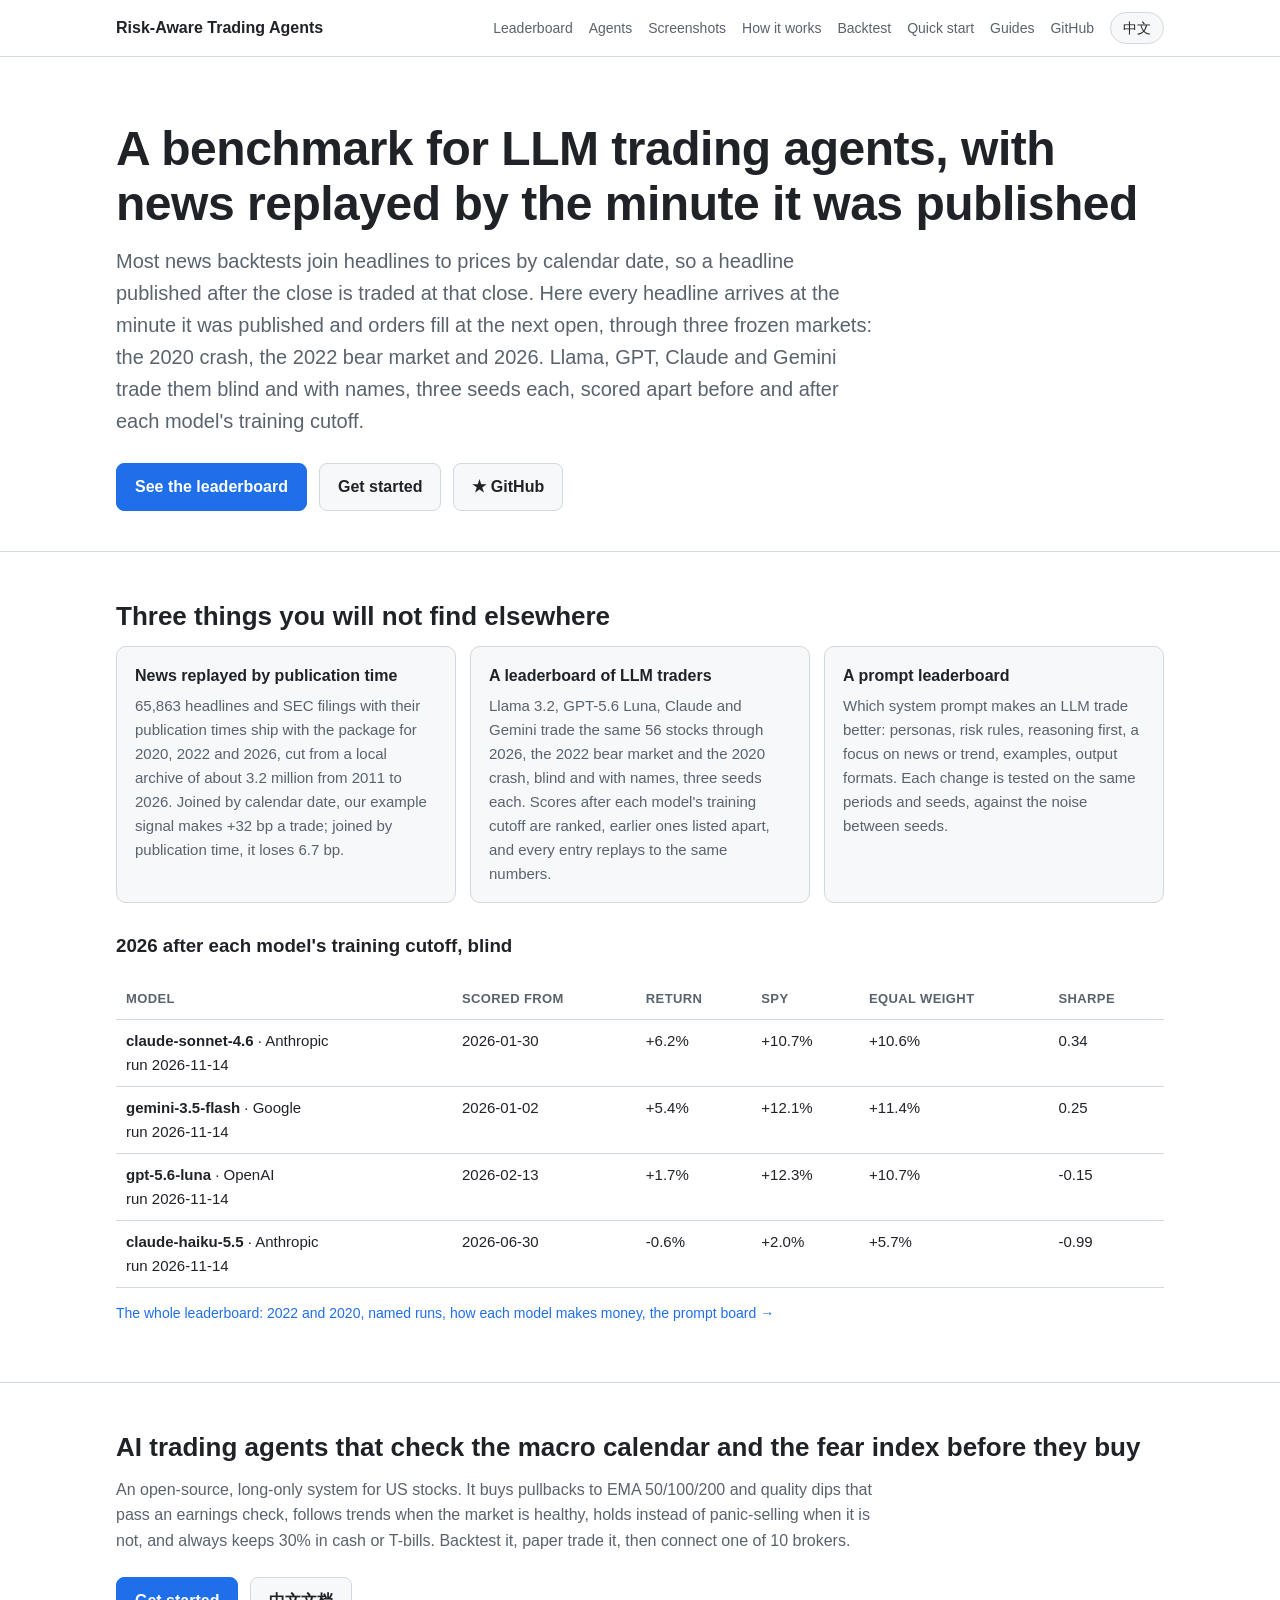
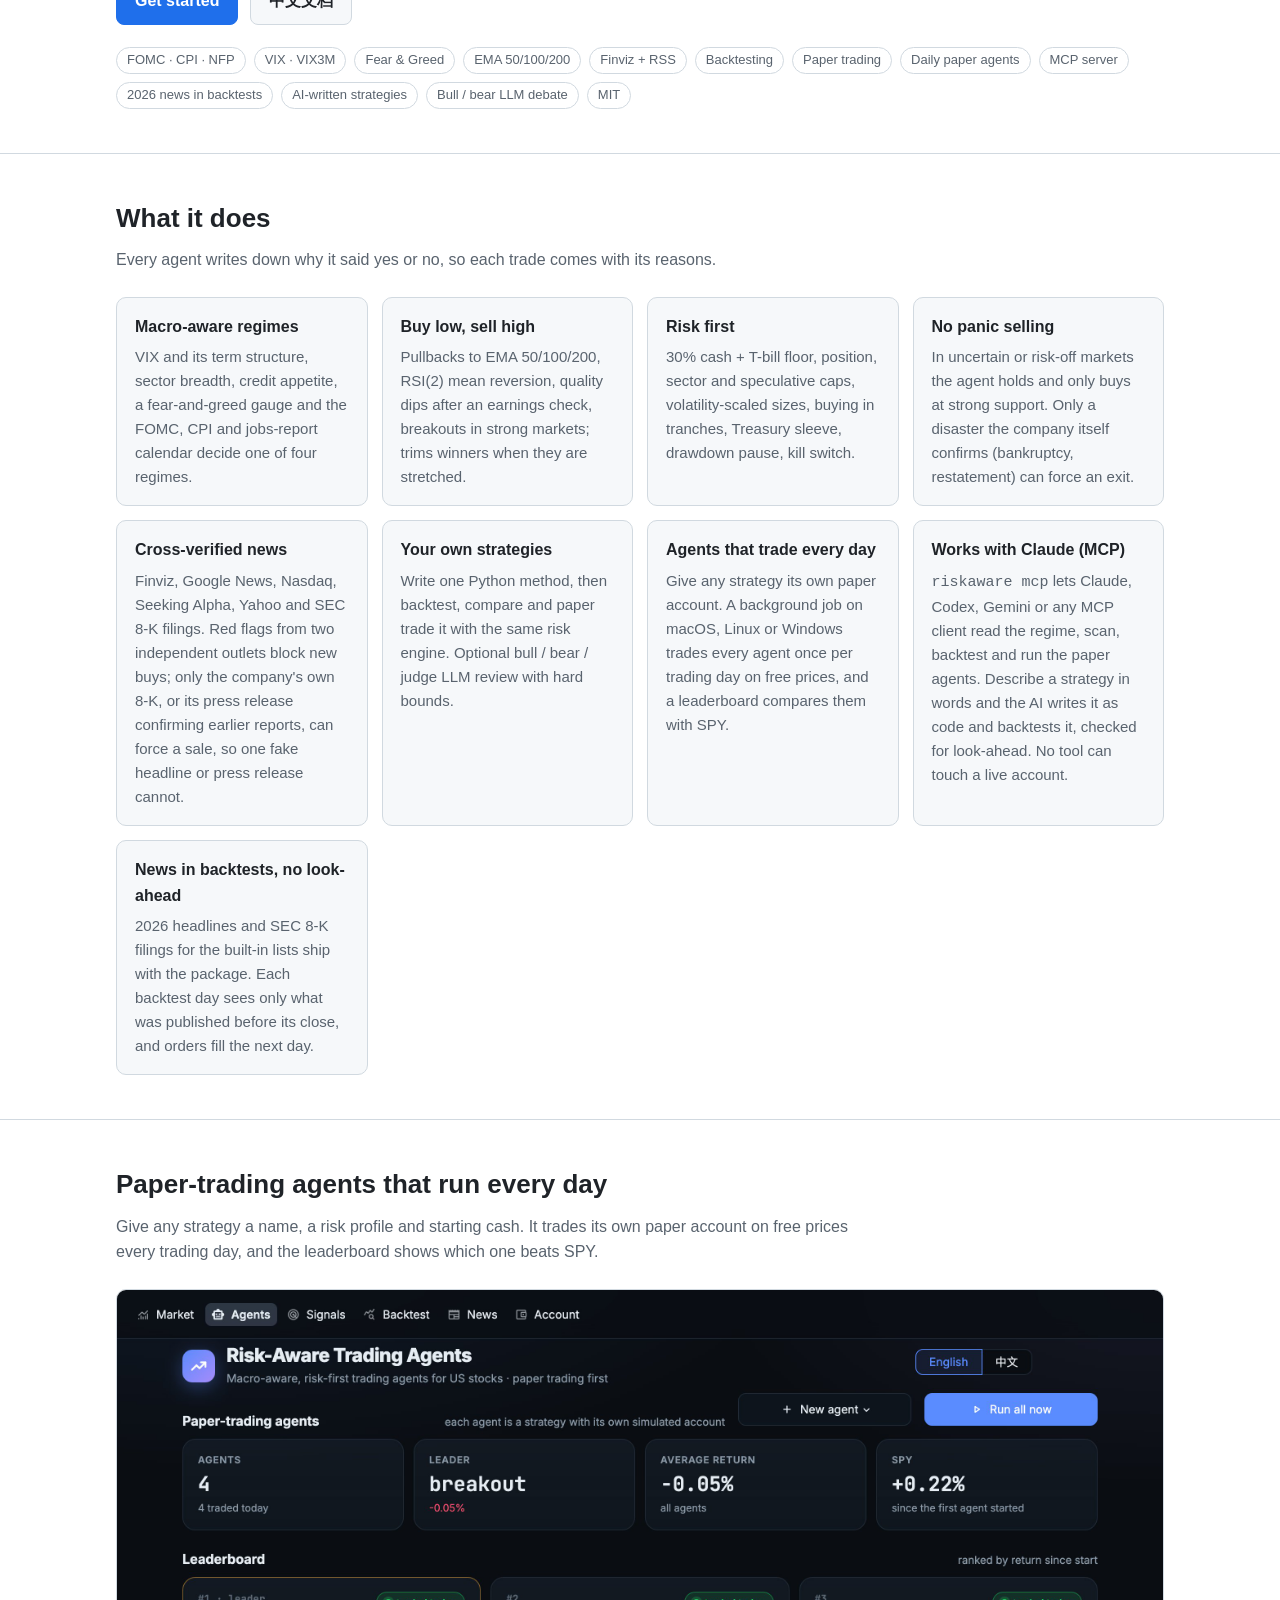
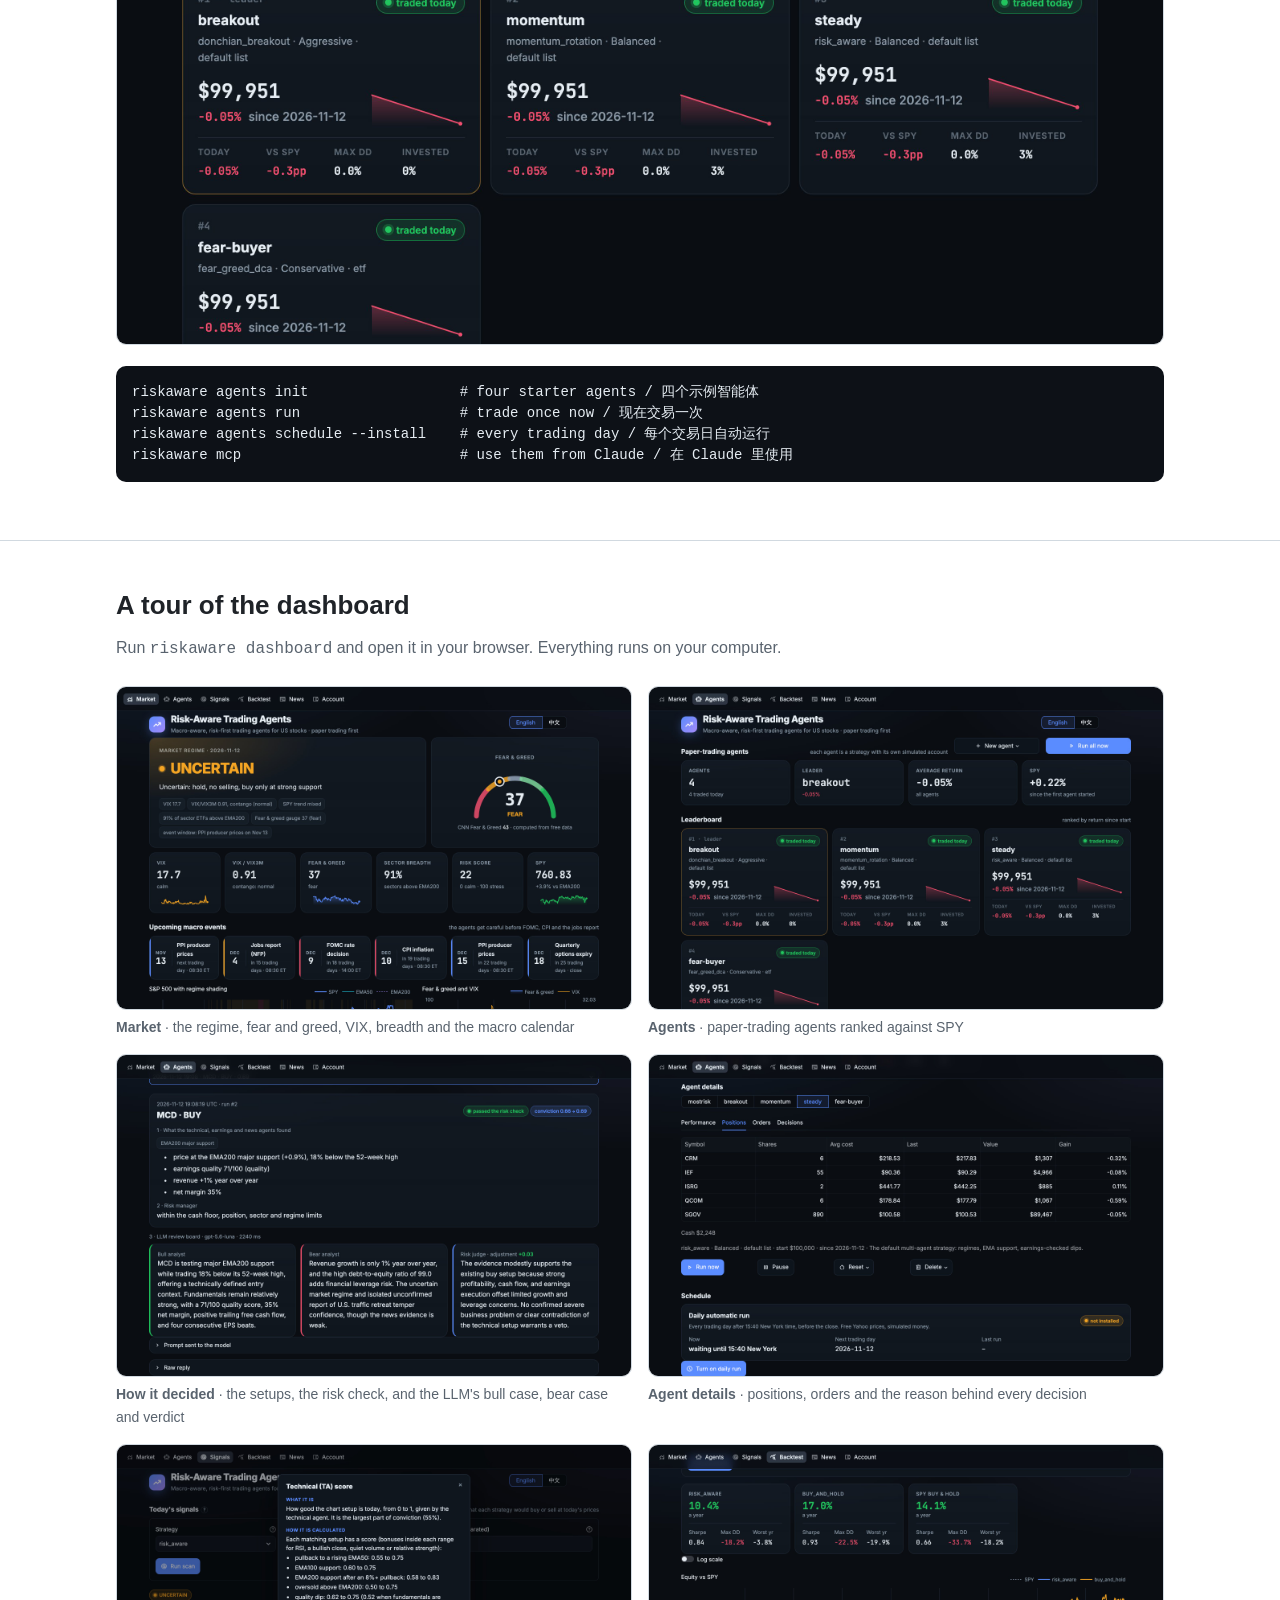
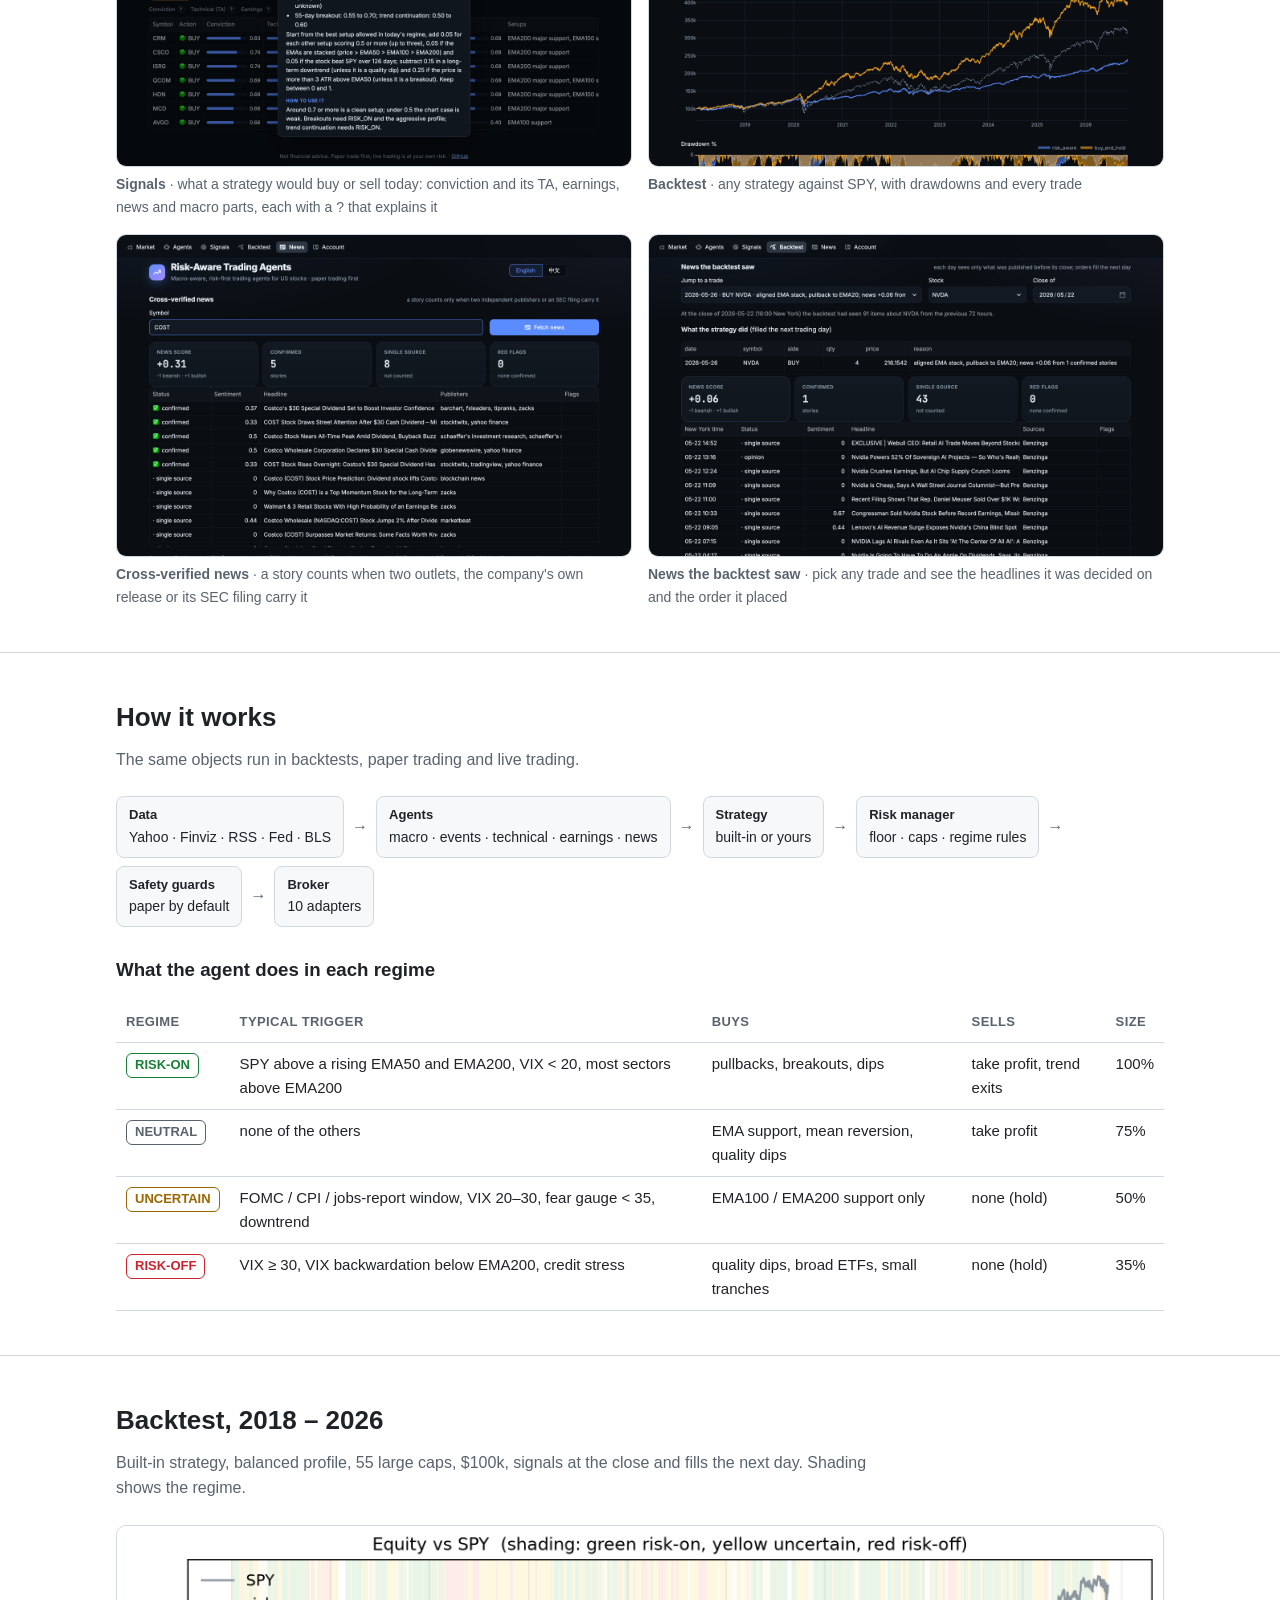
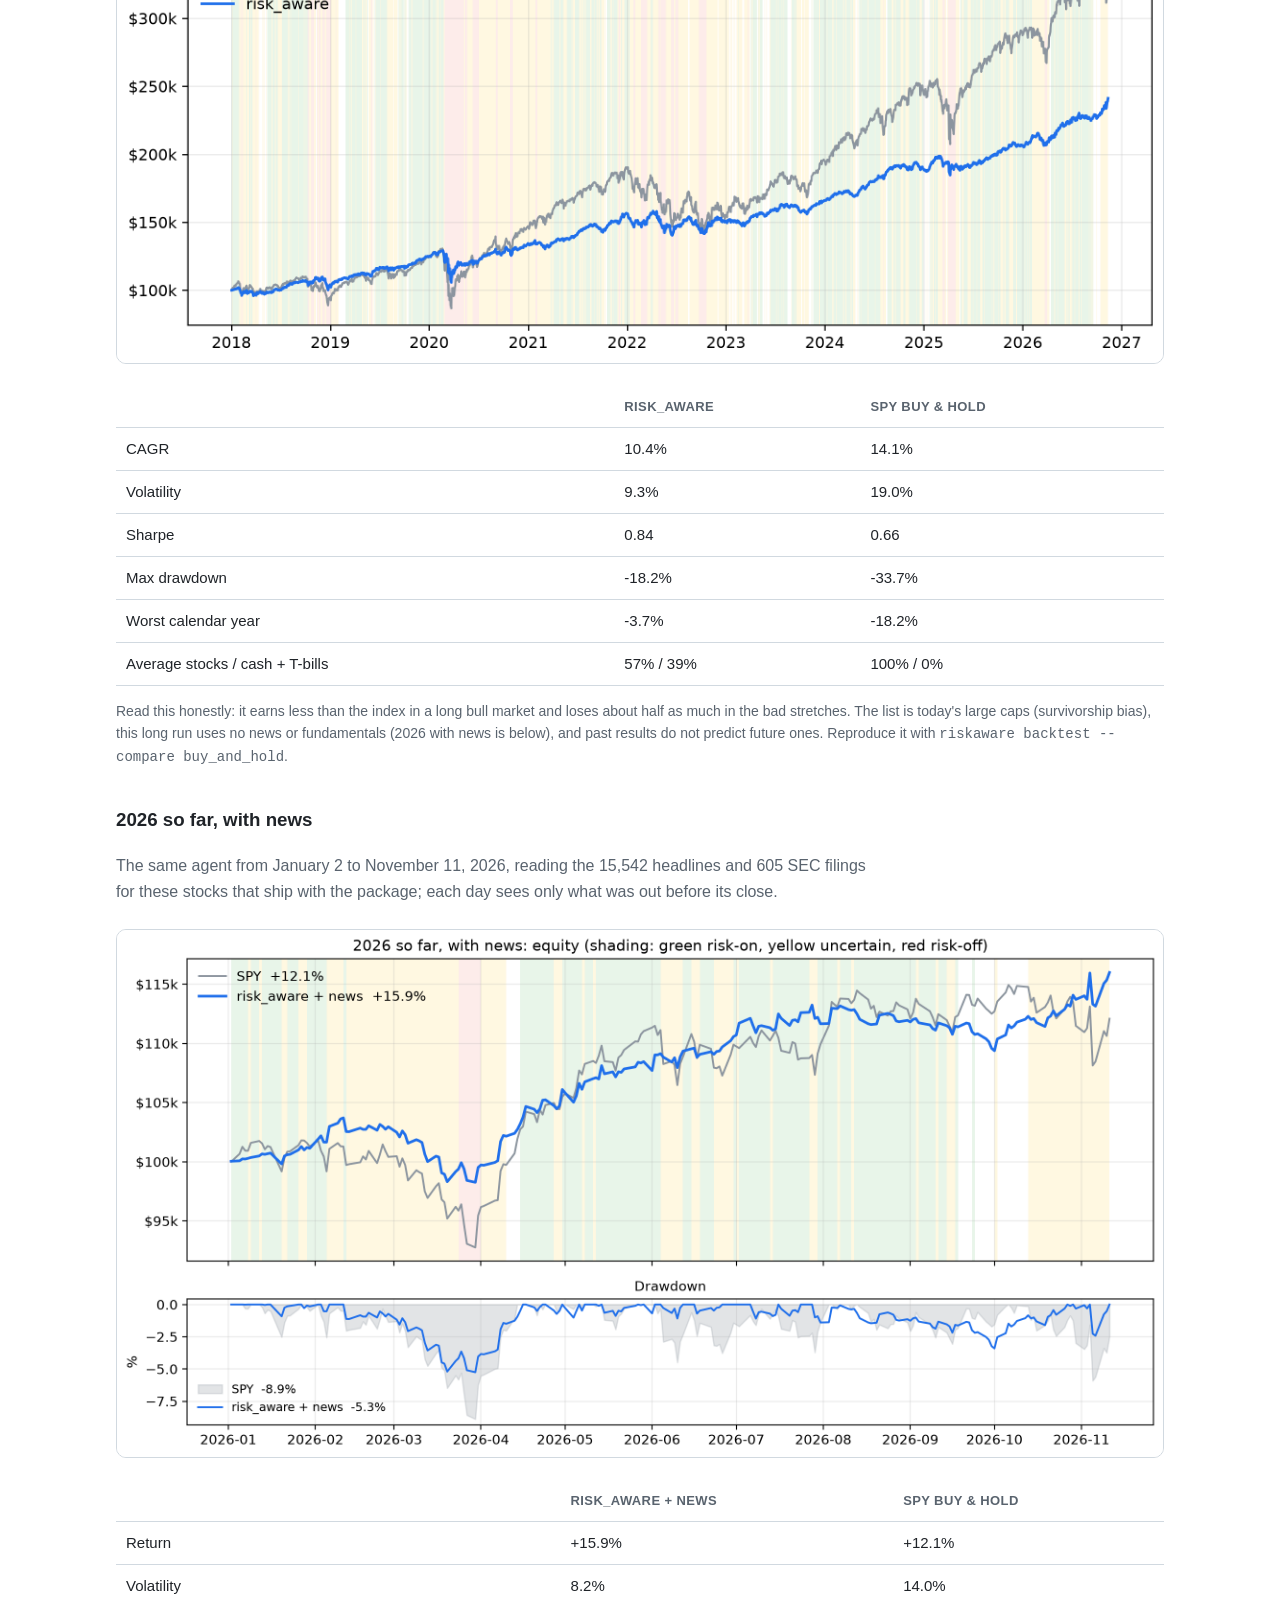
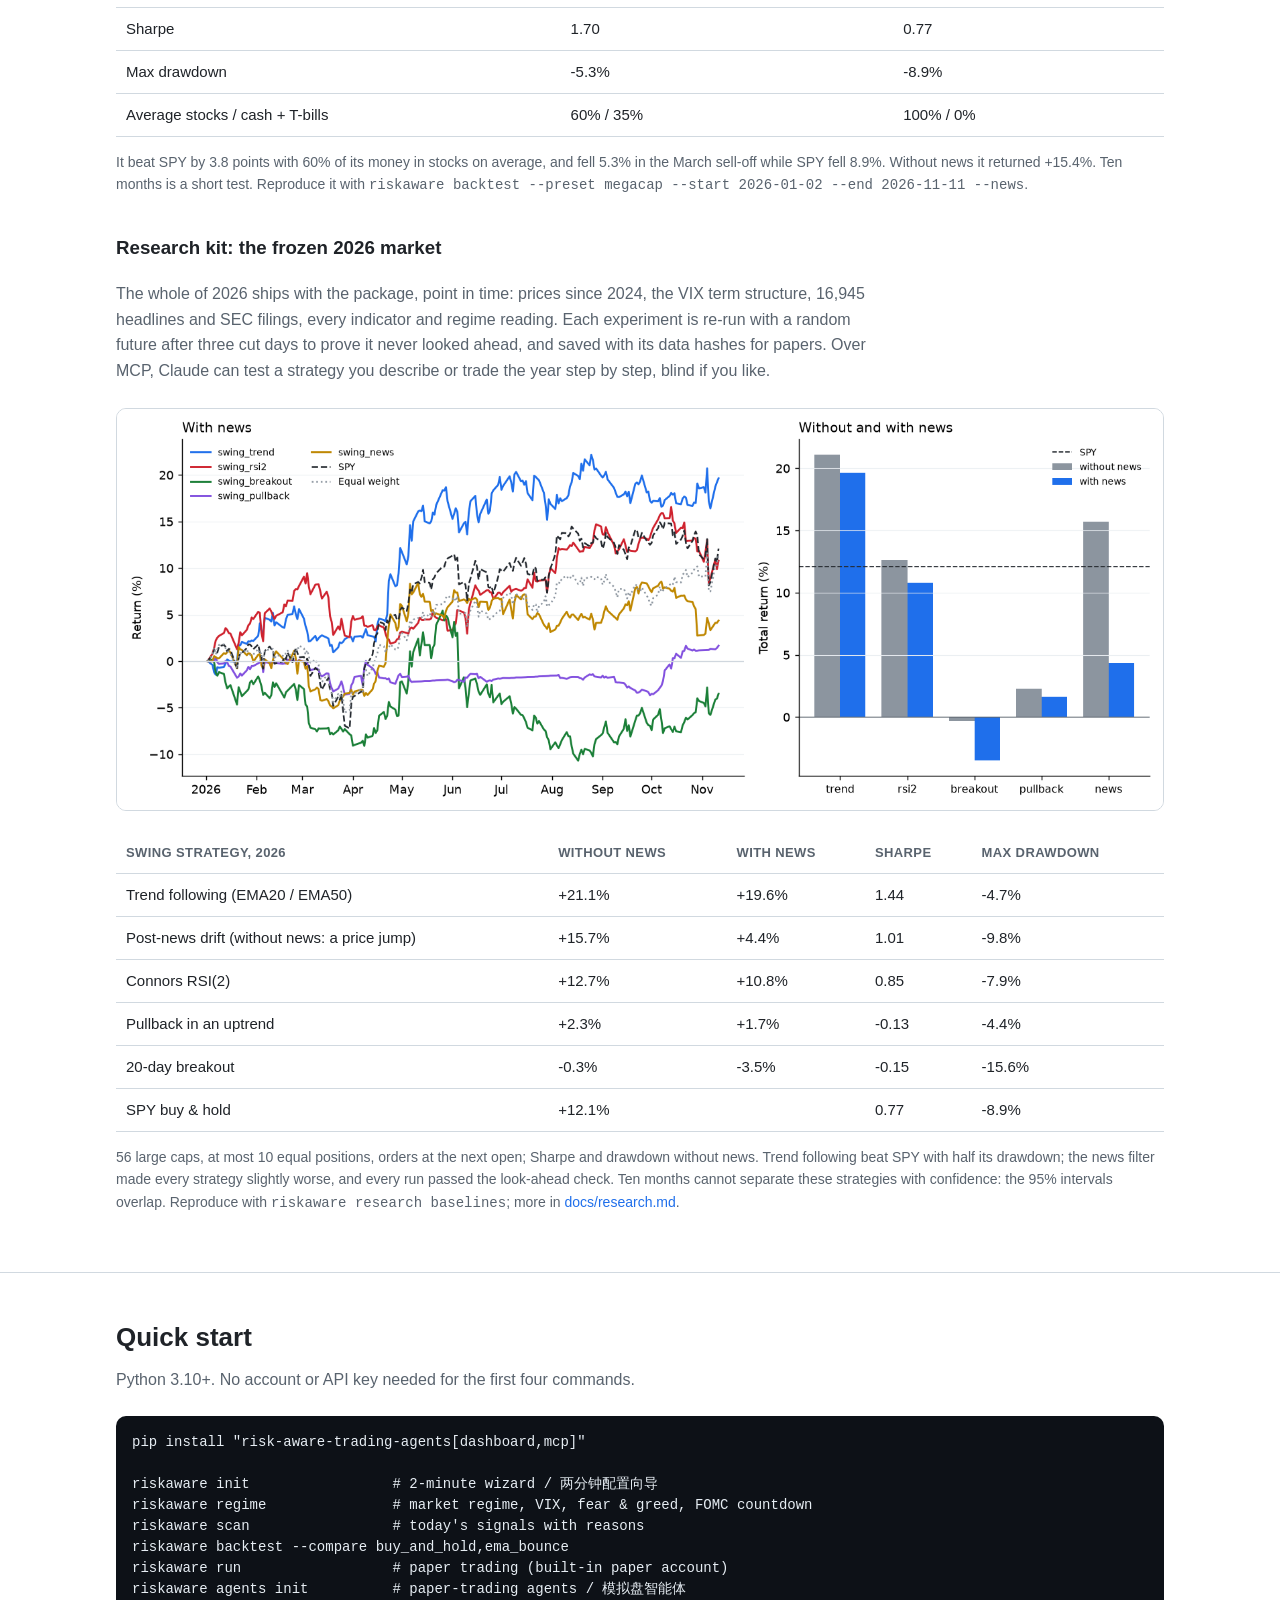
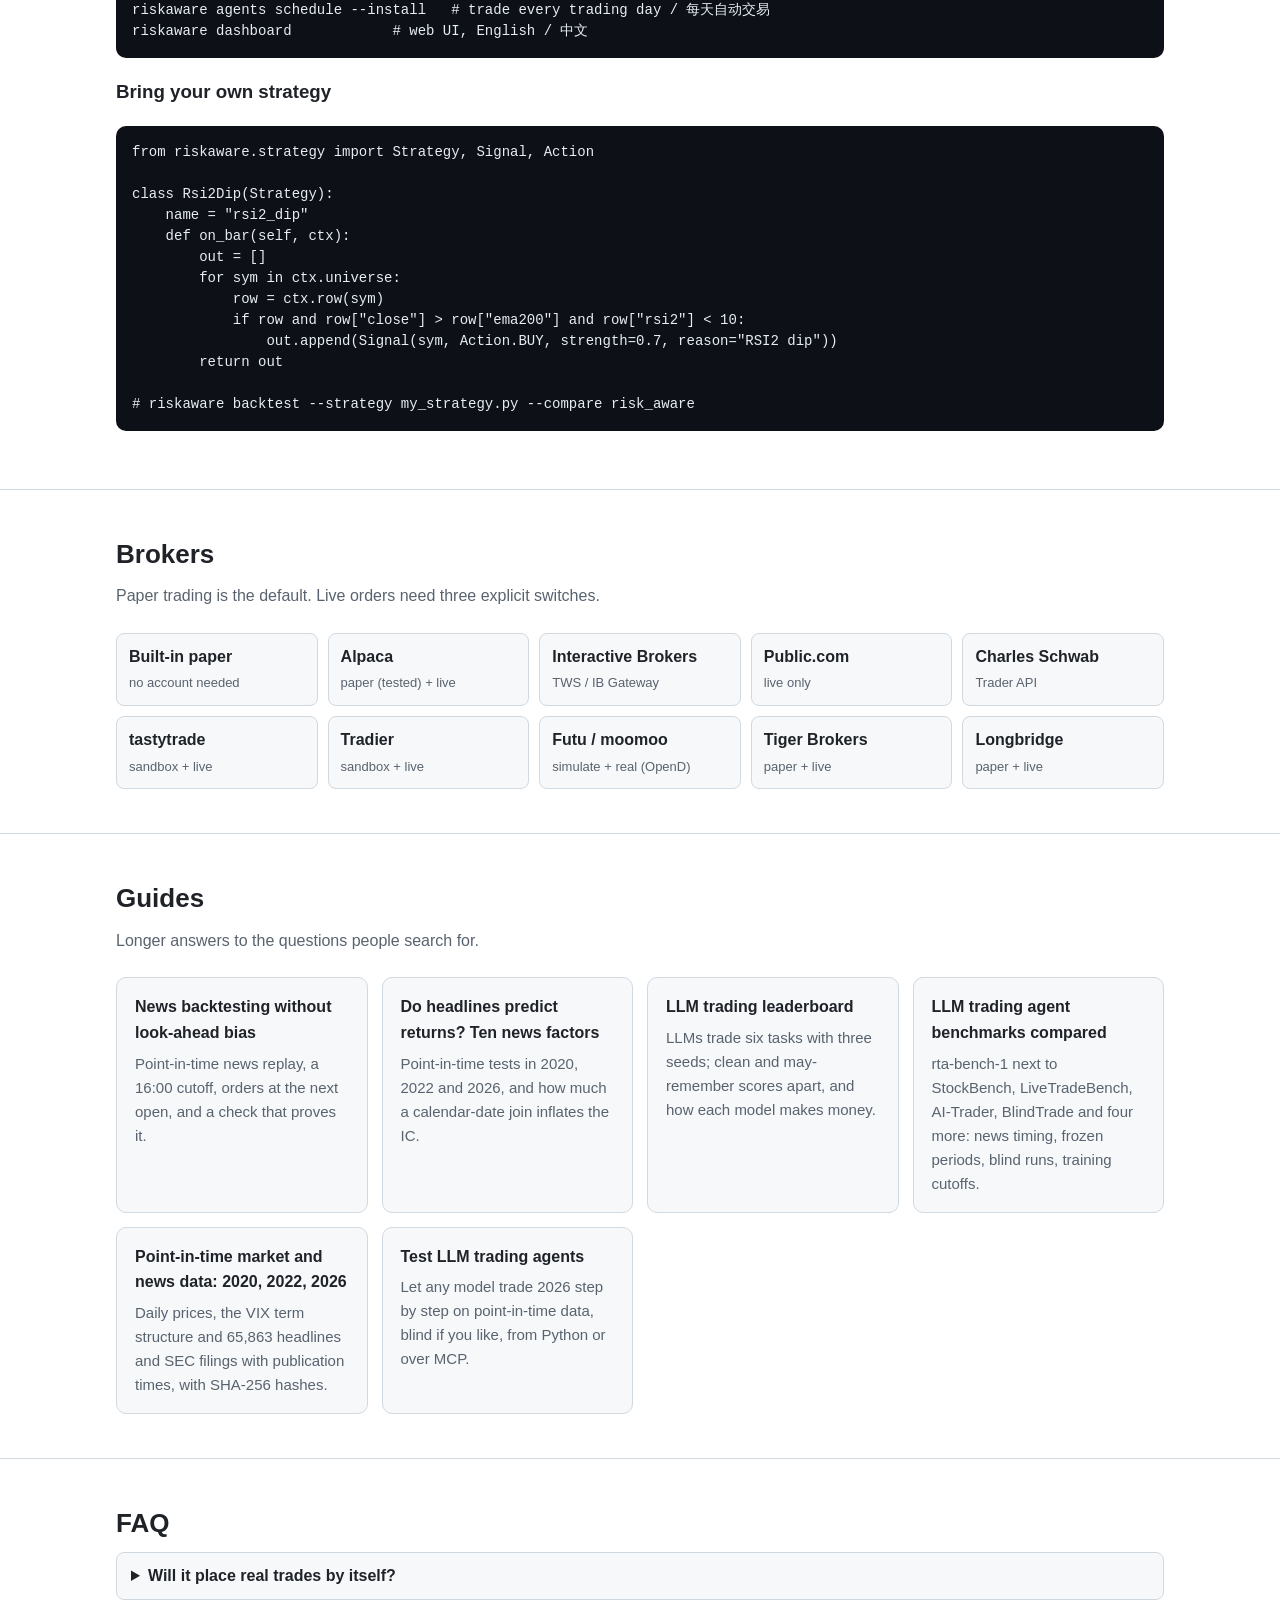
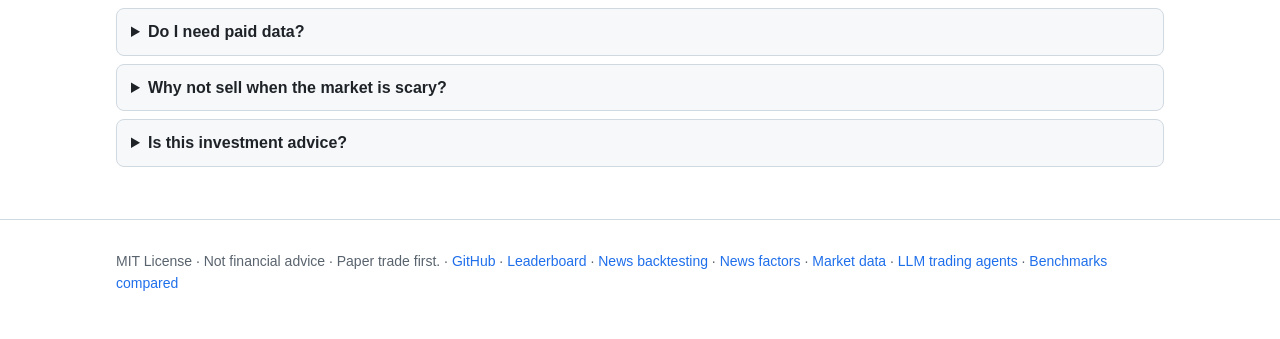
==== site/index.html @ 6f3b3625 "Website SEO: search phrases in titles, Dataset/FAQ/breadcrumb data, a benchmark comparison page, llm" ====
<!doctype html>
<html lang="en" data-lang="en">
<head>
<meta charset="utf-8">
<meta name="viewport" content="width=device-width, initial-scale=1">
<meta name="google-site-verification" content="ZbjaI8ZlxyAvXvUORFcO0WAIKTXZtYcmOX0ZknK5ZJ0">
<meta name="msvalidate.01" content="38CA98D01ECA41B71334E56072B086B7">
<title>LLM trading agent benchmark and leaderboard with news replayed by publication time · Risk-Aware Trading Agents · 风险感知交易智能体</title>
<meta name="description" content="Benchmark LLM trading agents on news replayed by publication time: three frozen US markets (the 2020 crash, the 2022 bear market, 2026) with 65,863 bundled headlines, a public model leaderboard scored before and after each training cutoff, and a prompt leaderboard. Open source, MIT. 开源 LLM 交易智能体基准：按发布时间回放新闻、模型榜单、Prompt 榜。">
<meta name="keywords" content="LLM trading agent benchmark, LLM trading leaderboard, AI trading benchmark, financial LLM evaluation, prompt leaderboard, news replayed by publication time, news backtesting, backtest with news, look-ahead bias, point-in-time data, historical news dataset, stock market dataset 2026, LLM trading agent, AI trading agents, trading agent benchmark, MCP server, swing trading, backtesting, risk management, FOMC, VIX, fear and greed, Alpaca, Interactive Brokers, Futu, moomoo, Tiger, Longbridge, Schwab, tastytrade, Tradier, Public, 新闻回测, 未来函数, 量化交易, 交易机器人, 美股, 抄底, 风控">
<link rel="canonical" href="https://jackson-cmd.github.io/risk-aware-trading-agents/">
<link rel="alternate" hreflang="en" href="https://jackson-cmd.github.io/risk-aware-trading-agents/">
<link rel="alternate" hreflang="zh-Hans" href="https://jackson-cmd.github.io/risk-aware-trading-agents/zh/">
<link rel="alternate" hreflang="x-default" href="https://jackson-cmd.github.io/risk-aware-trading-agents/">
<meta property="og:type" content="website">
<meta property="og:url" content="https://jackson-cmd.github.io/risk-aware-trading-agents/">
<meta property="og:title" content="Risk-Aware Trading Agents: an LLM trading benchmark with news replayed by publication time">
<meta property="og:description" content="Three frozen markets with 65,863 timestamped headlines, a leaderboard of LLM traders scored before and after their training cutoffs, a prompt leaderboard, and open-source risk-aware trading agents.">
<meta property="og:image" content="https://jackson-cmd.github.io/risk-aware-trading-agents/assets/social-preview.png">
<meta property="og:image:width" content="1280">
<meta property="og:image:height" content="640">
<meta property="og:image:alt" content="Risk-Aware Trading Agents: AI trading agents for US stocks and news backtesting without look-ahead">
<meta name="twitter:card" content="summary_large_image">
<script type="application/ld+json">{"@context":"https://schema.org","@type":"SoftwareSourceCode","name":"Risk-Aware Trading Agents","description":"An open-source benchmark for LLM trading agents with news replayed by publication time (three frozen US markets: the 2020 crash, the 2022 bear market and 2026, with 65,863 timestamped headlines), a public model leaderboard scored before and after each training cutoff, a prompt leaderboard, and risk-aware AI trading agents for US stocks: market regimes from FOMC, CPI and VIX, dip buying with earnings checks, cross-verified news, point-in-time research data for 2020, 2022 and 2026 with a look-ahead check, LLM agents over MCP, and paper and live trading on 10 brokers.","codeRepository":"https://github.com/jackson-cmd/risk-aware-trading-agents","url":"https://jackson-cmd.github.io/risk-aware-trading-agents/","programmingLanguage":"Python","license":"https://opensource.org/licenses/MIT","keywords":["LLM trading agent benchmark","LLM trading leaderboard","prompt leaderboard","AI trading agents","news backtesting","look-ahead bias","point-in-time data","LLM trading agents","MCP server","backtesting","swing trading","risk management","VIX","paper trading"],"identifier":"https://doi.org/10.5281/zenodo.24202496"}</script>
<script type="application/ld+json">{"@context":"https://schema.org","@type":"Dataset","name":"rta-bench-1: a benchmark for LLM trading agents with news replayed by publication time","alternateName":["LLM trading agent benchmark","Point-in-time financial news dataset"],"description":"A benchmark for LLM trading agents, with news replayed by the minute it was published. Three frozen US stock markets (the 2020 COVID crash, the 2022 rate-hike bear market and 2026 to 11 November), each with daily prices for 64 large-cap stocks and 25 ETFs from two years before, the VIX term structure, and the period's Benzinga headlines (plus SEC 8-K filings in 2026) with their publication times, 65,863 items in all; six tasks, each period blind and with the real names; and a public leaderboard of LLMs scored apart before and after their training cutoffs, where every entry replays to the same numbers.","url":"https://jackson-cmd.github.io/risk-aware-trading-agents/","identifier":"https://doi.org/10.5281/zenodo.24202496","sameAs":["https://github.com/jackson-cmd/risk-aware-trading-agents","https://huggingface.co/datasets/jacksonwangpro1/point-in-time-market-data-2026"],"license":"https://opensource.org/licenses/MIT","isAccessibleForFree":true,"inLanguage":"en","keywords":["LLM trading agent benchmark","LLM trading leaderboard","benchmark for LLM trading agents with news","news backtesting without look-ahead bias","point-in-time financial news dataset","look-ahead bias","data contamination","financial LLM evaluation","stock market data","SEC 8-K filings"],"creator":{"@type":"Organization","name":"Risk-Aware Trading Agents contributors","url":"https://github.com/jackson-cmd/risk-aware-trading-agents"},"temporalCoverage":["2018-01-02/2022-12-30","2024-01-02/2026-11-11"],"distribution":[{"@type":"DataDownload","name":"Prices, 2026 period","encodingFormat":"text/csv","contentUrl":"https://github.com/jackson-cmd/risk-aware-trading-agents/raw/main/src/riskaware/research/data/market_2026.csv.gz"},{"@type":"DataDownload","name":"Prices, 2022 period","encodingFormat":"text/csv","contentUrl":"https://github.com/jackson-cmd/risk-aware-trading-agents/raw/main/src/riskaware/research/data/market_2022.csv.gz"},{"@type":"DataDownload","name":"Prices, 2020 period","encodingFormat":"text/csv","contentUrl":"https://github.com/jackson-cmd/risk-aware-trading-agents/raw/main/src/riskaware/research/data/market_2020.csv.gz"},{"@type":"DataDownload","name":"News, 2026","encodingFormat":"application/x-ndjson","contentUrl":"https://github.com/jackson-cmd/risk-aware-trading-agents/raw/main/src/riskaware/news/data/news_2026.jsonl.gz"},{"@type":"DataDownload","name":"News, 2022","encodingFormat":"application/x-ndjson","contentUrl":"https://github.com/jackson-cmd/risk-aware-trading-agents/raw/main/src/riskaware/news/data/news_2022.jsonl.gz"},{"@type":"DataDownload","name":"News, 2020","encodingFormat":"application/x-ndjson","contentUrl":"https://github.com/jackson-cmd/risk-aware-trading-agents/raw/main/src/riskaware/news/data/news_2020.jsonl.gz"},{"@type":"DataDownload","name":"Prices, 2026 (Parquet on Hugging Face)","encodingFormat":"application/vnd.apache.parquet","contentUrl":"https://huggingface.co/datasets/jacksonwangpro1/point-in-time-market-data-2026/resolve/main/data/prices.parquet"},{"@type":"DataDownload","name":"News, 2026 (Parquet on Hugging Face)","encodingFormat":"application/vnd.apache.parquet","contentUrl":"https://huggingface.co/datasets/jacksonwangpro1/point-in-time-market-data-2026/resolve/main/data/news.parquet"},{"@type":"DataDownload","name":"Leaderboard results","encodingFormat":"application/json","contentUrl":"https://jackson-cmd.github.io/risk-aware-trading-agents/assets/data/leaderboard.json"},{"@type":"DataDownload","name":"Every release with its code, data and entries (Zenodo)","encodingFormat":"application/zip","contentUrl":"https://doi.org/10.5281/zenodo.24202496"}]}</script>
<style>
:root{--bg:#ffffff;--fg:#1f2328;--muted:#59636e;--card:#f6f8fa;--line:#d1d9e0;--accent:#1f6feb;--green:#1a7f37;--amber:#9a6700;--red:#cf222e;--code:#0d1117;--code-fg:#e6edf3}
@media (prefers-color-scheme: dark){:root:not([data-theme="light"]){--bg:#0d1117;--fg:#e6edf3;--muted:#9198a1;--card:#151b23;--line:#3d444d;--accent:#4493f8;--green:#3fb950;--amber:#d29922;--red:#f85149;--code:#010409}}
:root[data-theme="dark"]{--bg:#0d1117;--fg:#e6edf3;--muted:#9198a1;--card:#151b23;--line:#3d444d;--accent:#4493f8;--green:#3fb950;--amber:#d29922;--red:#f85149;--code:#010409}
*{box-sizing:border-box}
body{margin:0;background:var(--bg);color:var(--fg);font:16px/1.6 -apple-system,BlinkMacSystemFont,"Segoe UI","PingFang SC","Hiragino Sans GB","Microsoft YaHei",Helvetica,Arial,sans-serif}
a{color:var(--accent);text-decoration:none}a:hover{text-decoration:underline}
.wrap{max-width:1080px;margin:0 auto;padding:0 16px}
html[data-lang="en"] [lang="zh"],html[data-lang="zh"] [lang="en"]{display:none!important}
header{position:sticky;top:0;background:color-mix(in srgb,var(--bg) 88%,transparent);backdrop-filter:blur(8px);border-bottom:1px solid var(--line);z-index:5}
header .wrap{display:flex;align-items:center;justify-content:space-between;height:56px;gap:12px}
.brand{font-weight:700;color:var(--fg)}
nav{display:flex;gap:16px;align-items:center;font-size:14px}
nav a{color:var(--muted)}
.toggle{border:1px solid var(--line);background:var(--card);color:var(--fg);border-radius:999px;padding:4px 12px;cursor:pointer;font:inherit;font-size:14px}
.hero{padding-top:64px;padding-bottom:40px}
.hero h1{font-size:clamp(30px,5vw,48px);line-height:1.15;margin:0 0 14px;letter-spacing:-.01em}
.hero p.lead{font-size:clamp(17px,2.2vw,20px);color:var(--muted);max-width:760px;margin:0 0 26px}
.cta{display:flex;gap:12px;flex-wrap:wrap}
.btn{display:inline-block;padding:10px 18px;border-radius:8px;border:1px solid var(--line);color:var(--fg);background:var(--card);font-weight:600}
.btn.primary{background:var(--accent);border-color:var(--accent);color:#fff}
.btn:hover{text-decoration:none;filter:brightness(1.05)}
.pills{display:flex;flex-wrap:wrap;gap:8px;margin-top:22px}
.pill{font-size:13px;color:var(--muted);border:1px solid var(--line);border-radius:999px;padding:2px 10px}
section{padding:44px 0;border-top:1px solid var(--line)}
h2{font-size:26px;margin:0 0 8px}
.sub{color:var(--muted);margin:0 0 24px;max-width:760px}
.grid{display:grid;grid-template-columns:repeat(auto-fit,minmax(240px,1fr));gap:14px}
.card{background:var(--card);border:1px solid var(--line);border-radius:10px;padding:16px 18px}
.card h3{margin:0 0 6px;font-size:16px}
.card p{margin:0;color:var(--muted);font-size:15px}
a.card{color:var(--fg)}a.card:hover{text-decoration:none;border-color:var(--accent)}
.flow{display:flex;flex-wrap:wrap;align-items:center;gap:8px;margin:8px 0 6px}
.flow .node{background:var(--card);border:1px solid var(--line);border-radius:8px;padding:8px 12px;font-size:14px}
.flow .node b{display:block;font-size:13px}
.flow .arrow{color:var(--muted)}
table{width:100%;border-collapse:collapse;font-size:15px}
th,td{text-align:left;padding:9px 10px;border-bottom:1px solid var(--line);vertical-align:top}
th{color:var(--muted);font-weight:600;font-size:13px;text-transform:uppercase;letter-spacing:.03em}
.tag{display:inline-block;font-weight:700;font-size:13px;padding:1px 8px;border-radius:6px}
.on{color:var(--green);border:1px solid var(--green)}.neu{color:var(--muted);border:1px solid var(--muted)}.unc{color:var(--amber);border:1px solid var(--amber)}.off{color:var(--red);border:1px solid var(--red)}
.table-wrap{overflow-x:auto}
pre{background:var(--code);color:var(--code-fg);border-radius:10px;padding:16px;overflow-x:auto;font-size:14px;line-height:1.5}
code{font-family:ui-monospace,SFMono-Regular,Menlo,Consolas,monospace}
.num{font-variant-numeric:tabular-nums}
.shots{display:grid;grid-template-columns:repeat(2,minmax(0,1fr));gap:16px}.shots figure{margin:0}.shots img{width:100%;display:block;border-radius:10px;border:1px solid var(--line)}.shots figcaption{color:var(--muted);font-size:14px;margin-top:6px}@media (max-width:640px){.shots{grid-template-columns:1fr}}
img.chart{width:100%;border-radius:10px;border:1px solid var(--line);background:#fff}
.note{font-size:14px;color:var(--muted)}
.brokers{display:grid;grid-template-columns:repeat(auto-fit,minmax(170px,1fr));gap:10px}
.broker{border:1px solid var(--line);border-radius:8px;padding:10px 12px;background:var(--card)}
.broker b{display:block}.broker span{font-size:13px;color:var(--muted)}
details{border:1px solid var(--line);border-radius:8px;padding:10px 14px;margin:8px 0;background:var(--card)}
summary{cursor:pointer;font-weight:600}
footer{padding:30px 0 50px;color:var(--muted);font-size:14px;border-top:1px solid var(--line)}
@media (max-width:640px){nav .hide-sm{display:none}.hero{padding-top:40px;padding-bottom:28px}}
</style>
</head>
<body>
<header><div class="wrap">
  <a class="brand" href="#"><span lang="en">Risk-Aware Trading Agents</span><span lang="zh">风险感知交易智能体</span></a>
  <nav>
    <a href="leaderboard.html"><span lang="en">Leaderboard</span><span lang="zh">榜单</span></a>
    <a class="hide-sm" href="#agents"><span lang="en">Agents</span><span lang="zh">智能体</span></a>
    <a class="hide-sm" href="#tour"><span lang="en">Screenshots</span><span lang="zh">截图</span></a>
    <a class="hide-sm" href="#how"><span lang="en">How it works</span><span lang="zh">原理</span></a>
    <a class="hide-sm" href="#backtest"><span lang="en">Backtest</span><span lang="zh">回测</span></a>
    <a class="hide-sm" href="#start"><span lang="en">Quick start</span><span lang="zh">快速开始</span></a>
    <a class="hide-sm" href="#guides"><span lang="en">Guides</span><span lang="zh">指南</span></a>
    <a href="https://github.com/jackson-cmd/risk-aware-trading-agents">GitHub</a>
    <button class="toggle" id="langToggle" aria-label="Switch language"><span lang="en">中文</span><span lang="zh">English</span></button>
  </nav>
</div></header>

<main>
<div class="wrap hero">
  <h1><span lang="en">A benchmark for LLM trading agents, with news replayed by the minute it was published</span><span lang="zh">按发布时间回放新闻的 LLM 交易智能体基准</span></h1>
  <p class="lead"><span lang="en">Most news backtests join headlines to prices by calendar date, so a headline published after the close is traded at that close. Here every headline arrives at the minute it was published and orders fill at the next open, through three frozen markets: the 2020 crash, the 2022 bear market and 2026. Llama, GPT, Claude and Gemini trade them blind and with names, three seeds each, scored apart before and after each model's training cutoff.</span><span lang="zh">很多新闻回测按日历日期把新闻和价格对齐，收盘后才发布的新闻也被当成收盘时就知道。这里每条新闻都在它发布的那一分钟送到，订单在下一个交易日开盘成交，覆盖三个冻结的市场：2020 年暴跌、2022 年熊市和 2026 年。Llama、GPT、Claude、Gemini 在上面盲测和实名各交易三遍（三个种子），训练截止日前后的成绩分开计。</span></p>
  <div class="cta">
    <a class="btn primary" href="leaderboard.html" lang="en">See the leaderboard</a><a class="btn primary" href="zh/leaderboard.html" lang="zh">看模型榜单</a>
    <a class="btn" href="#start"><span lang="en">Get started</span><span lang="zh">开始使用</span></a>
    <a class="btn" href="https://github.com/jackson-cmd/risk-aware-trading-agents">★ GitHub</a>
  </div>
</div>

<section id="unique"><div class="wrap">
  <h2><span lang="en">Three things you will not find elsewhere</span><span lang="zh">别处没有的三件事</span></h2>
  <div class="grid">
    <a class="card" href="news-backtesting.html" lang="en"><h3>News replayed by publication time</h3><p>65,863 headlines and SEC filings with their publication times ship with the package for 2020, 2022 and 2026, cut from a local archive of about 3.2 million from 2011 to 2026. Joined by calendar date, our example signal makes +32 bp a trade; joined by publication time, it loses 6.7 bp.</p></a>
    <a class="card" href="zh/news-backtesting.html" lang="zh"><h3>按发布时间回放新闻</h3><p>安装包自带 2020、2022、2026 三年共 65,863 条带发布时间的新闻标题和 SEC 公告，切自约 320 万条的本地新闻库（2011–2026 年）。同一个信号，按日历日期对齐新闻每笔赚 32 bp，按发布时间对齐每笔亏 6.7 bp。</p></a>
    <a class="card" href="leaderboard.html" lang="en"><h3>A leaderboard of LLM traders</h3><p>Llama 3.2, GPT-5.6 Luna, Claude and Gemini trade the same 56 stocks through 2026, the 2022 bear market and the 2020 crash, blind and with names, three seeds each. Scores after each model's training cutoff are ranked, earlier ones listed apart, and every entry replays to the same numbers.</p></a>
    <a class="card" href="zh/leaderboard.html" lang="zh"><h3>LLM 交易员榜单</h3><p>Llama 3.2、GPT-5.6 Luna、Claude、Gemini 在 2026 年、2022 年熊市和 2020 年暴跌里交易同样的 56 只股票，盲测和实名各三个种子。训练截止日之后的成绩参与排名，之前的单独列出，每条成绩都能重放核对。</p></a>
    <a class="card" href="leaderboard.html#prompts" lang="en"><h3>A prompt leaderboard</h3><p>Which system prompt makes an LLM trade better: personas, risk rules, reasoning first, a focus on news or trend, examples, output formats. Each change is tested on the same periods and seeds, against the noise between seeds.</p></a>
    <a class="card" href="zh/leaderboard.html#prompts" lang="zh"><h3>Prompt 榜</h3><p>什么样的系统提示词能让 LLM 交易得更好：角色、风控规则、先写理由、侧重新闻或趋势、示例、输出格式。每处改动都在同样的时段和种子上测，和换种子本来就有的波动比。</p></a>
  </div>
  <h3 style="margin-top:28px"><span lang="en">2026 after each model's training cutoff, blind</span><span lang="zh">2026 年训练截止日之后，盲测</span></h3>
  <!-- board:teaser -->
<div lang="en"><div class="table-wrap"><table class="board"><thead><tr><th>Model</th><th class="num">Scored from</th><th class="num">Return</th><th class="num">SPY</th><th class="num">Equal weight</th><th class="num">Sharpe</th></tr></thead><tbody>
<tr><td><b>claude-sonnet-4.6</b><span class="muted"> · Anthropic</span><br><span class="muted small">run 2026-11-14</span></td><td class="num">2026-01-30</td><td class="num">+6.2%</td><td class="num">+10.7%</td><td class="num">+10.6%</td><td class="num">0.34</td></tr>
<tr><td><b>gemini-3.5-flash</b><span class="muted"> · Google</span><br><span class="muted small">run 2026-11-14</span></td><td class="num">2026-01-02</td><td class="num">+5.4%</td><td class="num">+12.1%</td><td class="num">+11.4%</td><td class="num">0.25</td></tr>
<tr><td><b>gpt-5.6-luna</b><span class="muted"> · OpenAI</span><br><span class="muted small">run 2026-11-14</span></td><td class="num">2026-02-13</td><td class="num">+1.7%</td><td class="num">+12.3%</td><td class="num">+10.7%</td><td class="num">-0.15</td></tr>
<tr><td><b>claude-haiku-5.5</b><span class="muted"> · Anthropic</span><br><span class="muted small">run 2026-11-14</span></td><td class="num">2026-06-30</td><td class="num">-0.6%</td><td class="num">+2.0%</td><td class="num">+5.7%</td><td class="num">-0.99</td></tr>
</tbody></table></div></div>
<div lang="zh"><div class="table-wrap"><table class="board"><thead><tr><th>模型</th><th class="num">计分起点</th><th class="num">收益</th><th class="num">SPY</th><th class="num">等权</th><th class="num">Sharpe</th></tr></thead><tbody>
<tr><td><b>claude-sonnet-4.6</b><span class="muted"> · Anthropic</span><br><span class="muted small">运行于 2026-11-14</span></td><td class="num">2026-01-30</td><td class="num">+6.2%</td><td class="num">+10.7%</td><td class="num">+10.6%</td><td class="num">0.34</td></tr>
<tr><td><b>gemini-3.5-flash</b><span class="muted"> · Google</span><br><span class="muted small">运行于 2026-11-14</span></td><td class="num">2026-01-02</td><td class="num">+5.4%</td><td class="num">+12.1%</td><td class="num">+11.4%</td><td class="num">0.25</td></tr>
<tr><td><b>gpt-5.6-luna</b><span class="muted"> · OpenAI</span><br><span class="muted small">运行于 2026-11-14</span></td><td class="num">2026-02-13</td><td class="num">+1.7%</td><td class="num">+12.3%</td><td class="num">+10.7%</td><td class="num">-0.15</td></tr>
<tr><td><b>claude-haiku-5.5</b><span class="muted"> · Anthropic</span><br><span class="muted small">运行于 2026-11-14</span></td><td class="num">2026-06-30</td><td class="num">-0.6%</td><td class="num">+2.0%</td><td class="num">+5.7%</td><td class="num">-0.99</td></tr>
</tbody></table></div></div>
<!-- /board:teaser -->
  <p class="note"><a href="leaderboard.html" lang="en">The whole leaderboard: 2022 and 2020, named runs, how each model makes money, the prompt board →</a><a href="zh/leaderboard.html" lang="zh">完整榜单：2022 和 2020 年、实名成绩、每个模型靠什么赚钱、Prompt 榜 →</a></p>
</div></section>

<section id="agents-intro"><div class="wrap">
  <h2><span lang="en">AI trading agents that check the macro calendar and the fear index before they buy</span><span lang="zh">先看宏观日历和恐慌指数，再决定买不买的 AI 交易智能体</span></h2>
  <p class="sub"><span lang="en">An open-source, long-only system for US stocks. It buys pullbacks to EMA 50/100/200 and quality dips that pass an earnings check, follows trends when the market is healthy, holds instead of panic-selling when it is not, and always keeps 30% in cash or T-bills. Backtest it, paper trade it, then connect one of 10 brokers.</span><span lang="zh">开源的美股做多系统。回踩 EMA 50/100/200 时买入，财报过关的好公司大跌时抄底；行情好时顺势持有，行情不明朗时只持有、不恐慌卖出；现金加短期国债始终不低于 30%。先回测，再模拟盘，然后接入 10 家券商中的任意一家。</span></p>
  <div class="cta">
    <a class="btn primary" href="#start"><span lang="en">Get started</span><span lang="zh">开始使用</span></a>
    <a class="btn" href="https://github.com/jackson-cmd/risk-aware-trading-agents/blob/main/README_zh.md"><span lang="en">中文文档</span><span lang="zh">中文文档</span></a>
  </div>
  <div class="pills">
    <span class="pill">FOMC · CPI · NFP</span><span class="pill">VIX · VIX3M</span><span class="pill">Fear &amp; Greed</span>
    <span class="pill">EMA 50/100/200</span><span class="pill">Finviz + RSS</span><span class="pill">Backtesting</span>
    <span class="pill">Paper trading</span><span class="pill">Daily paper agents</span><span class="pill">MCP server</span>
    <span class="pill">2026 news in backtests</span><span class="pill">AI-written strategies</span>
    <span class="pill">Bull / bear LLM debate</span><span class="pill">MIT</span>
  </div>
</div></section>

<section id="features"><div class="wrap">
  <h2><span lang="en">What it does</span><span lang="zh">它能做什么</span></h2>
  <p class="sub"><span lang="en">Every agent writes down why it said yes or no, so each trade comes with its reasons.</span><span lang="zh">每个智能体都会写下赞成或反对的理由，所以每笔交易都能看到依据。</span></p>
  <div class="grid">
    <div class="card"><h3><span lang="en">Macro-aware regimes</span><span lang="zh">看宏观的市场状态</span></h3><p><span lang="en">VIX and its term structure, sector breadth, credit appetite, a fear-and-greed gauge and the FOMC, CPI and jobs-report calendar decide one of four regimes.</span><span lang="zh">根据 VIX 及其期限结构、板块广度、信用利差、恐慌贪婪指数，以及 FOMC、CPI、非农日历，把市场分成四种状态。</span></p></div>
    <div class="card"><h3><span lang="en">Buy low, sell high</span><span lang="zh">低买高卖</span></h3><p><span lang="en">Pullbacks to EMA 50/100/200, RSI(2) mean reversion, quality dips after an earnings check, breakouts in strong markets; trims winners when they are stretched.</span><span lang="zh">回踩 EMA 50/100/200、RSI(2) 均值回归、财报过关后抄底、强势行情做突破；涨得太远时减仓止盈。</span></p></div>
    <div class="card"><h3><span lang="en">Risk first</span><span lang="zh">风控优先</span></h3><p><span lang="en">30% cash + T-bill floor, position, sector and speculative caps, volatility-scaled sizes, buying in tranches, Treasury sleeve, drawdown pause, kill switch.</span><span lang="zh">现金加短债 30% 底线，单票、板块、高波动仓位上限，按波动率定仓位，分批建仓，国债仓位，回撤暂停，一键停止。</span></p></div>
    <div class="card"><h3><span lang="en">No panic selling</span><span lang="zh">不恐慌卖出</span></h3><p><span lang="en">In uncertain or risk-off markets the agent holds and only buys at strong support. Only a disaster the company itself confirms (bankruptcy, restatement) can force an exit.</span><span lang="zh">不确定或避险时只持有，只在强支撑位买入。只有公司自己确认的重大利空（破产、财报重述）才会强制卖出。</span></p></div>
    <div class="card"><h3><span lang="en">Cross-verified news</span><span lang="zh">交叉验证新闻</span></h3><p><span lang="en">Finviz, Google News, Nasdaq, Seeking Alpha, Yahoo and SEC 8-K filings. Red flags from two independent outlets block new buys; only the company's own 8-K, or its press release confirming earlier reports, can force a sale, so one fake headline or press release cannot.</span><span lang="zh">汇总 Finviz、Google News、Nasdaq、Seeking Alpha、Yahoo 和 SEC 8-K。两家独立媒体确认的风险信号会挡住买入；只有公司自己的 8-K 公告，或者公司通稿证实了先前的报道，才会触发强制卖出，一条假新闻或一份假通稿都带不动它。</span></p></div>
    <div class="card"><h3><span lang="en">Your own strategies</span><span lang="zh">写你自己的策略</span></h3><p><span lang="en">Write one Python method, then backtest, compare and paper trade it with the same risk engine. Optional bull / bear / judge LLM review with hard bounds.</span><span lang="zh">只要写一个 Python 方法，就能用同一套风控去回测、对比和模拟盘交易。可选的 LLM 多空辩论复核，影响有硬性上限。</span></p></div>
    <div class="card"><h3><span lang="en">Agents that trade every day</span><span lang="zh">每天自动交易的智能体</span></h3><p><span lang="en">Give any strategy its own paper account. A background job on macOS, Linux or Windows trades every agent once per trading day on free prices, and a leaderboard compares them with SPY.</span><span lang="zh">给任意策略配一个独立的模拟账户。macOS、Linux 或 Windows 上的后台任务每个交易日用免费价格让每个智能体交易一次，排行榜拿它们和 SPY 对比。</span></p></div>
    <div class="card"><h3><span lang="en">Works with Claude (MCP)</span><span lang="zh">能在 Claude 里用（MCP）</span></h3><p><span lang="en"><code>riskaware mcp</code> lets Claude, Codex, Gemini or any MCP client read the regime, scan, backtest and run the paper agents. Describe a strategy in words and the AI writes it as code and backtests it, checked for look-ahead. No tool can touch a live account.</span><span lang="zh"><code>riskaware mcp</code> 让 Claude、Codex、Gemini 或任何 MCP 客户端查市场状态、扫描、回测和运行模拟盘智能体。用大白话说出策略，AI 把它写成代码并回测，代码会先检查有没有偷看未来。没有任何工具能碰实盘账户。</span></p></div>
    <div class="card"><h3><span lang="en">News in backtests, no look-ahead</span><span lang="zh">回测带新闻，不偷看未来</span></h3><p><span lang="en">2026 headlines and SEC 8-K filings for the built-in lists ship with the package. Each backtest day sees only what was published before its close, and orders fill the next day.</span><span lang="zh">安装包自带内置股票池 2026 年的新闻标题和 SEC 8-K 公告。回测每天只能看到收盘前已发布的新闻，第二天才成交。</span></p></div>
  </div>
</div></section>

<section id="agents"><div class="wrap">
  <h2><span lang="en">Paper-trading agents that run every day</span><span lang="zh">每天自动运行的模拟盘智能体</span></h2>
  <p class="sub"><span lang="en">Give any strategy a name, a risk profile and starting cash. It trades its own paper account on free prices every trading day, and the leaderboard shows which one beats SPY.</span><span lang="zh">给任意策略起个名字，配上风险档位和初始资金。它每个交易日用免费价格在自己的模拟账户里交易，排行榜告诉你谁跑赢了 SPY。</span></p>
  <img class="chart" lang="en" src="assets/agents_en.jpg" alt="Agents page of the dashboard: a leaderboard of paper-trading agents">
  <img class="chart" lang="zh" src="assets/agents_zh.jpg" alt="网页看板的智能体页面：模拟盘智能体排行榜">
<pre><code>riskaware agents init                  # four starter agents / 四个示例智能体
riskaware agents run                   # trade once now / 现在交易一次
riskaware agents schedule --install    # every trading day / 每个交易日自动运行
riskaware mcp                          # use them from Claude / 在 Claude 里使用</code></pre>
</div></section>

<section id="tour"><div class="wrap">
  <h2><span lang="en">A tour of the dashboard</span><span lang="zh">看板一览</span></h2>
  <p class="sub"><span lang="en">Run <code>riskaware dashboard</code> and open it in your browser. Everything runs on your computer.</span><span lang="zh">运行 <code>riskaware dashboard</code>，在浏览器里打开。所有东西都在你自己的电脑上运行。</span></p>
  <div class="shots">
    <figure><a href="assets/dashboard_en.jpg" lang="en"><img src="assets/dashboard_en.jpg" alt="Market" loading="lazy"></a><a href="assets/dashboard_zh.jpg" lang="zh"><img src="assets/dashboard_zh.jpg" alt="市场" loading="lazy"></a><figcaption><b><span lang="en">Market</span><span lang="zh">市场</span></b> · <span lang="en">the regime, fear and greed, VIX, breadth and the macro calendar</span><span lang="zh">市场状态、恐慌贪婪、VIX、板块广度和宏观日历</span></figcaption></figure>
    <figure><a href="assets/agents_en.jpg" lang="en"><img src="assets/agents_en.jpg" alt="Agents" loading="lazy"></a><a href="assets/agents_zh.jpg" lang="zh"><img src="assets/agents_zh.jpg" alt="智能体" loading="lazy"></a><figcaption><b><span lang="en">Agents</span><span lang="zh">智能体</span></b> · <span lang="en">paper-trading agents ranked against SPY</span><span lang="zh">模拟盘智能体排行榜，和 SPY 对比</span></figcaption></figure>
    <figure><a href="assets/decisions_en.jpg" lang="en"><img src="assets/decisions_en.jpg" alt="How it decided" loading="lazy"></a><a href="assets/decisions_zh.jpg" lang="zh"><img src="assets/decisions_zh.jpg" alt="它是怎么决定的" loading="lazy"></a><figcaption><b><span lang="en">How it decided</span><span lang="zh">它是怎么决定的</span></b> · <span lang="en">the setups, the risk check, and the LLM's bull case, bear case and verdict</span><span lang="zh">技术形态、风控结论，以及 LLM 的多方、空方意见和裁判结论</span></figcaption></figure>
    <figure><a href="assets/agent_detail_en.jpg" lang="en"><img src="assets/agent_detail_en.jpg" alt="Agent details" loading="lazy"></a><a href="assets/agent_detail_zh.jpg" lang="zh"><img src="assets/agent_detail_zh.jpg" alt="智能体详情" loading="lazy"></a><figcaption><b><span lang="en">Agent details</span><span lang="zh">智能体详情</span></b> · <span lang="en">positions, orders and the reason behind every decision</span><span lang="zh">持仓、订单和每个决策的理由</span></figcaption></figure>
    <figure><a href="assets/signals_en.jpg" lang="en"><img src="assets/signals_en.jpg" alt="Signals" loading="lazy"></a><a href="assets/signals_zh.jpg" lang="zh"><img src="assets/signals_zh.jpg" alt="信号" loading="lazy"></a><figcaption><b><span lang="en">Signals</span><span lang="zh">信号</span></b> · <span lang="en">what a strategy would buy or sell today: conviction and its TA, earnings, news and macro parts, each with a ? that explains it</span><span lang="zh">策略今天会买什么、卖什么：信心分和它的技术面（TA）、财报、新闻、宏观四项，每项都有 ? 可以点开看说明</span></figcaption></figure>
    <figure><a href="assets/backtest_en.jpg" lang="en"><img src="assets/backtest_en.jpg" alt="Backtest" loading="lazy"></a><a href="assets/backtest_zh.jpg" lang="zh"><img src="assets/backtest_zh.jpg" alt="回测" loading="lazy"></a><figcaption><b><span lang="en">Backtest</span><span lang="zh">回测</span></b> · <span lang="en">any strategy against SPY, with drawdowns and every trade</span><span lang="zh">任意策略和 SPY 对比，含回撤和每笔交易</span></figcaption></figure>
    <figure><a href="assets/news_en.jpg" lang="en"><img src="assets/news_en.jpg" alt="Cross-verified news" loading="lazy"></a><a href="assets/news_zh.jpg" lang="zh"><img src="assets/news_zh.jpg" alt="交叉验证新闻" loading="lazy"></a><figcaption><b><span lang="en">Cross-verified news</span><span lang="zh">交叉验证新闻</span></b> · <span lang="en">a story counts when two outlets, the company's own release or its SEC filing carry it</span><span lang="zh">两家独立媒体、公司自己的通稿或 SEC 公告报道了才算确认</span></figcaption></figure>
    <figure><a href="assets/backtest_news_en.jpg" lang="en"><img src="assets/backtest_news_en.jpg" alt="News the backtest saw" loading="lazy"></a><a href="assets/backtest_news_zh.jpg" lang="zh"><img src="assets/backtest_news_zh.jpg" alt="回测看到的新闻" loading="lazy"></a><figcaption><b><span lang="en">News the backtest saw</span><span lang="zh">回测看到的新闻</span></b> · <span lang="en">pick any trade and see the headlines it was decided on and the order it placed</span><span lang="zh">选任意一笔交易，看它当时依据的新闻和第二天下的单</span></figcaption></figure>
  </div>
</div></section>

<section id="how"><div class="wrap">
  <h2><span lang="en">How it works</span><span lang="zh">工作原理</span></h2>
  <p class="sub"><span lang="en">The same objects run in backtests, paper trading and live trading.</span><span lang="zh">回测、模拟盘和实盘用的是同一套代码。</span></p>
  <div class="flow">
    <div class="node"><b><span lang="en">Data</span><span lang="zh">数据</span></b>Yahoo · Finviz · RSS · Fed · BLS</div><span class="arrow">→</span>
    <div class="node"><b><span lang="en">Agents</span><span lang="zh">智能体</span></b><span lang="en">macro · events · technical · earnings · news</span><span lang="zh">宏观 · 事件 · 技术 · 财报 · 新闻</span></div><span class="arrow">→</span>
    <div class="node"><b><span lang="en">Strategy</span><span lang="zh">策略</span></b><span lang="en">built-in or yours</span><span lang="zh">内置或自定义</span></div><span class="arrow">→</span>
    <div class="node"><b><span lang="en">Risk manager</span><span lang="zh">风控</span></b><span lang="en">floor · caps · regime rules</span><span lang="zh">底线 · 上限 · 状态规则</span></div><span class="arrow">→</span>
    <div class="node"><b><span lang="en">Safety guards</span><span lang="zh">安全开关</span></b><span lang="en">paper by default</span><span lang="zh">默认模拟盘</span></div><span class="arrow">→</span>
    <div class="node"><b><span lang="en">Broker</span><span lang="zh">券商</span></b>10 adapters</div>
  </div>
  <h3 style="margin-top:28px"><span lang="en">What the agent does in each regime</span><span lang="zh">不同市场状态下的做法</span></h3>
  <div class="table-wrap"><table>
    <tr><th><span lang="en">Regime</span><span lang="zh">状态</span></th><th><span lang="en">Typical trigger</span><span lang="zh">典型触发条件</span></th><th><span lang="en">Buys</span><span lang="zh">买入</span></th><th><span lang="en">Sells</span><span lang="zh">卖出</span></th><th><span lang="en">Size</span><span lang="zh">仓位</span></th></tr>
    <tr><td><span class="tag on">RISK-ON</span></td><td><span lang="en">SPY above a rising EMA50 and EMA200, VIX &lt; 20, most sectors above EMA200</span><span lang="zh">SPY 在上行的 EMA50 和 EMA200 之上，VIX &lt; 20，多数板块站上 EMA200</span></td><td><span lang="en">pullbacks, breakouts, dips</span><span lang="zh">回调、突破、抄底</span></td><td><span lang="en">take profit, trend exits</span><span lang="zh">止盈、趋势破位减仓</span></td><td class="num">100%</td></tr>
    <tr><td><span class="tag neu">NEUTRAL</span></td><td><span lang="en">none of the others</span><span lang="zh">其余情况</span></td><td><span lang="en">EMA support, mean reversion, quality dips</span><span lang="zh">EMA 支撑、均值回归、优质股抄底</span></td><td><span lang="en">take profit</span><span lang="zh">止盈</span></td><td class="num">75%</td></tr>
    <tr><td><span class="tag unc">UNCERTAIN</span></td><td><span lang="en">FOMC / CPI / jobs-report window, VIX 20–30, fear gauge &lt; 35, downtrend</span><span lang="zh">FOMC、CPI、非农前后，VIX 20–30，恐慌指数 &lt; 35，下跌趋势</span></td><td><span lang="en">EMA100 / EMA200 support only</span><span lang="zh">只在 EMA100 / EMA200 支撑买</span></td><td><span lang="en">none (hold)</span><span lang="zh">不卖（持有）</span></td><td class="num">50%</td></tr>
    <tr><td><span class="tag off">RISK-OFF</span></td><td><span lang="en">VIX ≥ 30, VIX backwardation below EMA200, credit stress</span><span lang="zh">VIX ≥ 30，跌破 EMA200 且 VIX 期限倒挂，信用紧张</span></td><td><span lang="en">quality dips, broad ETFs, small tranches</span><span lang="zh">只抄优质股和宽基 ETF，小批量</span></td><td><span lang="en">none (hold)</span><span lang="zh">不卖（持有）</span></td><td class="num">35%</td></tr>
  </table></div>
</div></section>

<section id="backtest"><div class="wrap">
  <h2><span lang="en">Backtest, 2018 – 2026</span><span lang="zh">回测：2018 – 2026</span></h2>
  <p class="sub"><span lang="en">Built-in strategy, balanced profile, 55 large caps, $100k, signals at the close and fills the next day. Shading shows the regime.</span><span lang="zh">内置策略、平衡档、55 只大盘股、10 万美元，收盘出信号、次日成交。底色表示市场状态。</span></p>
  <img class="chart" lang="en" src="assets/backtest_equity_en.png" alt="Equity curve of the risk-aware strategy versus SPY">
  <img class="chart" lang="zh" src="assets/backtest_equity_zh.png" alt="风险感知策略与 SPY 的净值曲线">
  <div class="table-wrap" style="margin-top:16px"><table class="num">
    <tr><th></th><th>risk_aware</th><th>SPY buy &amp; hold</th></tr>
    <tr><td><span lang="en">CAGR</span><span lang="zh">年化收益</span></td><td>10.4%</td><td>14.1%</td></tr>
    <tr><td><span lang="en">Volatility</span><span lang="zh">波动率</span></td><td>9.3%</td><td>19.0%</td></tr>
    <tr><td><span lang="en">Sharpe</span><span lang="zh">夏普比率</span></td><td>0.84</td><td>0.66</td></tr>
    <tr><td><span lang="en">Max drawdown</span><span lang="zh">最大回撤</span></td><td>-18.2%</td><td>-33.7%</td></tr>
    <tr><td><span lang="en">Worst calendar year</span><span lang="zh">最差年份</span></td><td>-3.7%</td><td>-18.2%</td></tr>
    <tr><td><span lang="en">Average stocks / cash + T-bills</span><span lang="zh">平均股票 / 现金加短债</span></td><td>57% / 39%</td><td>100% / 0%</td></tr>
  </table></div>
  <p class="note"><span lang="en">Read this honestly: it earns less than the index in a long bull market and loses about half as much in the bad stretches. The list is today's large caps (survivorship bias), this long run uses no news or fundamentals (2026 with news is below), and past results do not predict future ones. Reproduce it with <code>riskaware backtest --compare buy_and_hold</code>.</span><span lang="zh">要客观地看：在长牛市里它赚得比指数少，跌的时候亏得大约只有指数的一半。股票池是今天的大盘股（有幸存者偏差），这组长期回测没有用新闻和财报数据（2026 年带新闻的结果见下方），过去的表现也不代表未来。用 <code>riskaware backtest --compare buy_and_hold</code> 可以自己复现。</span></p>
  <h3 id="backtest-2026" style="margin-top:36px"><span lang="en">2026 so far, with news</span><span lang="zh">2026 年至今，带新闻</span></h3>
  <p class="sub"><span lang="en">The same agent from January 2 to November 11, 2026, reading the 15,542 headlines and 605 SEC filings for these stocks that ship with the package; each day sees only what was out before its close.</span><span lang="zh">同一个智能体回测 2026 年 1 月 2 日到 11 月 11 日，读安装包自带的这些股票的 15,542 条标题和 605 份 SEC 公告；每天只看当天收盘前已经发布的新闻。</span></p>
  <img class="chart" lang="en" src="assets/backtest_2026_news_en.png" alt="2026 equity and drawdown of the risk-aware agent with news versus SPY">
  <img class="chart" lang="zh" src="assets/backtest_2026_news_zh.png" alt="2026 年带新闻的风险感知智能体与 SPY 的净值和回撤">
  <div class="table-wrap" style="margin-top:16px"><table class="num">
    <tr><th></th><th><span lang="en">risk_aware + news</span><span lang="zh">risk_aware + 新闻</span></th><th>SPY buy &amp; hold</th></tr>
    <tr><td><span lang="en">Return</span><span lang="zh">收益</span></td><td>+15.9%</td><td>+12.1%</td></tr>
    <tr><td><span lang="en">Volatility</span><span lang="zh">波动率</span></td><td>8.2%</td><td>14.0%</td></tr>
    <tr><td><span lang="en">Sharpe</span><span lang="zh">夏普比率</span></td><td>1.70</td><td>0.77</td></tr>
    <tr><td><span lang="en">Max drawdown</span><span lang="zh">最大回撤</span></td><td>-5.3%</td><td>-8.9%</td></tr>
    <tr><td><span lang="en">Average stocks / cash + T-bills</span><span lang="zh">平均股票 / 现金加短债</span></td><td>60% / 35%</td><td>100% / 0%</td></tr>
  </table></div>
  <p class="note"><span lang="en">It beat SPY by 3.8 points with 60% of its money in stocks on average, and fell 5.3% in the March sell-off while SPY fell 8.9%. Without news it returned +15.4%. Ten months is a short test. Reproduce it with <code>riskaware backtest --preset megacap --start 2026-01-02 --end 2026-11-11 --news</code>.</span><span lang="zh">它平均只用 60% 的资金持股，收益比 SPY 多 3.8 个百分点；三月那波下跌里它跌了 5.3%，SPY 跌了 8.9%。不带新闻时收益是 +15.4%。十个月的回测时间偏短。用 <code>riskaware backtest --preset megacap --start 2026-01-02 --end 2026-11-11 --news</code> 可以自己复现。</span></p>
  <h3 id="research-kit" style="margin-top:36px"><span lang="en">Research kit: the frozen 2026 market</span><span lang="zh">研究工具箱：冻结的 2026 年市场</span></h3>
  <p class="sub"><span lang="en">The whole of 2026 ships with the package, point in time: prices since 2024, the VIX term structure, 16,945 headlines and SEC filings, every indicator and regime reading. Each experiment is re-run with a random future after three cut days to prove it never looked ahead, and saved with its data hashes for papers. Over MCP, Claude can test a strategy you describe or trade the year step by step, blind if you like.</span><span lang="zh">整个 2026 年随安装包提供，全部按时间点记录：2024 年以来的价格、VIX 期限结构、16,945 条标题和 SEC 公告、每个技术指标和市场状态读数。每次实验都会把三个切点之后的数据换成随机的再跑一遍，证明它没有偷看未来，并连同数据哈希一起保存，可以直接用于论文。通过 MCP，Claude 可以测试你描述的策略，也可以一步一步把这一年交易一遍，还能盲测。</span></p>
  <img class="chart" src="assets/research_baselines.png" alt="Five swing strategies in 2026, with and without news / 五种波段策略 2026 年的表现，开和不开新闻">
  <div class="table-wrap" style="margin-top:16px"><table class="num">
    <tr><th><span lang="en">Swing strategy, 2026</span><span lang="zh">波段策略，2026 年</span></th><th><span lang="en">Without news</span><span lang="zh">不开新闻</span></th><th><span lang="en">With news</span><span lang="zh">开新闻</span></th><th>Sharpe</th><th><span lang="en">Max drawdown</span><span lang="zh">最大回撤</span></th></tr>
    <tr><td><span lang="en">Trend following (EMA20 / EMA50)</span><span lang="zh">趋势跟随（EMA20 / EMA50）</span></td><td>+21.1%</td><td>+19.6%</td><td>1.44</td><td>-4.7%</td></tr>
    <tr><td><span lang="en">Post-news drift (without news: a price jump)</span><span lang="zh">新闻后的惯性（不开新闻：价格异动）</span></td><td>+15.7%</td><td>+4.4%</td><td>1.01</td><td>-9.8%</td></tr>
    <tr><td>Connors RSI(2)</td><td>+12.7%</td><td>+10.8%</td><td>0.85</td><td>-7.9%</td></tr>
    <tr><td><span lang="en">Pullback in an uptrend</span><span lang="zh">上升趋势中买回调</span></td><td>+2.3%</td><td>+1.7%</td><td>-0.13</td><td>-4.4%</td></tr>
    <tr><td><span lang="en">20-day breakout</span><span lang="zh">20 日突破</span></td><td>-0.3%</td><td>-3.5%</td><td>-0.15</td><td>-15.6%</td></tr>
    <tr><td>SPY buy &amp; hold</td><td>+12.1%</td><td></td><td>0.77</td><td>-8.9%</td></tr>
  </table></div>
  <p class="note"><span lang="en">56 large caps, at most 10 equal positions, orders at the next open; Sharpe and drawdown without news. Trend following beat SPY with half its drawdown; the news filter made every strategy slightly worse, and every run passed the look-ahead check. Ten months cannot separate these strategies with confidence: the 95% intervals overlap. Reproduce with <code>riskaware research baselines</code>; more in <a href="https://github.com/jackson-cmd/risk-aware-trading-agents/blob/main/docs/research.md">docs/research.md</a>.</span><span lang="zh">56 只大盘股，最多 10 个等额仓位，次日开盘成交；Sharpe 和回撤是不开新闻时的数字。趋势跟随跑赢 SPY，回撤只有 SPY 的一半；加新闻过滤让每个策略都略差一点；每次运行都通过了防偷看检查。十个月的数据不足以有把握地区分这些策略：95% 区间彼此重叠。用 <code>riskaware research baselines</code> 可以复现；详见 <a href="https://github.com/jackson-cmd/risk-aware-trading-agents/blob/main/docs/zh/research.md">docs/zh/research.md</a>。</span></p>
</div></section>

<section id="start"><div class="wrap">
  <h2><span lang="en">Quick start</span><span lang="zh">快速开始</span></h2>
  <p class="sub"><span lang="en">Python 3.10+. No account or API key needed for the first four commands.</span><span lang="zh">需要 Python 3.10+。前四条命令不需要券商账户或 API key。</span></p>
<pre><code>pip install "risk-aware-trading-agents[dashboard,mcp]"

riskaware init                 # 2-minute wizard / 两分钟配置向导
riskaware regime               # market regime, VIX, fear &amp; greed, FOMC countdown
riskaware scan                 # today's signals with reasons
riskaware backtest --compare buy_and_hold,ema_bounce
riskaware run                  # paper trading (built-in paper account)
riskaware agents init          # paper-trading agents / 模拟盘智能体
riskaware agents schedule --install   # trade every trading day / 每天自动交易
riskaware dashboard            # web UI, English / 中文</code></pre>
  <h3><span lang="en">Bring your own strategy</span><span lang="zh">写你自己的策略</span></h3>
<pre><code>from riskaware.strategy import Strategy, Signal, Action

class Rsi2Dip(Strategy):
    name = "rsi2_dip"
    def on_bar(self, ctx):
        out = []
        for sym in ctx.universe:
            row = ctx.row(sym)
            if row and row["close"] &gt; row["ema200"] and row["rsi2"] &lt; 10:
                out.append(Signal(sym, Action.BUY, strength=0.7, reason="RSI2 dip"))
        return out

# riskaware backtest --strategy my_strategy.py --compare risk_aware</code></pre>
</div></section>

<section id="brokers"><div class="wrap">
  <h2><span lang="en">Brokers</span><span lang="zh">支持的券商</span></h2>
  <p class="sub"><span lang="en">Paper trading is the default. Live orders need three explicit switches.</span><span lang="zh">默认是模拟盘。实盘下单需要同时打开三个开关。</span></p>
  <div class="brokers">
    <div class="broker"><b>Built-in paper</b><span lang="en">no account needed</span><span lang="zh">无需账户</span></div>
    <div class="broker"><b>Alpaca</b><span lang="en">paper (tested) + live</span><span lang="zh">模拟盘已实测 + 实盘</span></div>
    <div class="broker"><b>Interactive Brokers</b><span>TWS / IB Gateway</span></div>
    <div class="broker"><b>Public.com</b><span lang="en">live only</span><span lang="zh">仅实盘</span></div>
    <div class="broker"><b>Charles Schwab</b><span>Trader API</span></div>
    <div class="broker"><b>tastytrade</b><span lang="en">sandbox + live</span><span lang="zh">沙盒 + 实盘</span></div>
    <div class="broker"><b>Tradier</b><span lang="en">sandbox + live</span><span lang="zh">沙盒 + 实盘</span></div>
    <div class="broker"><b>Futu / moomoo</b><span lang="en">simulate + real (OpenD)</span><span lang="zh">富途牛牛 模拟 + 实盘</span></div>
    <div class="broker"><b>Tiger Brokers</b><span lang="en">paper + live</span><span lang="zh">老虎证券 模拟 + 实盘</span></div>
    <div class="broker"><b>Longbridge</b><span lang="en">paper + live</span><span lang="zh">长桥 模拟 + 实盘</span></div>
  </div>
</div></section>

<section id="guides"><div class="wrap">
  <h2><span lang="en">Guides</span><span lang="zh">指南</span></h2>
  <p class="sub"><span lang="en">Longer answers to the questions people search for.</span><span lang="zh">大家常搜的几个问题，这里有更完整的回答。</span></p>
  <div class="grid">
    <a class="card" href="news-backtesting.html" lang="en"><h3>News backtesting without look-ahead bias</h3><p>Point-in-time news replay, a 16:00 cutoff, orders at the next open, and a check that proves it.</p></a>
    <a class="card" href="zh/news-backtesting.html" lang="zh"><h3>新闻回测，不用未来函数</h3><p>按发布时间回放新闻、以 16:00 收盘为界、次日开盘成交，并用防偷看检查证明。</p></a>
    <a class="card" href="news-factors.html" lang="en"><h3>Do headlines predict returns? Ten news factors</h3><p>Point-in-time tests in 2020, 2022 and 2026, and how much a calendar-date join inflates the IC.</p></a>
    <a class="card" href="zh/news-factors.html" lang="zh"><h3>新闻标题能预测股价吗？十个新闻因子</h3><p>2020、2022、2026 年按时间点检验，以及按日历日期对齐会把 IC 虚增多少。</p></a>
    <a class="card" href="leaderboard.html" lang="en"><h3>LLM trading leaderboard</h3><p>LLMs trade six tasks with three seeds; clean and may-remember scores apart, and how each model makes money.</p></a>
    <a class="card" href="zh/leaderboard.html" lang="zh"><h3>LLM 交易智能体榜单</h3><p>LLM 交易六个任务、三个种子；干净和可能记得的成绩分开，每个模型靠什么赚钱。</p></a>
    <a class="card" href="llm-trading-benchmarks.html" lang="en"><h3>LLM trading agent benchmarks compared</h3><p>rta-bench-1 next to StockBench, LiveTradeBench, AI-Trader, BlindTrade and four more: news timing, frozen periods, blind runs, training cutoffs.</p></a>
    <a class="card" href="zh/llm-trading-benchmarks.html" lang="zh"><h3>LLM 交易智能体基准对比</h3><p>rta-bench-1 和 StockBench、LiveTradeBench、AI-Trader、BlindTrade 等八个基准逐项对比：新闻时间、冻结时段、盲测、训练截止日。</p></a>
    <a class="card" href="point-in-time-market-data.html" lang="en"><h3>Point-in-time market and news data: 2020, 2022, 2026</h3><p>Daily prices, the VIX term structure and 65,863 headlines and SEC filings with publication times, with SHA-256 hashes.</p></a>
    <a class="card" href="zh/point-in-time-market-data.html" lang="zh"><h3>按时间点的新闻数据和美股行情：2020、2022、2026</h3><p>日线、VIX 期限结构，以及 65,863 条带发布时间的标题和 SEC 公告，附 SHA-256 哈希。</p></a>
    <a class="card" href="llm-trading-agents.html" lang="en"><h3>Test LLM trading agents</h3><p>Let any model trade 2026 step by step on point-in-time data, blind if you like, from Python or over MCP.</p></a>
    <a class="card" href="zh/llm-trading-agents.html" lang="zh"><h3>测试 LLM 交易智能体</h3><p>让任何模型在按时间点记录的数据上一步一步交易 2026 年，可以盲测，支持 Python 和 MCP。</p></a>
  </div>
</div></section>

<section id="faq"><div class="wrap">
  <h2>FAQ</h2>
  <details><summary><span lang="en">Will it place real trades by itself?</span><span lang="zh">它会自己下实盘单吗？</span></summary><p><span lang="en">No. It starts in paper mode. A live order needs <code>execution.mode: live</code> in the config, the <code>--live</code> flag and a confirmation (or <code>--yes</code>). <code>riskaware halt</code> stops all orders.</span><span lang="zh">不会。默认是模拟盘。实盘需要配置文件里写 <code>execution.mode: live</code>、命令加 <code>--live</code>，并手动确认（或加 <code>--yes</code>）。<code>riskaware halt</code> 可以一键停止所有下单。</span></p></details>
  <details><summary><span lang="en">Do I need paid data?</span><span lang="zh">需要付费数据吗？</span></summary><p><span lang="en">No. Prices come from Yahoo Finance, news from Finviz and public RSS feeds, calendars from the Federal Reserve, BLS and BEA. You can also load your own CSV files.</span><span lang="zh">不需要。价格来自 Yahoo Finance，新闻来自 Finviz 和公开 RSS，宏观日历来自美联储、BLS 和 BEA。也可以导入自己的 CSV 数据。</span></p></details>
  <details><summary><span lang="en">Why not sell when the market is scary?</span><span lang="zh">市场吓人的时候为什么不卖？</span></summary><p><span lang="en">Panic selling at the bottom is how long-term investors lose most. Losses are bounded up front by diversification, position caps and the cash floor; the agent uses fear to buy quality at support instead.</span><span lang="zh">长期投资者最大的损失，往往来自在底部恐慌卖出。这个系统事先用分散持仓、仓位上限和现金底线控制住亏损，市场恐慌时反而在支撑位买入优质股。</span></p></details>
  <details><summary><span lang="en">Is this investment advice?</span><span lang="zh">这是投资建议吗？</span></summary><p><span lang="en">No. It is software for research and education. Markets are risky; trade at your own risk.</span><span lang="zh">不是。这是用于研究和学习的软件。市场有风险，交易后果自负。</span></p></details>
</div></section>
</main>

<footer><div class="wrap">
  <span lang="en">MIT License · Not financial advice · Paper trade first.</span><span lang="zh">MIT 开源协议 · 不构成投资建议 · 请先用模拟盘。</span>
  · <a href="https://github.com/jackson-cmd/risk-aware-trading-agents">GitHub</a>
  · <span lang="en"><a href="leaderboard.html">Leaderboard</a> · <a href="news-backtesting.html">News backtesting</a> · <a href="news-factors.html">News factors</a> · <a href="point-in-time-market-data.html">Market data</a> · <a href="llm-trading-agents.html">LLM trading agents</a> · <a href="llm-trading-benchmarks.html">Benchmarks compared</a></span><span lang="zh"><a href="zh/leaderboard.html">模型榜单</a> · <a href="zh/news-backtesting.html">新闻回测</a> · <a href="zh/news-factors.html">新闻因子</a> · <a href="zh/point-in-time-market-data.html">按时间点数据</a> · <a href="zh/llm-trading-agents.html">LLM 交易智能体</a> · <a href="zh/llm-trading-benchmarks.html">基准对比</a></span>
</div></footer>

<script>
(function () {
  var root = document.documentElement;
  function setLang(lang) {
    root.setAttribute("data-lang", lang);
    root.setAttribute("lang", lang === "zh" ? "zh-CN" : "en");
    try { localStorage.setItem("rta-lang", lang); } catch (e) {}
  }
  var stored = null;
  try { stored = localStorage.getItem("rta-lang"); } catch (e) {}
  var param = new URLSearchParams(location.search).get("lang");
  var initial = param || stored || ((navigator.language || "").toLowerCase().indexOf("zh") === 0 ? "zh" : "en");
  setLang(initial === "zh" ? "zh" : "en");
  document.getElementById("langToggle").addEventListener("click", function () {
    setLang(root.getAttribute("data-lang") === "zh" ? "en" : "zh");
  });
})();
</script>
</body>
</html>
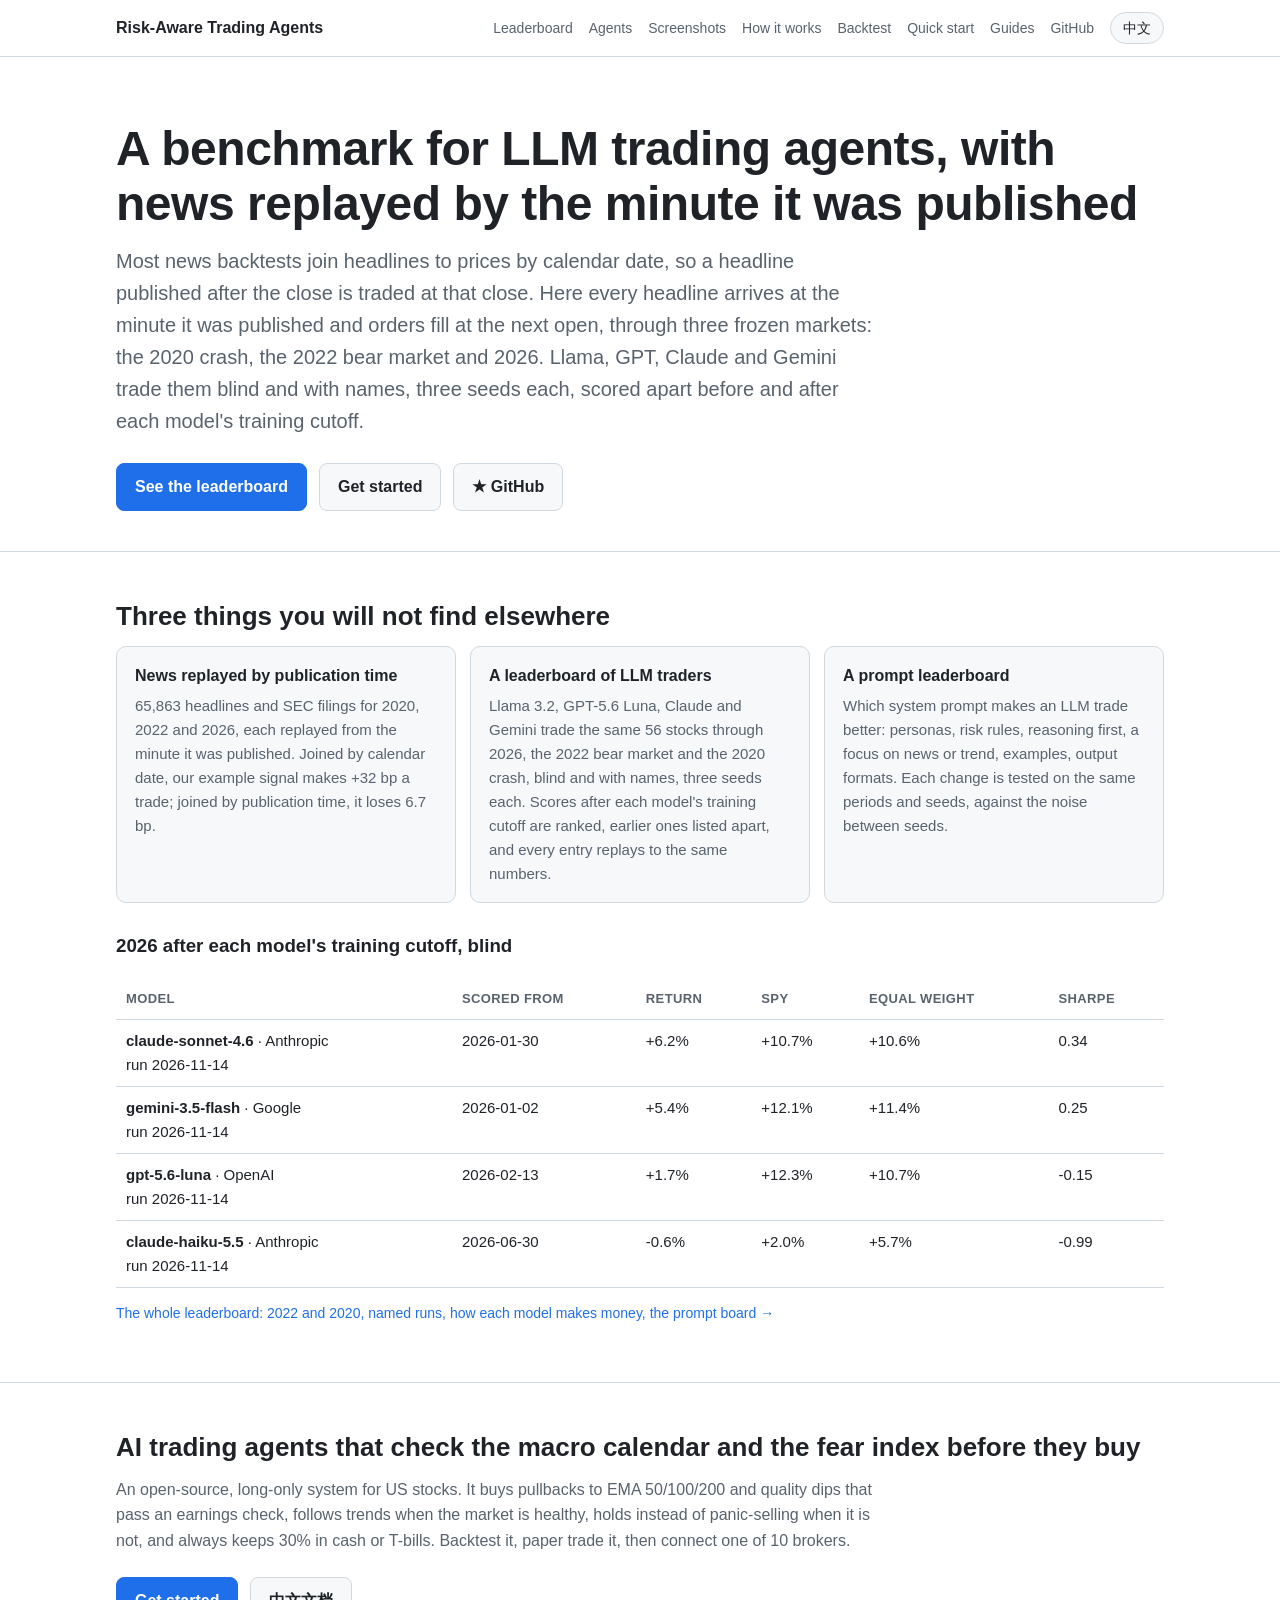
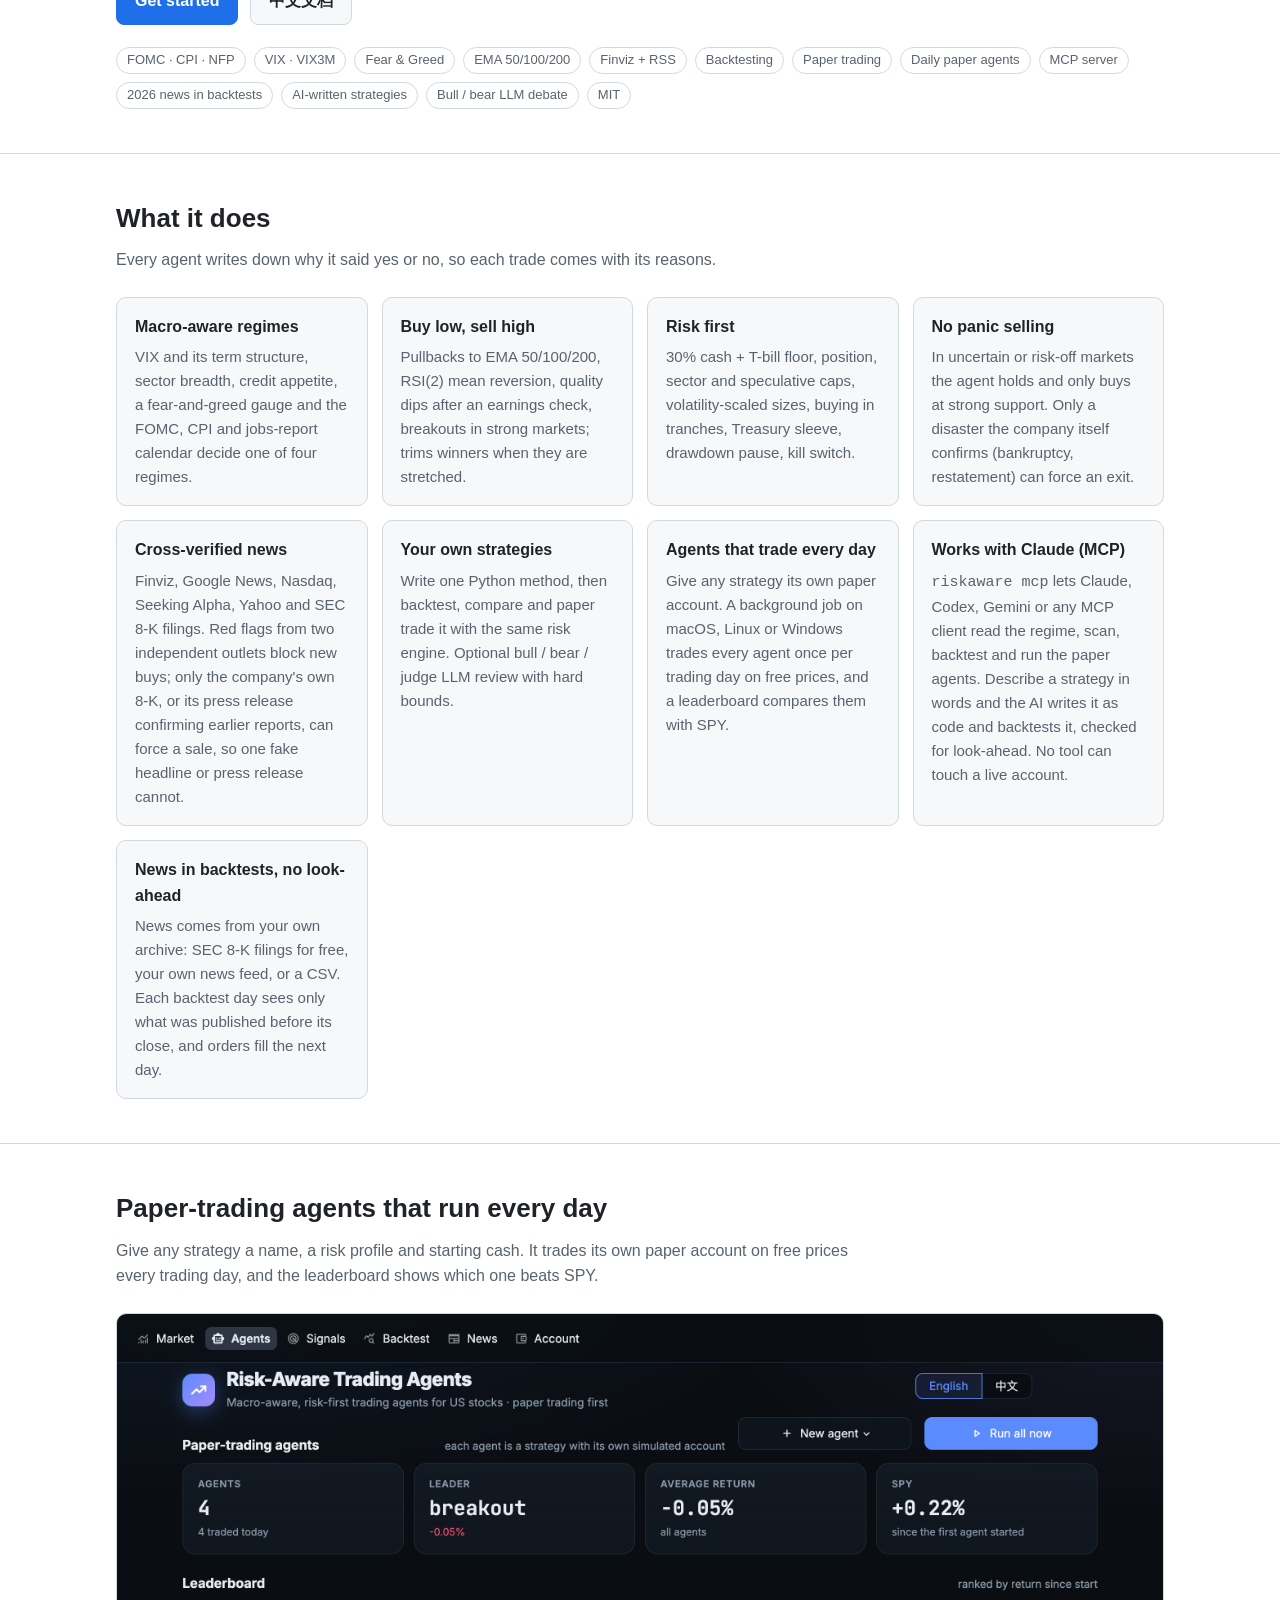
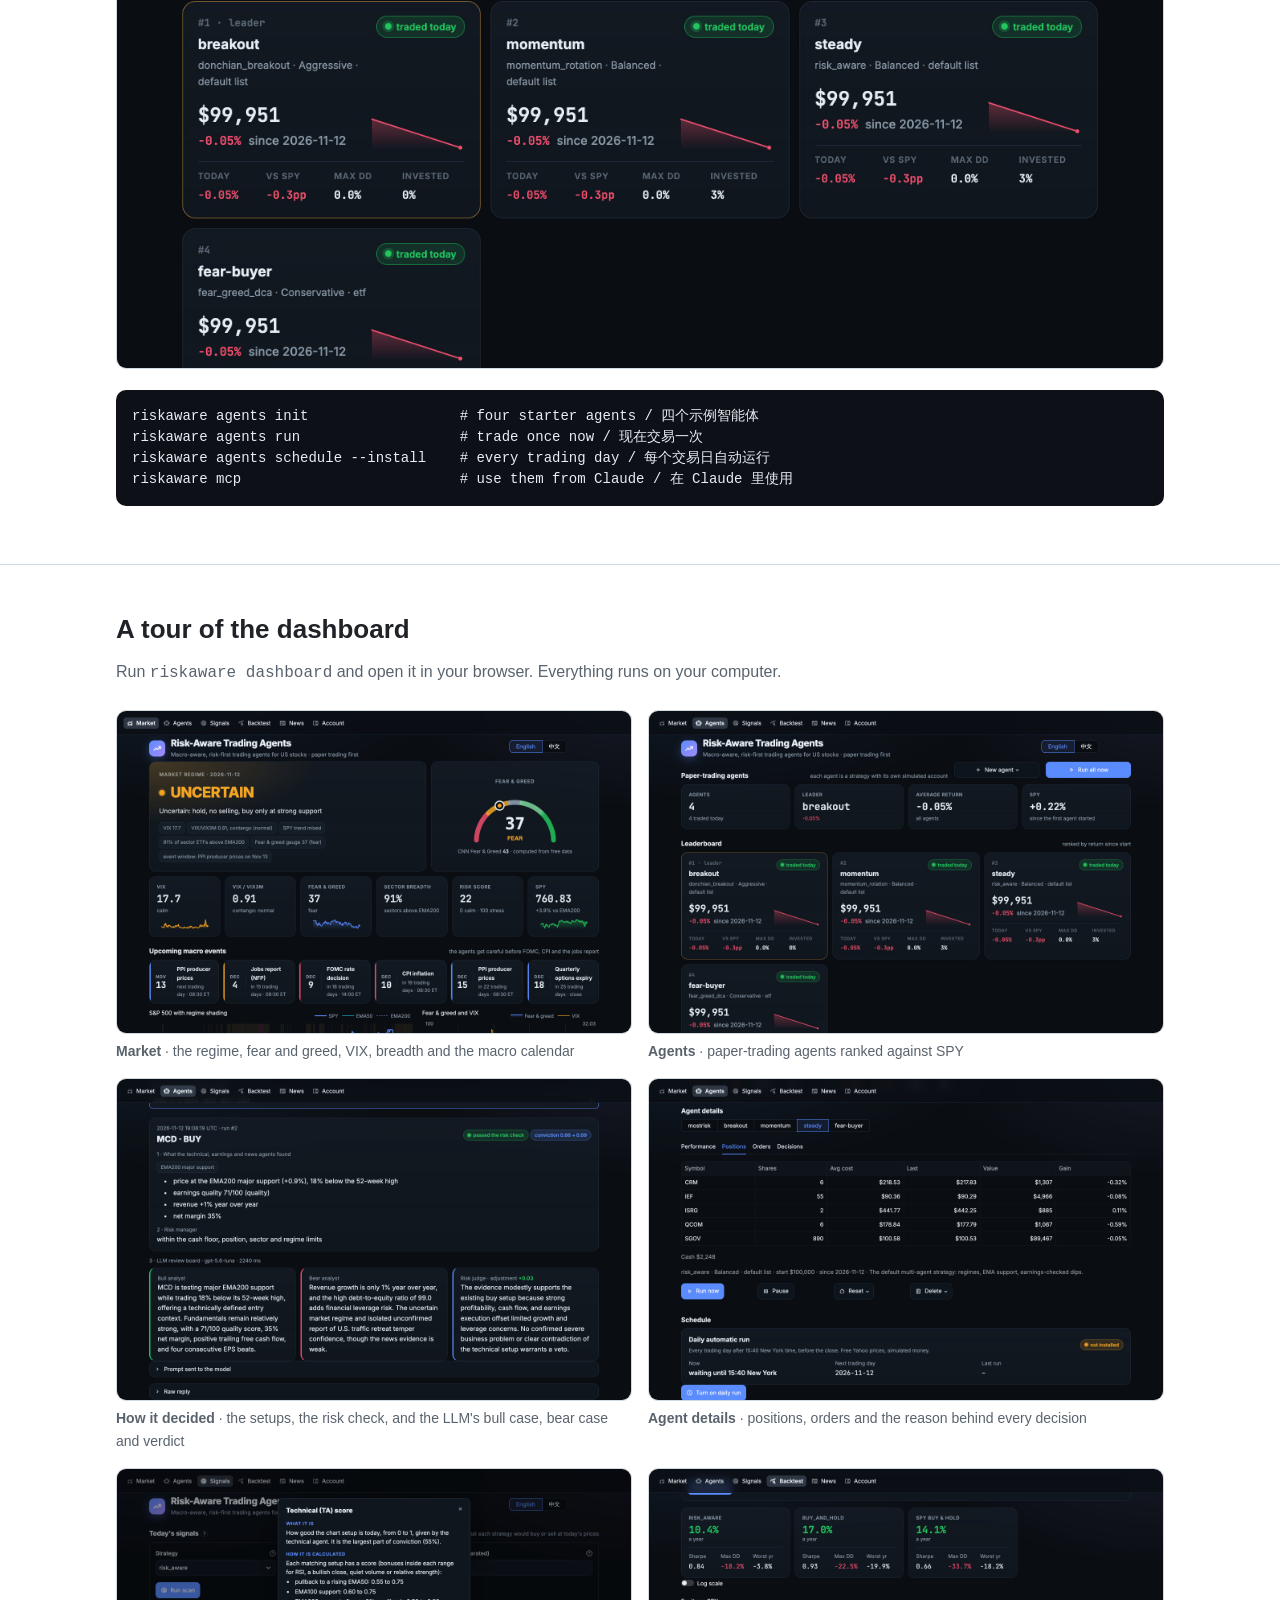
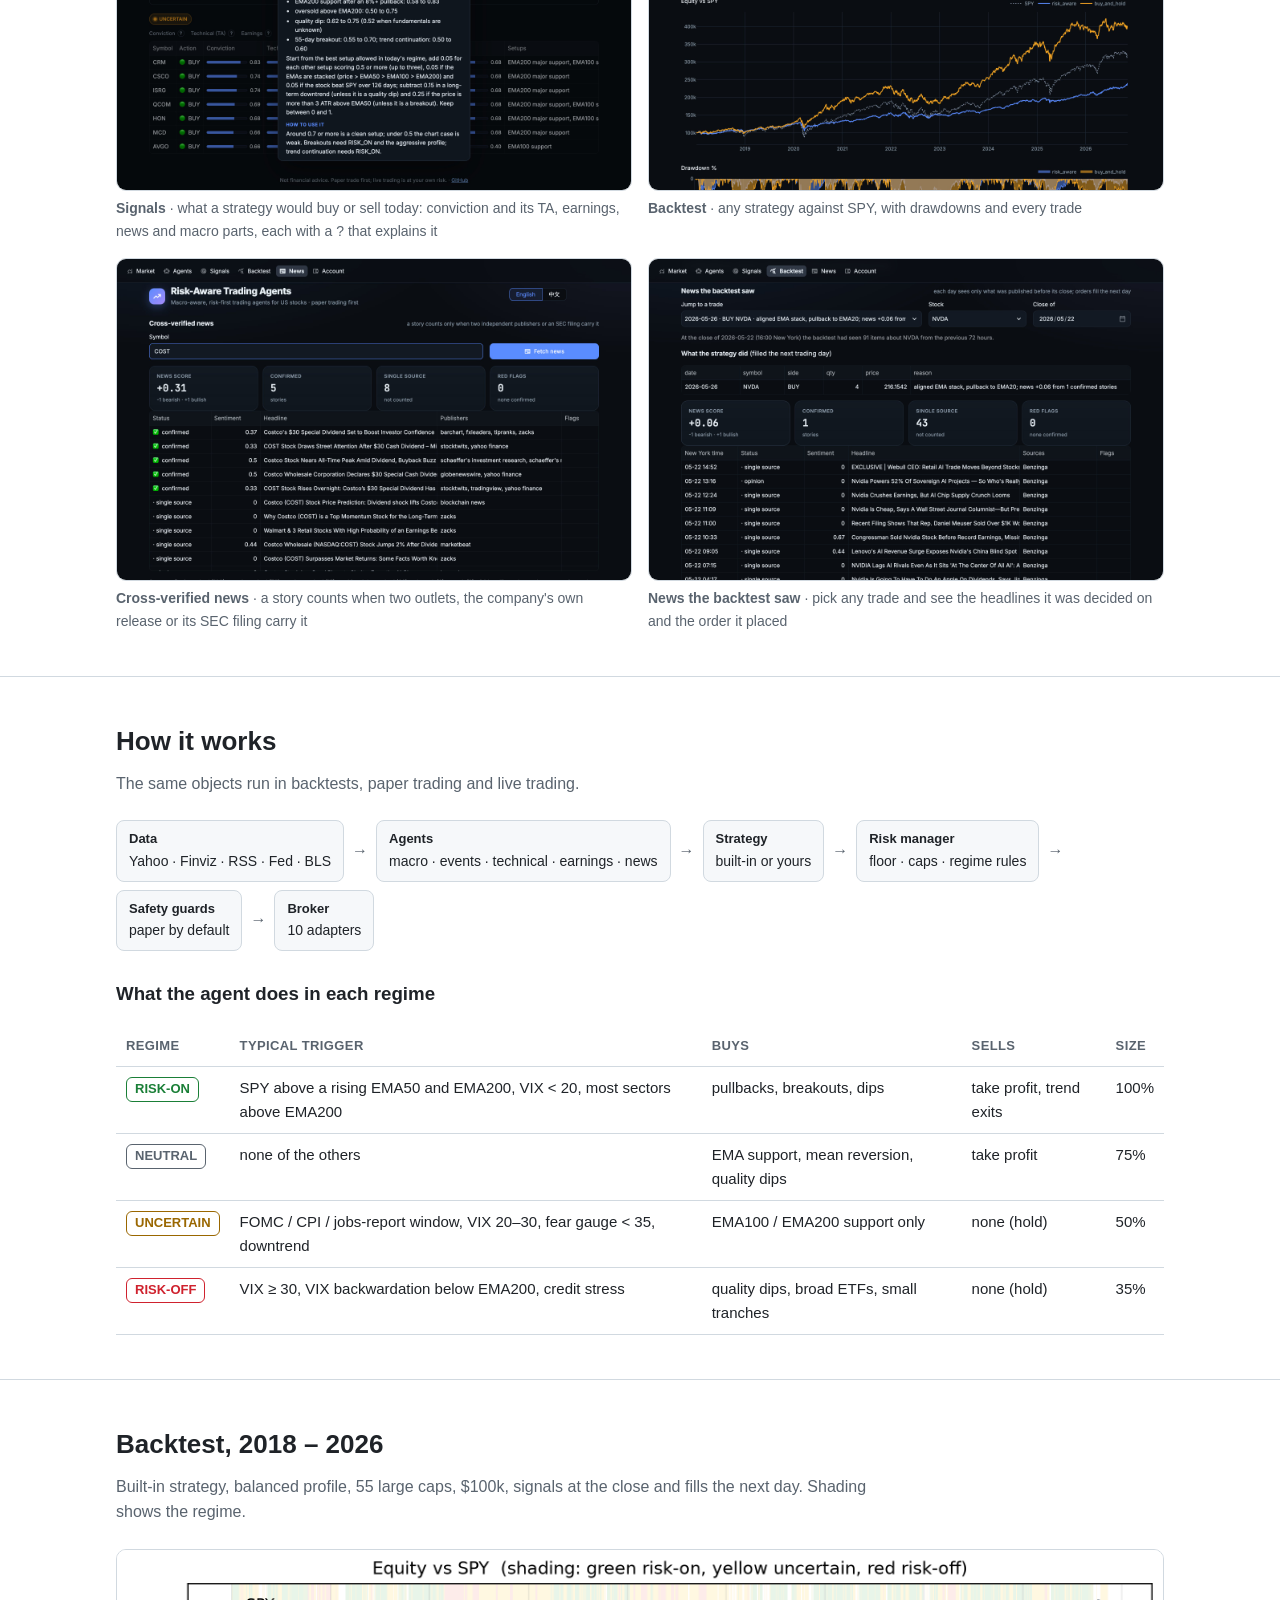
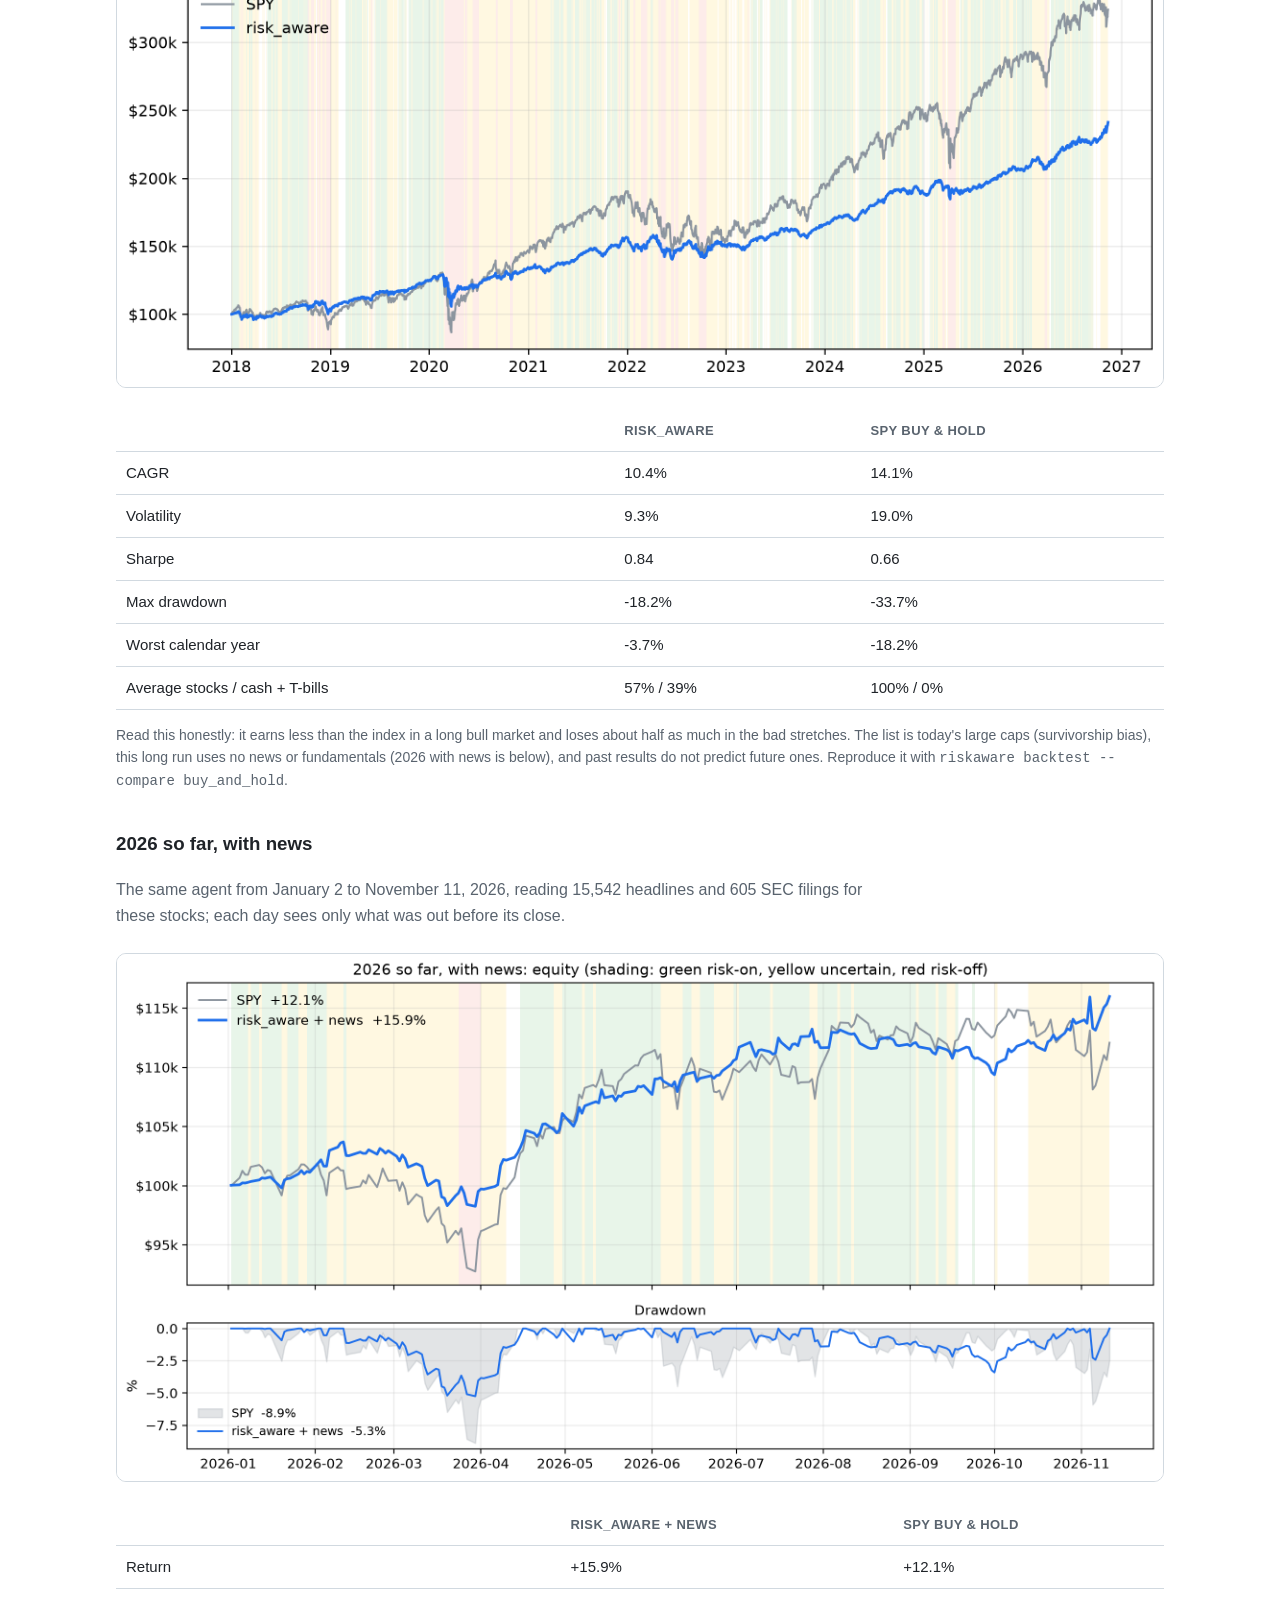
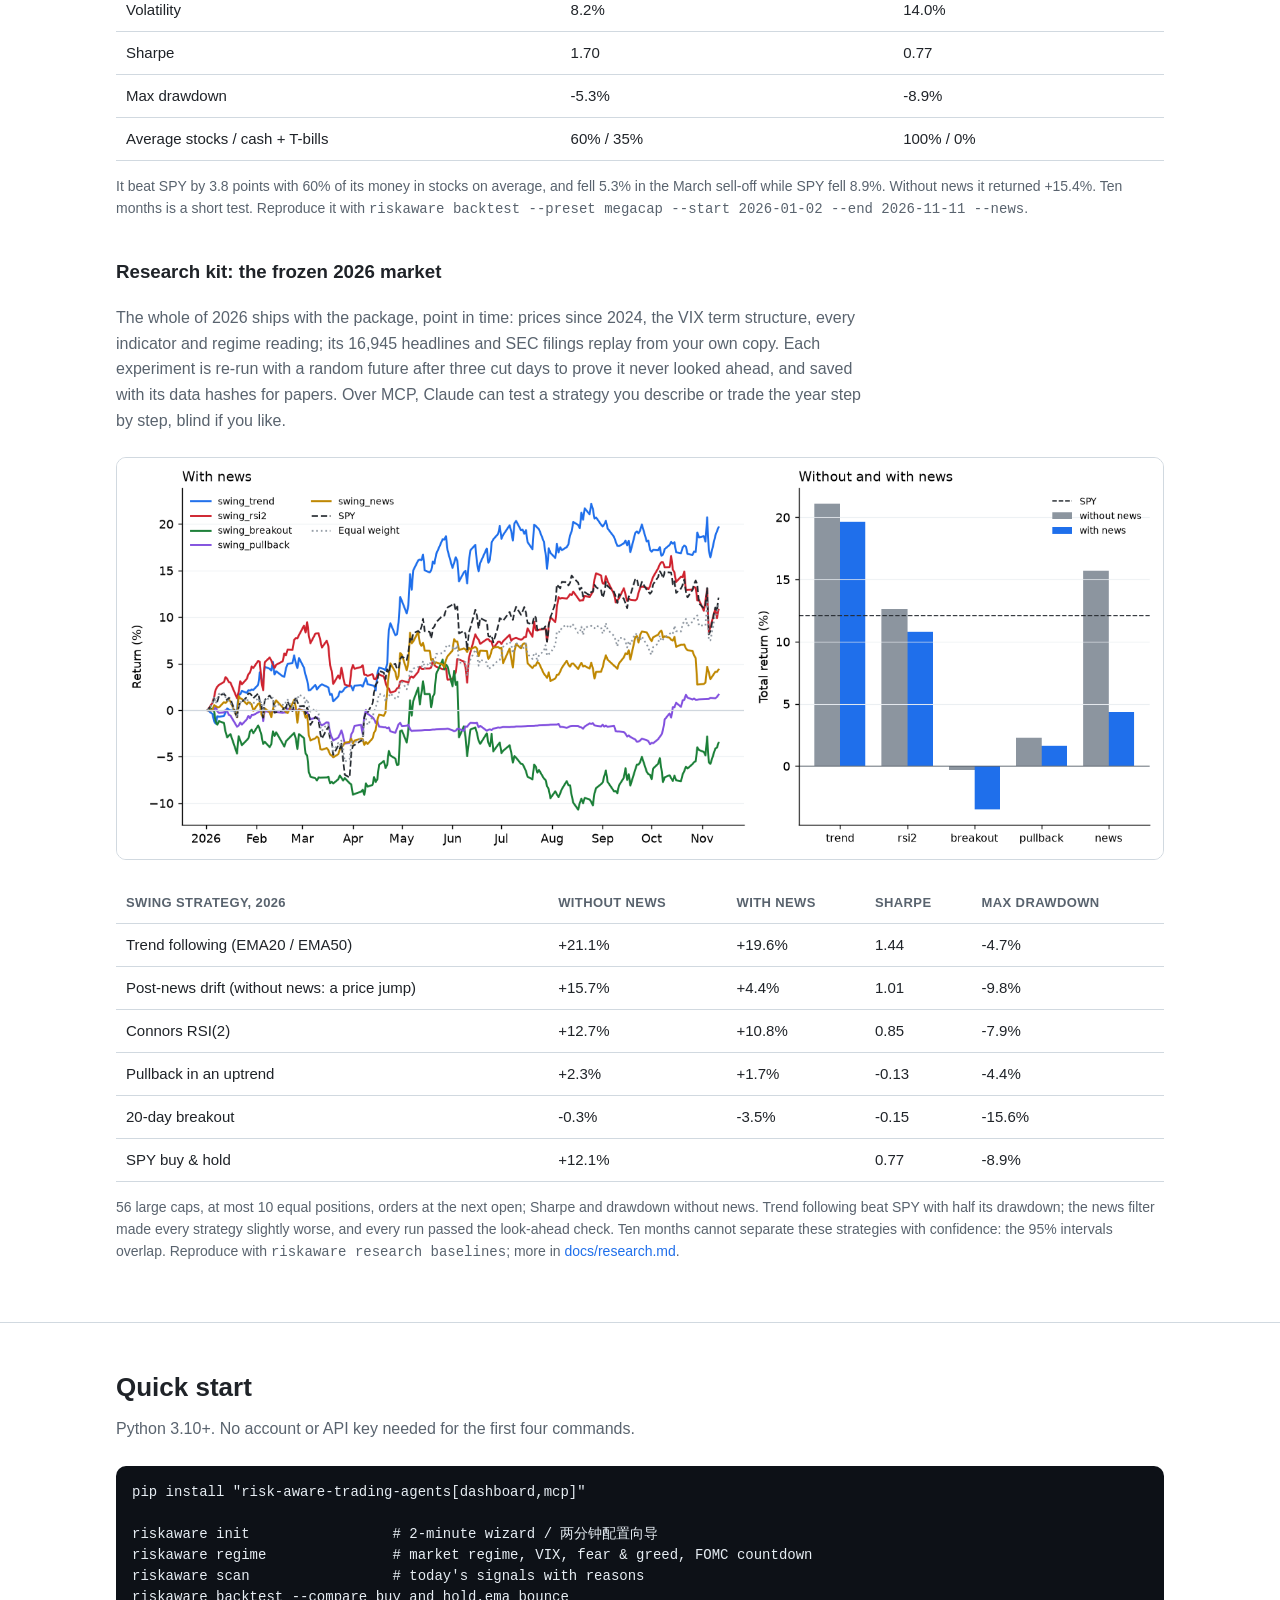
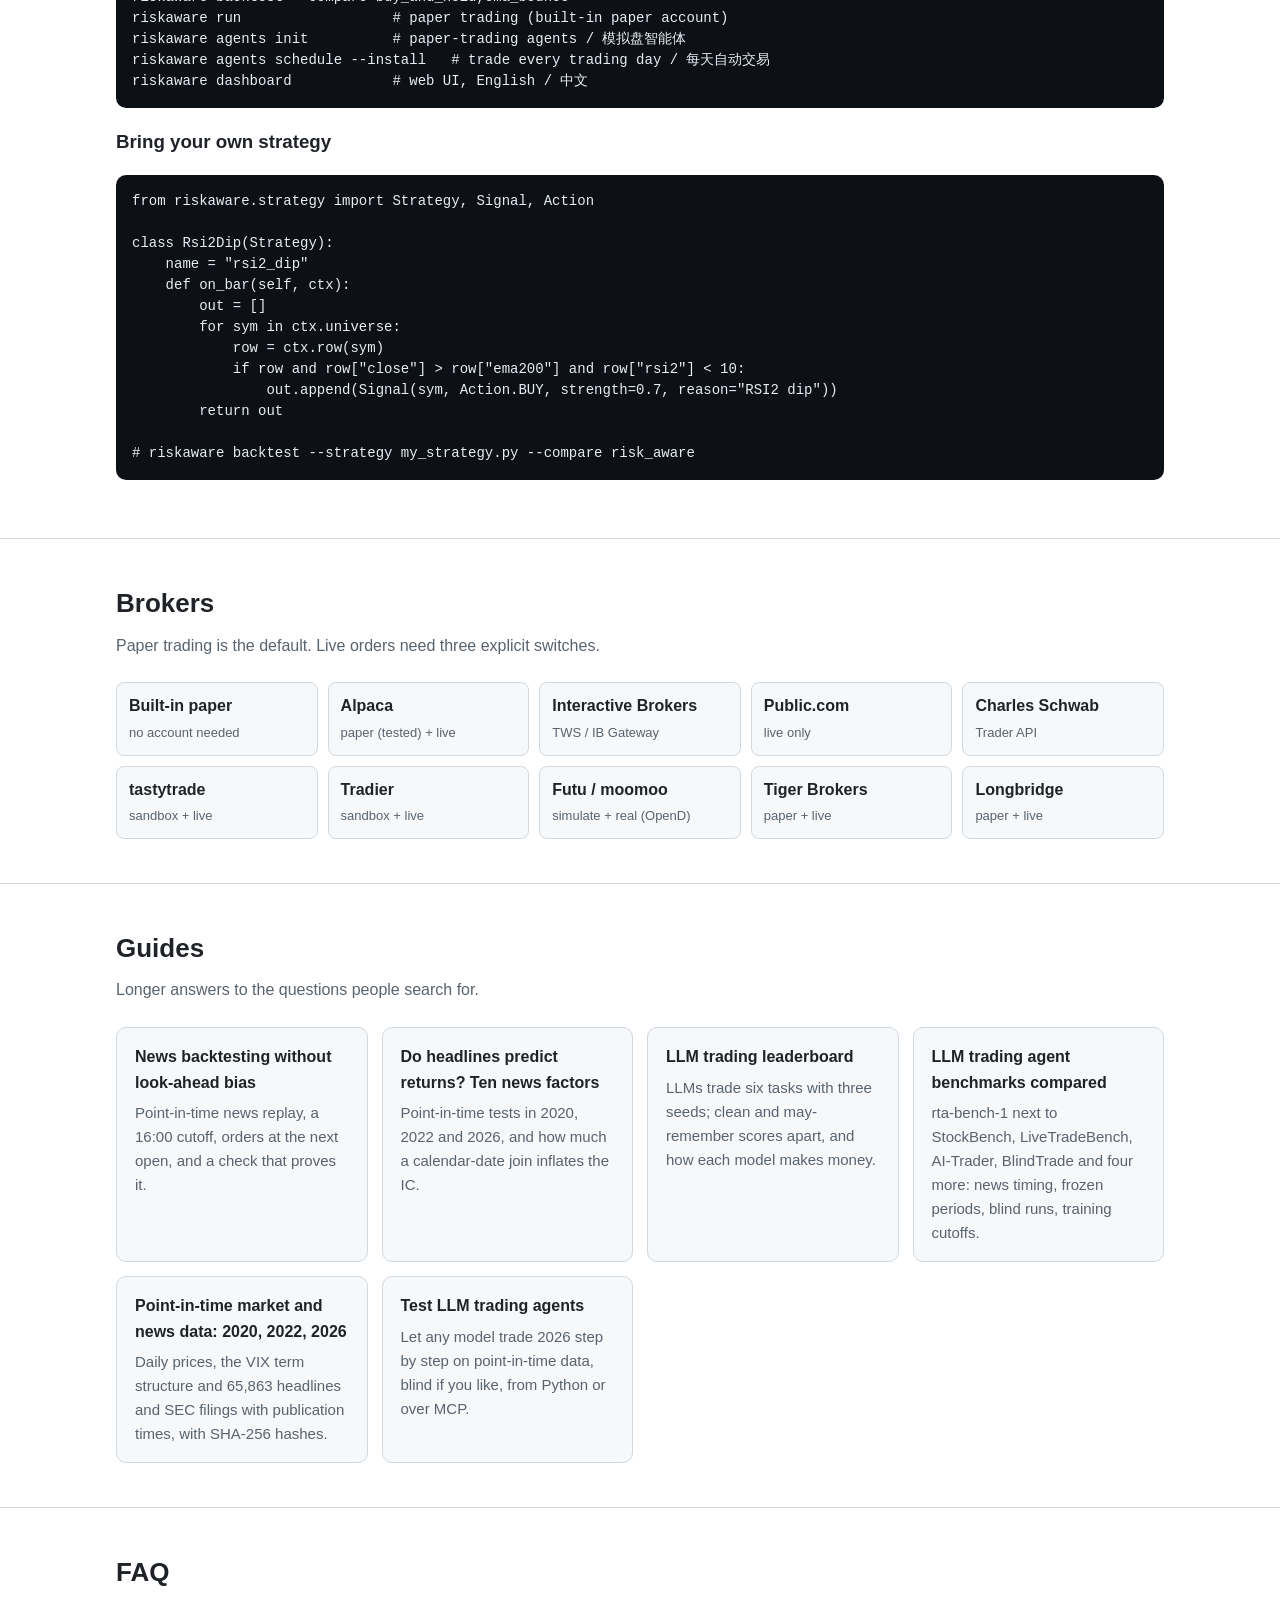
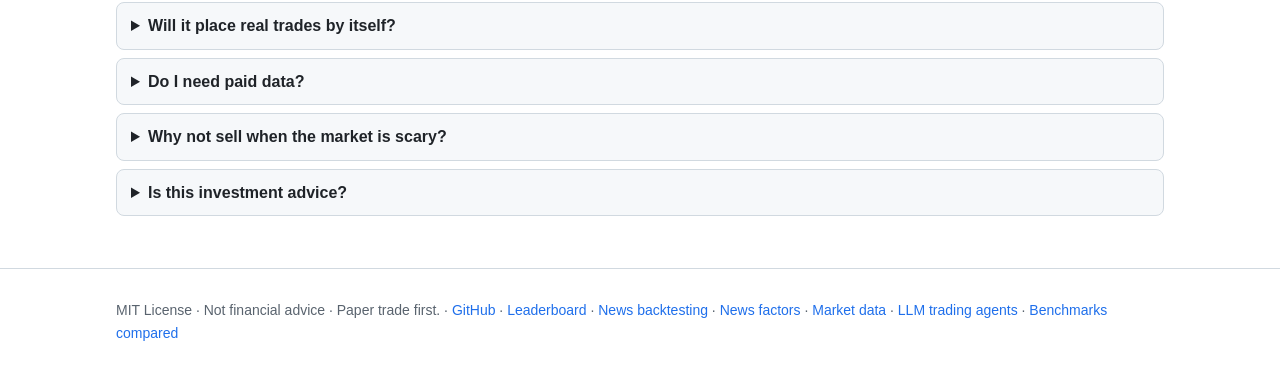
==== commit b4035f82: "Stop redistributing the news headlines: drop them from the repository and the package (0.8.0) The th" ====
--- a/site/index.html
+++ b/site/index.html
@@ -6,7 +6,7 @@
 <meta name="google-site-verification" content="ZbjaI8ZlxyAvXvUORFcO0WAIKTXZtYcmOX0ZknK5ZJ0">
 <meta name="msvalidate.01" content="38CA98D01ECA41B71334E56072B086B7">
 <title>LLM trading agent benchmark and leaderboard with news replayed by publication time · Risk-Aware Trading Agents · 风险感知交易智能体</title>
-<meta name="description" content="Benchmark LLM trading agents on news replayed by publication time: three frozen US markets (the 2020 crash, the 2022 bear market, 2026) with 65,863 bundled headlines, a public model leaderboard scored before and after each training cutoff, and a prompt leaderboard. Open source, MIT. 开源 LLM 交易智能体基准：按发布时间回放新闻、模型榜单、Prompt 榜。">
+<meta name="description" content="Benchmark LLM trading agents on news replayed by publication time: three frozen US markets (the 2020 crash, the 2022 bear market, 2026) with 65,863 headlines replayed by publication time, a public model leaderboard scored before and after each training cutoff, and a prompt leaderboard. Open source, MIT. 开源 LLM 交易智能体基准：按发布时间回放新闻、模型榜单、Prompt 榜。">
 <meta name="keywords" content="LLM trading agent benchmark, LLM trading leaderboard, AI trading benchmark, financial LLM evaluation, prompt leaderboard, news replayed by publication time, news backtesting, backtest with news, look-ahead bias, point-in-time data, historical news dataset, stock market dataset 2026, LLM trading agent, AI trading agents, trading agent benchmark, MCP server, swing trading, backtesting, risk management, FOMC, VIX, fear and greed, Alpaca, Interactive Brokers, Futu, moomoo, Tiger, Longbridge, Schwab, tastytrade, Tradier, Public, 新闻回测, 未来函数, 量化交易, 交易机器人, 美股, 抄底, 风控">
 <link rel="canonical" href="https://jackson-cmd.github.io/risk-aware-trading-agents/">
 <link rel="alternate" hreflang="en" href="https://jackson-cmd.github.io/risk-aware-trading-agents/">
@@ -22,7 +22,7 @@
 <meta property="og:image:alt" content="Risk-Aware Trading Agents: AI trading agents for US stocks and news backtesting without look-ahead">
 <meta name="twitter:card" content="summary_large_image">
 <script type="application/ld+json">{"@context":"https://schema.org","@type":"SoftwareSourceCode","name":"Risk-Aware Trading Agents","description":"An open-source benchmark for LLM trading agents with news replayed by publication time (three frozen US markets: the 2020 crash, the 2022 bear market and 2026, with 65,863 timestamped headlines), a public model leaderboard scored before and after each training cutoff, a prompt leaderboard, and risk-aware AI trading agents for US stocks: market regimes from FOMC, CPI and VIX, dip buying with earnings checks, cross-verified news, point-in-time research data for 2020, 2022 and 2026 with a look-ahead check, LLM agents over MCP, and paper and live trading on 10 brokers.","codeRepository":"https://github.com/jackson-cmd/risk-aware-trading-agents","url":"https://jackson-cmd.github.io/risk-aware-trading-agents/","programmingLanguage":"Python","license":"https://opensource.org/licenses/MIT","keywords":["LLM trading agent benchmark","LLM trading leaderboard","prompt leaderboard","AI trading agents","news backtesting","look-ahead bias","point-in-time data","LLM trading agents","MCP server","backtesting","swing trading","risk management","VIX","paper trading"],"identifier":"https://doi.org/10.5281/zenodo.24202496"}</script>
-<script type="application/ld+json">{"@context":"https://schema.org","@type":"Dataset","name":"rta-bench-1: a benchmark for LLM trading agents with news replayed by publication time","alternateName":["LLM trading agent benchmark","Point-in-time financial news dataset"],"description":"A benchmark for LLM trading agents, with news replayed by the minute it was published. Three frozen US stock markets (the 2020 COVID crash, the 2022 rate-hike bear market and 2026 to 11 November), each with daily prices for 64 large-cap stocks and 25 ETFs from two years before, the VIX term structure, and the period's Benzinga headlines (plus SEC 8-K filings in 2026) with their publication times, 65,863 items in all; six tasks, each period blind and with the real names; and a public leaderboard of LLMs scored apart before and after their training cutoffs, where every entry replays to the same numbers.","url":"https://jackson-cmd.github.io/risk-aware-trading-agents/","identifier":"https://doi.org/10.5281/zenodo.24202496","sameAs":["https://github.com/jackson-cmd/risk-aware-trading-agents","https://huggingface.co/datasets/jacksonwangpro1/point-in-time-market-data-2026"],"license":"https://opensource.org/licenses/MIT","isAccessibleForFree":true,"inLanguage":"en","keywords":["LLM trading agent benchmark","LLM trading leaderboard","benchmark for LLM trading agents with news","news backtesting without look-ahead bias","point-in-time financial news dataset","look-ahead bias","data contamination","financial LLM evaluation","stock market data","SEC 8-K filings"],"creator":{"@type":"Organization","name":"Risk-Aware Trading Agents contributors","url":"https://github.com/jackson-cmd/risk-aware-trading-agents"},"temporalCoverage":["2018-01-02/2022-12-30","2024-01-02/2026-11-11"],"distribution":[{"@type":"DataDownload","name":"Prices, 2026 period","encodingFormat":"text/csv","contentUrl":"https://github.com/jackson-cmd/risk-aware-trading-agents/raw/main/src/riskaware/research/data/market_2026.csv.gz"},{"@type":"DataDownload","name":"Prices, 2022 period","encodingFormat":"text/csv","contentUrl":"https://github.com/jackson-cmd/risk-aware-trading-agents/raw/main/src/riskaware/research/data/market_2022.csv.gz"},{"@type":"DataDownload","name":"Prices, 2020 period","encodingFormat":"text/csv","contentUrl":"https://github.com/jackson-cmd/risk-aware-trading-agents/raw/main/src/riskaware/research/data/market_2020.csv.gz"},{"@type":"DataDownload","name":"News, 2026","encodingFormat":"application/x-ndjson","contentUrl":"https://github.com/jackson-cmd/risk-aware-trading-agents/raw/main/src/riskaware/news/data/news_2026.jsonl.gz"},{"@type":"DataDownload","name":"News, 2022","encodingFormat":"application/x-ndjson","contentUrl":"https://github.com/jackson-cmd/risk-aware-trading-agents/raw/main/src/riskaware/news/data/news_2022.jsonl.gz"},{"@type":"DataDownload","name":"News, 2020","encodingFormat":"application/x-ndjson","contentUrl":"https://github.com/jackson-cmd/risk-aware-trading-agents/raw/main/src/riskaware/news/data/news_2020.jsonl.gz"},{"@type":"DataDownload","name":"Prices, 2026 (Parquet on Hugging Face)","encodingFormat":"application/vnd.apache.parquet","contentUrl":"https://huggingface.co/datasets/jacksonwangpro1/point-in-time-market-data-2026/resolve/main/data/prices.parquet"},{"@type":"DataDownload","name":"News, 2026 (Parquet on Hugging Face)","encodingFormat":"application/vnd.apache.parquet","contentUrl":"https://huggingface.co/datasets/jacksonwangpro1/point-in-time-market-data-2026/resolve/main/data/news.parquet"},{"@type":"DataDownload","name":"Leaderboard results","encodingFormat":"application/json","contentUrl":"https://jackson-cmd.github.io/risk-aware-trading-agents/assets/data/leaderboard.json"},{"@type":"DataDownload","name":"Every release with its code, data and entries (Zenodo)","encodingFormat":"application/zip","contentUrl":"https://doi.org/10.5281/zenodo.24202496"}]}</script>
+<script type="application/ld+json">{"@context":"https://schema.org","@type":"Dataset","name":"rta-bench-1: a benchmark for LLM trading agents with news replayed by publication time","alternateName":["LLM trading agent benchmark","Point-in-time financial news dataset"],"description":"A benchmark for LLM trading agents, with news replayed by the minute it was published. Three frozen US stock markets (the 2020 COVID crash, the 2022 rate-hike bear market and 2026 to 11 November), each with daily prices for 64 large-cap stocks and 25 ETFs from two years before, the VIX term structure, and and the period's news replayed by publication time (65,863 headlines and SEC 8-K filings; the headlines are not redistributed); six tasks, each period blind and with the real names; and a public leaderboard of LLMs scored apart before and after their training cutoffs, where every entry replays to the same numbers.","url":"https://jackson-cmd.github.io/risk-aware-trading-agents/","identifier":"https://doi.org/10.5281/zenodo.24202496","sameAs":["https://github.com/jackson-cmd/risk-aware-trading-agents"],"license":"https://opensource.org/licenses/MIT","isAccessibleForFree":true,"inLanguage":"en","keywords":["LLM trading agent benchmark","LLM trading leaderboard","benchmark for LLM trading agents with news","news backtesting without look-ahead bias","point-in-time financial news dataset","look-ahead bias","data contamination","financial LLM evaluation","stock market data","SEC 8-K filings"],"creator":{"@type":"Organization","name":"Risk-Aware Trading Agents contributors","url":"https://github.com/jackson-cmd/risk-aware-trading-agents"},"temporalCoverage":["2018-01-02/2022-12-30","2024-01-02/2026-11-11"],"distribution":[{"@type":"DataDownload","name":"Prices, 2026 period","encodingFormat":"text/csv","contentUrl":"https://github.com/jackson-cmd/risk-aware-trading-agents/raw/main/src/riskaware/research/data/market_2026.csv.gz"},{"@type":"DataDownload","name":"Prices, 2022 period","encodingFormat":"text/csv","contentUrl":"https://github.com/jackson-cmd/risk-aware-trading-agents/raw/main/src/riskaware/research/data/market_2022.csv.gz"},{"@type":"DataDownload","name":"Prices, 2020 period","encodingFormat":"text/csv","contentUrl":"https://github.com/jackson-cmd/risk-aware-trading-agents/raw/main/src/riskaware/research/data/market_2020.csv.gz"},{"@type":"DataDownload","name":"Leaderboard results","encodingFormat":"application/json","contentUrl":"https://jackson-cmd.github.io/risk-aware-trading-agents/assets/data/leaderboard.json"},{"@type":"DataDownload","name":"Every release with its code, data and entries (Zenodo)","encodingFormat":"application/zip","contentUrl":"https://doi.org/10.5281/zenodo.24202496"}]}</script>
 <style>
 :root{--bg:#ffffff;--fg:#1f2328;--muted:#59636e;--card:#f6f8fa;--line:#d1d9e0;--accent:#1f6feb;--green:#1a7f37;--amber:#9a6700;--red:#cf222e;--code:#0d1117;--code-fg:#e6edf3}
 @media (prefers-color-scheme: dark){:root:not([data-theme="light"]){--bg:#0d1117;--fg:#e6edf3;--muted:#9198a1;--card:#151b23;--line:#3d444d;--accent:#4493f8;--green:#3fb950;--amber:#d29922;--red:#f85149;--code:#010409}}
@@ -110,8 +110,8 @@
 <section id="unique"><div class="wrap">
   <h2><span lang="en">Three things you will not find elsewhere</span><span lang="zh">别处没有的三件事</span></h2>
   <div class="grid">
-    <a class="card" href="news-backtesting.html" lang="en"><h3>News replayed by publication time</h3><p>65,863 headlines and SEC filings with their publication times ship with the package for 2020, 2022 and 2026, cut from a local archive of about 3.2 million from 2011 to 2026. Joined by calendar date, our example signal makes +32 bp a trade; joined by publication time, it loses 6.7 bp.</p></a>
-    <a class="card" href="zh/news-backtesting.html" lang="zh"><h3>按发布时间回放新闻</h3><p>安装包自带 2020、2022、2026 三年共 65,863 条带发布时间的新闻标题和 SEC 公告，切自约 320 万条的本地新闻库（2011–2026 年）。同一个信号，按日历日期对齐新闻每笔赚 32 bp，按发布时间对齐每笔亏 6.7 bp。</p></a>
+    <a class="card" href="news-backtesting.html" lang="en"><h3>News replayed by publication time</h3><p>65,863 headlines and SEC filings for 2020, 2022 and 2026, each replayed from the minute it was published. Joined by calendar date, our example signal makes +32 bp a trade; joined by publication time, it loses 6.7 bp.</p></a>
+    <a class="card" href="zh/news-backtesting.html" lang="zh"><h3>按发布时间回放新闻</h3><p>2020、2022、2026 三年共 65,863 条新闻标题和 SEC 公告，每条都从发布的那一分钟起回放。同一个信号，按日历日期对齐新闻每笔赚 32 bp，按发布时间对齐每笔亏 6.7 bp。</p></a>
     <a class="card" href="leaderboard.html" lang="en"><h3>A leaderboard of LLM traders</h3><p>Llama 3.2, GPT-5.6 Luna, Claude and Gemini trade the same 56 stocks through 2026, the 2022 bear market and the 2020 crash, blind and with names, three seeds each. Scores after each model's training cutoff are ranked, earlier ones listed apart, and every entry replays to the same numbers.</p></a>
     <a class="card" href="zh/leaderboard.html" lang="zh"><h3>LLM 交易员榜单</h3><p>Llama 3.2、GPT-5.6 Luna、Claude、Gemini 在 2026 年、2022 年熊市和 2020 年暴跌里交易同样的 56 只股票，盲测和实名各三个种子。训练截止日之后的成绩参与排名，之前的单独列出，每条成绩都能重放核对。</p></a>
     <a class="card" href="leaderboard.html#prompts" lang="en"><h3>A prompt leaderboard</h3><p>Which system prompt makes an LLM trade better: personas, risk rules, reasoning first, a focus on news or trend, examples, output formats. Each change is tested on the same periods and seeds, against the noise between seeds.</p></a>
@@ -163,7 +163,7 @@
     <div class="card"><h3><span lang="en">Your own strategies</span><span lang="zh">写你自己的策略</span></h3><p><span lang="en">Write one Python method, then backtest, compare and paper trade it with the same risk engine. Optional bull / bear / judge LLM review with hard bounds.</span><span lang="zh">只要写一个 Python 方法，就能用同一套风控去回测、对比和模拟盘交易。可选的 LLM 多空辩论复核，影响有硬性上限。</span></p></div>
     <div class="card"><h3><span lang="en">Agents that trade every day</span><span lang="zh">每天自动交易的智能体</span></h3><p><span lang="en">Give any strategy its own paper account. A background job on macOS, Linux or Windows trades every agent once per trading day on free prices, and a leaderboard compares them with SPY.</span><span lang="zh">给任意策略配一个独立的模拟账户。macOS、Linux 或 Windows 上的后台任务每个交易日用免费价格让每个智能体交易一次，排行榜拿它们和 SPY 对比。</span></p></div>
     <div class="card"><h3><span lang="en">Works with Claude (MCP)</span><span lang="zh">能在 Claude 里用（MCP）</span></h3><p><span lang="en"><code>riskaware mcp</code> lets Claude, Codex, Gemini or any MCP client read the regime, scan, backtest and run the paper agents. Describe a strategy in words and the AI writes it as code and backtests it, checked for look-ahead. No tool can touch a live account.</span><span lang="zh"><code>riskaware mcp</code> 让 Claude、Codex、Gemini 或任何 MCP 客户端查市场状态、扫描、回测和运行模拟盘智能体。用大白话说出策略，AI 把它写成代码并回测，代码会先检查有没有偷看未来。没有任何工具能碰实盘账户。</span></p></div>
-    <div class="card"><h3><span lang="en">News in backtests, no look-ahead</span><span lang="zh">回测带新闻，不偷看未来</span></h3><p><span lang="en">2026 headlines and SEC 8-K filings for the built-in lists ship with the package. Each backtest day sees only what was published before its close, and orders fill the next day.</span><span lang="zh">安装包自带内置股票池 2026 年的新闻标题和 SEC 8-K 公告。回测每天只能看到收盘前已发布的新闻，第二天才成交。</span></p></div>
+    <div class="card"><h3><span lang="en">News in backtests, no look-ahead</span><span lang="zh">回测带新闻，不偷看未来</span></h3><p><span lang="en">News comes from your own archive: SEC 8-K filings for free, your own news feed, or a CSV. Each backtest day sees only what was published before its close, and orders fill the next day.</span><span lang="zh">新闻来自你自己的新闻库：免费的 SEC 8-K 公告、你自己的新闻源或 CSV。回测每天只能看到收盘前已发布的新闻，第二天才成交。</span></p></div>
   </div>
 </div></section>
 
@@ -230,7 +230,7 @@
   </table></div>
   <p class="note"><span lang="en">Read this honestly: it earns less than the index in a long bull market and loses about half as much in the bad stretches. The list is today's large caps (survivorship bias), this long run uses no news or fundamentals (2026 with news is below), and past results do not predict future ones. Reproduce it with <code>riskaware backtest --compare buy_and_hold</code>.</span><span lang="zh">要客观地看：在长牛市里它赚得比指数少，跌的时候亏得大约只有指数的一半。股票池是今天的大盘股（有幸存者偏差），这组长期回测没有用新闻和财报数据（2026 年带新闻的结果见下方），过去的表现也不代表未来。用 <code>riskaware backtest --compare buy_and_hold</code> 可以自己复现。</span></p>
   <h3 id="backtest-2026" style="margin-top:36px"><span lang="en">2026 so far, with news</span><span lang="zh">2026 年至今，带新闻</span></h3>
-  <p class="sub"><span lang="en">The same agent from January 2 to November 11, 2026, reading the 15,542 headlines and 605 SEC filings for these stocks that ship with the package; each day sees only what was out before its close.</span><span lang="zh">同一个智能体回测 2026 年 1 月 2 日到 11 月 11 日，读安装包自带的这些股票的 15,542 条标题和 605 份 SEC 公告；每天只看当天收盘前已经发布的新闻。</span></p>
+  <p class="sub"><span lang="en">The same agent from January 2 to November 11, 2026, reading 15,542 headlines and 605 SEC filings for these stocks; each day sees only what was out before its close.</span><span lang="zh">同一个智能体回测 2026 年 1 月 2 日到 11 月 11 日，读这些股票的 15,542 条标题和 605 份 SEC 公告；每天只看当天收盘前已经发布的新闻。</span></p>
   <img class="chart" lang="en" src="assets/backtest_2026_news_en.png" alt="2026 equity and drawdown of the risk-aware agent with news versus SPY">
   <img class="chart" lang="zh" src="assets/backtest_2026_news_zh.png" alt="2026 年带新闻的风险感知智能体与 SPY 的净值和回撤">
   <div class="table-wrap" style="margin-top:16px"><table class="num">
@@ -243,7 +243,7 @@
   </table></div>
   <p class="note"><span lang="en">It beat SPY by 3.8 points with 60% of its money in stocks on average, and fell 5.3% in the March sell-off while SPY fell 8.9%. Without news it returned +15.4%. Ten months is a short test. Reproduce it with <code>riskaware backtest --preset megacap --start 2026-01-02 --end 2026-11-11 --news</code>.</span><span lang="zh">它平均只用 60% 的资金持股，收益比 SPY 多 3.8 个百分点；三月那波下跌里它跌了 5.3%，SPY 跌了 8.9%。不带新闻时收益是 +15.4%。十个月的回测时间偏短。用 <code>riskaware backtest --preset megacap --start 2026-01-02 --end 2026-11-11 --news</code> 可以自己复现。</span></p>
   <h3 id="research-kit" style="margin-top:36px"><span lang="en">Research kit: the frozen 2026 market</span><span lang="zh">研究工具箱：冻结的 2026 年市场</span></h3>
-  <p class="sub"><span lang="en">The whole of 2026 ships with the package, point in time: prices since 2024, the VIX term structure, 16,945 headlines and SEC filings, every indicator and regime reading. Each experiment is re-run with a random future after three cut days to prove it never looked ahead, and saved with its data hashes for papers. Over MCP, Claude can test a strategy you describe or trade the year step by step, blind if you like.</span><span lang="zh">整个 2026 年随安装包提供，全部按时间点记录：2024 年以来的价格、VIX 期限结构、16,945 条标题和 SEC 公告、每个技术指标和市场状态读数。每次实验都会把三个切点之后的数据换成随机的再跑一遍，证明它没有偷看未来，并连同数据哈希一起保存，可以直接用于论文。通过 MCP，Claude 可以测试你描述的策略，也可以一步一步把这一年交易一遍，还能盲测。</span></p>
+  <p class="sub"><span lang="en">The whole of 2026 ships with the package, point in time: prices since 2024, the VIX term structure, every indicator and regime reading; its 16,945 headlines and SEC filings replay from your own copy. Each experiment is re-run with a random future after three cut days to prove it never looked ahead, and saved with its data hashes for papers. Over MCP, Claude can test a strategy you describe or trade the year step by step, blind if you like.</span><span lang="zh">整个 2026 年随安装包提供，全部按时间点记录：2024 年以来的价格、VIX 期限结构、每个技术指标和市场状态读数；16,945 条标题和 SEC 公告从你自己的副本回放。每次实验都会把三个切点之后的数据换成随机的再跑一遍，证明它没有偷看未来，并连同数据哈希一起保存，可以直接用于论文。通过 MCP，Claude 可以测试你描述的策略，也可以一步一步把这一年交易一遍，还能盲测。</span></p>
   <img class="chart" src="assets/research_baselines.png" alt="Five swing strategies in 2026, with and without news / 五种波段策略 2026 年的表现，开和不开新闻">
   <div class="table-wrap" style="margin-top:16px"><table class="num">
     <tr><th><span lang="en">Swing strategy, 2026</span><span lang="zh">波段策略，2026 年</span></th><th><span lang="en">Without news</span><span lang="zh">不开新闻</span></th><th><span lang="en">With news</span><span lang="zh">开新闻</span></th><th>Sharpe</th><th><span lang="en">Max drawdown</span><span lang="zh">最大回撤</span></th></tr>
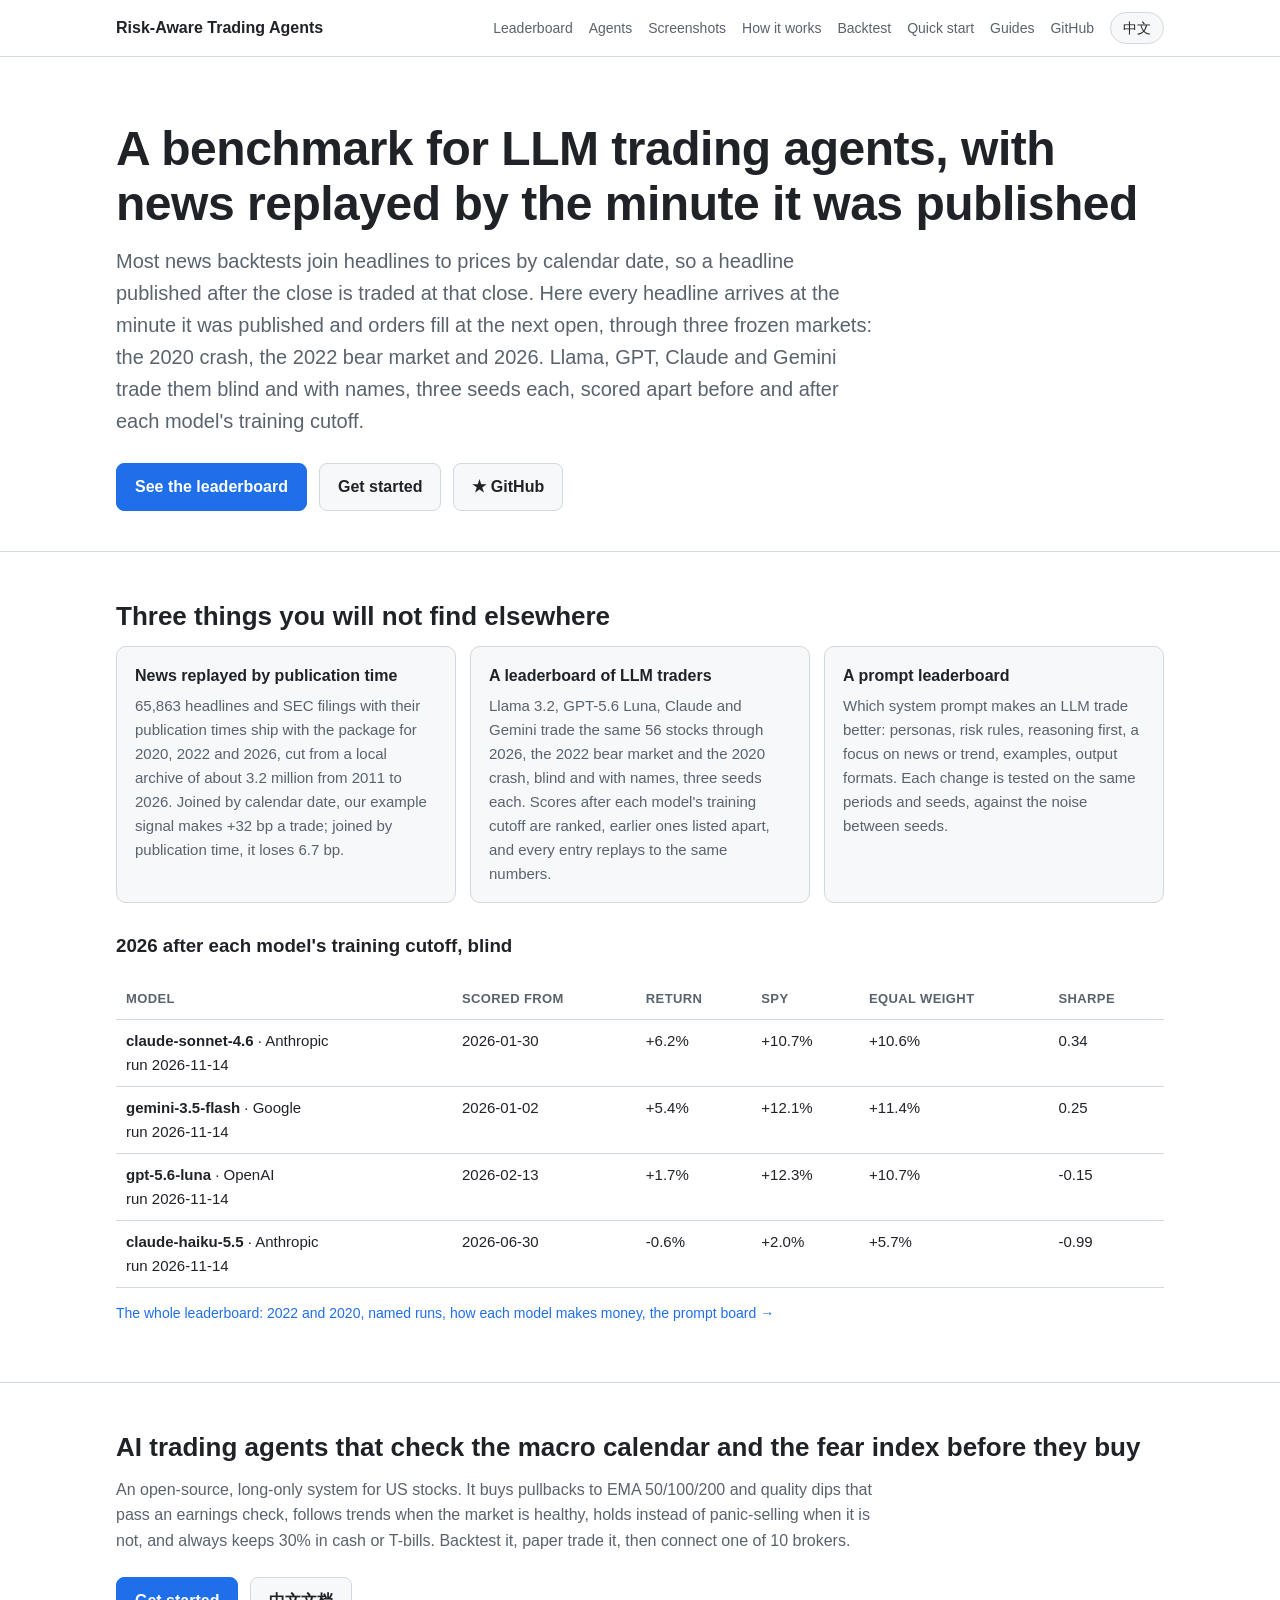
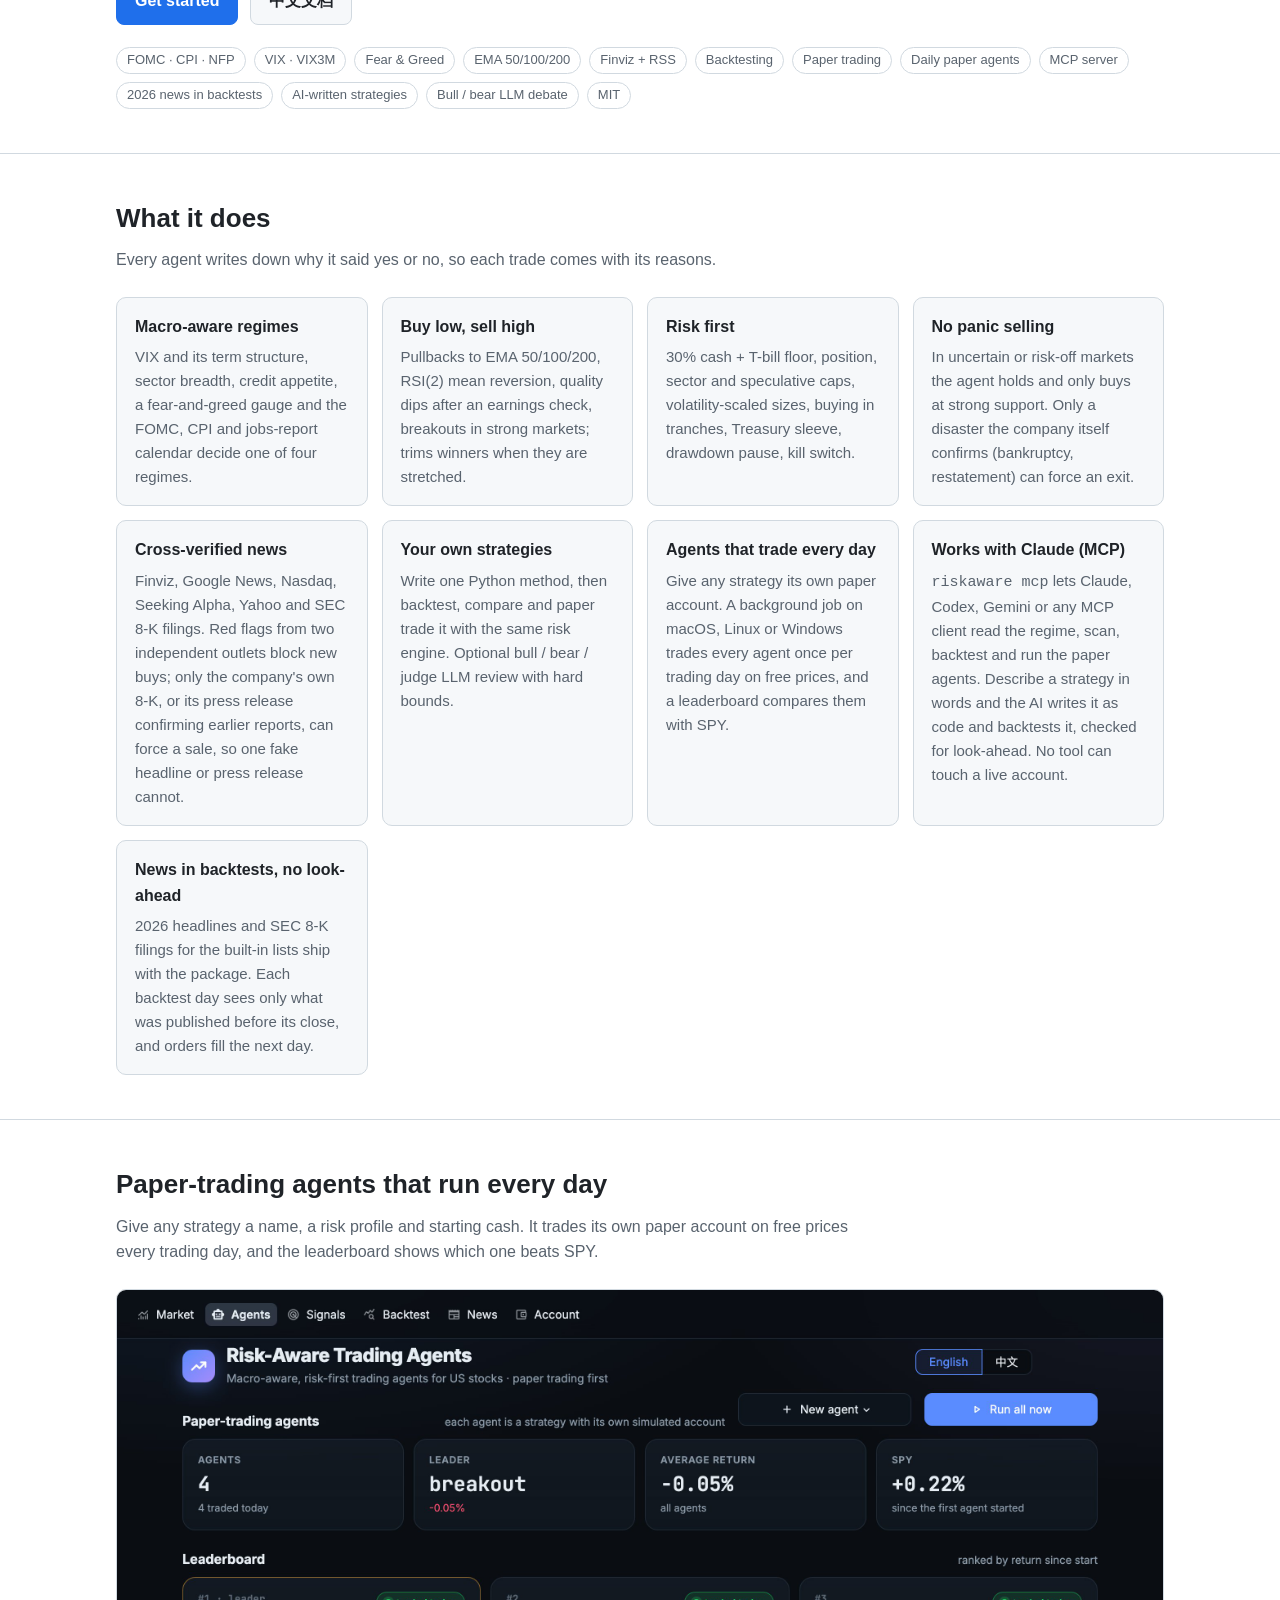
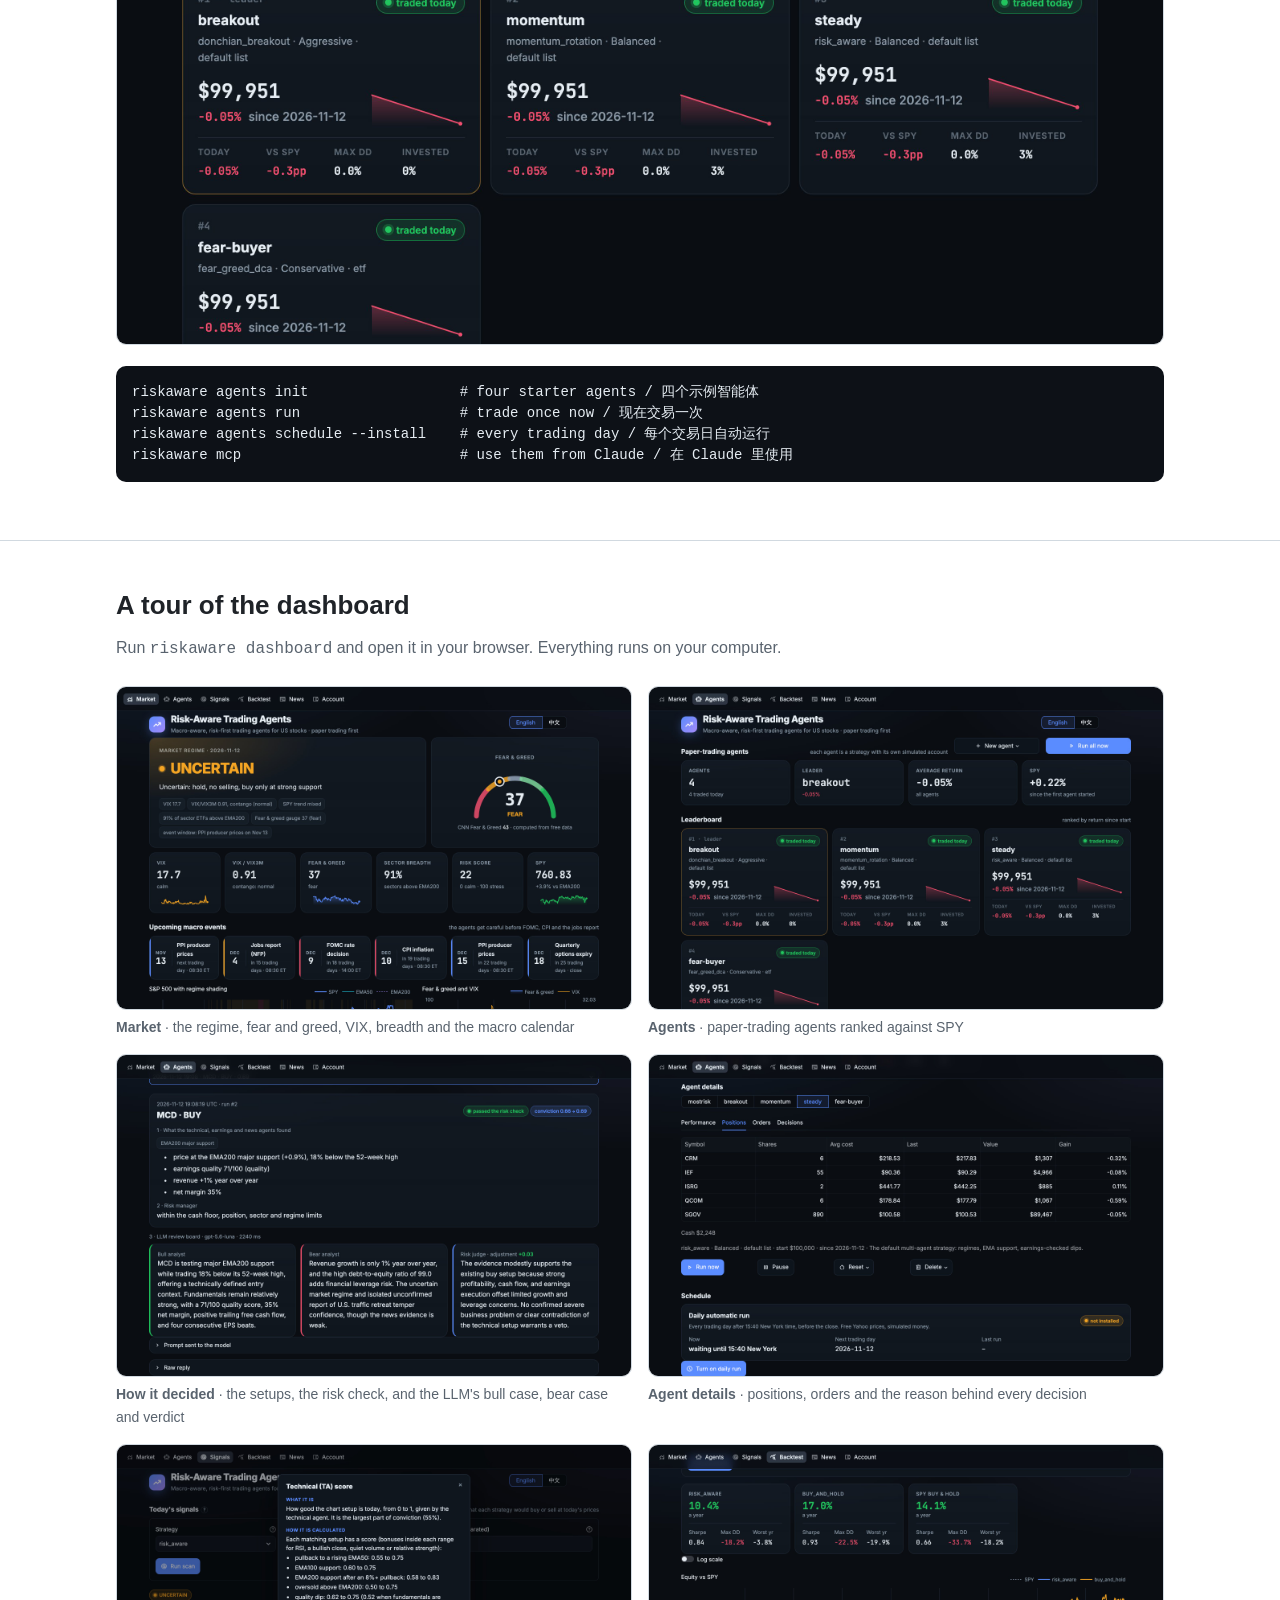
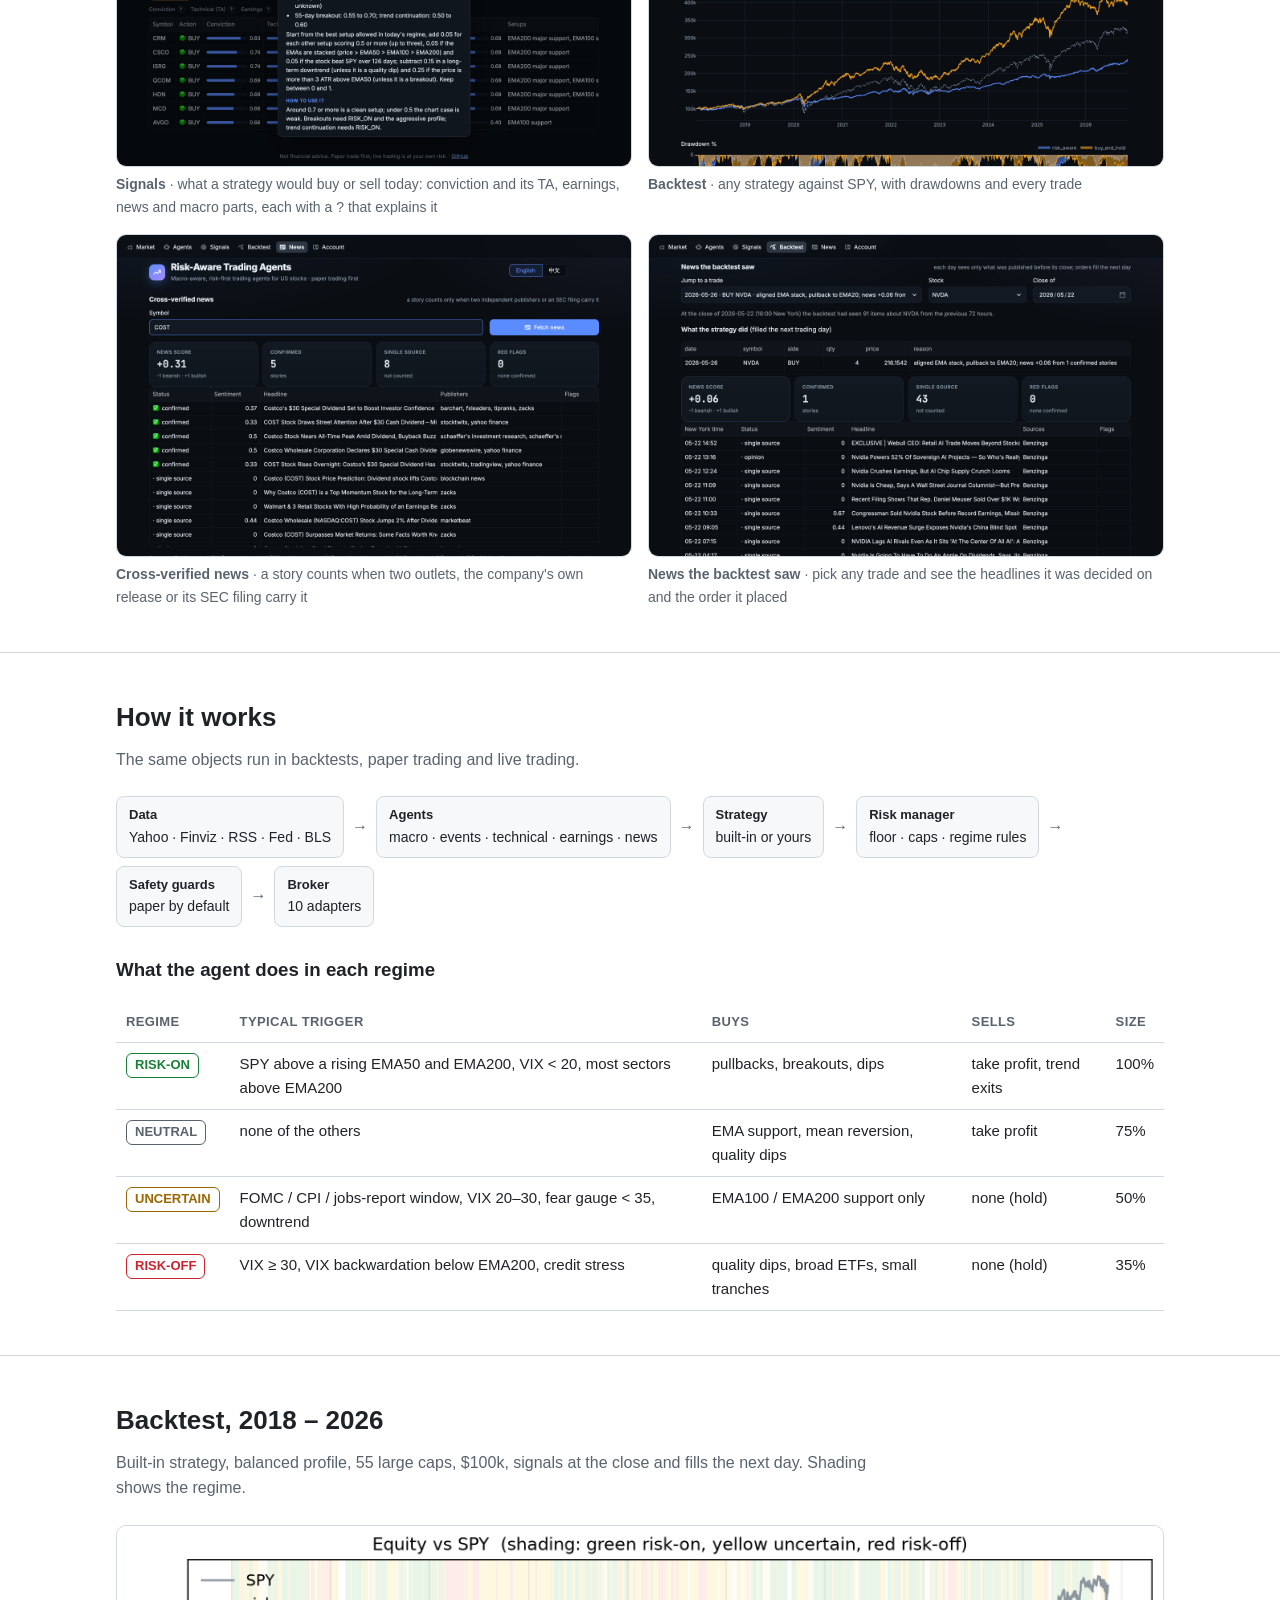
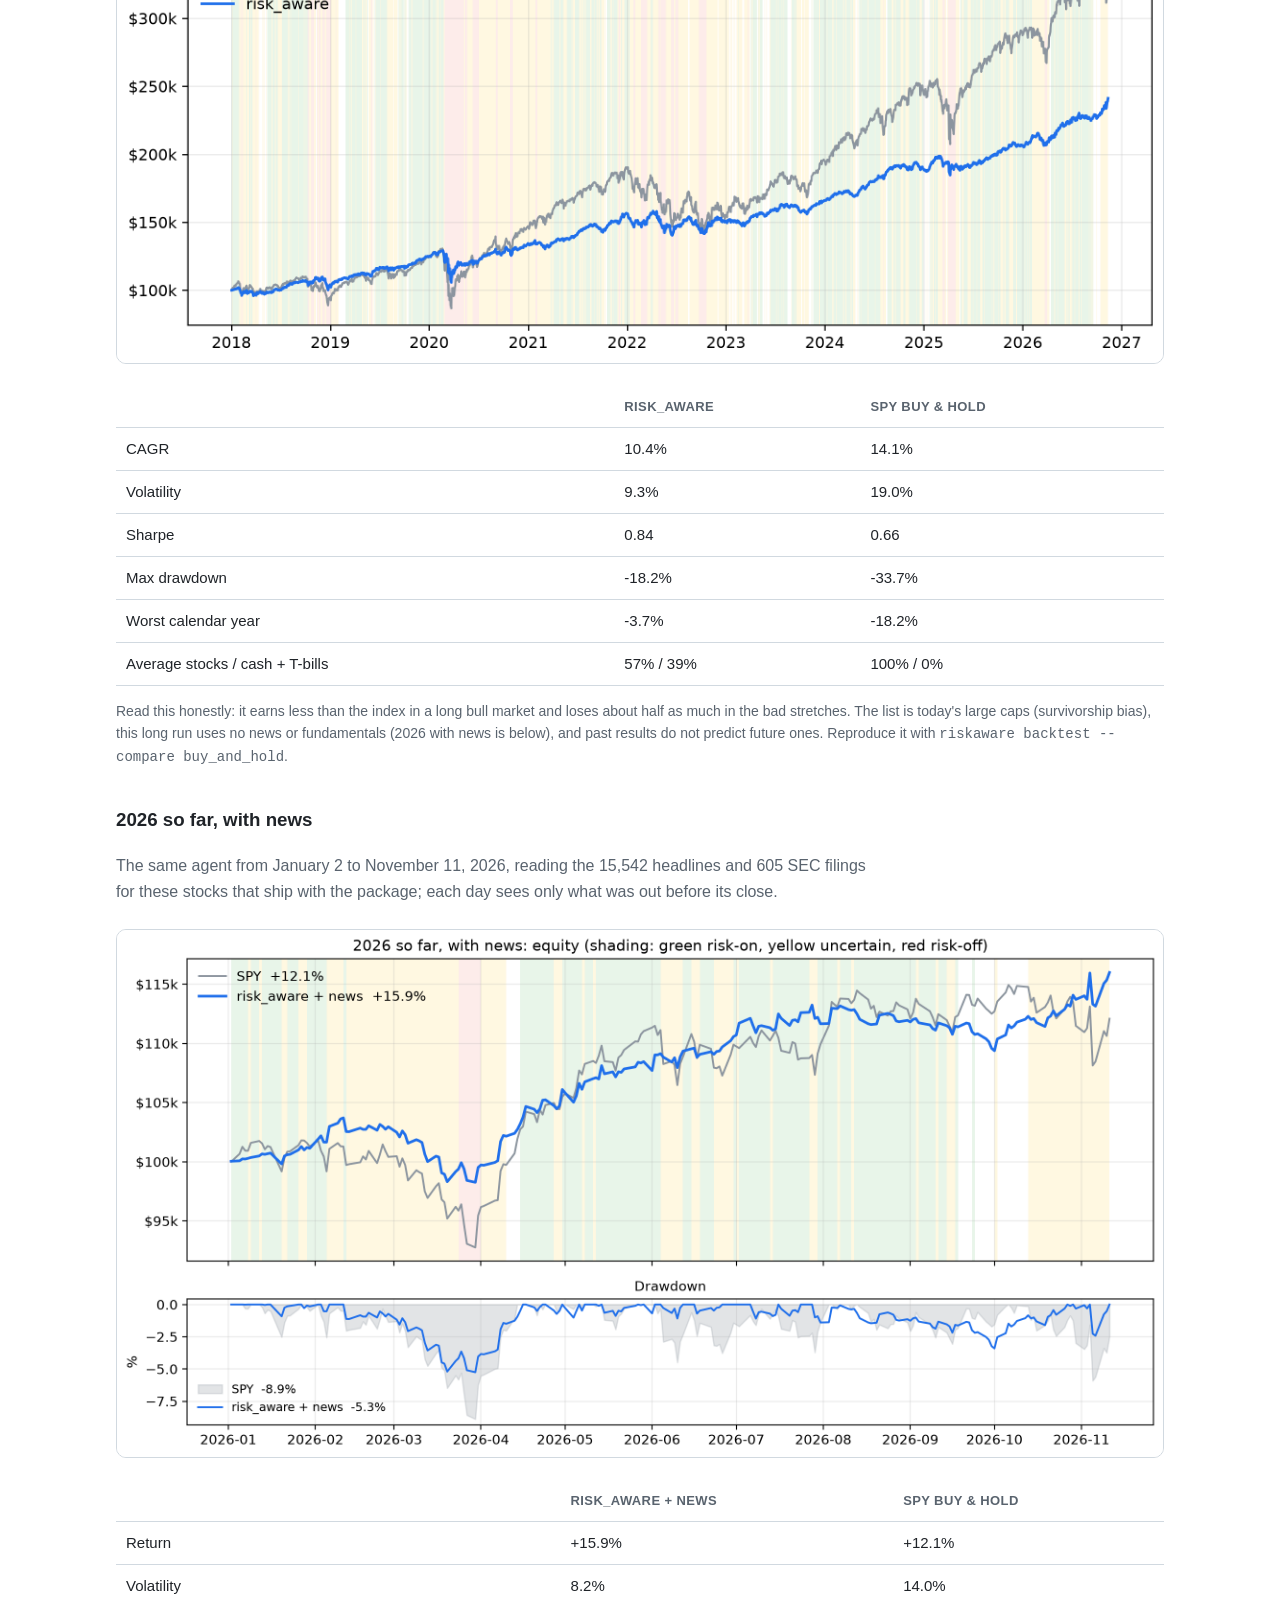
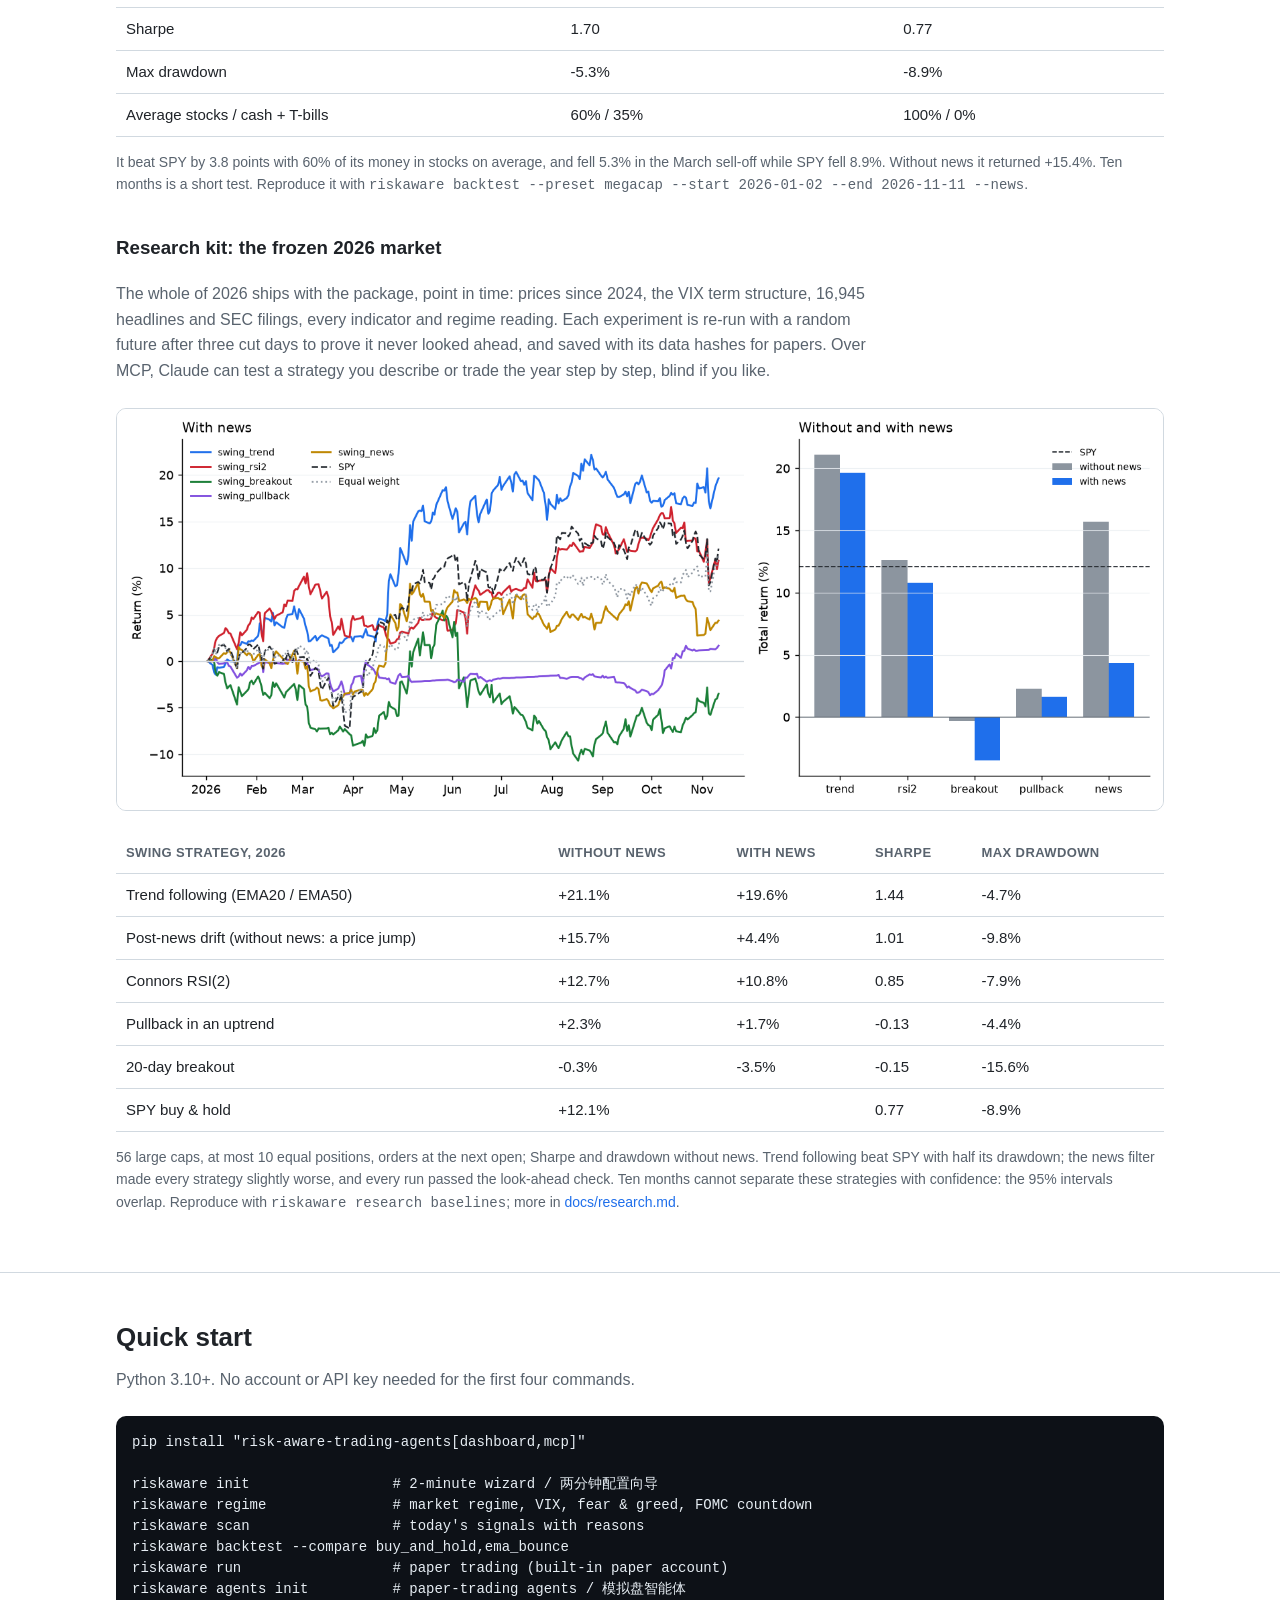
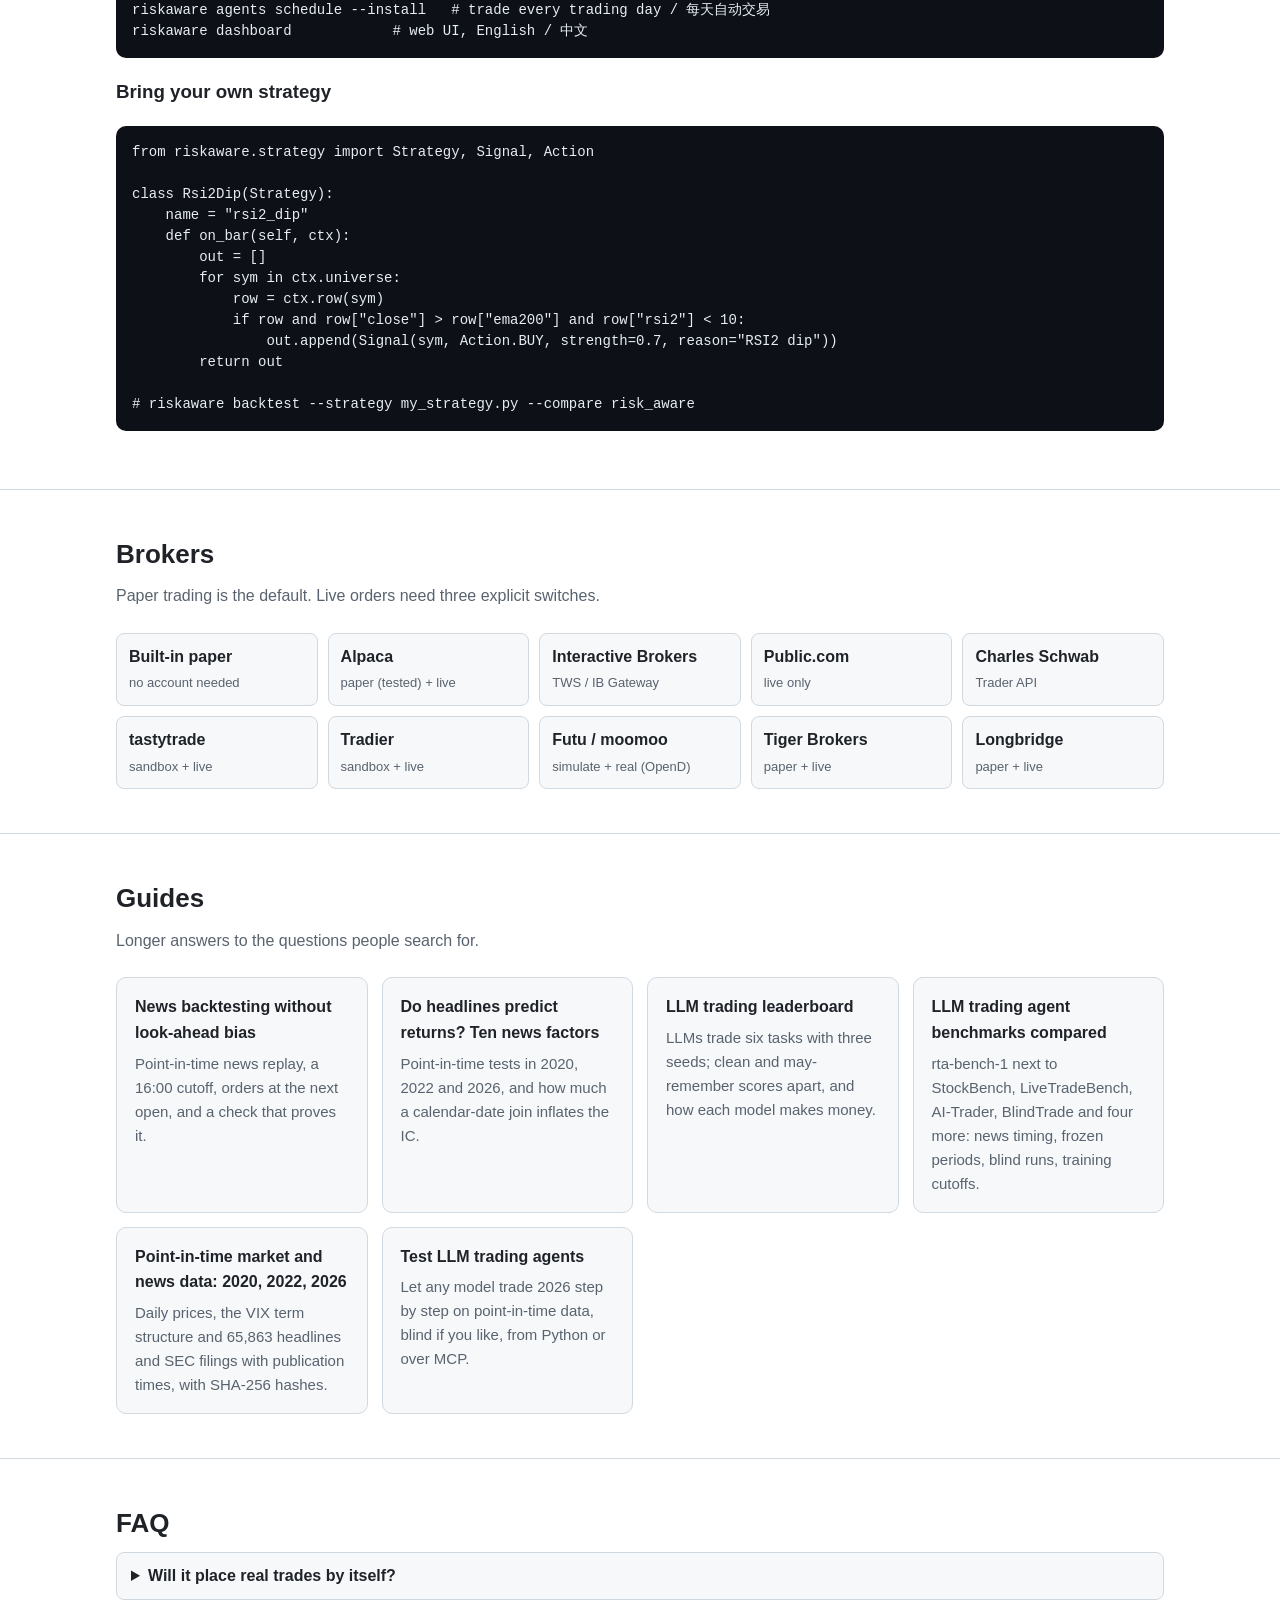
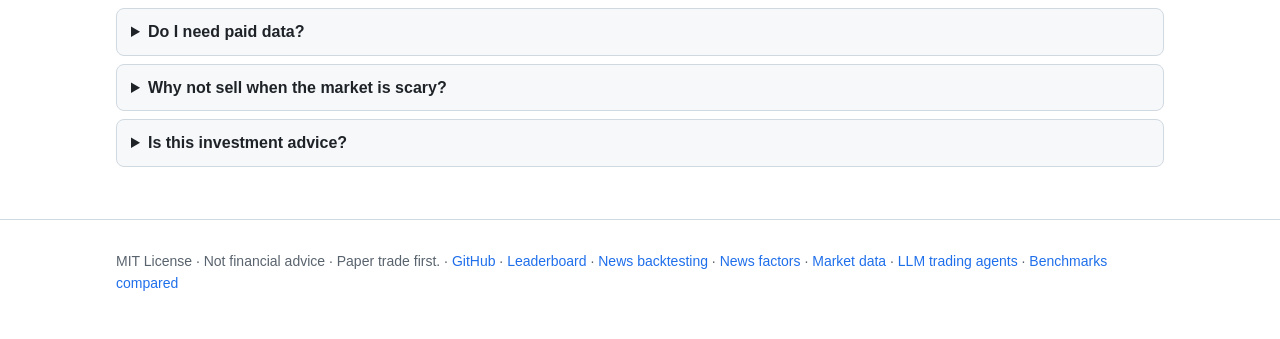
==== commit 768f7cf1: "Site: link the new public HF dataset and the leaderboard Space; news is replayed, not distributed - " ====
--- a/site/index.html
+++ b/site/index.html
@@ -6,7 +6,7 @@
 <meta name="google-site-verification" content="ZbjaI8ZlxyAvXvUORFcO0WAIKTXZtYcmOX0ZknK5ZJ0">
 <meta name="msvalidate.01" content="38CA98D01ECA41B71334E56072B086B7">
 <title>LLM trading agent benchmark and leaderboard with news replayed by publication time · Risk-Aware Trading Agents · 风险感知交易智能体</title>
-<meta name="description" content="Benchmark LLM trading agents on news replayed by publication time: three frozen US markets (the 2020 crash, the 2022 bear market, 2026) with 65,863 headlines replayed by publication time, a public model leaderboard scored before and after each training cutoff, and a prompt leaderboard. Open source, MIT. 开源 LLM 交易智能体基准：按发布时间回放新闻、模型榜单、Prompt 榜。">
+<meta name="description" content="Benchmark LLM trading agents on news replayed by publication time: three frozen US markets (the 2020 crash, the 2022 bear market, 2026) with 65,863 bundled headlines, a public model leaderboard scored before and after each training cutoff, and a prompt leaderboard. Open source, MIT. 开源 LLM 交易智能体基准：按发布时间回放新闻、模型榜单、Prompt 榜。">
 <meta name="keywords" content="LLM trading agent benchmark, LLM trading leaderboard, AI trading benchmark, financial LLM evaluation, prompt leaderboard, news replayed by publication time, news backtesting, backtest with news, look-ahead bias, point-in-time data, historical news dataset, stock market dataset 2026, LLM trading agent, AI trading agents, trading agent benchmark, MCP server, swing trading, backtesting, risk management, FOMC, VIX, fear and greed, Alpaca, Interactive Brokers, Futu, moomoo, Tiger, Longbridge, Schwab, tastytrade, Tradier, Public, 新闻回测, 未来函数, 量化交易, 交易机器人, 美股, 抄底, 风控">
 <link rel="canonical" href="https://jackson-cmd.github.io/risk-aware-trading-agents/">
 <link rel="alternate" hreflang="en" href="https://jackson-cmd.github.io/risk-aware-trading-agents/">
@@ -22,7 +22,7 @@
 <meta property="og:image:alt" content="Risk-Aware Trading Agents: AI trading agents for US stocks and news backtesting without look-ahead">
 <meta name="twitter:card" content="summary_large_image">
 <script type="application/ld+json">{"@context":"https://schema.org","@type":"SoftwareSourceCode","name":"Risk-Aware Trading Agents","description":"An open-source benchmark for LLM trading agents with news replayed by publication time (three frozen US markets: the 2020 crash, the 2022 bear market and 2026, with 65,863 timestamped headlines), a public model leaderboard scored before and after each training cutoff, a prompt leaderboard, and risk-aware AI trading agents for US stocks: market regimes from FOMC, CPI and VIX, dip buying with earnings checks, cross-verified news, point-in-time research data for 2020, 2022 and 2026 with a look-ahead check, LLM agents over MCP, and paper and live trading on 10 brokers.","codeRepository":"https://github.com/jackson-cmd/risk-aware-trading-agents","url":"https://jackson-cmd.github.io/risk-aware-trading-agents/","programmingLanguage":"Python","license":"https://opensource.org/licenses/MIT","keywords":["LLM trading agent benchmark","LLM trading leaderboard","prompt leaderboard","AI trading agents","news backtesting","look-ahead bias","point-in-time data","LLM trading agents","MCP server","backtesting","swing trading","risk management","VIX","paper trading"],"identifier":"https://doi.org/10.5281/zenodo.24202496"}</script>
-<script type="application/ld+json">{"@context":"https://schema.org","@type":"Dataset","name":"rta-bench-1: a benchmark for LLM trading agents with news replayed by publication time","alternateName":["LLM trading agent benchmark","Point-in-time financial news dataset"],"description":"A benchmark for LLM trading agents, with news replayed by the minute it was published. Three frozen US stock markets (the 2020 COVID crash, the 2022 rate-hike bear market and 2026 to 11 November), each with daily prices for 64 large-cap stocks and 25 ETFs from two years before, the VIX term structure, and and the period's news replayed by publication time (65,863 headlines and SEC 8-K filings; the headlines are not redistributed); six tasks, each period blind and with the real names; and a public leaderboard of LLMs scored apart before and after their training cutoffs, where every entry replays to the same numbers.","url":"https://jackson-cmd.github.io/risk-aware-trading-agents/","identifier":"https://doi.org/10.5281/zenodo.24202496","sameAs":["https://github.com/jackson-cmd/risk-aware-trading-agents"],"license":"https://opensource.org/licenses/MIT","isAccessibleForFree":true,"inLanguage":"en","keywords":["LLM trading agent benchmark","LLM trading leaderboard","benchmark for LLM trading agents with news","news backtesting without look-ahead bias","point-in-time financial news dataset","look-ahead bias","data contamination","financial LLM evaluation","stock market data","SEC 8-K filings"],"creator":{"@type":"Organization","name":"Risk-Aware Trading Agents contributors","url":"https://github.com/jackson-cmd/risk-aware-trading-agents"},"temporalCoverage":["2018-01-02/2022-12-30","2024-01-02/2026-11-11"],"distribution":[{"@type":"DataDownload","name":"Prices, 2026 period","encodingFormat":"text/csv","contentUrl":"https://github.com/jackson-cmd/risk-aware-trading-agents/raw/main/src/riskaware/research/data/market_2026.csv.gz"},{"@type":"DataDownload","name":"Prices, 2022 period","encodingFormat":"text/csv","contentUrl":"https://github.com/jackson-cmd/risk-aware-trading-agents/raw/main/src/riskaware/research/data/market_2022.csv.gz"},{"@type":"DataDownload","name":"Prices, 2020 period","encodingFormat":"text/csv","contentUrl":"https://github.com/jackson-cmd/risk-aware-trading-agents/raw/main/src/riskaware/research/data/market_2020.csv.gz"},{"@type":"DataDownload","name":"Leaderboard results","encodingFormat":"application/json","contentUrl":"https://jackson-cmd.github.io/risk-aware-trading-agents/assets/data/leaderboard.json"},{"@type":"DataDownload","name":"Every release with its code, data and entries (Zenodo)","encodingFormat":"application/zip","contentUrl":"https://doi.org/10.5281/zenodo.24202496"}]}</script>
+<script type="application/ld+json">{"@context":"https://schema.org","@type":"Dataset","name":"rta-bench-1: a benchmark for LLM trading agents with news replayed by publication time","alternateName":["LLM trading agent benchmark"],"description":"A benchmark for LLM trading agents, with news replayed by the minute it was published. Three frozen US stock markets (the 2020 COVID crash, the 2022 rate-hike bear market and 2026 to 11 November), each with daily prices for 64 large-cap stocks and 25 ETFs from two years before and the VIX term structure; six tasks, each period blind and with the real names; and a public leaderboard of LLMs scored apart before and after their training cutoffs, where every entry replays to the same numbers. The results are based on 65,863 Benzinga headlines and SEC 8-K filings replayed by publication time; the headline data has license restrictions and is not distributed.","url":"https://jackson-cmd.github.io/risk-aware-trading-agents/","sameAs":["https://github.com/jackson-cmd/risk-aware-trading-agents","https://huggingface.co/datasets/jacksonwangpro1/rta-bench-llm-trading-benchmark","https://huggingface.co/spaces/jacksonwangpro1/llm-trading-agent-leaderboard"],"license":"https://opensource.org/licenses/MIT","isAccessibleForFree":true,"inLanguage":"en","keywords":["LLM trading agent benchmark","LLM trading leaderboard","benchmark for LLM trading agents with news","news backtesting without look-ahead bias","point-in-time data","look-ahead bias","data contamination","financial LLM evaluation","stock market data"],"creator":{"@type":"Organization","name":"Risk-Aware Trading Agents contributors","url":"https://github.com/jackson-cmd/risk-aware-trading-agents"},"temporalCoverage":["2018-01-02/2022-12-30","2024-01-02/2026-11-11"],"distribution":[{"@type":"DataDownload","name":"Prices, 2026 period","encodingFormat":"text/csv","contentUrl":"https://github.com/jackson-cmd/risk-aware-trading-agents/raw/main/src/riskaware/research/data/market_2026.csv.gz"},{"@type":"DataDownload","name":"Prices, 2022 period","encodingFormat":"text/csv","contentUrl":"https://github.com/jackson-cmd/risk-aware-trading-agents/raw/main/src/riskaware/research/data/market_2022.csv.gz"},{"@type":"DataDownload","name":"Prices, 2020 period","encodingFormat":"text/csv","contentUrl":"https://github.com/jackson-cmd/risk-aware-trading-agents/raw/main/src/riskaware/research/data/market_2020.csv.gz"},{"@type":"DataDownload","name":"Prices, 2026 period (Parquet on Hugging Face)","encodingFormat":"application/vnd.apache.parquet","contentUrl":"https://huggingface.co/datasets/jacksonwangpro1/rta-bench-llm-trading-benchmark/resolve/main/data/prices.parquet"},{"@type":"DataDownload","name":"Prices, 2022 period (Parquet on Hugging Face)","encodingFormat":"application/vnd.apache.parquet","contentUrl":"https://huggingface.co/datasets/jacksonwangpro1/rta-bench-llm-trading-benchmark/resolve/main/data/prices_2022.parquet"},{"@type":"DataDownload","name":"Prices, 2020 period (Parquet on Hugging Face)","encodingFormat":"application/vnd.apache.parquet","contentUrl":"https://huggingface.co/datasets/jacksonwangpro1/rta-bench-llm-trading-benchmark/resolve/main/data/prices_2020.parquet"},{"@type":"DataDownload","name":"Leaderboard results","encodingFormat":"application/json","contentUrl":"https://jackson-cmd.github.io/risk-aware-trading-agents/assets/data/leaderboard.json"},{"@type":"DataDownload","name":"Leaderboard entries (Parquet on Hugging Face)","encodingFormat":"application/vnd.apache.parquet","contentUrl":"https://huggingface.co/datasets/jacksonwangpro1/rta-bench-llm-trading-benchmark/resolve/main/data/leaderboard.parquet"},{"@type":"DataDownload","name":"Rule and buy-and-hold anchors (Parquet on Hugging Face)","encodingFormat":"application/vnd.apache.parquet","contentUrl":"https://huggingface.co/datasets/jacksonwangpro1/rta-bench-llm-trading-benchmark/resolve/main/data/anchors.parquet"}]}</script>
 <style>
 :root{--bg:#ffffff;--fg:#1f2328;--muted:#59636e;--card:#f6f8fa;--line:#d1d9e0;--accent:#1f6feb;--green:#1a7f37;--amber:#9a6700;--red:#cf222e;--code:#0d1117;--code-fg:#e6edf3}
 @media (prefers-color-scheme: dark){:root:not([data-theme="light"]){--bg:#0d1117;--fg:#e6edf3;--muted:#9198a1;--card:#151b23;--line:#3d444d;--accent:#4493f8;--green:#3fb950;--amber:#d29922;--red:#f85149;--code:#010409}}
@@ -110,8 +110,8 @@
 <section id="unique"><div class="wrap">
   <h2><span lang="en">Three things you will not find elsewhere</span><span lang="zh">别处没有的三件事</span></h2>
   <div class="grid">
-    <a class="card" href="news-backtesting.html" lang="en"><h3>News replayed by publication time</h3><p>65,863 headlines and SEC filings for 2020, 2022 and 2026, each replayed from the minute it was published. Joined by calendar date, our example signal makes +32 bp a trade; joined by publication time, it loses 6.7 bp.</p></a>
-    <a class="card" href="zh/news-backtesting.html" lang="zh"><h3>按发布时间回放新闻</h3><p>2020、2022、2026 三年共 65,863 条新闻标题和 SEC 公告，每条都从发布的那一分钟起回放。同一个信号，按日历日期对齐新闻每笔赚 32 bp，按发布时间对齐每笔亏 6.7 bp。</p></a>
+    <a class="card" href="news-backtesting.html" lang="en"><h3>News replayed by publication time</h3><p>65,863 headlines and SEC filings with their publication times ship with the package for 2020, 2022 and 2026, cut from a local archive of about 3.2 million from 2011 to 2026. Joined by calendar date, our example signal makes +32 bp a trade; joined by publication time, it loses 6.7 bp.</p></a>
+    <a class="card" href="zh/news-backtesting.html" lang="zh"><h3>按发布时间回放新闻</h3><p>安装包自带 2020、2022、2026 三年共 65,863 条带发布时间的新闻标题和 SEC 公告，切自约 320 万条的本地新闻库（2011–2026 年）。同一个信号，按日历日期对齐新闻每笔赚 32 bp，按发布时间对齐每笔亏 6.7 bp。</p></a>
     <a class="card" href="leaderboard.html" lang="en"><h3>A leaderboard of LLM traders</h3><p>Llama 3.2, GPT-5.6 Luna, Claude and Gemini trade the same 56 stocks through 2026, the 2022 bear market and the 2020 crash, blind and with names, three seeds each. Scores after each model's training cutoff are ranked, earlier ones listed apart, and every entry replays to the same numbers.</p></a>
     <a class="card" href="zh/leaderboard.html" lang="zh"><h3>LLM 交易员榜单</h3><p>Llama 3.2、GPT-5.6 Luna、Claude、Gemini 在 2026 年、2022 年熊市和 2020 年暴跌里交易同样的 56 只股票，盲测和实名各三个种子。训练截止日之后的成绩参与排名，之前的单独列出，每条成绩都能重放核对。</p></a>
     <a class="card" href="leaderboard.html#prompts" lang="en"><h3>A prompt leaderboard</h3><p>Which system prompt makes an LLM trade better: personas, risk rules, reasoning first, a focus on news or trend, examples, output formats. Each change is tested on the same periods and seeds, against the noise between seeds.</p></a>
@@ -163,7 +163,7 @@
     <div class="card"><h3><span lang="en">Your own strategies</span><span lang="zh">写你自己的策略</span></h3><p><span lang="en">Write one Python method, then backtest, compare and paper trade it with the same risk engine. Optional bull / bear / judge LLM review with hard bounds.</span><span lang="zh">只要写一个 Python 方法，就能用同一套风控去回测、对比和模拟盘交易。可选的 LLM 多空辩论复核，影响有硬性上限。</span></p></div>
     <div class="card"><h3><span lang="en">Agents that trade every day</span><span lang="zh">每天自动交易的智能体</span></h3><p><span lang="en">Give any strategy its own paper account. A background job on macOS, Linux or Windows trades every agent once per trading day on free prices, and a leaderboard compares them with SPY.</span><span lang="zh">给任意策略配一个独立的模拟账户。macOS、Linux 或 Windows 上的后台任务每个交易日用免费价格让每个智能体交易一次，排行榜拿它们和 SPY 对比。</span></p></div>
     <div class="card"><h3><span lang="en">Works with Claude (MCP)</span><span lang="zh">能在 Claude 里用（MCP）</span></h3><p><span lang="en"><code>riskaware mcp</code> lets Claude, Codex, Gemini or any MCP client read the regime, scan, backtest and run the paper agents. Describe a strategy in words and the AI writes it as code and backtests it, checked for look-ahead. No tool can touch a live account.</span><span lang="zh"><code>riskaware mcp</code> 让 Claude、Codex、Gemini 或任何 MCP 客户端查市场状态、扫描、回测和运行模拟盘智能体。用大白话说出策略，AI 把它写成代码并回测，代码会先检查有没有偷看未来。没有任何工具能碰实盘账户。</span></p></div>
-    <div class="card"><h3><span lang="en">News in backtests, no look-ahead</span><span lang="zh">回测带新闻，不偷看未来</span></h3><p><span lang="en">News comes from your own archive: SEC 8-K filings for free, your own news feed, or a CSV. Each backtest day sees only what was published before its close, and orders fill the next day.</span><span lang="zh">新闻来自你自己的新闻库：免费的 SEC 8-K 公告、你自己的新闻源或 CSV。回测每天只能看到收盘前已发布的新闻，第二天才成交。</span></p></div>
+    <div class="card"><h3><span lang="en">News in backtests, no look-ahead</span><span lang="zh">回测带新闻，不偷看未来</span></h3><p><span lang="en">2026 headlines and SEC 8-K filings for the built-in lists ship with the package. Each backtest day sees only what was published before its close, and orders fill the next day.</span><span lang="zh">安装包自带内置股票池 2026 年的新闻标题和 SEC 8-K 公告。回测每天只能看到收盘前已发布的新闻，第二天才成交。</span></p></div>
   </div>
 </div></section>
 
@@ -230,7 +230,7 @@
   </table></div>
   <p class="note"><span lang="en">Read this honestly: it earns less than the index in a long bull market and loses about half as much in the bad stretches. The list is today's large caps (survivorship bias), this long run uses no news or fundamentals (2026 with news is below), and past results do not predict future ones. Reproduce it with <code>riskaware backtest --compare buy_and_hold</code>.</span><span lang="zh">要客观地看：在长牛市里它赚得比指数少，跌的时候亏得大约只有指数的一半。股票池是今天的大盘股（有幸存者偏差），这组长期回测没有用新闻和财报数据（2026 年带新闻的结果见下方），过去的表现也不代表未来。用 <code>riskaware backtest --compare buy_and_hold</code> 可以自己复现。</span></p>
   <h3 id="backtest-2026" style="margin-top:36px"><span lang="en">2026 so far, with news</span><span lang="zh">2026 年至今，带新闻</span></h3>
-  <p class="sub"><span lang="en">The same agent from January 2 to November 11, 2026, reading 15,542 headlines and 605 SEC filings for these stocks; each day sees only what was out before its close.</span><span lang="zh">同一个智能体回测 2026 年 1 月 2 日到 11 月 11 日，读这些股票的 15,542 条标题和 605 份 SEC 公告；每天只看当天收盘前已经发布的新闻。</span></p>
+  <p class="sub"><span lang="en">The same agent from January 2 to November 11, 2026, reading the 15,542 headlines and 605 SEC filings for these stocks that ship with the package; each day sees only what was out before its close.</span><span lang="zh">同一个智能体回测 2026 年 1 月 2 日到 11 月 11 日，读安装包自带的这些股票的 15,542 条标题和 605 份 SEC 公告；每天只看当天收盘前已经发布的新闻。</span></p>
   <img class="chart" lang="en" src="assets/backtest_2026_news_en.png" alt="2026 equity and drawdown of the risk-aware agent with news versus SPY">
   <img class="chart" lang="zh" src="assets/backtest_2026_news_zh.png" alt="2026 年带新闻的风险感知智能体与 SPY 的净值和回撤">
   <div class="table-wrap" style="margin-top:16px"><table class="num">
@@ -243,7 +243,7 @@
   </table></div>
   <p class="note"><span lang="en">It beat SPY by 3.8 points with 60% of its money in stocks on average, and fell 5.3% in the March sell-off while SPY fell 8.9%. Without news it returned +15.4%. Ten months is a short test. Reproduce it with <code>riskaware backtest --preset megacap --start 2026-01-02 --end 2026-11-11 --news</code>.</span><span lang="zh">它平均只用 60% 的资金持股，收益比 SPY 多 3.8 个百分点；三月那波下跌里它跌了 5.3%，SPY 跌了 8.9%。不带新闻时收益是 +15.4%。十个月的回测时间偏短。用 <code>riskaware backtest --preset megacap --start 2026-01-02 --end 2026-11-11 --news</code> 可以自己复现。</span></p>
   <h3 id="research-kit" style="margin-top:36px"><span lang="en">Research kit: the frozen 2026 market</span><span lang="zh">研究工具箱：冻结的 2026 年市场</span></h3>
-  <p class="sub"><span lang="en">The whole of 2026 ships with the package, point in time: prices since 2024, the VIX term structure, every indicator and regime reading; its 16,945 headlines and SEC filings replay from your own copy. Each experiment is re-run with a random future after three cut days to prove it never looked ahead, and saved with its data hashes for papers. Over MCP, Claude can test a strategy you describe or trade the year step by step, blind if you like.</span><span lang="zh">整个 2026 年随安装包提供，全部按时间点记录：2024 年以来的价格、VIX 期限结构、每个技术指标和市场状态读数；16,945 条标题和 SEC 公告从你自己的副本回放。每次实验都会把三个切点之后的数据换成随机的再跑一遍，证明它没有偷看未来，并连同数据哈希一起保存，可以直接用于论文。通过 MCP，Claude 可以测试你描述的策略，也可以一步一步把这一年交易一遍，还能盲测。</span></p>
+  <p class="sub"><span lang="en">The whole of 2026 ships with the package, point in time: prices since 2024, the VIX term structure, 16,945 headlines and SEC filings, every indicator and regime reading. Each experiment is re-run with a random future after three cut days to prove it never looked ahead, and saved with its data hashes for papers. Over MCP, Claude can test a strategy you describe or trade the year step by step, blind if you like.</span><span lang="zh">整个 2026 年随安装包提供，全部按时间点记录：2024 年以来的价格、VIX 期限结构、16,945 条标题和 SEC 公告、每个技术指标和市场状态读数。每次实验都会把三个切点之后的数据换成随机的再跑一遍，证明它没有偷看未来，并连同数据哈希一起保存，可以直接用于论文。通过 MCP，Claude 可以测试你描述的策略，也可以一步一步把这一年交易一遍，还能盲测。</span></p>
   <img class="chart" src="assets/research_baselines.png" alt="Five swing strategies in 2026, with and without news / 五种波段策略 2026 年的表现，开和不开新闻">
   <div class="table-wrap" style="margin-top:16px"><table class="num">
     <tr><th><span lang="en">Swing strategy, 2026</span><span lang="zh">波段策略，2026 年</span></th><th><span lang="en">Without news</span><span lang="zh">不开新闻</span></th><th><span lang="en">With news</span><span lang="zh">开新闻</span></th><th>Sharpe</th><th><span lang="en">Max drawdown</span><span lang="zh">最大回撤</span></th></tr>
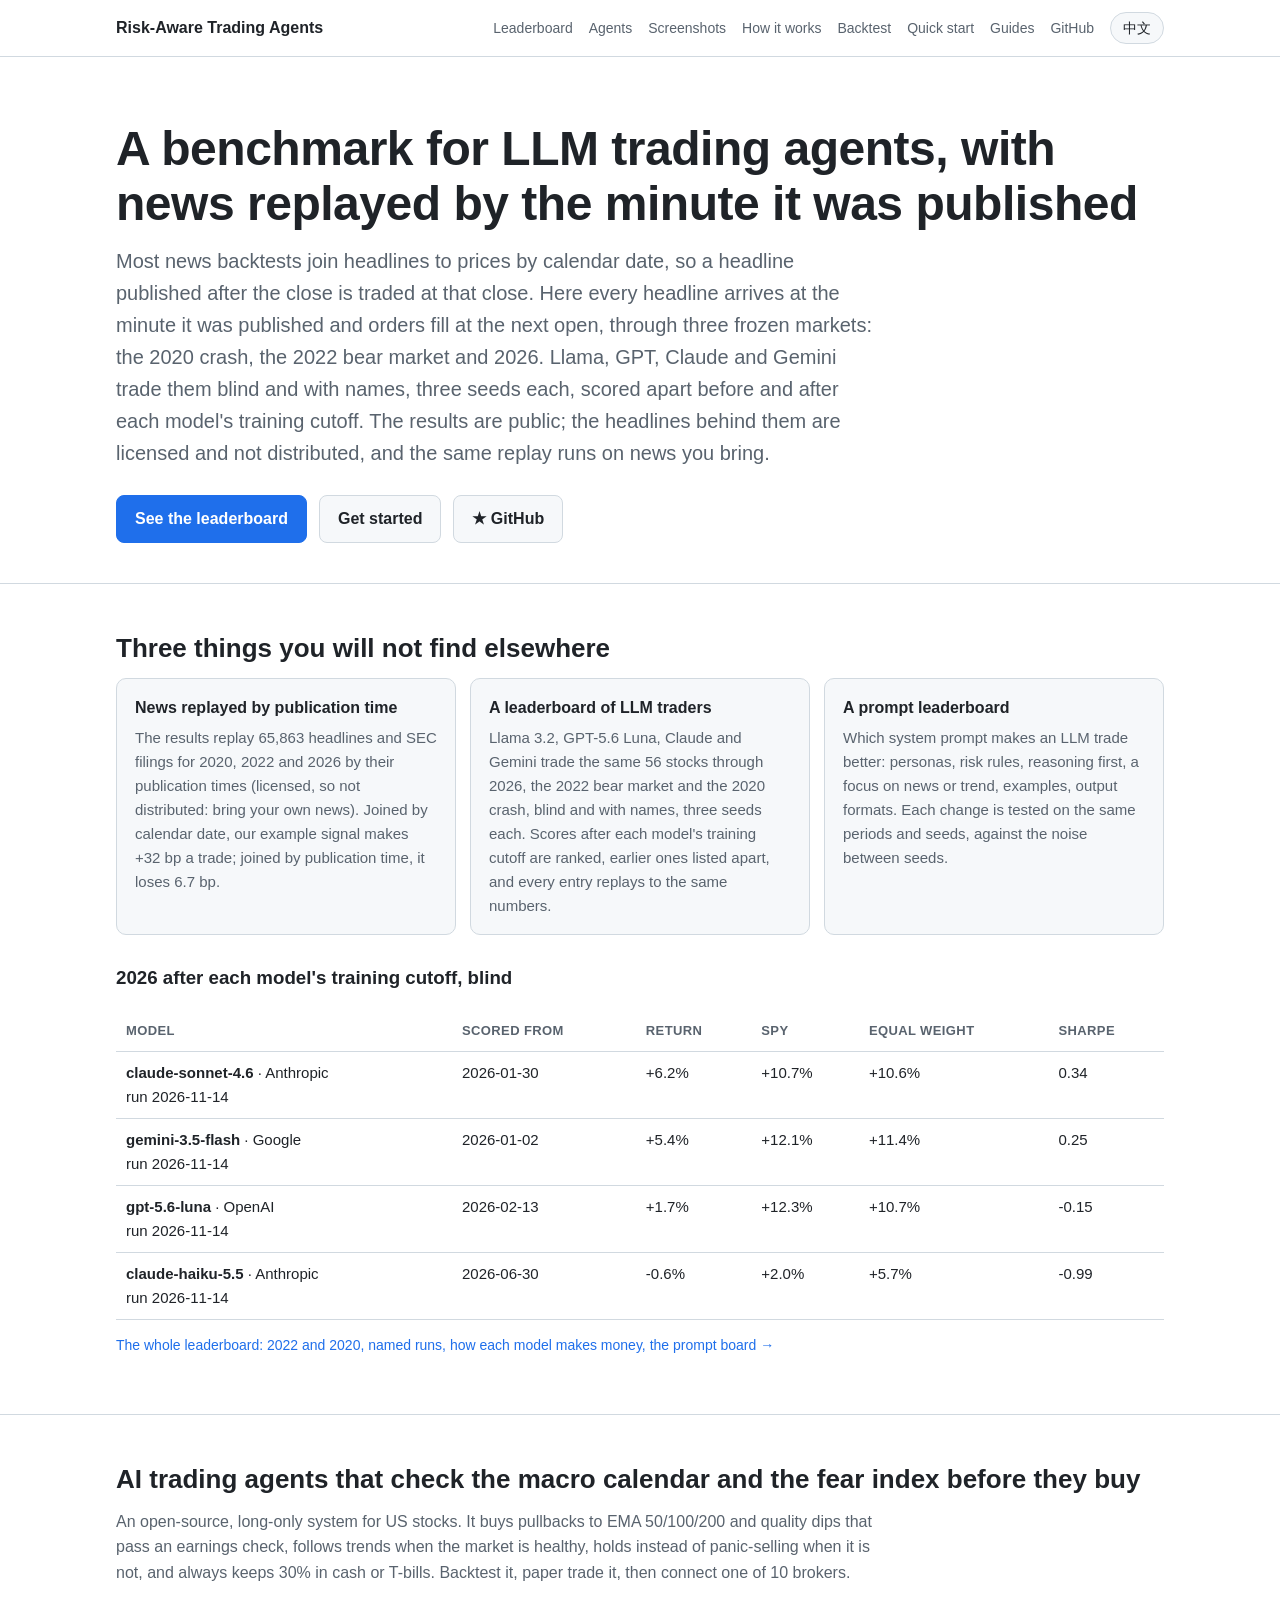
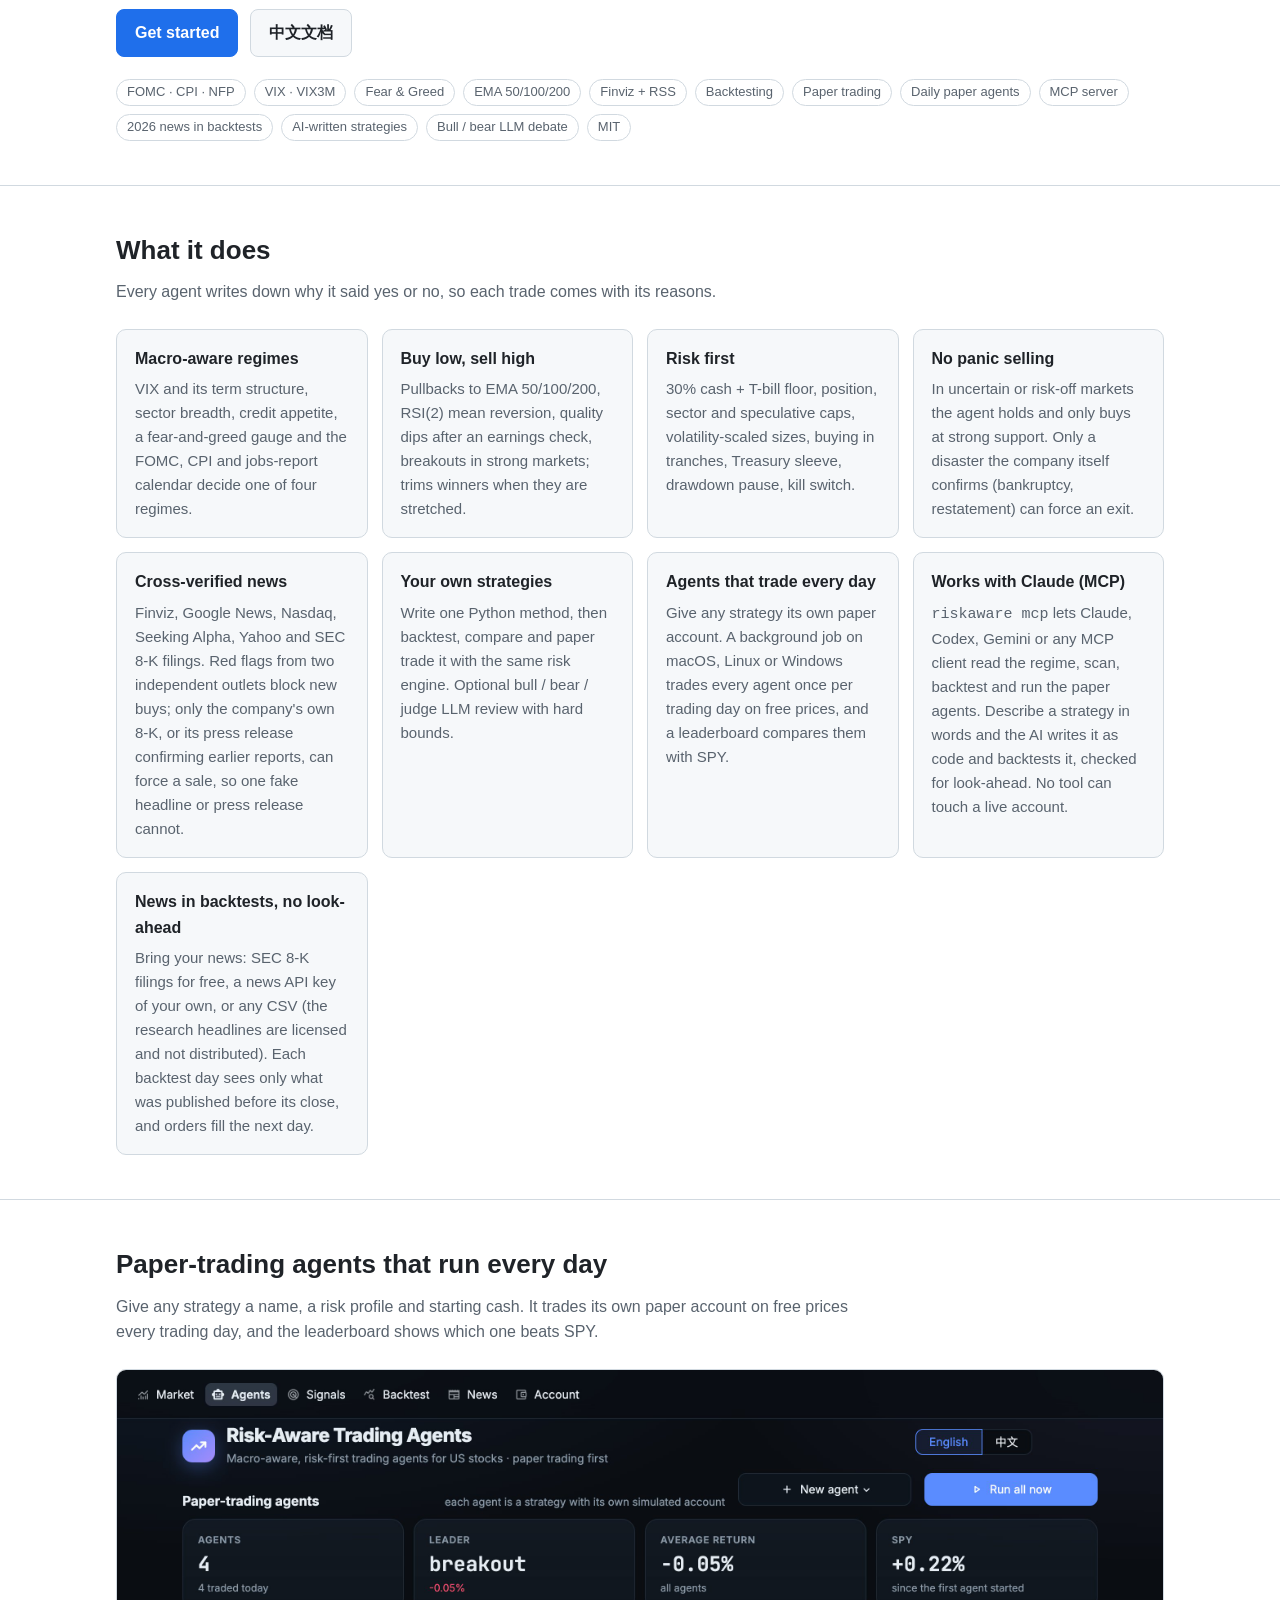
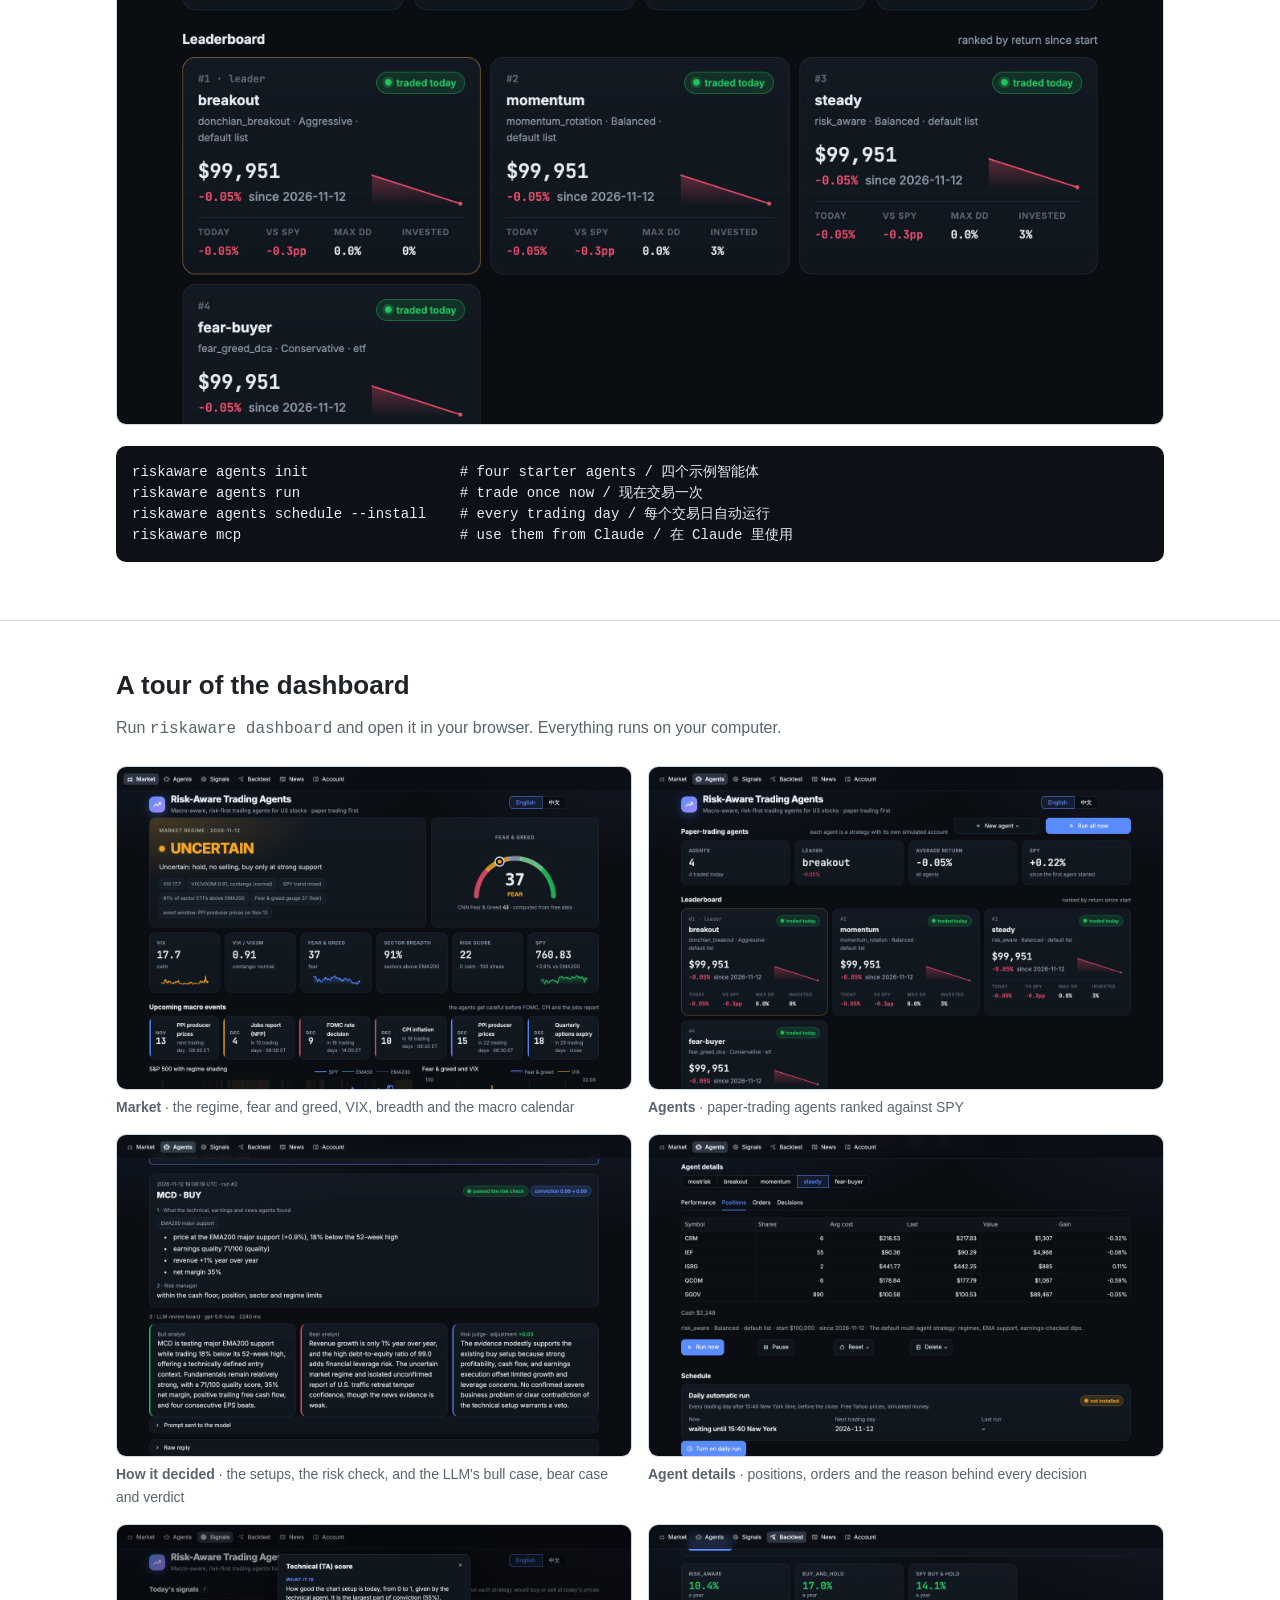
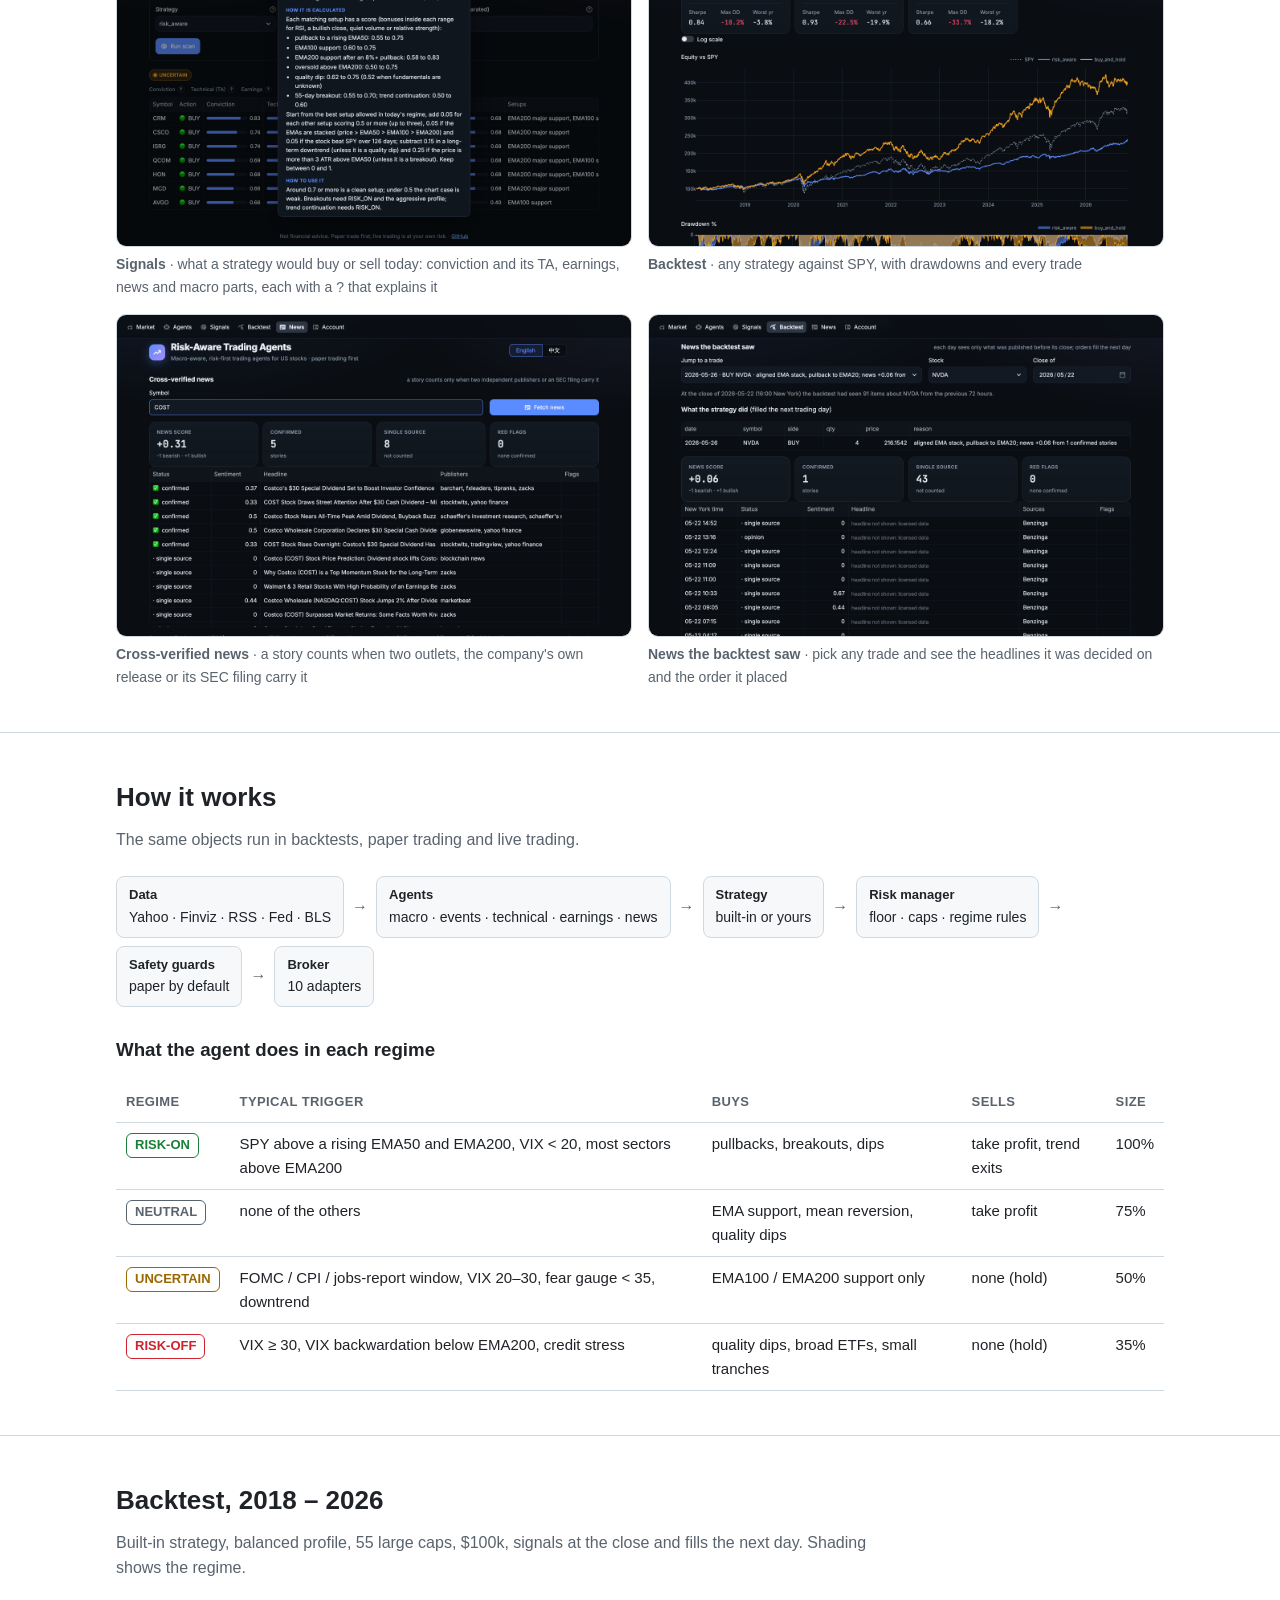
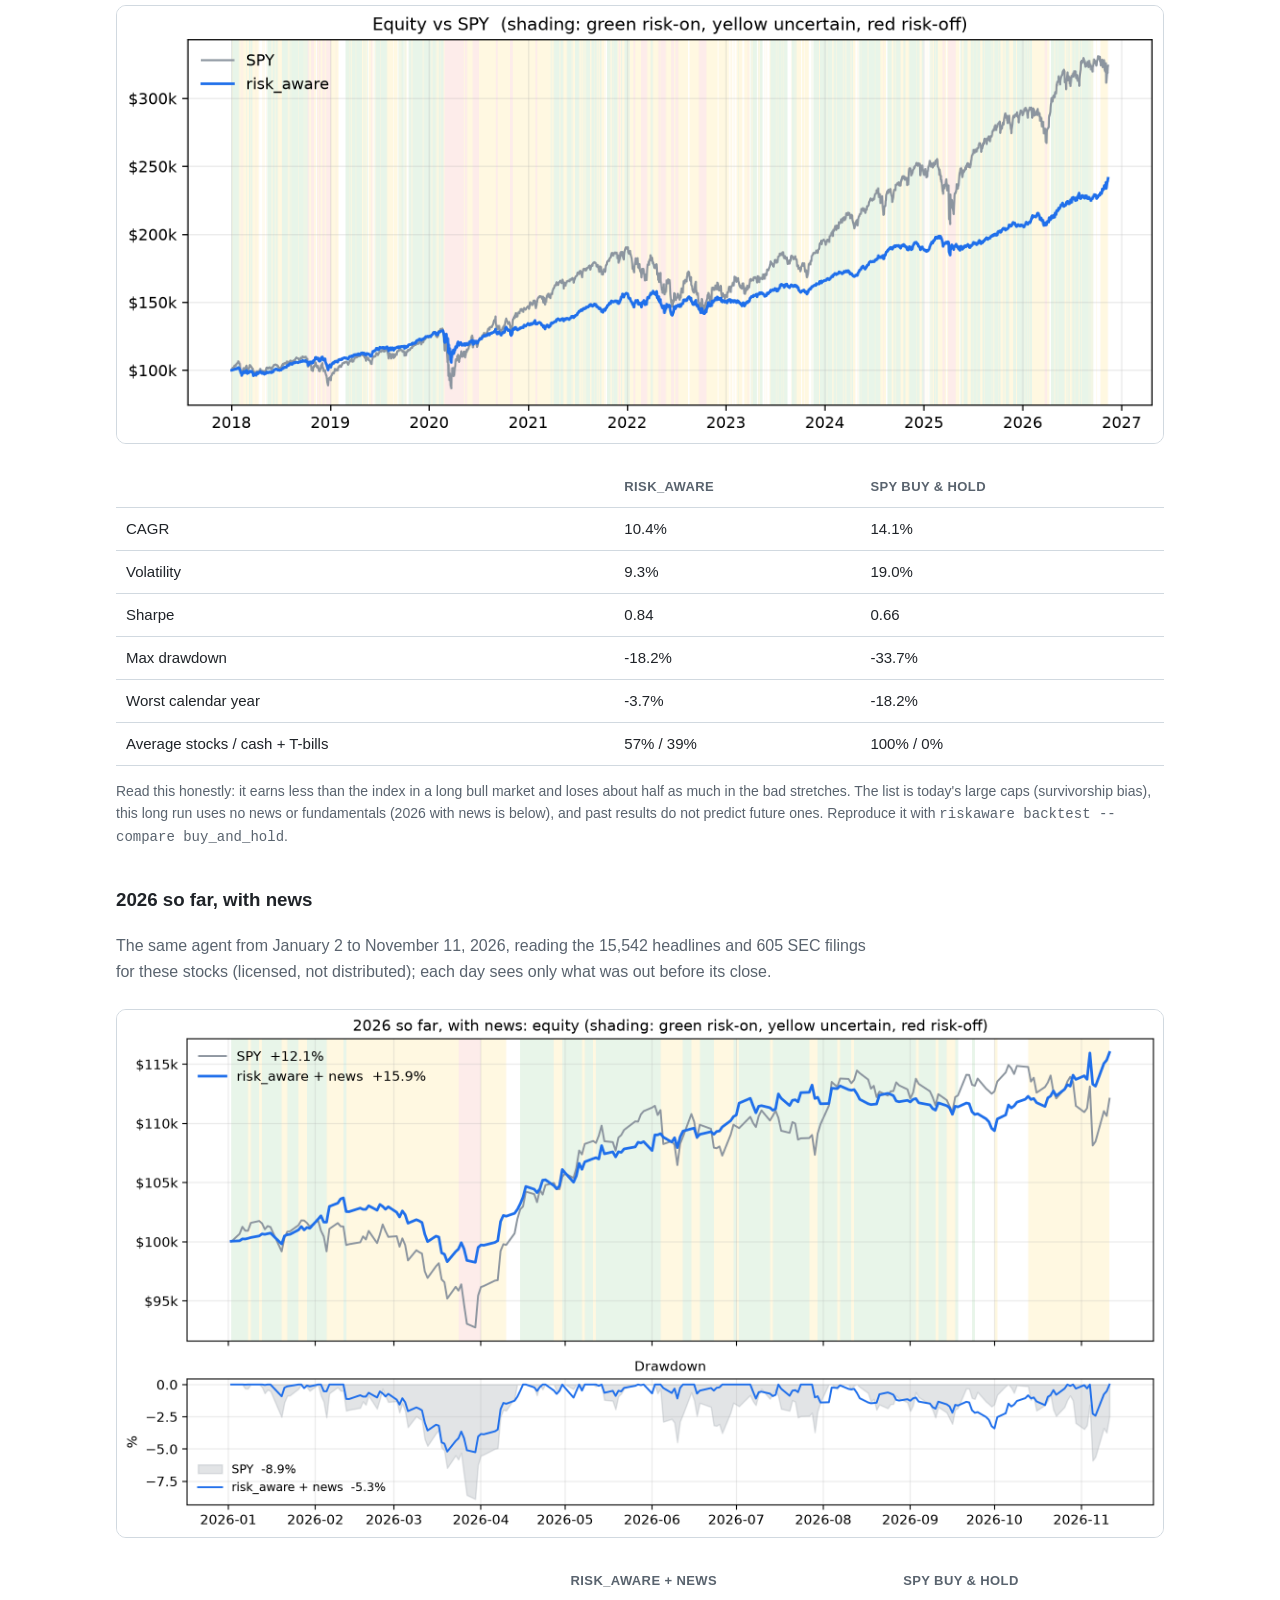
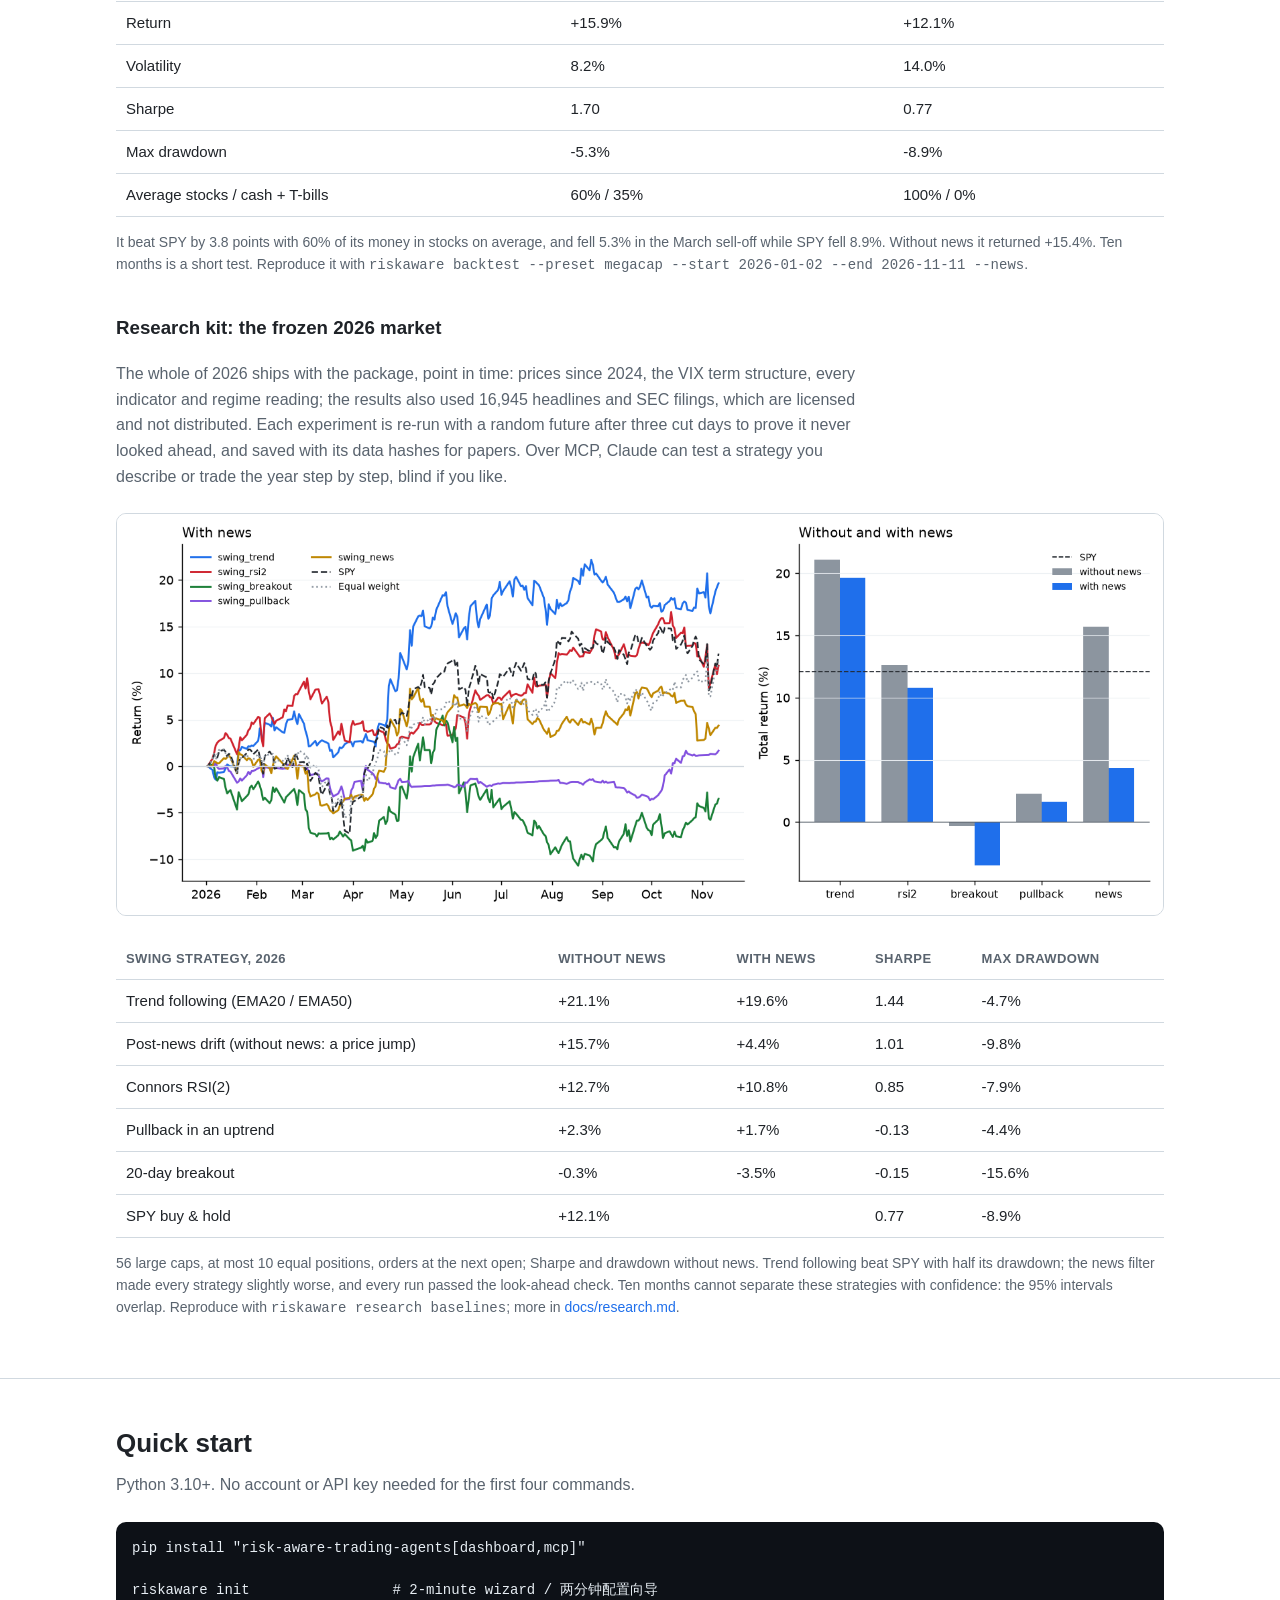
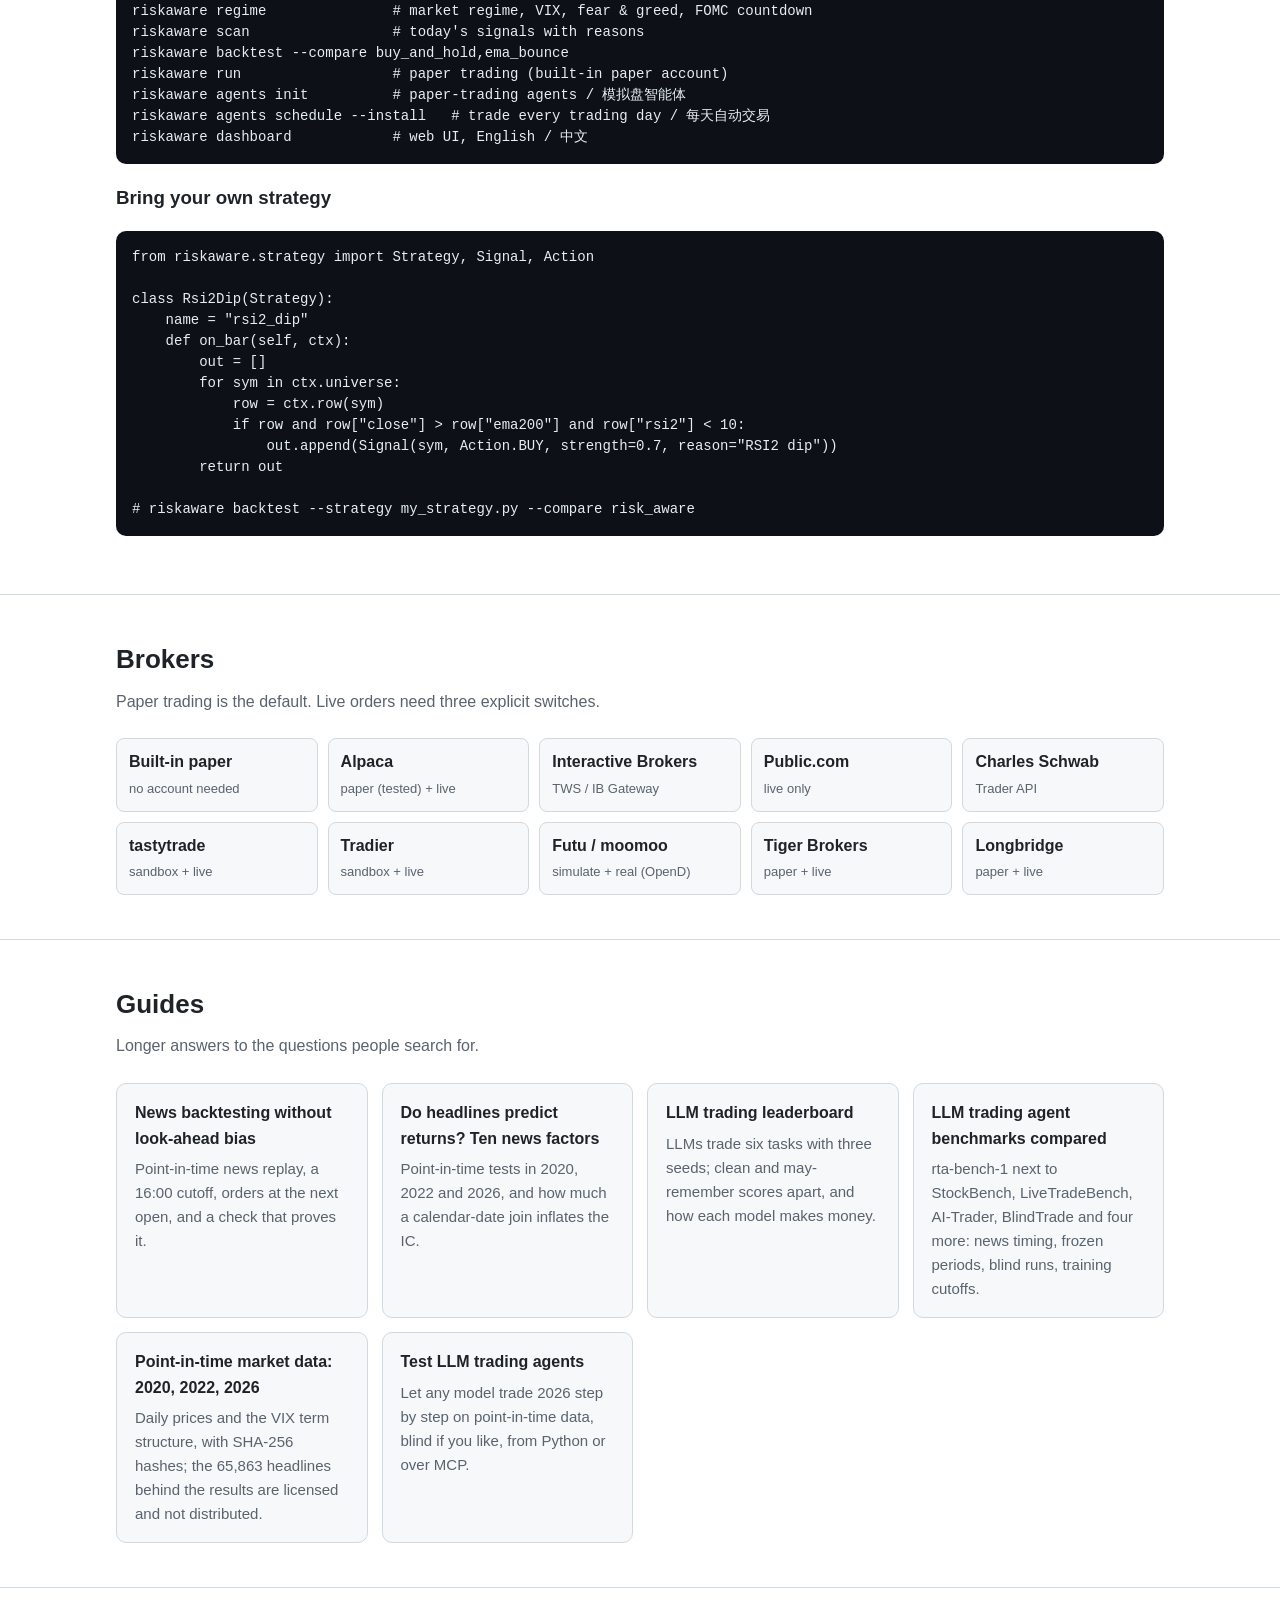
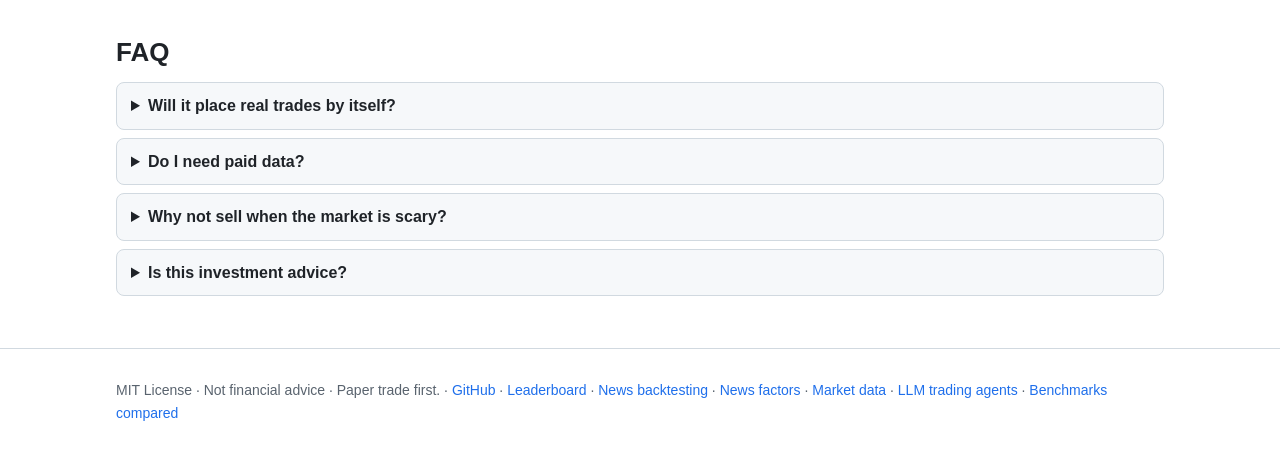
==== commit e5bde799: "Withdraw the licensed headline files; the results and their hashes stay public The 2020, 2022 and 20" ====
--- a/site/index.html
+++ b/site/index.html
@@ -6,7 +6,7 @@
 <meta name="google-site-verification" content="ZbjaI8ZlxyAvXvUORFcO0WAIKTXZtYcmOX0ZknK5ZJ0">
 <meta name="msvalidate.01" content="38CA98D01ECA41B71334E56072B086B7">
 <title>LLM trading agent benchmark and leaderboard with news replayed by publication time · Risk-Aware Trading Agents · 风险感知交易智能体</title>
-<meta name="description" content="Benchmark LLM trading agents on news replayed by publication time: three frozen US markets (the 2020 crash, the 2022 bear market, 2026) with 65,863 bundled headlines, a public model leaderboard scored before and after each training cutoff, and a prompt leaderboard. Open source, MIT. 开源 LLM 交易智能体基准：按发布时间回放新闻、模型榜单、Prompt 榜。">
+<meta name="description" content="Benchmark LLM trading agents on news replayed by publication time: three frozen US markets (the 2020 crash, the 2022 bear market, 2026) with results on 65,863 timestamped headlines, a public model leaderboard scored before and after each training cutoff, and a prompt leaderboard. Open source, MIT. 开源 LLM 交易智能体基准：按发布时间回放新闻、模型榜单、Prompt 榜。">
 <meta name="keywords" content="LLM trading agent benchmark, LLM trading leaderboard, AI trading benchmark, financial LLM evaluation, prompt leaderboard, news replayed by publication time, news backtesting, backtest with news, look-ahead bias, point-in-time data, historical news dataset, stock market dataset 2026, LLM trading agent, AI trading agents, trading agent benchmark, MCP server, swing trading, backtesting, risk management, FOMC, VIX, fear and greed, Alpaca, Interactive Brokers, Futu, moomoo, Tiger, Longbridge, Schwab, tastytrade, Tradier, Public, 新闻回测, 未来函数, 量化交易, 交易机器人, 美股, 抄底, 风控">
 <link rel="canonical" href="https://jackson-cmd.github.io/risk-aware-trading-agents/">
 <link rel="alternate" hreflang="en" href="https://jackson-cmd.github.io/risk-aware-trading-agents/">
@@ -15,14 +15,14 @@
 <meta property="og:type" content="website">
 <meta property="og:url" content="https://jackson-cmd.github.io/risk-aware-trading-agents/">
 <meta property="og:title" content="Risk-Aware Trading Agents: an LLM trading benchmark with news replayed by publication time">
-<meta property="og:description" content="Three frozen markets with 65,863 timestamped headlines, a leaderboard of LLM traders scored before and after their training cutoffs, a prompt leaderboard, and open-source risk-aware trading agents.">
+<meta property="og:description" content="Three frozen markets, results on 65,863 timestamped headlines, a leaderboard of LLM traders scored before and after their training cutoffs, a prompt leaderboard, and open-source risk-aware trading agents.">
 <meta property="og:image" content="https://jackson-cmd.github.io/risk-aware-trading-agents/assets/social-preview.png">
 <meta property="og:image:width" content="1280">
 <meta property="og:image:height" content="640">
 <meta property="og:image:alt" content="Risk-Aware Trading Agents: AI trading agents for US stocks and news backtesting without look-ahead">
 <meta name="twitter:card" content="summary_large_image">
-<script type="application/ld+json">{"@context":"https://schema.org","@type":"SoftwareSourceCode","name":"Risk-Aware Trading Agents","description":"An open-source benchmark for LLM trading agents with news replayed by publication time (three frozen US markets: the 2020 crash, the 2022 bear market and 2026, with 65,863 timestamped headlines), a public model leaderboard scored before and after each training cutoff, a prompt leaderboard, and risk-aware AI trading agents for US stocks: market regimes from FOMC, CPI and VIX, dip buying with earnings checks, cross-verified news, point-in-time research data for 2020, 2022 and 2026 with a look-ahead check, LLM agents over MCP, and paper and live trading on 10 brokers.","codeRepository":"https://github.com/jackson-cmd/risk-aware-trading-agents","url":"https://jackson-cmd.github.io/risk-aware-trading-agents/","programmingLanguage":"Python","license":"https://opensource.org/licenses/MIT","keywords":["LLM trading agent benchmark","LLM trading leaderboard","prompt leaderboard","AI trading agents","news backtesting","look-ahead bias","point-in-time data","LLM trading agents","MCP server","backtesting","swing trading","risk management","VIX","paper trading"],"identifier":"https://doi.org/10.5281/zenodo.24202496"}</script>
-<script type="application/ld+json">{"@context":"https://schema.org","@type":"Dataset","name":"rta-bench-1: a benchmark for LLM trading agents with news replayed by publication time","alternateName":["LLM trading agent benchmark"],"description":"A benchmark for LLM trading agents, with news replayed by the minute it was published. Three frozen US stock markets (the 2020 COVID crash, the 2022 rate-hike bear market and 2026 to 11 November), each with daily prices for 64 large-cap stocks and 25 ETFs from two years before and the VIX term structure; six tasks, each period blind and with the real names; and a public leaderboard of LLMs scored apart before and after their training cutoffs, where every entry replays to the same numbers. The results are based on 65,863 Benzinga headlines and SEC 8-K filings replayed by publication time; the headline data has license restrictions and is not distributed.","url":"https://jackson-cmd.github.io/risk-aware-trading-agents/","sameAs":["https://github.com/jackson-cmd/risk-aware-trading-agents","https://huggingface.co/datasets/jacksonwangpro1/rta-bench-llm-trading-benchmark","https://huggingface.co/spaces/jacksonwangpro1/llm-trading-agent-leaderboard"],"license":"https://opensource.org/licenses/MIT","isAccessibleForFree":true,"inLanguage":"en","keywords":["LLM trading agent benchmark","LLM trading leaderboard","benchmark for LLM trading agents with news","news backtesting without look-ahead bias","point-in-time data","look-ahead bias","data contamination","financial LLM evaluation","stock market data"],"creator":{"@type":"Organization","name":"Risk-Aware Trading Agents contributors","url":"https://github.com/jackson-cmd/risk-aware-trading-agents"},"temporalCoverage":["2018-01-02/2022-12-30","2024-01-02/2026-11-11"],"distribution":[{"@type":"DataDownload","name":"Prices, 2026 period","encodingFormat":"text/csv","contentUrl":"https://github.com/jackson-cmd/risk-aware-trading-agents/raw/main/src/riskaware/research/data/market_2026.csv.gz"},{"@type":"DataDownload","name":"Prices, 2022 period","encodingFormat":"text/csv","contentUrl":"https://github.com/jackson-cmd/risk-aware-trading-agents/raw/main/src/riskaware/research/data/market_2022.csv.gz"},{"@type":"DataDownload","name":"Prices, 2020 period","encodingFormat":"text/csv","contentUrl":"https://github.com/jackson-cmd/risk-aware-trading-agents/raw/main/src/riskaware/research/data/market_2020.csv.gz"},{"@type":"DataDownload","name":"Prices, 2026 period (Parquet on Hugging Face)","encodingFormat":"application/vnd.apache.parquet","contentUrl":"https://huggingface.co/datasets/jacksonwangpro1/rta-bench-llm-trading-benchmark/resolve/main/data/prices.parquet"},{"@type":"DataDownload","name":"Prices, 2022 period (Parquet on Hugging Face)","encodingFormat":"application/vnd.apache.parquet","contentUrl":"https://huggingface.co/datasets/jacksonwangpro1/rta-bench-llm-trading-benchmark/resolve/main/data/prices_2022.parquet"},{"@type":"DataDownload","name":"Prices, 2020 period (Parquet on Hugging Face)","encodingFormat":"application/vnd.apache.parquet","contentUrl":"https://huggingface.co/datasets/jacksonwangpro1/rta-bench-llm-trading-benchmark/resolve/main/data/prices_2020.parquet"},{"@type":"DataDownload","name":"Leaderboard results","encodingFormat":"application/json","contentUrl":"https://jackson-cmd.github.io/risk-aware-trading-agents/assets/data/leaderboard.json"},{"@type":"DataDownload","name":"Leaderboard entries (Parquet on Hugging Face)","encodingFormat":"application/vnd.apache.parquet","contentUrl":"https://huggingface.co/datasets/jacksonwangpro1/rta-bench-llm-trading-benchmark/resolve/main/data/leaderboard.parquet"},{"@type":"DataDownload","name":"Rule and buy-and-hold anchors (Parquet on Hugging Face)","encodingFormat":"application/vnd.apache.parquet","contentUrl":"https://huggingface.co/datasets/jacksonwangpro1/rta-bench-llm-trading-benchmark/resolve/main/data/anchors.parquet"}]}</script>
+<script type="application/ld+json">{"@context":"https://schema.org","@type":"SoftwareSourceCode","name":"Risk-Aware Trading Agents","description":"An open-source benchmark for LLM trading agents with news replayed by publication time (three frozen US markets: the 2020 crash, the 2022 bear market and 2026; the results use 65,863 timestamped headlines, which are licensed and not distributed), a public model leaderboard scored before and after each training cutoff, a prompt leaderboard, and risk-aware AI trading agents for US stocks: market regimes from FOMC, CPI and VIX, dip buying with earnings checks, cross-verified news, point-in-time research data for 2020, 2022 and 2026 with a look-ahead check, LLM agents over MCP, and paper and live trading on 10 brokers.","codeRepository":"https://github.com/jackson-cmd/risk-aware-trading-agents","url":"https://jackson-cmd.github.io/risk-aware-trading-agents/","programmingLanguage":"Python","license":"https://opensource.org/licenses/MIT","keywords":["LLM trading agent benchmark","LLM trading leaderboard","prompt leaderboard","AI trading agents","news backtesting","look-ahead bias","point-in-time data","LLM trading agents","MCP server","backtesting","swing trading","risk management","VIX","paper trading"]}</script>
+<script type="application/ld+json">{"@context":"https://schema.org","@type":"Dataset","name":"rta-bench-1: a benchmark for LLM trading agents with news replayed by publication time","alternateName":["LLM trading agent benchmark"],"description":"A benchmark for LLM trading agents, with news replayed by the minute it was published. Three frozen US stock markets (the 2020 COVID crash, the 2022 rate-hike bear market and 2026 to 11 November), each with daily prices for 64 large-cap stocks and 25 ETFs from two years before and the VIX term structure; six tasks, each period blind and with the real names; and a public leaderboard of LLMs scored apart before and after their training cutoffs, where every entry replays to the same numbers. The results are based on 65,863 headlines and SEC 8-K filings replayed by publication time; the headline data has license restrictions and is not distributed.","url":"https://jackson-cmd.github.io/risk-aware-trading-agents/","sameAs":["https://github.com/jackson-cmd/risk-aware-trading-agents","https://huggingface.co/datasets/jacksonwangpro1/rta-bench-llm-trading-benchmark","https://huggingface.co/spaces/jacksonwangpro1/llm-trading-agent-leaderboard"],"license":"https://opensource.org/licenses/MIT","isAccessibleForFree":true,"inLanguage":"en","keywords":["LLM trading agent benchmark","LLM trading leaderboard","benchmark for LLM trading agents with news","news backtesting without look-ahead bias","point-in-time data","look-ahead bias","data contamination","financial LLM evaluation","stock market data"],"creator":{"@type":"Organization","name":"Risk-Aware Trading Agents contributors","url":"https://github.com/jackson-cmd/risk-aware-trading-agents"},"temporalCoverage":["2018-01-02/2022-12-30","2024-01-02/2026-11-11"],"distribution":[{"@type":"DataDownload","name":"Prices, 2026 period","encodingFormat":"text/csv","contentUrl":"https://github.com/jackson-cmd/risk-aware-trading-agents/raw/main/src/riskaware/research/data/market_2026.csv.gz"},{"@type":"DataDownload","name":"Prices, 2022 period","encodingFormat":"text/csv","contentUrl":"https://github.com/jackson-cmd/risk-aware-trading-agents/raw/main/src/riskaware/research/data/market_2022.csv.gz"},{"@type":"DataDownload","name":"Prices, 2020 period","encodingFormat":"text/csv","contentUrl":"https://github.com/jackson-cmd/risk-aware-trading-agents/raw/main/src/riskaware/research/data/market_2020.csv.gz"},{"@type":"DataDownload","name":"Prices, 2026 period (Parquet on Hugging Face)","encodingFormat":"application/vnd.apache.parquet","contentUrl":"https://huggingface.co/datasets/jacksonwangpro1/rta-bench-llm-trading-benchmark/resolve/main/data/prices.parquet"},{"@type":"DataDownload","name":"Prices, 2022 period (Parquet on Hugging Face)","encodingFormat":"application/vnd.apache.parquet","contentUrl":"https://huggingface.co/datasets/jacksonwangpro1/rta-bench-llm-trading-benchmark/resolve/main/data/prices_2022.parquet"},{"@type":"DataDownload","name":"Prices, 2020 period (Parquet on Hugging Face)","encodingFormat":"application/vnd.apache.parquet","contentUrl":"https://huggingface.co/datasets/jacksonwangpro1/rta-bench-llm-trading-benchmark/resolve/main/data/prices_2020.parquet"},{"@type":"DataDownload","name":"Leaderboard results","encodingFormat":"application/json","contentUrl":"https://jackson-cmd.github.io/risk-aware-trading-agents/assets/data/leaderboard.json"}]}</script>
 <style>
 :root{--bg:#ffffff;--fg:#1f2328;--muted:#59636e;--card:#f6f8fa;--line:#d1d9e0;--accent:#1f6feb;--green:#1a7f37;--amber:#9a6700;--red:#cf222e;--code:#0d1117;--code-fg:#e6edf3}
 @media (prefers-color-scheme: dark){:root:not([data-theme="light"]){--bg:#0d1117;--fg:#e6edf3;--muted:#9198a1;--card:#151b23;--line:#3d444d;--accent:#4493f8;--green:#3fb950;--amber:#d29922;--red:#f85149;--code:#010409}}
@@ -99,7 +99,7 @@
 <main>
 <div class="wrap hero">
   <h1><span lang="en">A benchmark for LLM trading agents, with news replayed by the minute it was published</span><span lang="zh">按发布时间回放新闻的 LLM 交易智能体基准</span></h1>
-  <p class="lead"><span lang="en">Most news backtests join headlines to prices by calendar date, so a headline published after the close is traded at that close. Here every headline arrives at the minute it was published and orders fill at the next open, through three frozen markets: the 2020 crash, the 2022 bear market and 2026. Llama, GPT, Claude and Gemini trade them blind and with names, three seeds each, scored apart before and after each model's training cutoff.</span><span lang="zh">很多新闻回测按日历日期把新闻和价格对齐，收盘后才发布的新闻也被当成收盘时就知道。这里每条新闻都在它发布的那一分钟送到，订单在下一个交易日开盘成交，覆盖三个冻结的市场：2020 年暴跌、2022 年熊市和 2026 年。Llama、GPT、Claude、Gemini 在上面盲测和实名各交易三遍（三个种子），训练截止日前后的成绩分开计。</span></p>
+  <p class="lead"><span lang="en">Most news backtests join headlines to prices by calendar date, so a headline published after the close is traded at that close. Here every headline arrives at the minute it was published and orders fill at the next open, through three frozen markets: the 2020 crash, the 2022 bear market and 2026. Llama, GPT, Claude and Gemini trade them blind and with names, three seeds each, scored apart before and after each model's training cutoff. The results are public; the headlines behind them are licensed and not distributed, and the same replay runs on news you bring.</span><span lang="zh">很多新闻回测按日历日期把新闻和价格对齐，收盘后才发布的新闻也被当成收盘时就知道。这里每条新闻都在它发布的那一分钟送到，订单在下一个交易日开盘成交，覆盖三个冻结的市场：2020 年暴跌、2022 年熊市和 2026 年。Llama、GPT、Claude、Gemini 在上面盲测和实名各交易三遍（三个种子），训练截止日前后的成绩分开计。结论公开；背后的新闻标题有许可限制，不随包分发，同样的回放可以跑在你自己带来的新闻上。</span></p>
   <div class="cta">
     <a class="btn primary" href="leaderboard.html" lang="en">See the leaderboard</a><a class="btn primary" href="zh/leaderboard.html" lang="zh">看模型榜单</a>
     <a class="btn" href="#start"><span lang="en">Get started</span><span lang="zh">开始使用</span></a>
@@ -110,8 +110,8 @@
 <section id="unique"><div class="wrap">
   <h2><span lang="en">Three things you will not find elsewhere</span><span lang="zh">别处没有的三件事</span></h2>
   <div class="grid">
-    <a class="card" href="news-backtesting.html" lang="en"><h3>News replayed by publication time</h3><p>65,863 headlines and SEC filings with their publication times ship with the package for 2020, 2022 and 2026, cut from a local archive of about 3.2 million from 2011 to 2026. Joined by calendar date, our example signal makes +32 bp a trade; joined by publication time, it loses 6.7 bp.</p></a>
-    <a class="card" href="zh/news-backtesting.html" lang="zh"><h3>按发布时间回放新闻</h3><p>安装包自带 2020、2022、2026 三年共 65,863 条带发布时间的新闻标题和 SEC 公告，切自约 320 万条的本地新闻库（2011–2026 年）。同一个信号，按日历日期对齐新闻每笔赚 32 bp，按发布时间对齐每笔亏 6.7 bp。</p></a>
+    <a class="card" href="news-backtesting.html" lang="en"><h3>News replayed by publication time</h3><p>The results replay 65,863 headlines and SEC filings for 2020, 2022 and 2026 by their publication times (licensed, so not distributed: bring your own news). Joined by calendar date, our example signal makes +32 bp a trade; joined by publication time, it loses 6.7 bp.</p></a>
+    <a class="card" href="zh/news-backtesting.html" lang="zh"><h3>按发布时间回放新闻</h3><p>结论用的是 2020、2022、2026 三年共 65,863 条新闻标题和 SEC 公告，按发布时间回放（有许可限制，不随包分发；可以用你自己的新闻）。同一个信号，按日历日期对齐新闻每笔赚 32 bp，按发布时间对齐每笔亏 6.7 bp。</p></a>
     <a class="card" href="leaderboard.html" lang="en"><h3>A leaderboard of LLM traders</h3><p>Llama 3.2, GPT-5.6 Luna, Claude and Gemini trade the same 56 stocks through 2026, the 2022 bear market and the 2020 crash, blind and with names, three seeds each. Scores after each model's training cutoff are ranked, earlier ones listed apart, and every entry replays to the same numbers.</p></a>
     <a class="card" href="zh/leaderboard.html" lang="zh"><h3>LLM 交易员榜单</h3><p>Llama 3.2、GPT-5.6 Luna、Claude、Gemini 在 2026 年、2022 年熊市和 2020 年暴跌里交易同样的 56 只股票，盲测和实名各三个种子。训练截止日之后的成绩参与排名，之前的单独列出，每条成绩都能重放核对。</p></a>
     <a class="card" href="leaderboard.html#prompts" lang="en"><h3>A prompt leaderboard</h3><p>Which system prompt makes an LLM trade better: personas, risk rules, reasoning first, a focus on news or trend, examples, output formats. Each change is tested on the same periods and seeds, against the noise between seeds.</p></a>
@@ -163,7 +163,7 @@
     <div class="card"><h3><span lang="en">Your own strategies</span><span lang="zh">写你自己的策略</span></h3><p><span lang="en">Write one Python method, then backtest, compare and paper trade it with the same risk engine. Optional bull / bear / judge LLM review with hard bounds.</span><span lang="zh">只要写一个 Python 方法，就能用同一套风控去回测、对比和模拟盘交易。可选的 LLM 多空辩论复核，影响有硬性上限。</span></p></div>
     <div class="card"><h3><span lang="en">Agents that trade every day</span><span lang="zh">每天自动交易的智能体</span></h3><p><span lang="en">Give any strategy its own paper account. A background job on macOS, Linux or Windows trades every agent once per trading day on free prices, and a leaderboard compares them with SPY.</span><span lang="zh">给任意策略配一个独立的模拟账户。macOS、Linux 或 Windows 上的后台任务每个交易日用免费价格让每个智能体交易一次，排行榜拿它们和 SPY 对比。</span></p></div>
     <div class="card"><h3><span lang="en">Works with Claude (MCP)</span><span lang="zh">能在 Claude 里用（MCP）</span></h3><p><span lang="en"><code>riskaware mcp</code> lets Claude, Codex, Gemini or any MCP client read the regime, scan, backtest and run the paper agents. Describe a strategy in words and the AI writes it as code and backtests it, checked for look-ahead. No tool can touch a live account.</span><span lang="zh"><code>riskaware mcp</code> 让 Claude、Codex、Gemini 或任何 MCP 客户端查市场状态、扫描、回测和运行模拟盘智能体。用大白话说出策略，AI 把它写成代码并回测，代码会先检查有没有偷看未来。没有任何工具能碰实盘账户。</span></p></div>
-    <div class="card"><h3><span lang="en">News in backtests, no look-ahead</span><span lang="zh">回测带新闻，不偷看未来</span></h3><p><span lang="en">2026 headlines and SEC 8-K filings for the built-in lists ship with the package. Each backtest day sees only what was published before its close, and orders fill the next day.</span><span lang="zh">安装包自带内置股票池 2026 年的新闻标题和 SEC 8-K 公告。回测每天只能看到收盘前已发布的新闻，第二天才成交。</span></p></div>
+    <div class="card"><h3><span lang="en">News in backtests, no look-ahead</span><span lang="zh">回测带新闻，不偷看未来</span></h3><p><span lang="en">Bring your news: SEC 8-K filings for free, a news API key of your own, or any CSV (the research headlines are licensed and not distributed). Each backtest day sees only what was published before its close, and orders fill the next day.</span><span lang="zh">新闻自己带：SEC 8-K 公告免费，也可以用你自己的新闻 API key 或任意 CSV（研究用的新闻标题有许可限制，不随包分发）。回测每天只能看到收盘前已发布的新闻，第二天才成交。</span></p></div>
   </div>
 </div></section>
 
@@ -230,7 +230,7 @@
   </table></div>
   <p class="note"><span lang="en">Read this honestly: it earns less than the index in a long bull market and loses about half as much in the bad stretches. The list is today's large caps (survivorship bias), this long run uses no news or fundamentals (2026 with news is below), and past results do not predict future ones. Reproduce it with <code>riskaware backtest --compare buy_and_hold</code>.</span><span lang="zh">要客观地看：在长牛市里它赚得比指数少，跌的时候亏得大约只有指数的一半。股票池是今天的大盘股（有幸存者偏差），这组长期回测没有用新闻和财报数据（2026 年带新闻的结果见下方），过去的表现也不代表未来。用 <code>riskaware backtest --compare buy_and_hold</code> 可以自己复现。</span></p>
   <h3 id="backtest-2026" style="margin-top:36px"><span lang="en">2026 so far, with news</span><span lang="zh">2026 年至今，带新闻</span></h3>
-  <p class="sub"><span lang="en">The same agent from January 2 to November 11, 2026, reading the 15,542 headlines and 605 SEC filings for these stocks that ship with the package; each day sees only what was out before its close.</span><span lang="zh">同一个智能体回测 2026 年 1 月 2 日到 11 月 11 日，读安装包自带的这些股票的 15,542 条标题和 605 份 SEC 公告；每天只看当天收盘前已经发布的新闻。</span></p>
+  <p class="sub"><span lang="en">The same agent from January 2 to November 11, 2026, reading the 15,542 headlines and 605 SEC filings for these stocks (licensed, not distributed); each day sees only what was out before its close.</span><span lang="zh">同一个智能体回测 2026 年 1 月 2 日到 11 月 11 日，读这些股票的 15,542 条标题和 605 份 SEC 公告（有许可限制，不随包分发）；每天只看当天收盘前已经发布的新闻。</span></p>
   <img class="chart" lang="en" src="assets/backtest_2026_news_en.png" alt="2026 equity and drawdown of the risk-aware agent with news versus SPY">
   <img class="chart" lang="zh" src="assets/backtest_2026_news_zh.png" alt="2026 年带新闻的风险感知智能体与 SPY 的净值和回撤">
   <div class="table-wrap" style="margin-top:16px"><table class="num">
@@ -243,7 +243,7 @@
   </table></div>
   <p class="note"><span lang="en">It beat SPY by 3.8 points with 60% of its money in stocks on average, and fell 5.3% in the March sell-off while SPY fell 8.9%. Without news it returned +15.4%. Ten months is a short test. Reproduce it with <code>riskaware backtest --preset megacap --start 2026-01-02 --end 2026-11-11 --news</code>.</span><span lang="zh">它平均只用 60% 的资金持股，收益比 SPY 多 3.8 个百分点；三月那波下跌里它跌了 5.3%，SPY 跌了 8.9%。不带新闻时收益是 +15.4%。十个月的回测时间偏短。用 <code>riskaware backtest --preset megacap --start 2026-01-02 --end 2026-11-11 --news</code> 可以自己复现。</span></p>
   <h3 id="research-kit" style="margin-top:36px"><span lang="en">Research kit: the frozen 2026 market</span><span lang="zh">研究工具箱：冻结的 2026 年市场</span></h3>
-  <p class="sub"><span lang="en">The whole of 2026 ships with the package, point in time: prices since 2024, the VIX term structure, 16,945 headlines and SEC filings, every indicator and regime reading. Each experiment is re-run with a random future after three cut days to prove it never looked ahead, and saved with its data hashes for papers. Over MCP, Claude can test a strategy you describe or trade the year step by step, blind if you like.</span><span lang="zh">整个 2026 年随安装包提供，全部按时间点记录：2024 年以来的价格、VIX 期限结构、16,945 条标题和 SEC 公告、每个技术指标和市场状态读数。每次实验都会把三个切点之后的数据换成随机的再跑一遍，证明它没有偷看未来，并连同数据哈希一起保存，可以直接用于论文。通过 MCP，Claude 可以测试你描述的策略，也可以一步一步把这一年交易一遍，还能盲测。</span></p>
+  <p class="sub"><span lang="en">The whole of 2026 ships with the package, point in time: prices since 2024, the VIX term structure, every indicator and regime reading; the results also used 16,945 headlines and SEC filings, which are licensed and not distributed. Each experiment is re-run with a random future after three cut days to prove it never looked ahead, and saved with its data hashes for papers. Over MCP, Claude can test a strategy you describe or trade the year step by step, blind if you like.</span><span lang="zh">整个 2026 年随安装包提供，全部按时间点记录：2024 年以来的价格、VIX 期限结构、每个技术指标和市场状态读数；结论还用了 16,945 条标题和 SEC 公告，这部分有许可限制，不随包分发。每次实验都会把三个切点之后的数据换成随机的再跑一遍，证明它没有偷看未来，并连同数据哈希一起保存，可以直接用于论文。通过 MCP，Claude 可以测试你描述的策略，也可以一步一步把这一年交易一遍，还能盲测。</span></p>
   <img class="chart" src="assets/research_baselines.png" alt="Five swing strategies in 2026, with and without news / 五种波段策略 2026 年的表现，开和不开新闻">
   <div class="table-wrap" style="margin-top:16px"><table class="num">
     <tr><th><span lang="en">Swing strategy, 2026</span><span lang="zh">波段策略，2026 年</span></th><th><span lang="en">Without news</span><span lang="zh">不开新闻</span></th><th><span lang="en">With news</span><span lang="zh">开新闻</span></th><th>Sharpe</th><th><span lang="en">Max drawdown</span><span lang="zh">最大回撤</span></th></tr>
@@ -315,8 +315,8 @@
     <a class="card" href="zh/leaderboard.html" lang="zh"><h3>LLM 交易智能体榜单</h3><p>LLM 交易六个任务、三个种子；干净和可能记得的成绩分开，每个模型靠什么赚钱。</p></a>
     <a class="card" href="llm-trading-benchmarks.html" lang="en"><h3>LLM trading agent benchmarks compared</h3><p>rta-bench-1 next to StockBench, LiveTradeBench, AI-Trader, BlindTrade and four more: news timing, frozen periods, blind runs, training cutoffs.</p></a>
     <a class="card" href="zh/llm-trading-benchmarks.html" lang="zh"><h3>LLM 交易智能体基准对比</h3><p>rta-bench-1 和 StockBench、LiveTradeBench、AI-Trader、BlindTrade 等八个基准逐项对比：新闻时间、冻结时段、盲测、训练截止日。</p></a>
-    <a class="card" href="point-in-time-market-data.html" lang="en"><h3>Point-in-time market and news data: 2020, 2022, 2026</h3><p>Daily prices, the VIX term structure and 65,863 headlines and SEC filings with publication times, with SHA-256 hashes.</p></a>
-    <a class="card" href="zh/point-in-time-market-data.html" lang="zh"><h3>按时间点的新闻数据和美股行情：2020、2022、2026</h3><p>日线、VIX 期限结构，以及 65,863 条带发布时间的标题和 SEC 公告，附 SHA-256 哈希。</p></a>
+    <a class="card" href="point-in-time-market-data.html" lang="en"><h3>Point-in-time market data: 2020, 2022, 2026</h3><p>Daily prices and the VIX term structure, with SHA-256 hashes; the 65,863 headlines behind the results are licensed and not distributed.</p></a>
+    <a class="card" href="zh/point-in-time-market-data.html" lang="zh"><h3>按时间点的美股行情：2020、2022、2026</h3><p>日线和 VIX 期限结构，附 SHA-256 哈希；结论背后的 65,863 条新闻有许可限制，不随包分发。</p></a>
     <a class="card" href="llm-trading-agents.html" lang="en"><h3>Test LLM trading agents</h3><p>Let any model trade 2026 step by step on point-in-time data, blind if you like, from Python or over MCP.</p></a>
     <a class="card" href="zh/llm-trading-agents.html" lang="zh"><h3>测试 LLM 交易智能体</h3><p>让任何模型在按时间点记录的数据上一步一步交易 2026 年，可以盲测，支持 Python 和 MCP。</p></a>
   </div>
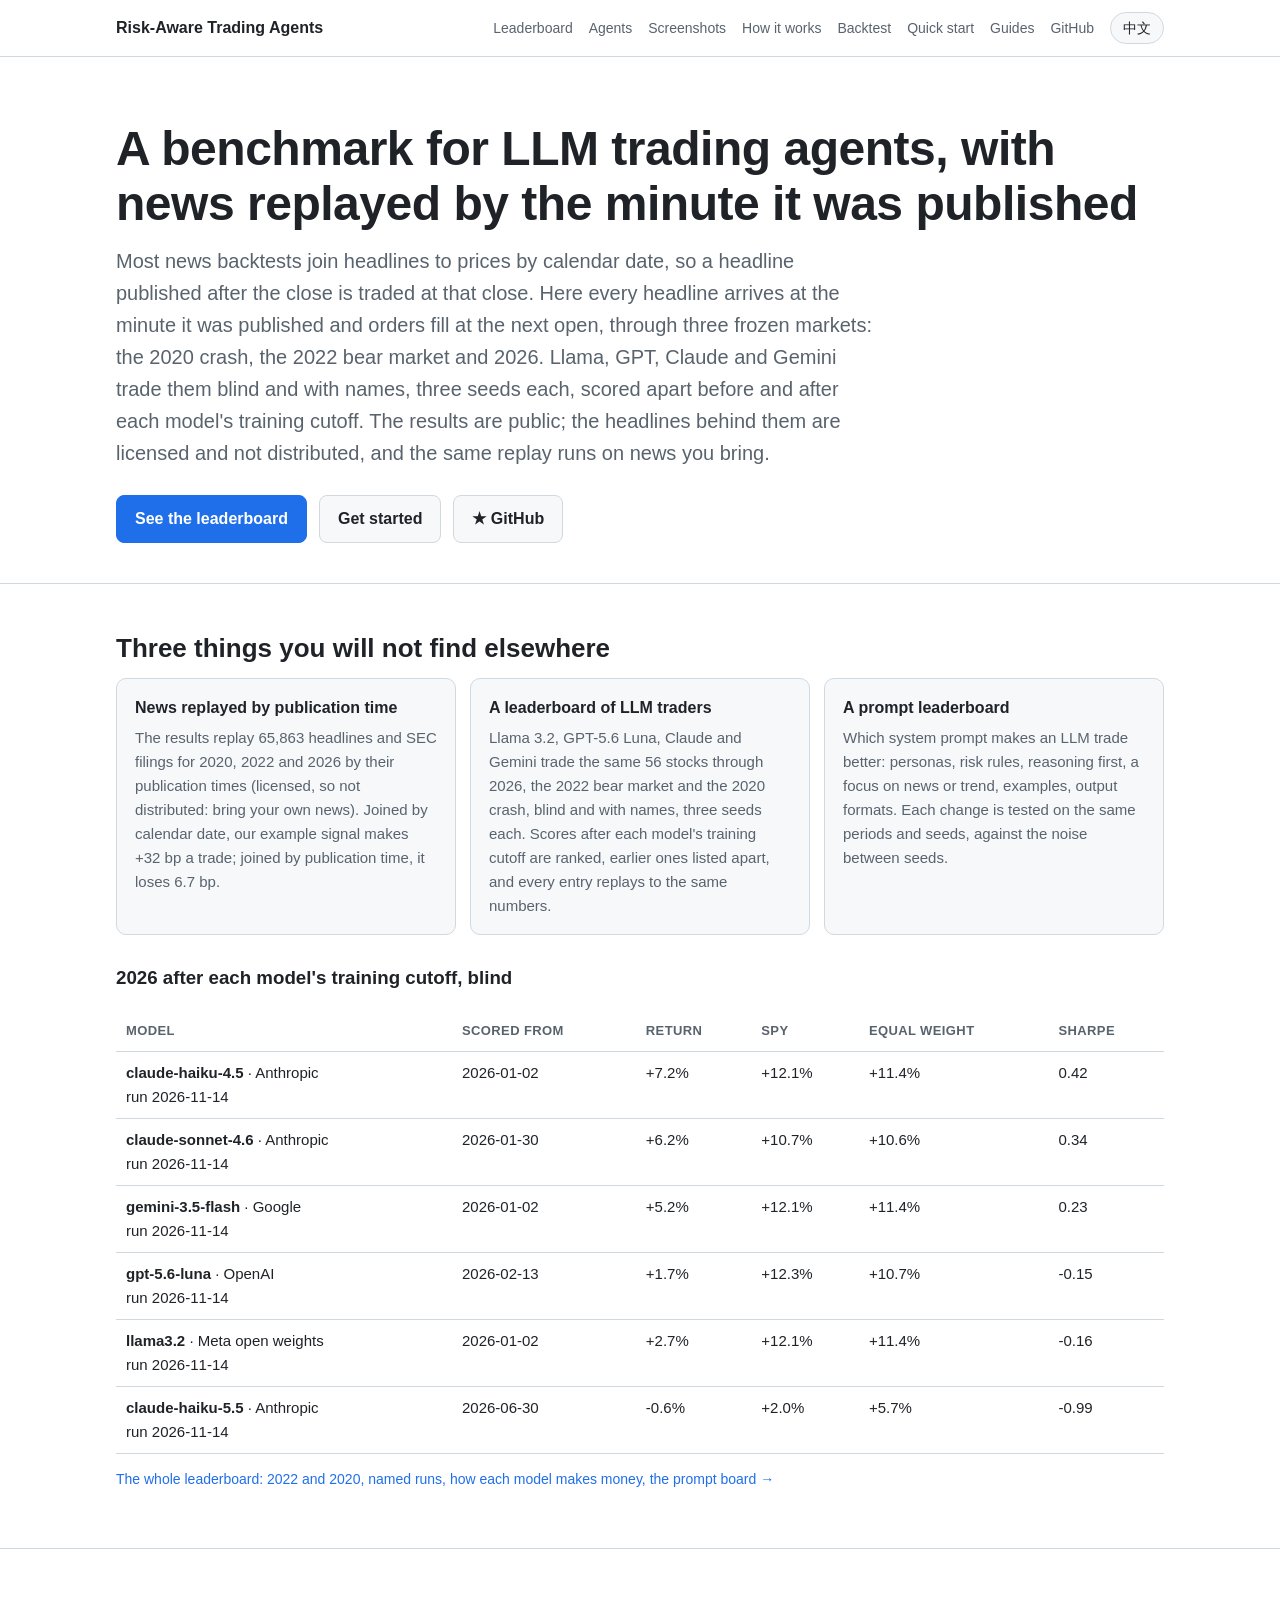
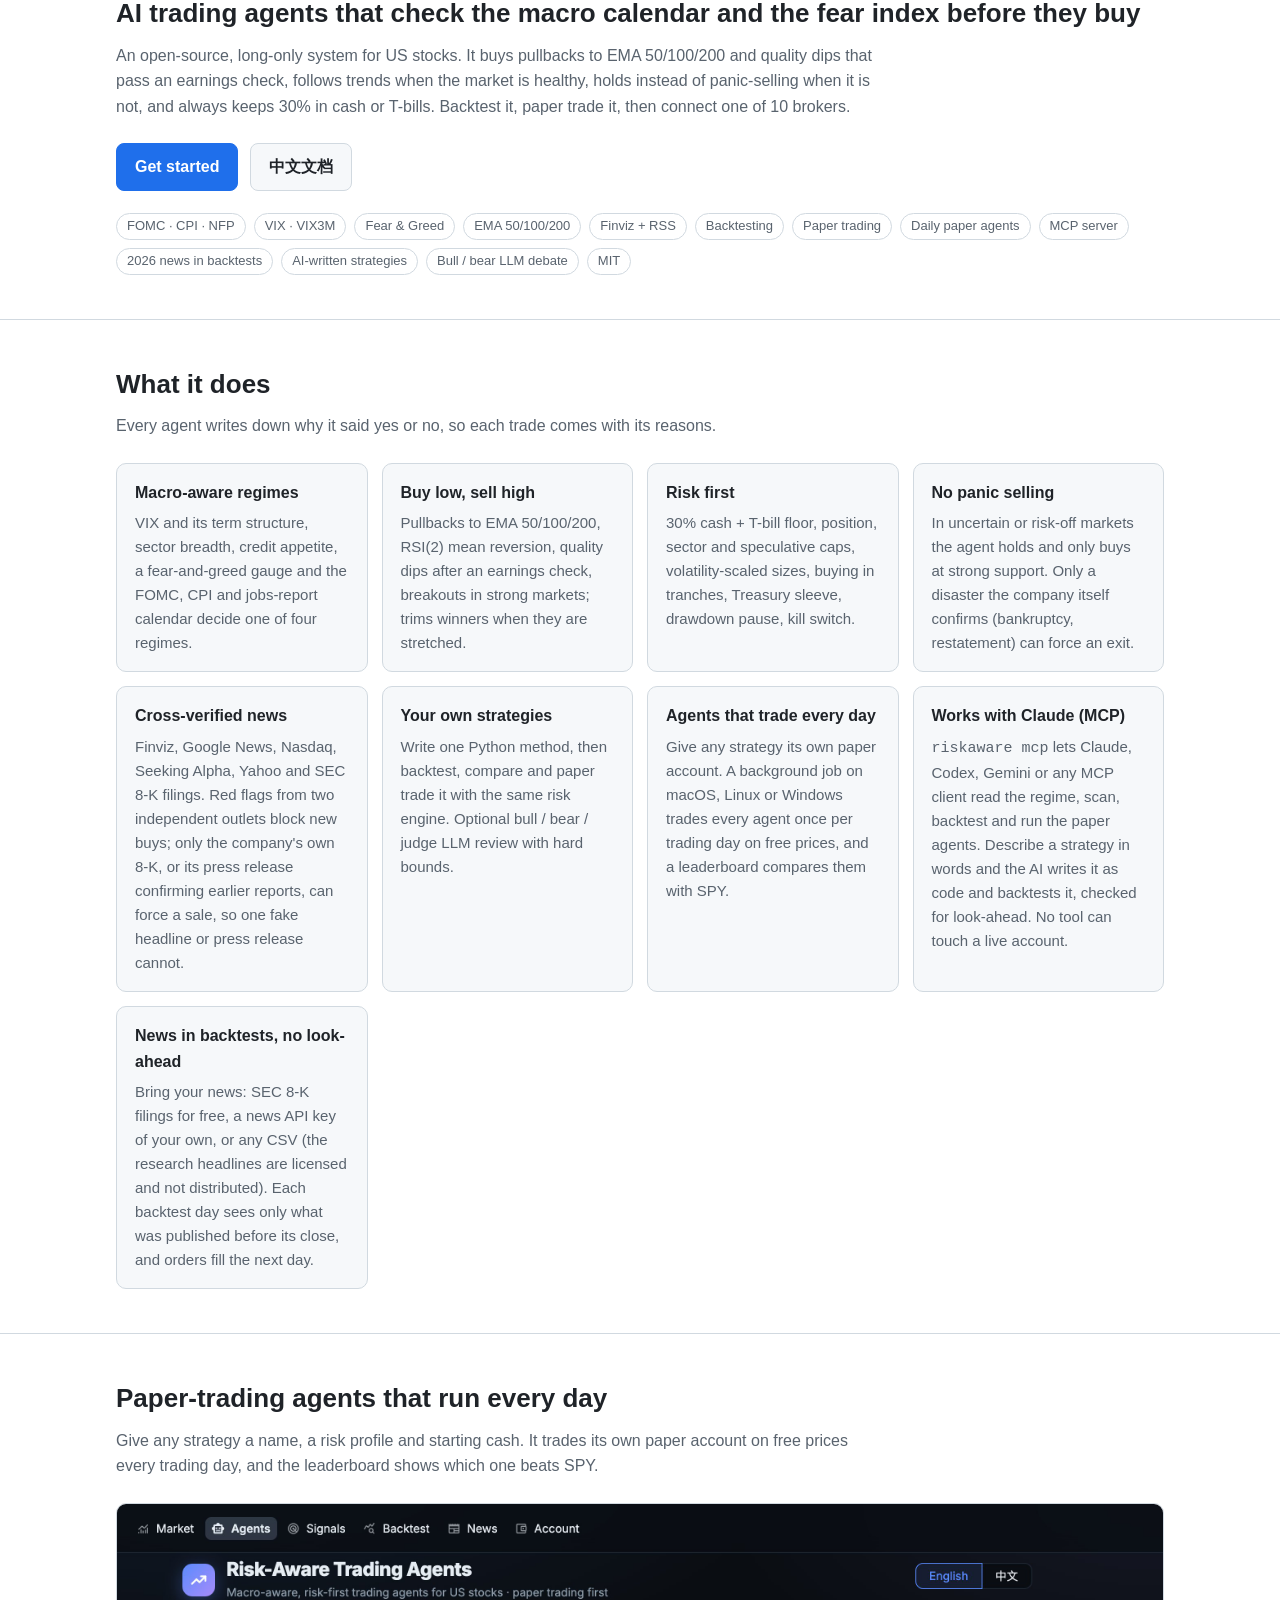
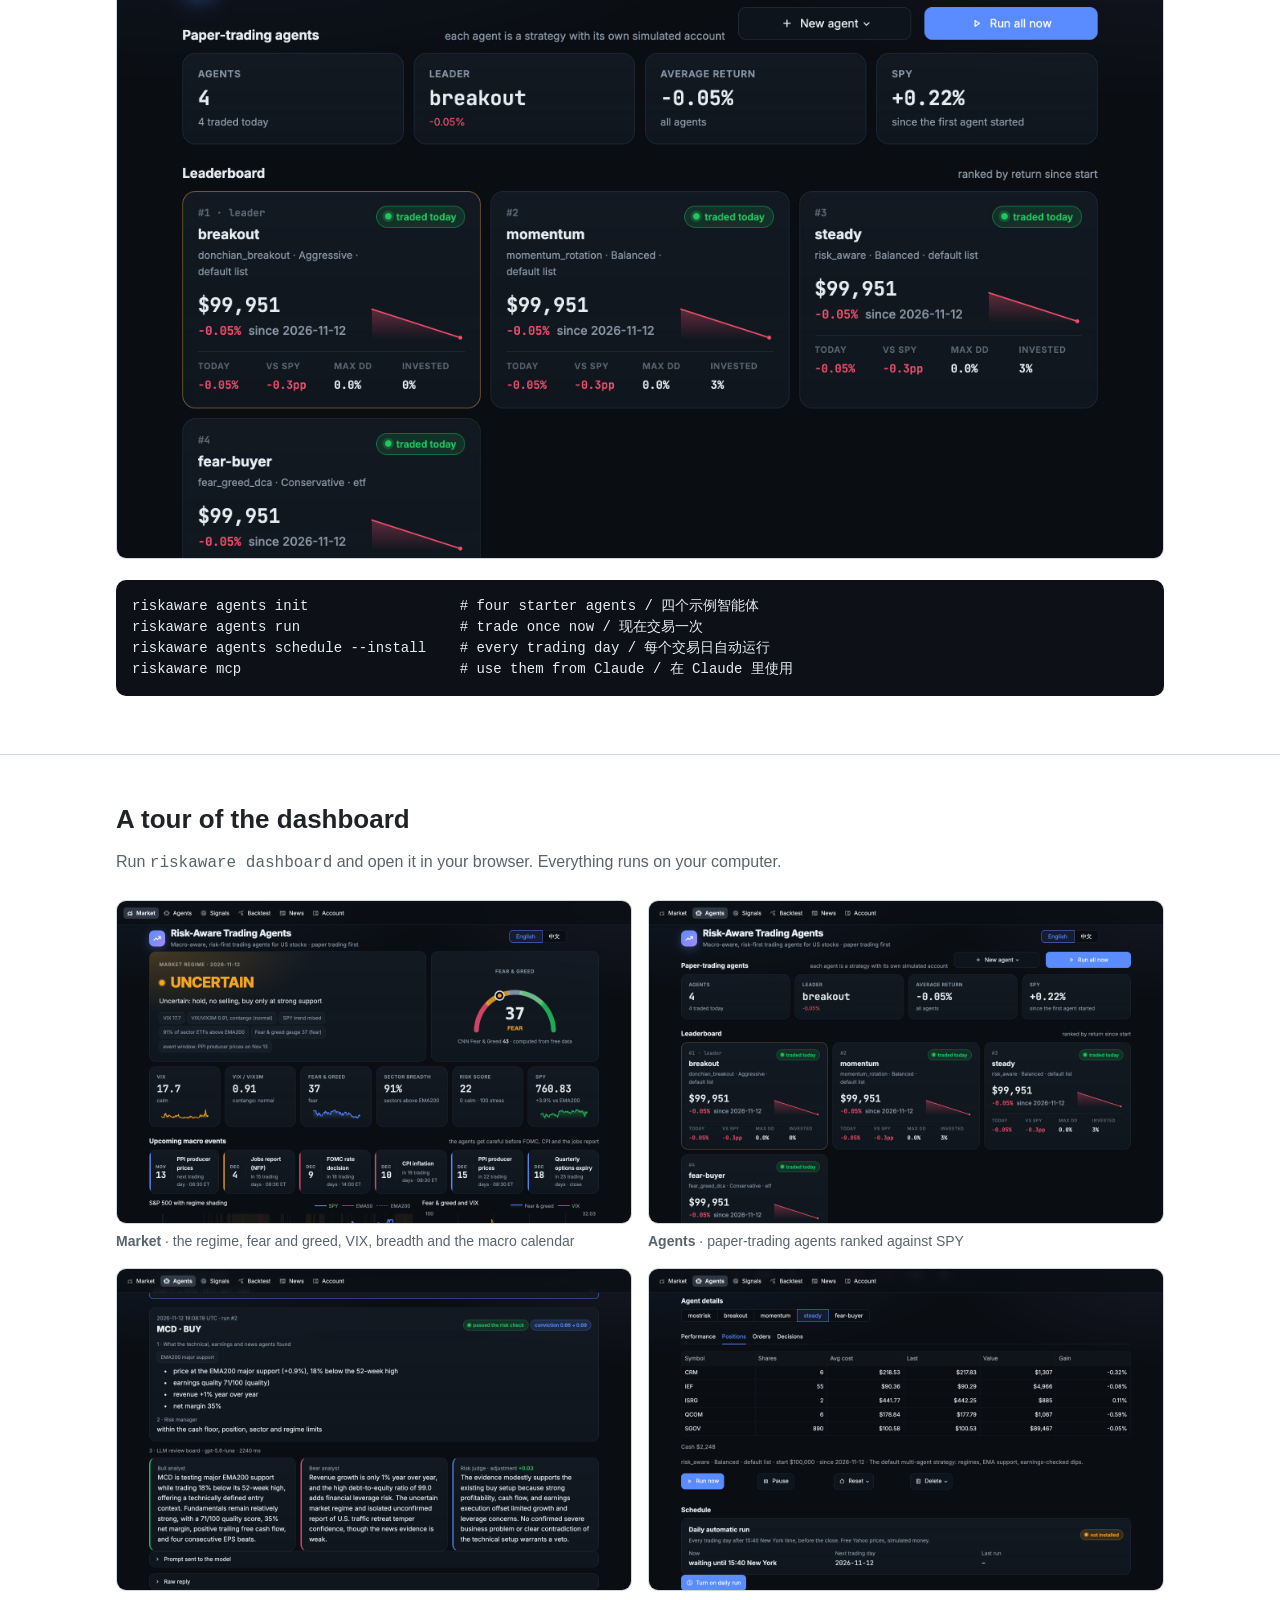
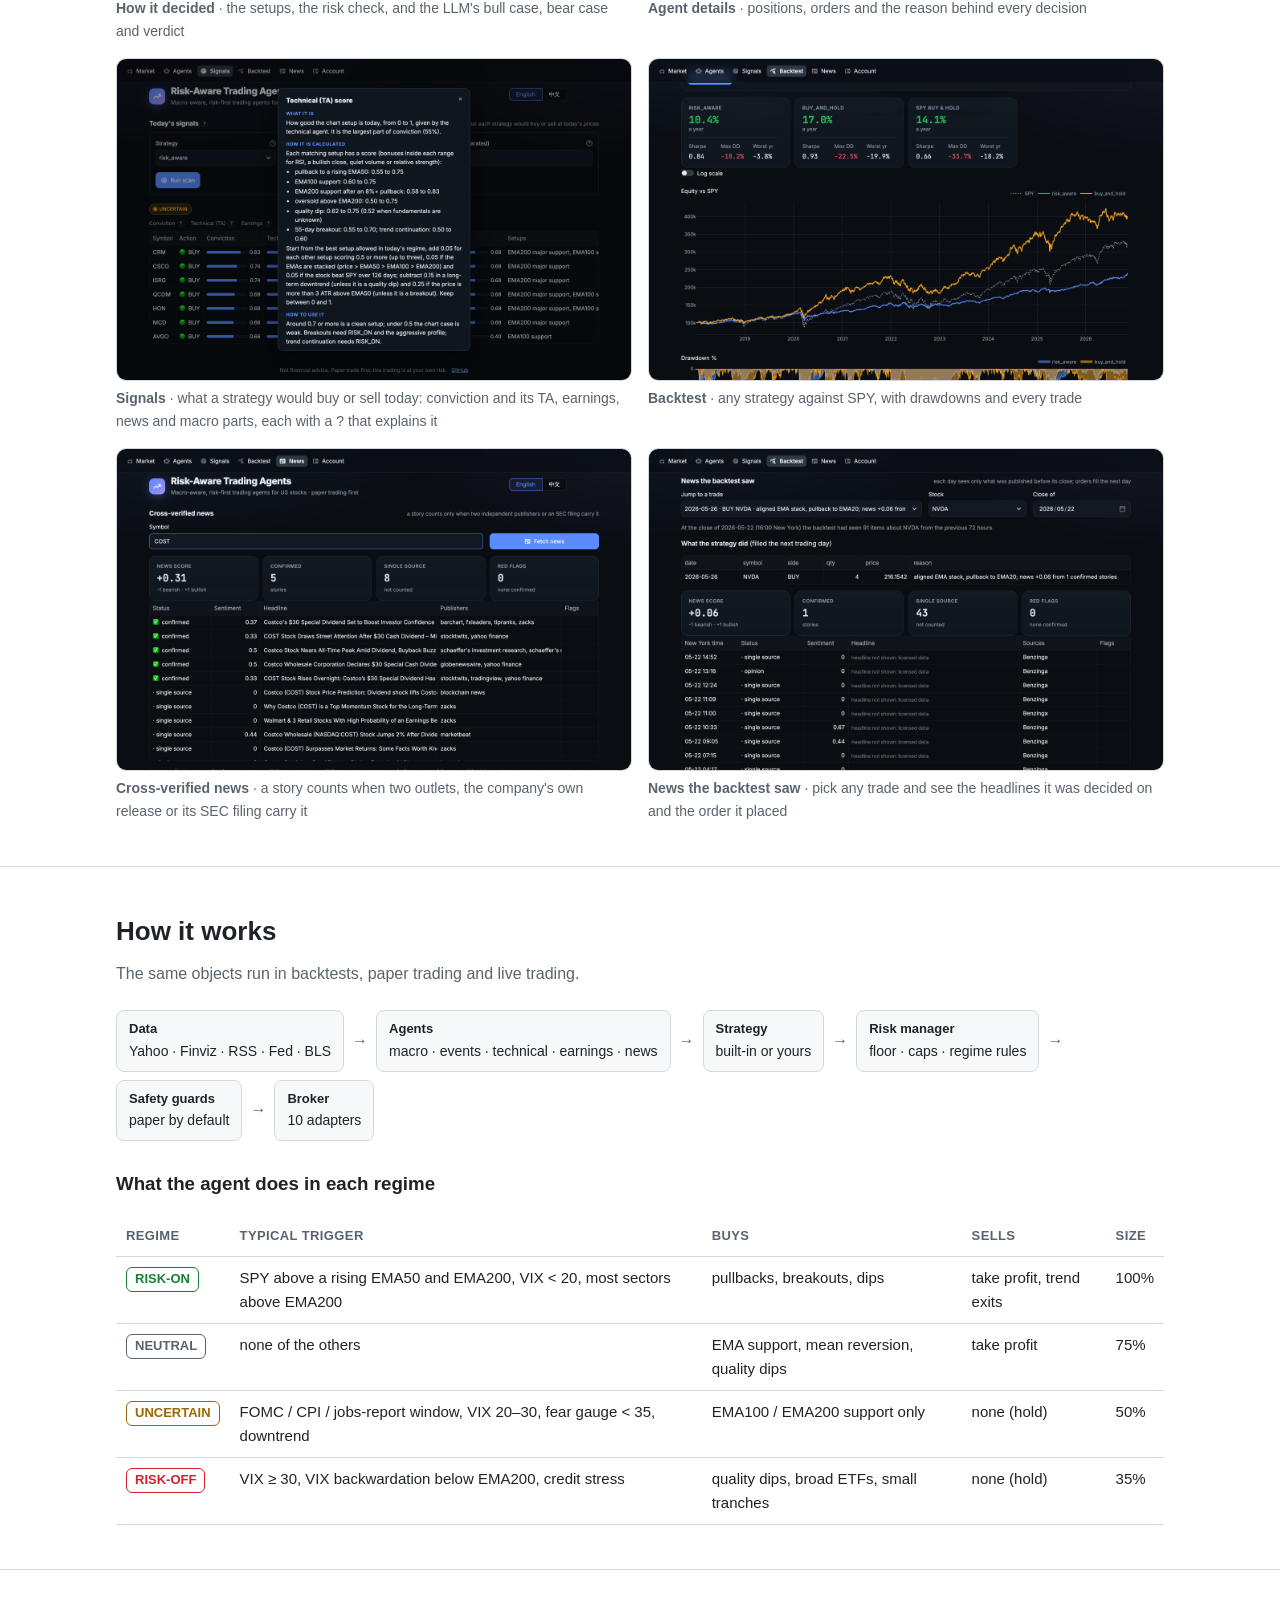
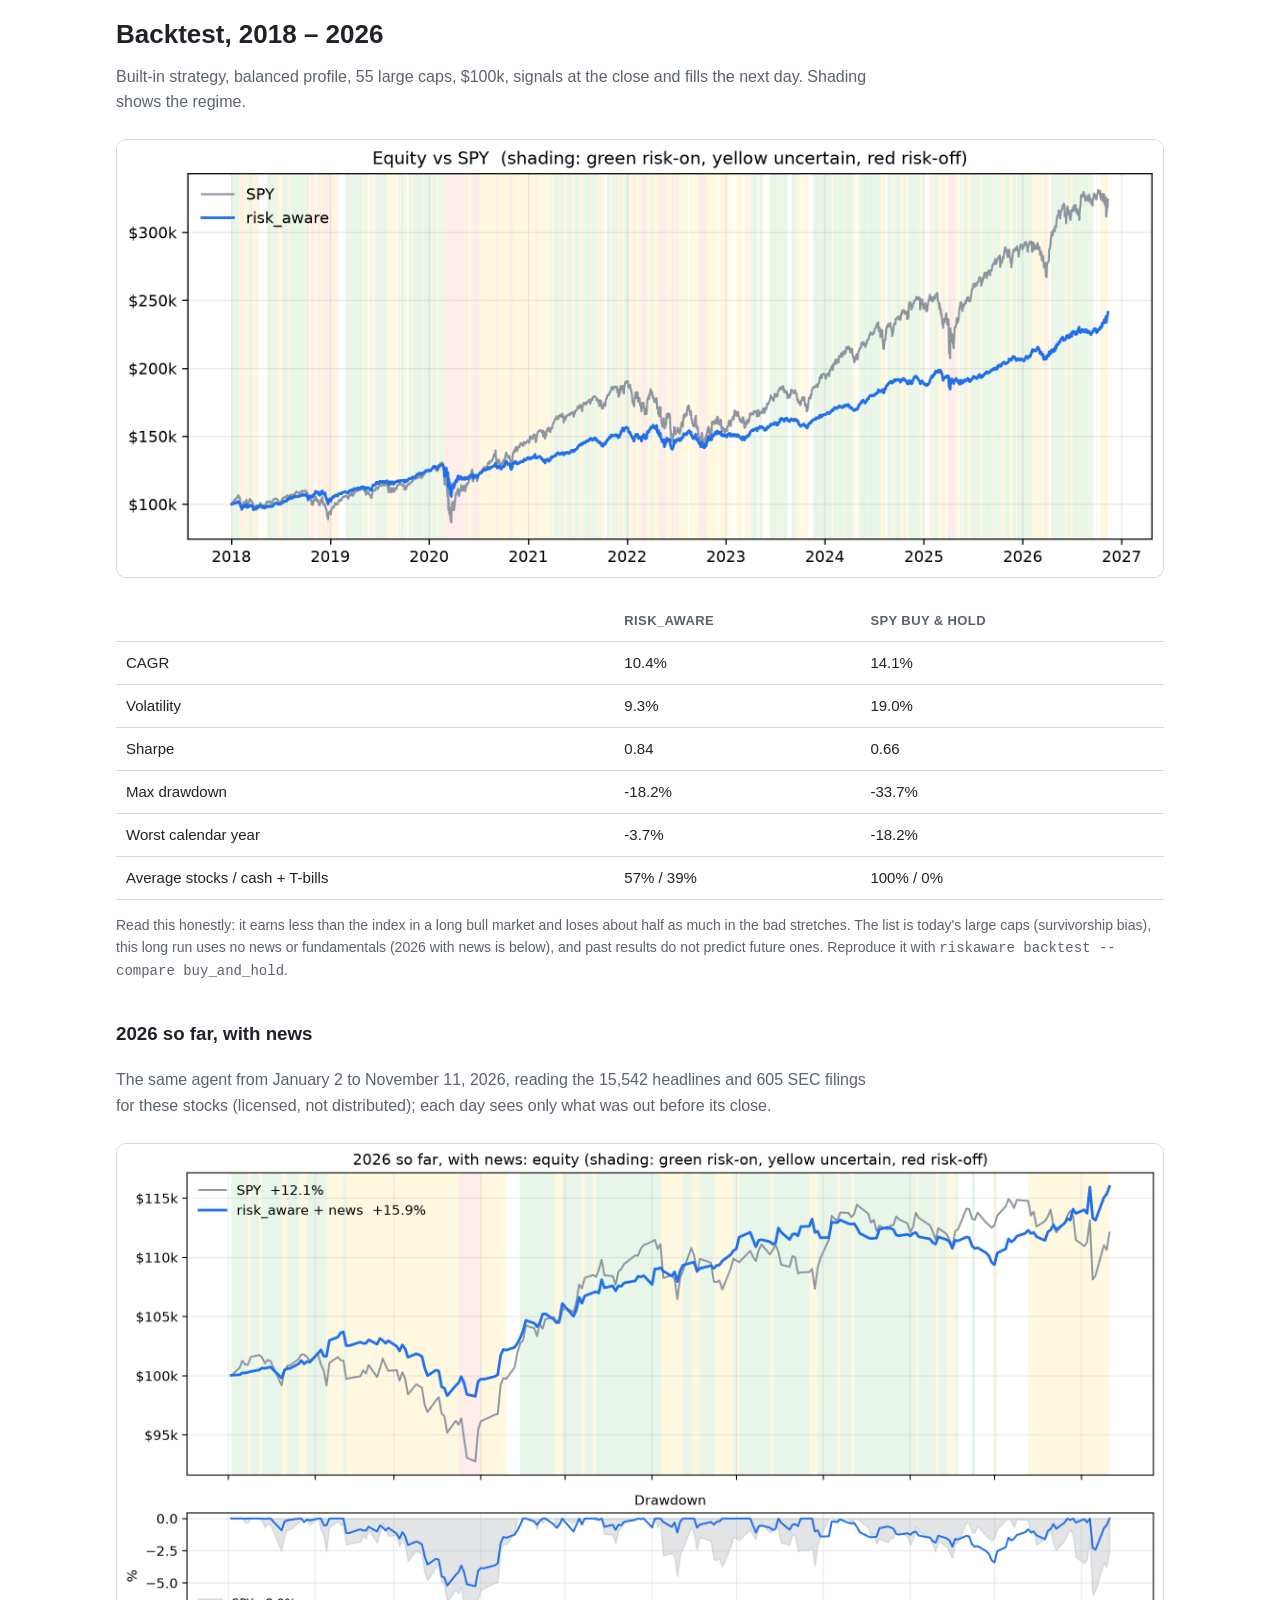
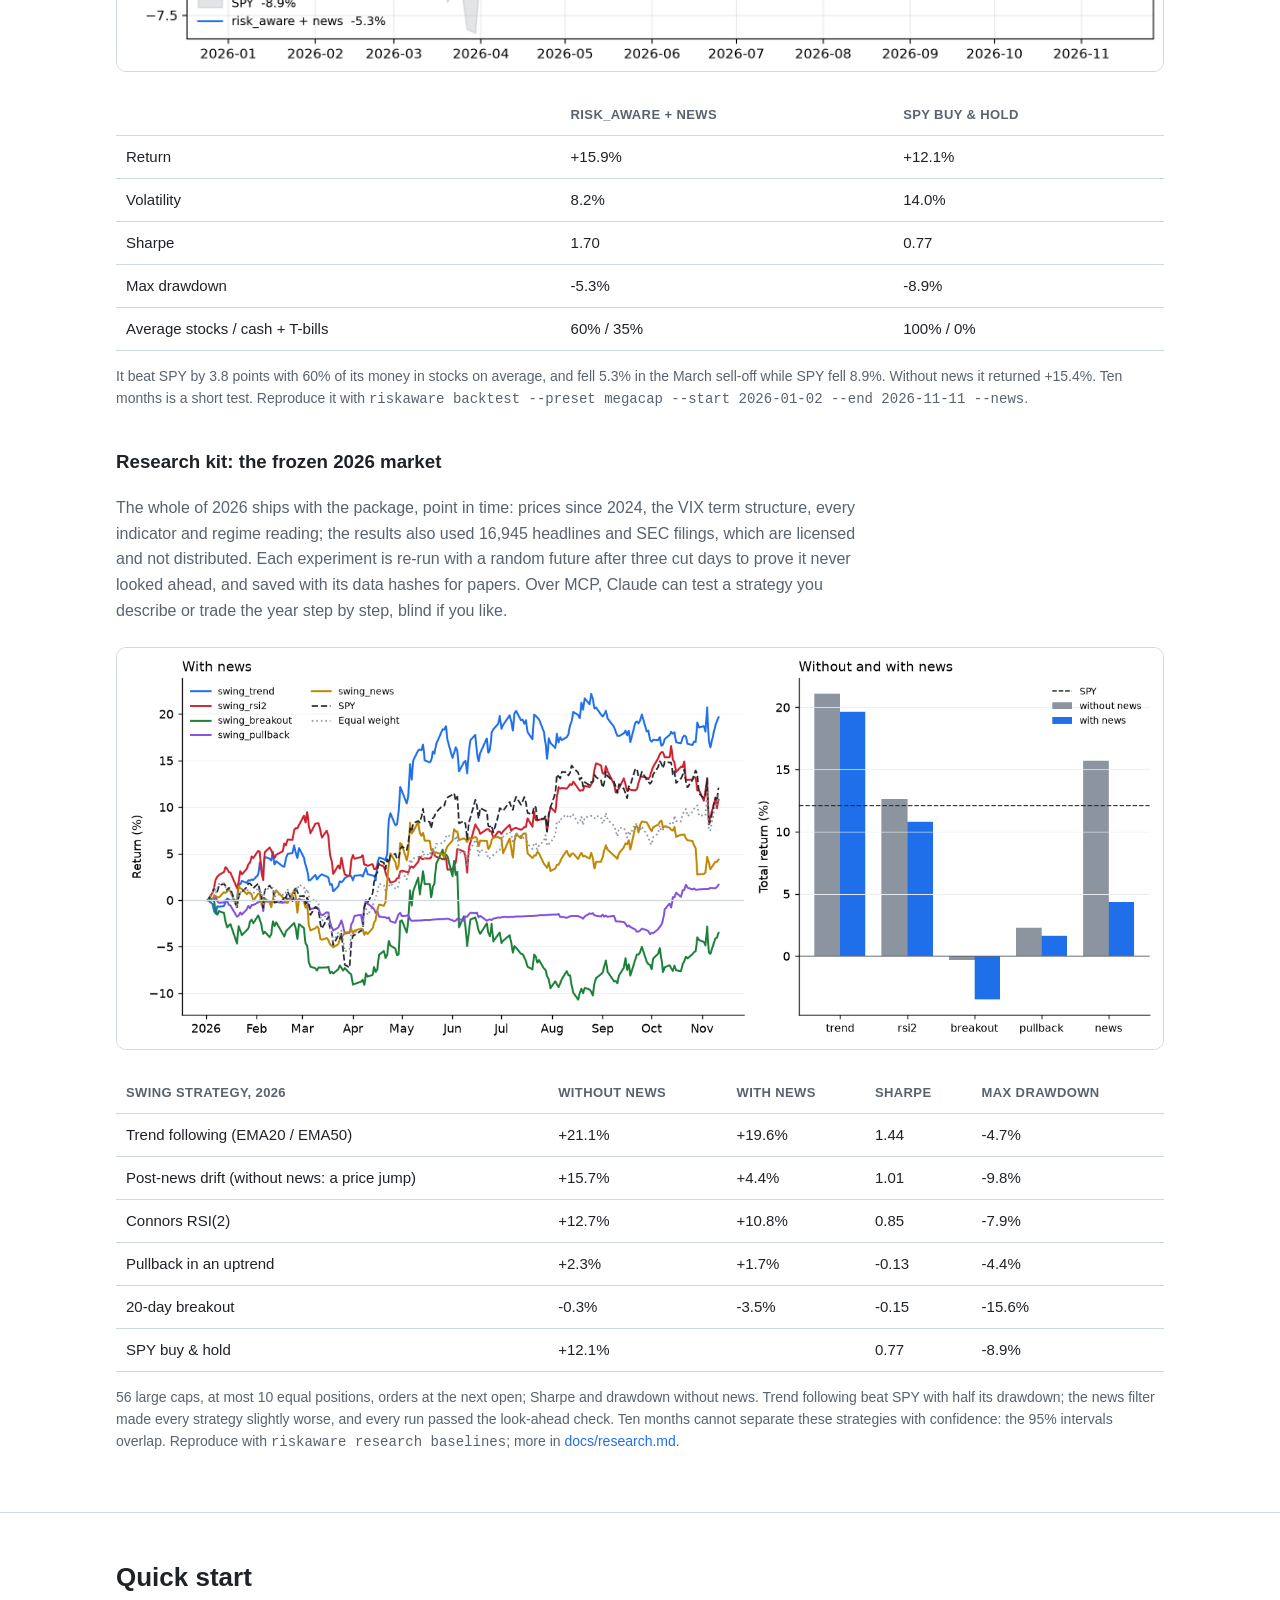
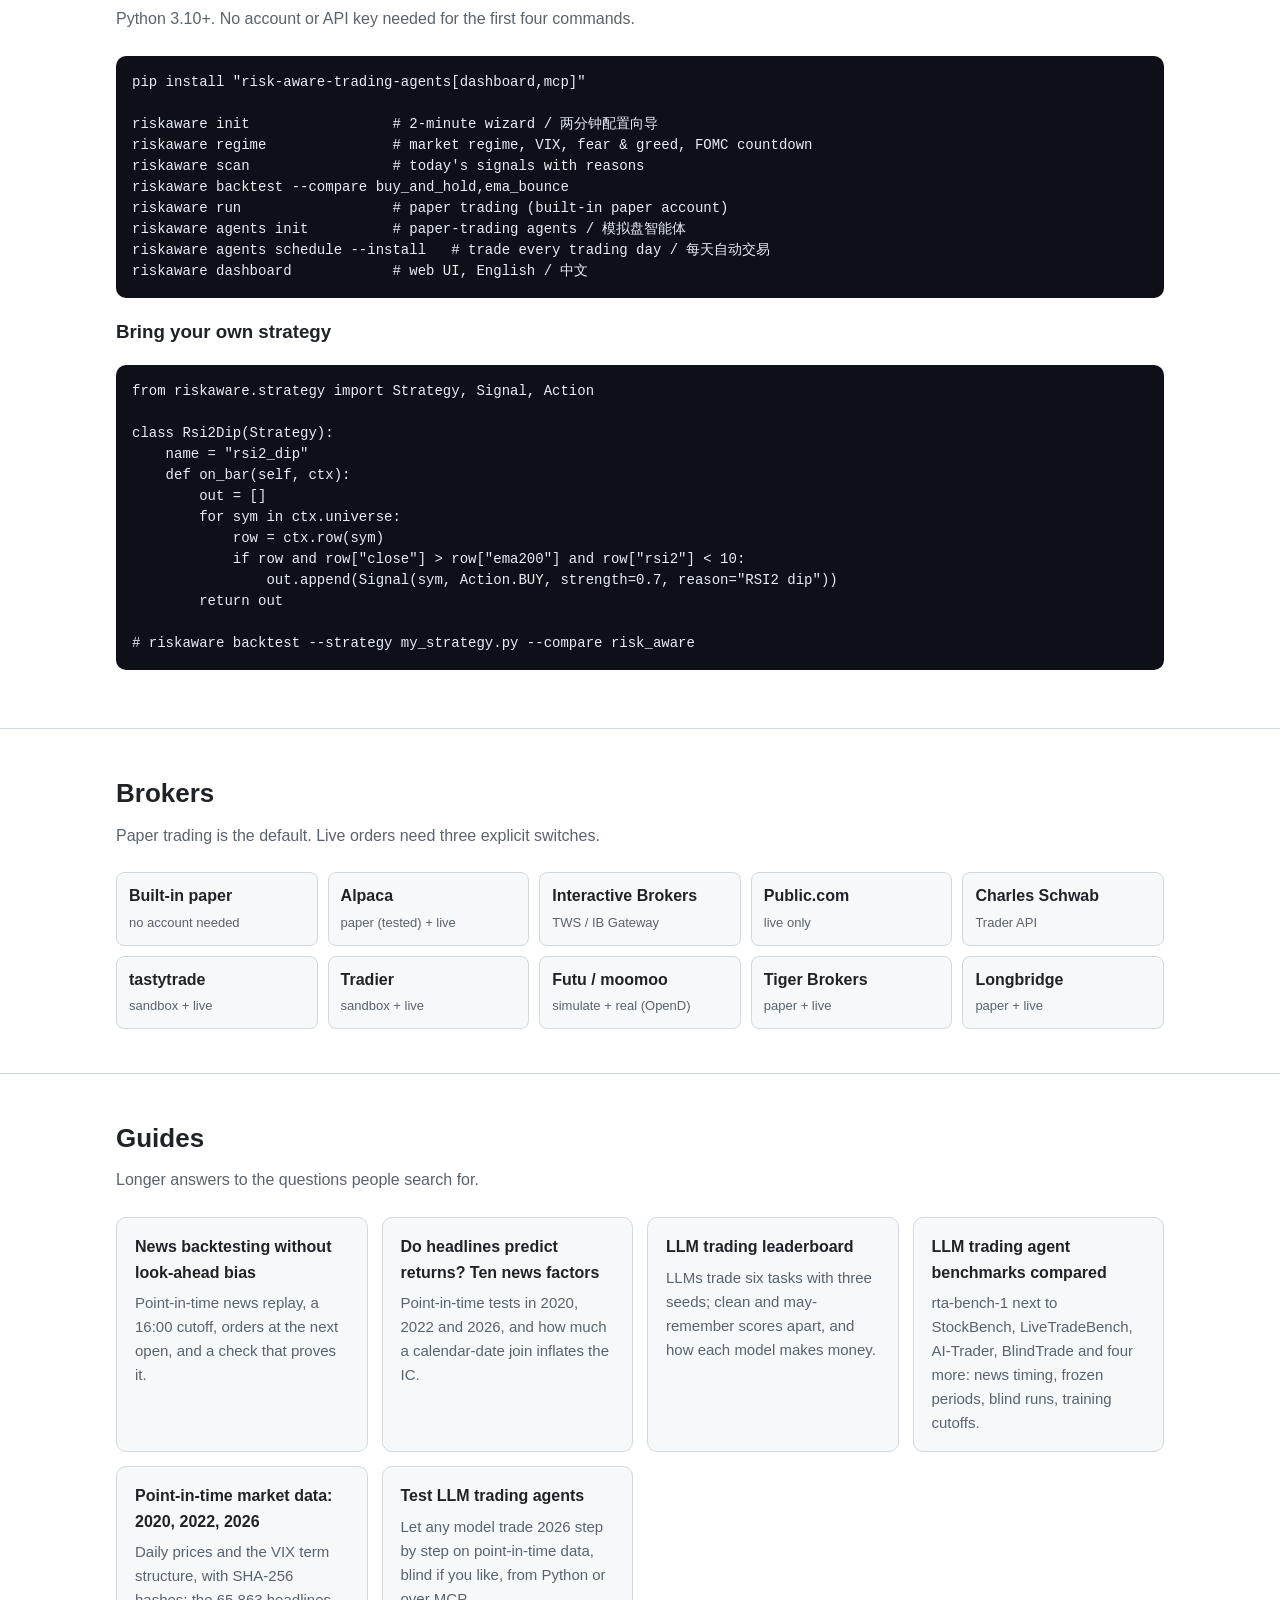
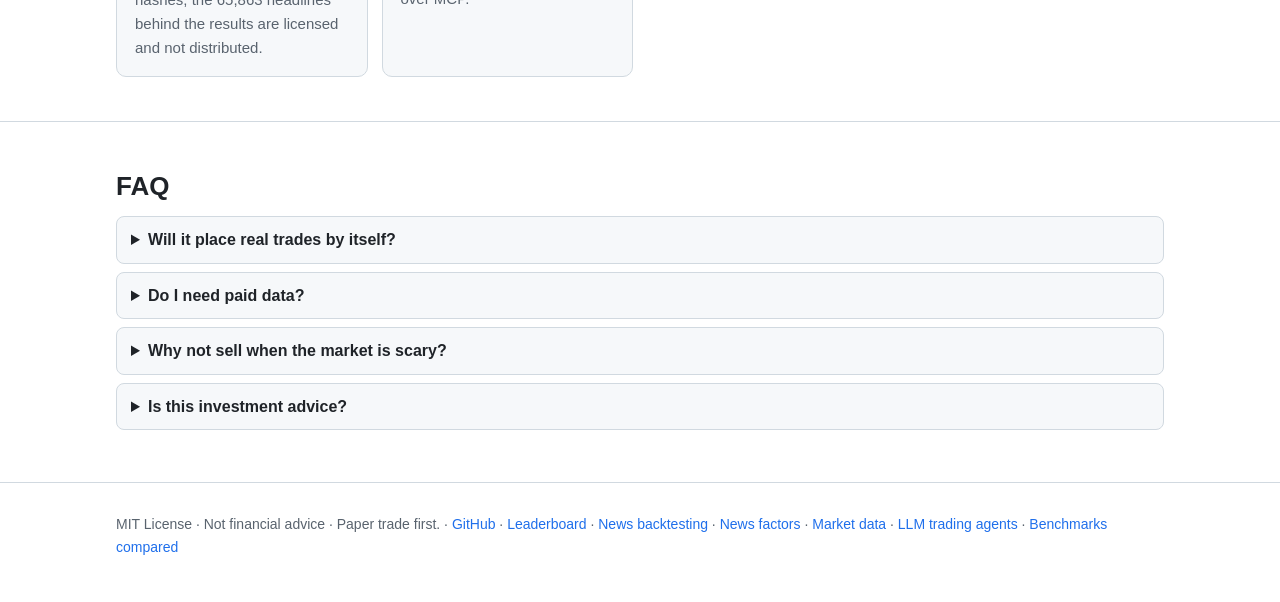
==== commit e45d3fe3: "Leaderboard: seed-0 results for Llama 3.2 and Claude Haiku 4.5, Gemini named and more seeds, recall-" ====
--- a/site/index.html
+++ b/site/index.html
@@ -120,15 +120,19 @@
   <h3 style="margin-top:28px"><span lang="en">2026 after each model's training cutoff, blind</span><span lang="zh">2026 年训练截止日之后，盲测</span></h3>
   <!-- board:teaser -->
 <div lang="en"><div class="table-wrap"><table class="board"><thead><tr><th>Model</th><th class="num">Scored from</th><th class="num">Return</th><th class="num">SPY</th><th class="num">Equal weight</th><th class="num">Sharpe</th></tr></thead><tbody>
+<tr><td><b>claude-haiku-4.5</b><span class="muted"> · Anthropic</span><br><span class="muted small">run 2026-11-14</span></td><td class="num">2026-01-02</td><td class="num">+7.2%</td><td class="num">+12.1%</td><td class="num">+11.4%</td><td class="num">0.42</td></tr>
 <tr><td><b>claude-sonnet-4.6</b><span class="muted"> · Anthropic</span><br><span class="muted small">run 2026-11-14</span></td><td class="num">2026-01-30</td><td class="num">+6.2%</td><td class="num">+10.7%</td><td class="num">+10.6%</td><td class="num">0.34</td></tr>
-<tr><td><b>gemini-3.5-flash</b><span class="muted"> · Google</span><br><span class="muted small">run 2026-11-14</span></td><td class="num">2026-01-02</td><td class="num">+5.4%</td><td class="num">+12.1%</td><td class="num">+11.4%</td><td class="num">0.25</td></tr>
+<tr><td><b>gemini-3.5-flash</b><span class="muted"> · Google</span><br><span class="muted small">run 2026-11-14</span></td><td class="num">2026-01-02</td><td class="num">+5.2%</td><td class="num">+12.1%</td><td class="num">+11.4%</td><td class="num">0.23</td></tr>
 <tr><td><b>gpt-5.6-luna</b><span class="muted"> · OpenAI</span><br><span class="muted small">run 2026-11-14</span></td><td class="num">2026-02-13</td><td class="num">+1.7%</td><td class="num">+12.3%</td><td class="num">+10.7%</td><td class="num">-0.15</td></tr>
+<tr><td><b>llama3.2</b><span class="muted"> · Meta</span> <span class="badge">open weights</span><br><span class="muted small">run 2026-11-14</span></td><td class="num">2026-01-02</td><td class="num">+2.7%</td><td class="num">+12.1%</td><td class="num">+11.4%</td><td class="num">-0.16</td></tr>
 <tr><td><b>claude-haiku-5.5</b><span class="muted"> · Anthropic</span><br><span class="muted small">run 2026-11-14</span></td><td class="num">2026-06-30</td><td class="num">-0.6%</td><td class="num">+2.0%</td><td class="num">+5.7%</td><td class="num">-0.99</td></tr>
 </tbody></table></div></div>
 <div lang="zh"><div class="table-wrap"><table class="board"><thead><tr><th>模型</th><th class="num">计分起点</th><th class="num">收益</th><th class="num">SPY</th><th class="num">等权</th><th class="num">Sharpe</th></tr></thead><tbody>
+<tr><td><b>claude-haiku-4.5</b><span class="muted"> · Anthropic</span><br><span class="muted small">运行于 2026-11-14</span></td><td class="num">2026-01-02</td><td class="num">+7.2%</td><td class="num">+12.1%</td><td class="num">+11.4%</td><td class="num">0.42</td></tr>
 <tr><td><b>claude-sonnet-4.6</b><span class="muted"> · Anthropic</span><br><span class="muted small">运行于 2026-11-14</span></td><td class="num">2026-01-30</td><td class="num">+6.2%</td><td class="num">+10.7%</td><td class="num">+10.6%</td><td class="num">0.34</td></tr>
-<tr><td><b>gemini-3.5-flash</b><span class="muted"> · Google</span><br><span class="muted small">运行于 2026-11-14</span></td><td class="num">2026-01-02</td><td class="num">+5.4%</td><td class="num">+12.1%</td><td class="num">+11.4%</td><td class="num">0.25</td></tr>
+<tr><td><b>gemini-3.5-flash</b><span class="muted"> · Google</span><br><span class="muted small">运行于 2026-11-14</span></td><td class="num">2026-01-02</td><td class="num">+5.2%</td><td class="num">+12.1%</td><td class="num">+11.4%</td><td class="num">0.23</td></tr>
 <tr><td><b>gpt-5.6-luna</b><span class="muted"> · OpenAI</span><br><span class="muted small">运行于 2026-11-14</span></td><td class="num">2026-02-13</td><td class="num">+1.7%</td><td class="num">+12.3%</td><td class="num">+10.7%</td><td class="num">-0.15</td></tr>
+<tr><td><b>llama3.2</b><span class="muted"> · Meta</span> <span class="badge">开源权重</span><br><span class="muted small">运行于 2026-11-14</span></td><td class="num">2026-01-02</td><td class="num">+2.7%</td><td class="num">+12.1%</td><td class="num">+11.4%</td><td class="num">-0.16</td></tr>
 <tr><td><b>claude-haiku-5.5</b><span class="muted"> · Anthropic</span><br><span class="muted small">运行于 2026-11-14</span></td><td class="num">2026-06-30</td><td class="num">-0.6%</td><td class="num">+2.0%</td><td class="num">+5.7%</td><td class="num">-0.99</td></tr>
 </tbody></table></div></div>
 <!-- /board:teaser -->
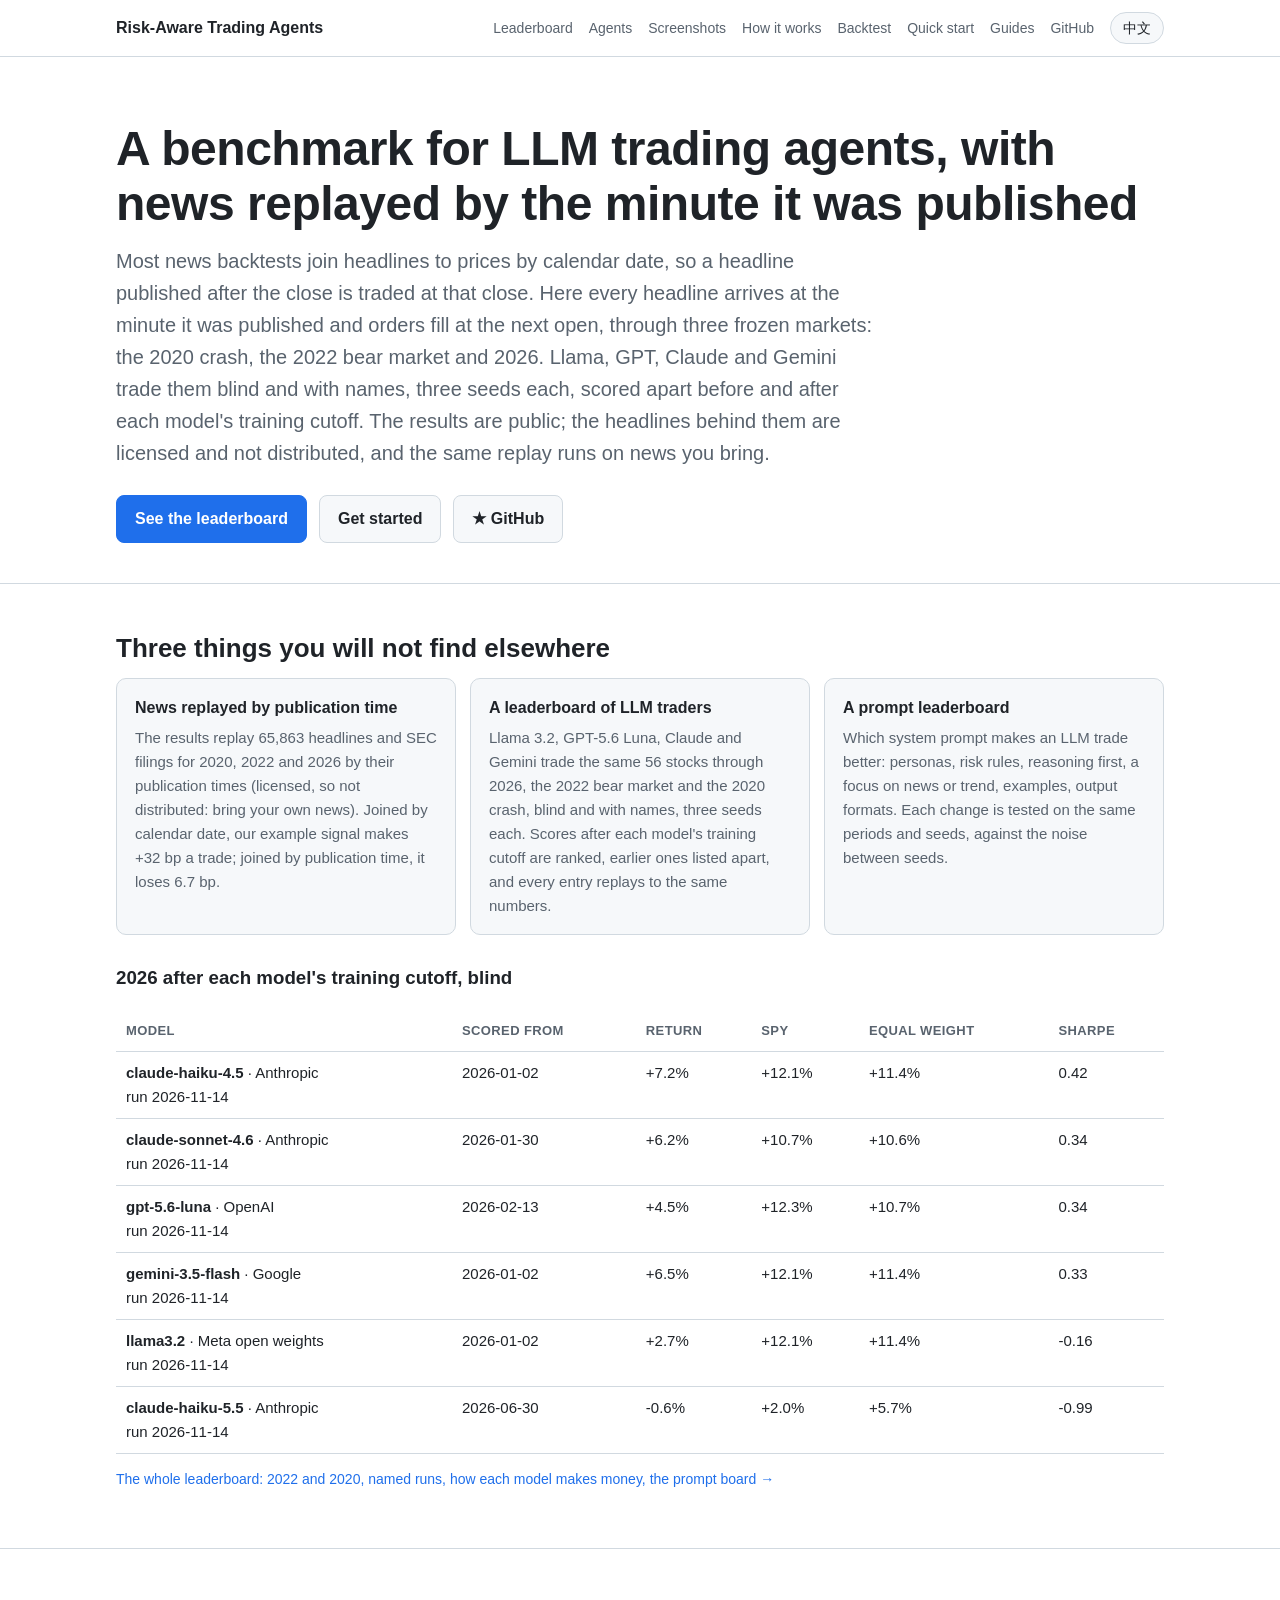
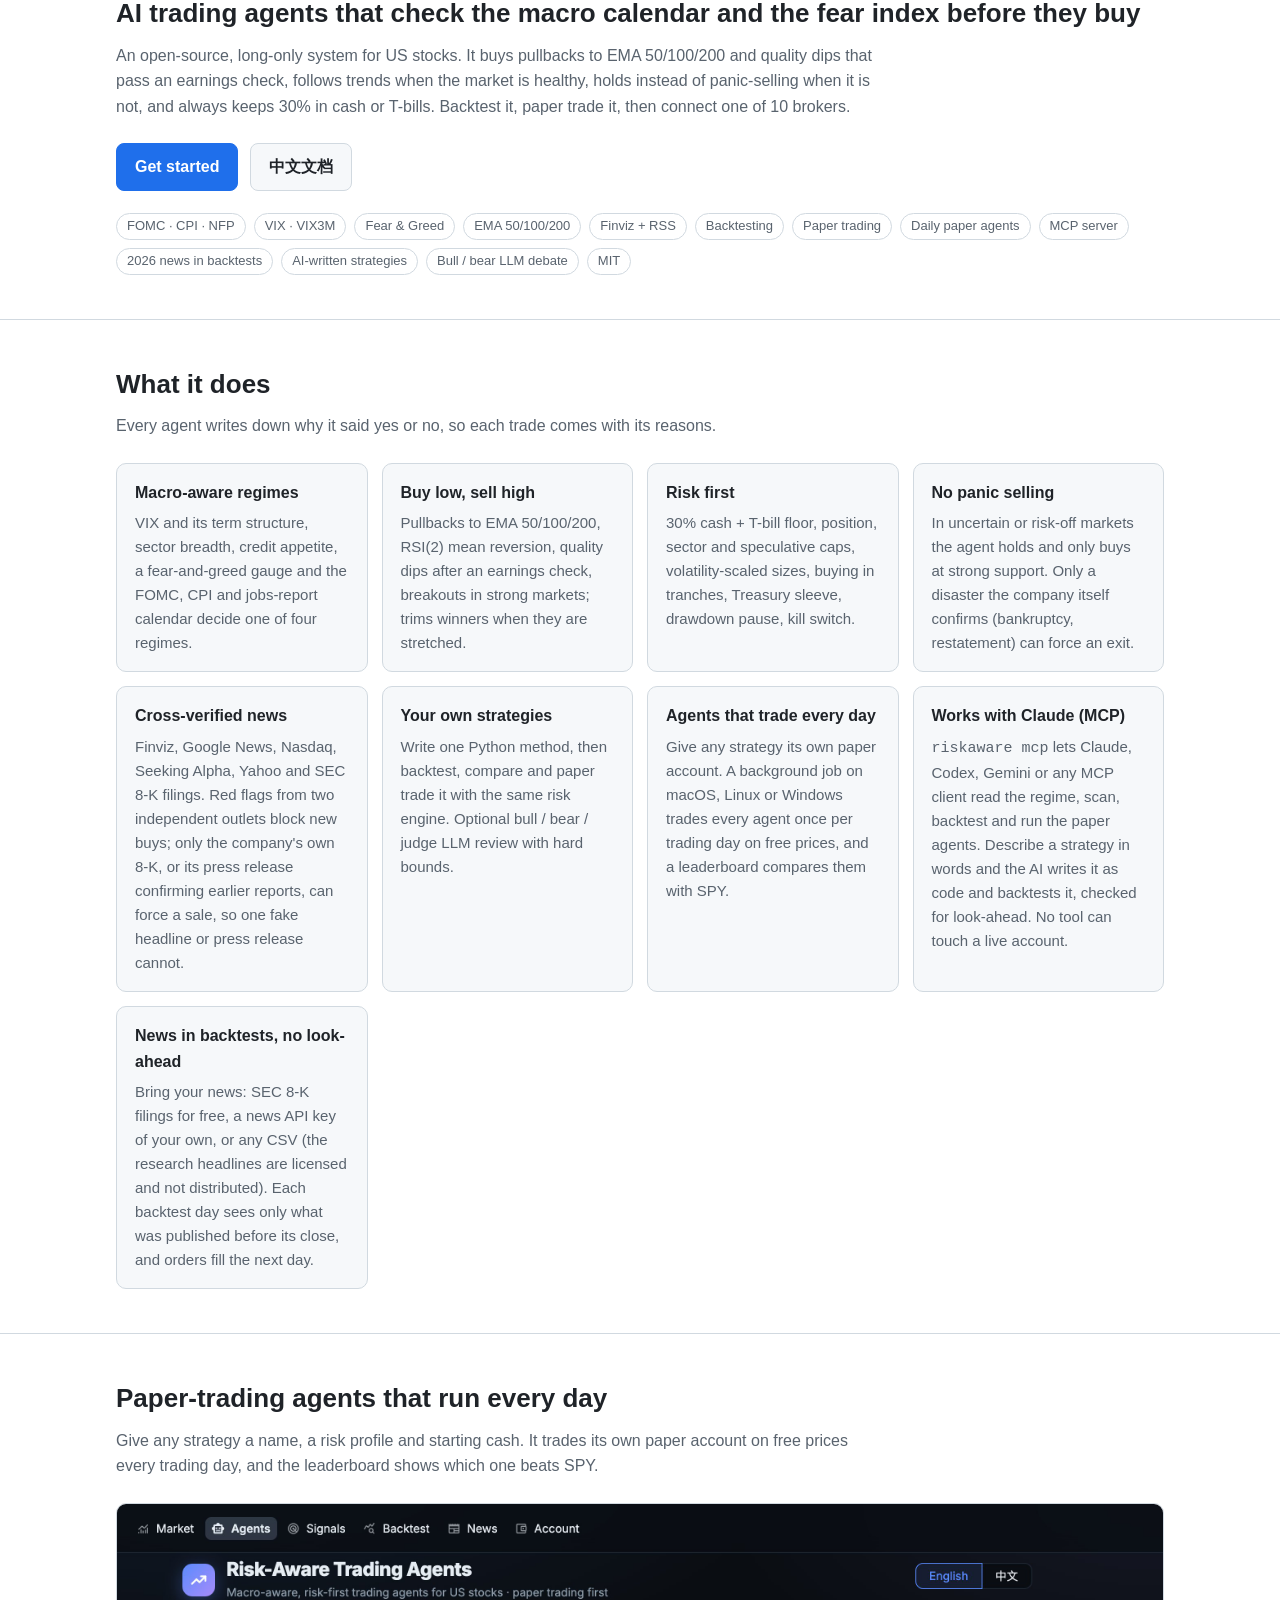
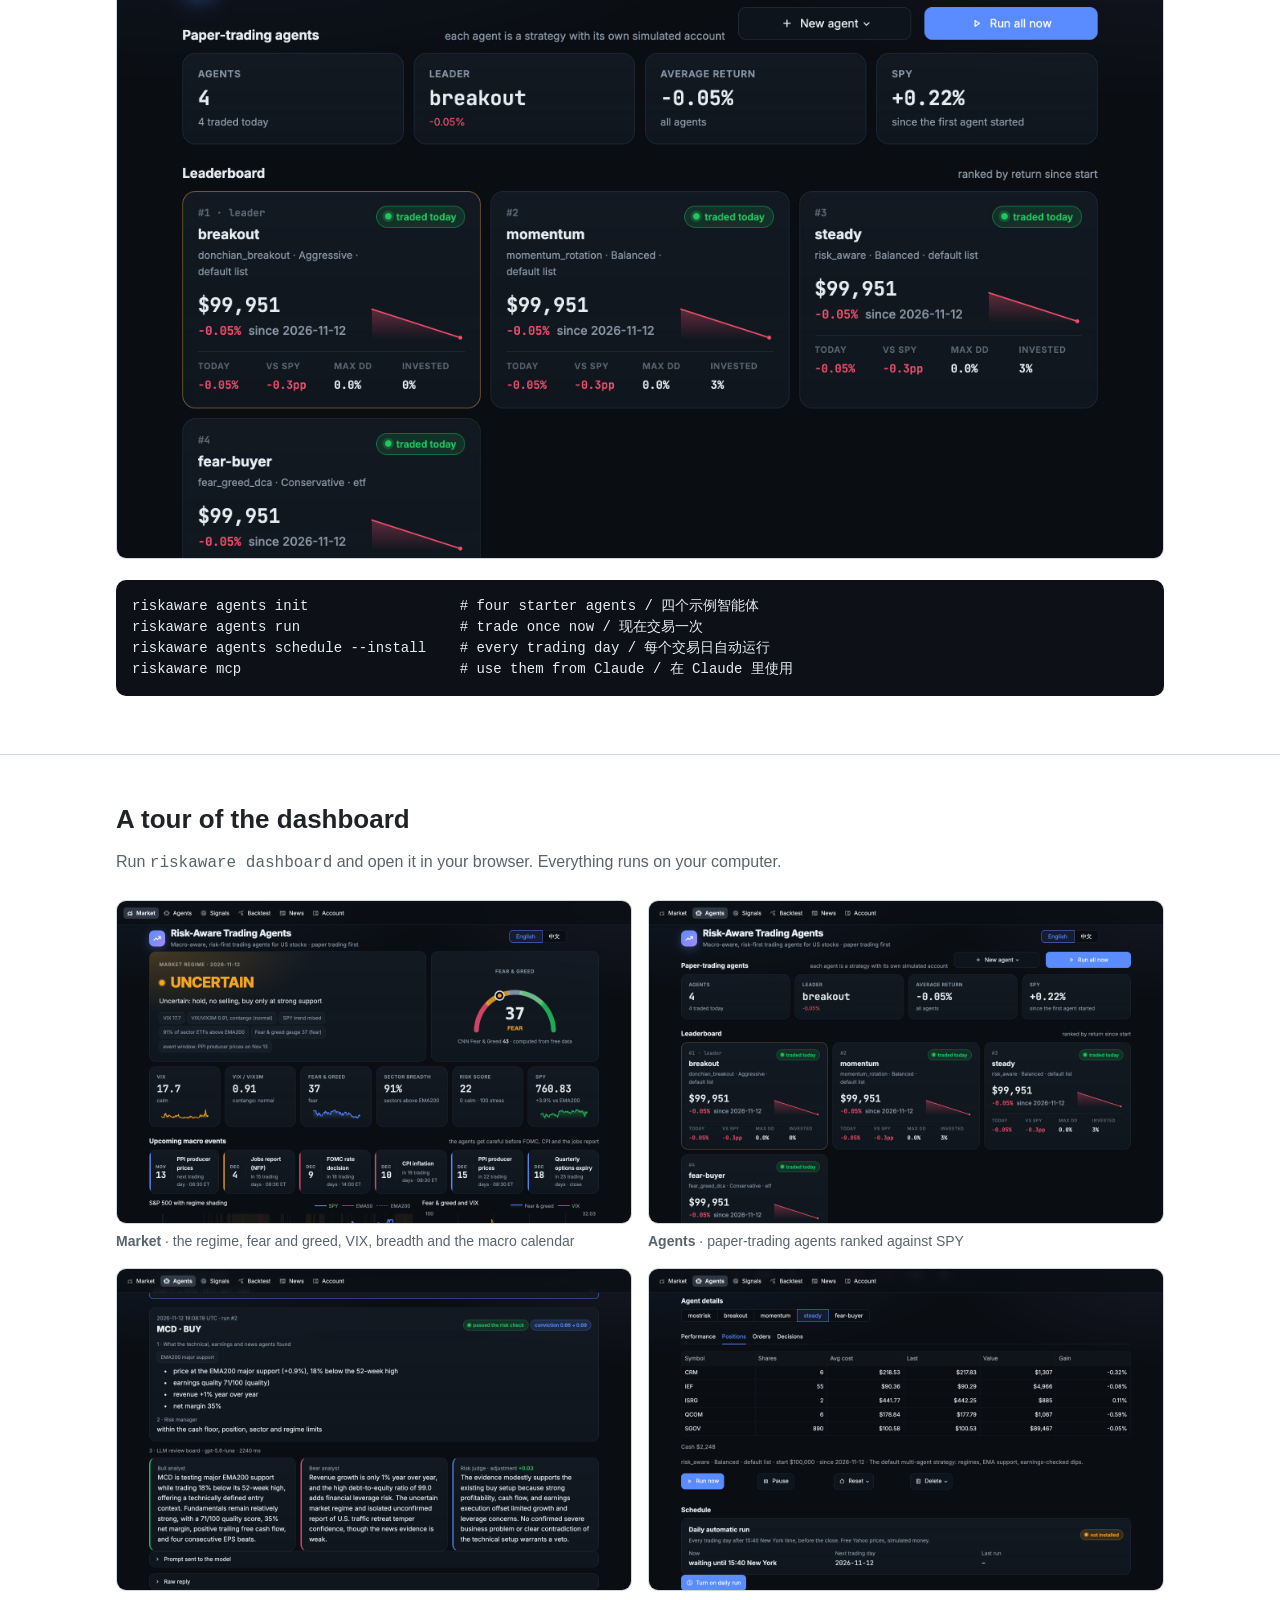
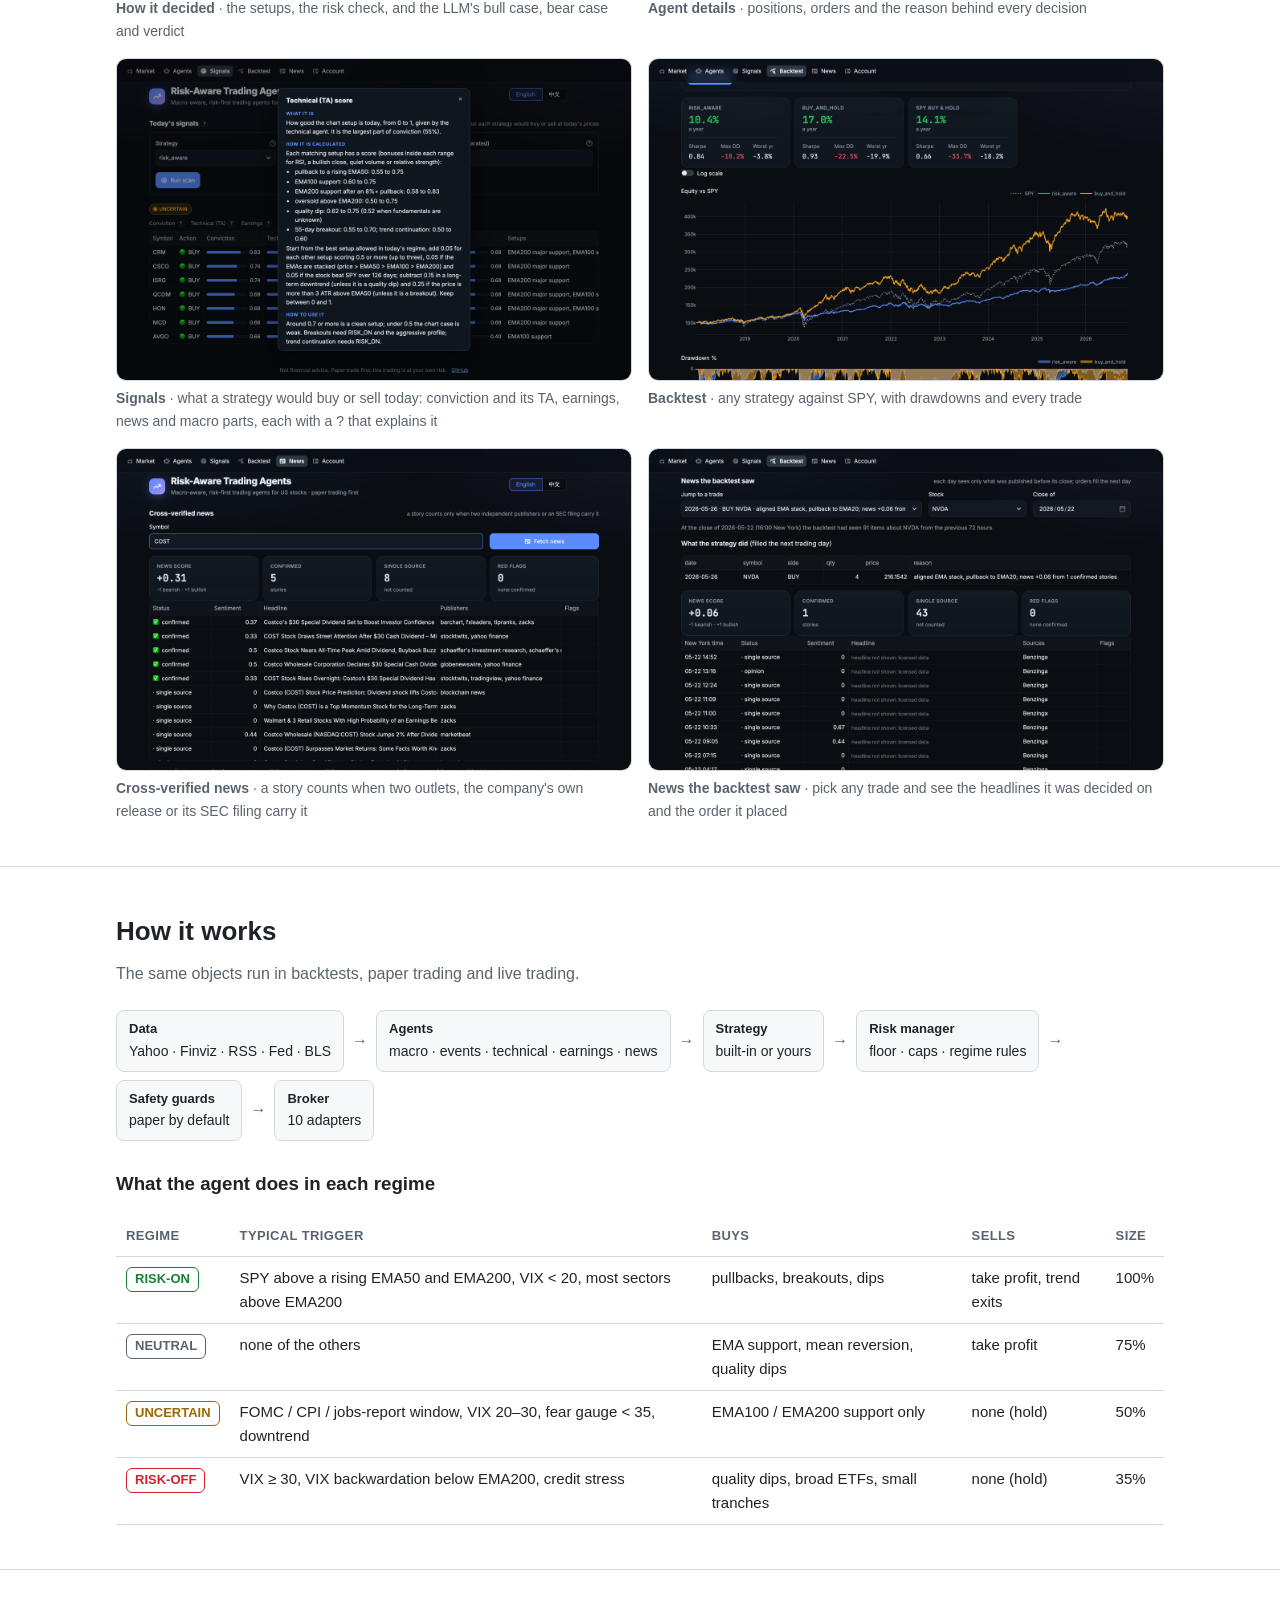
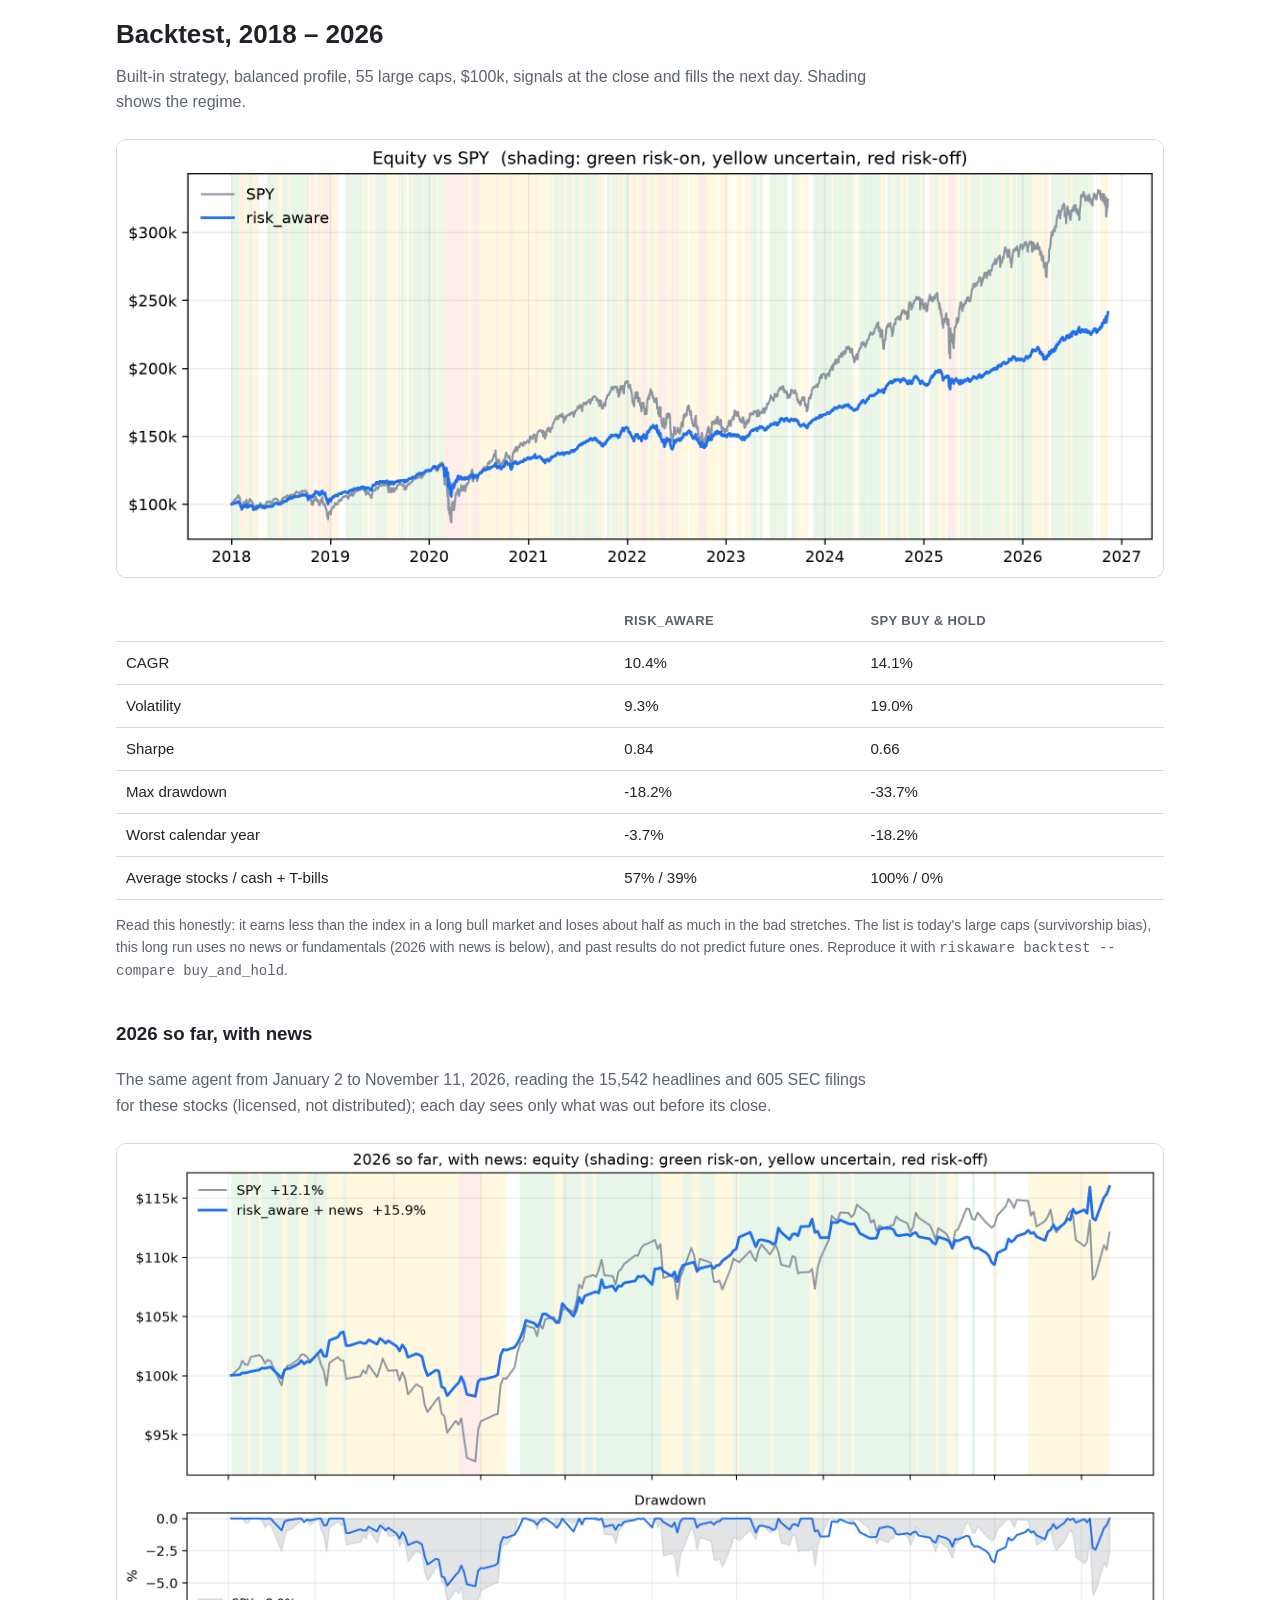
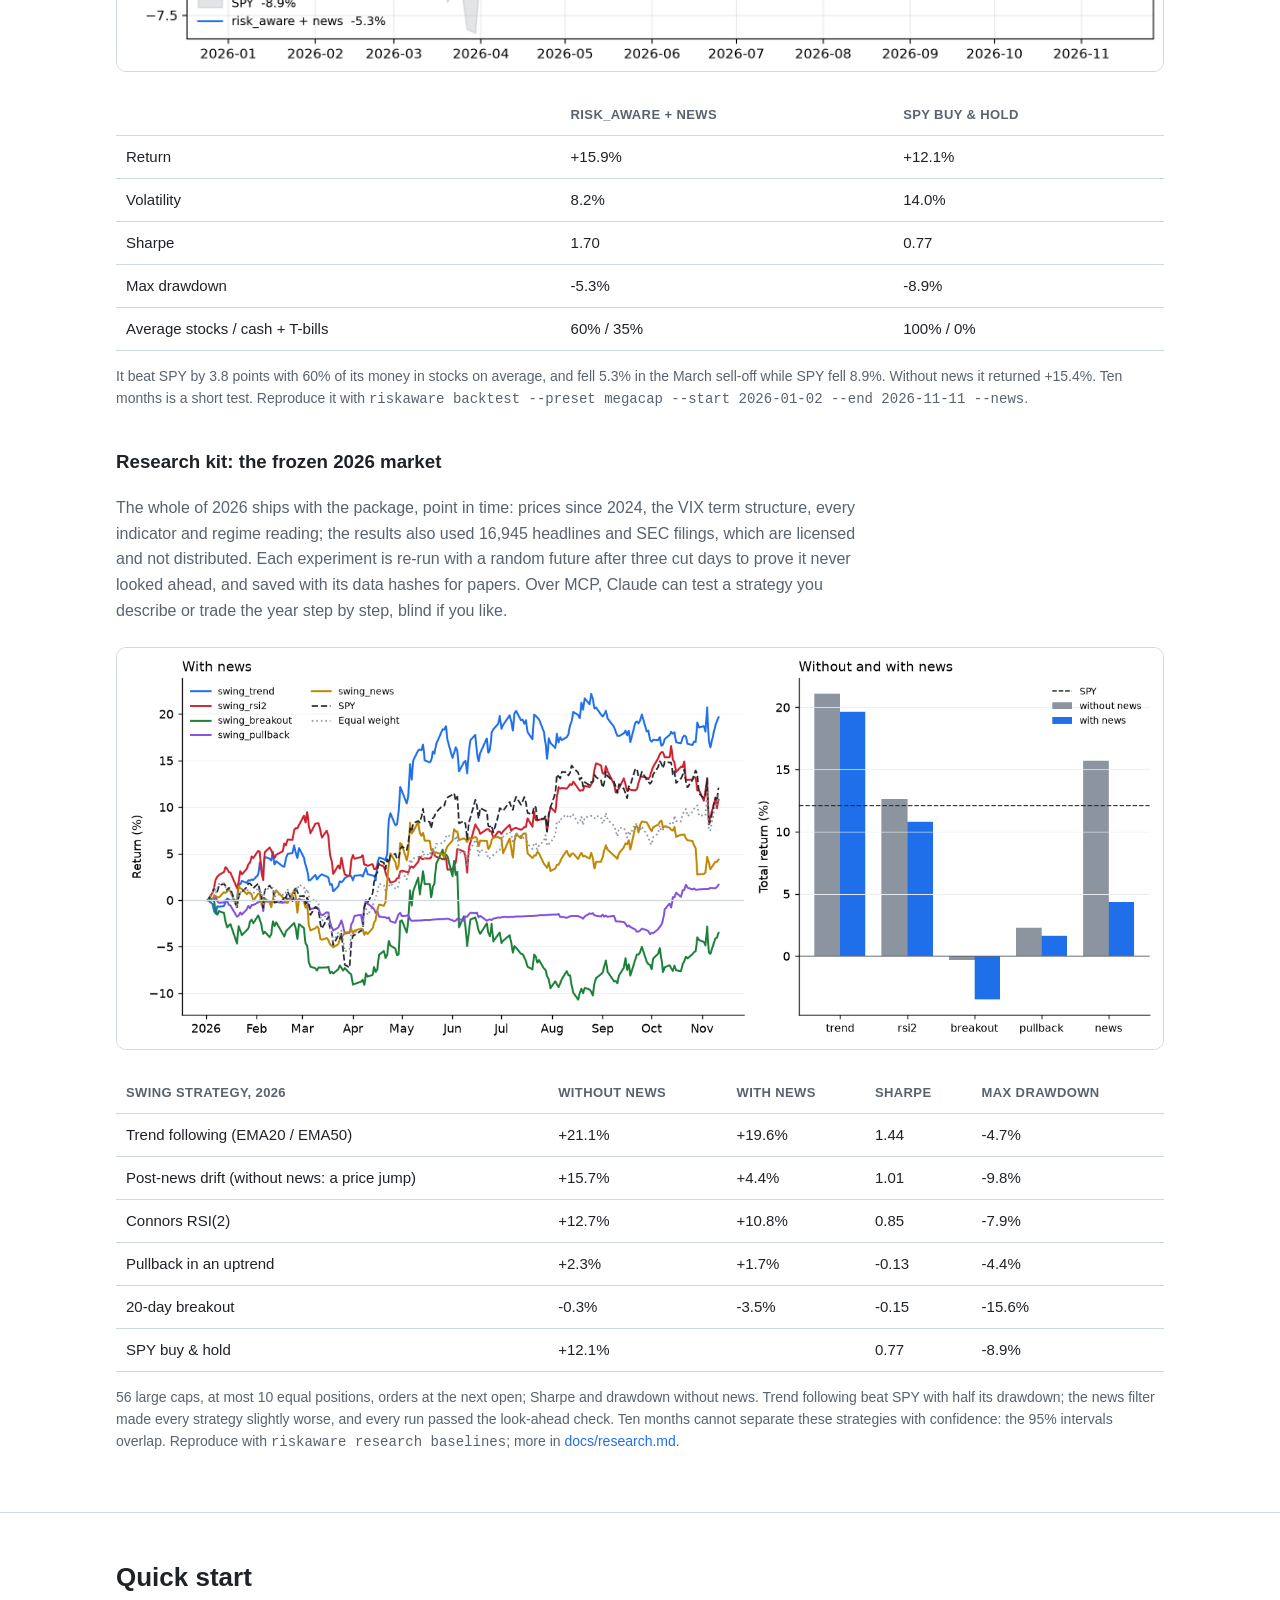
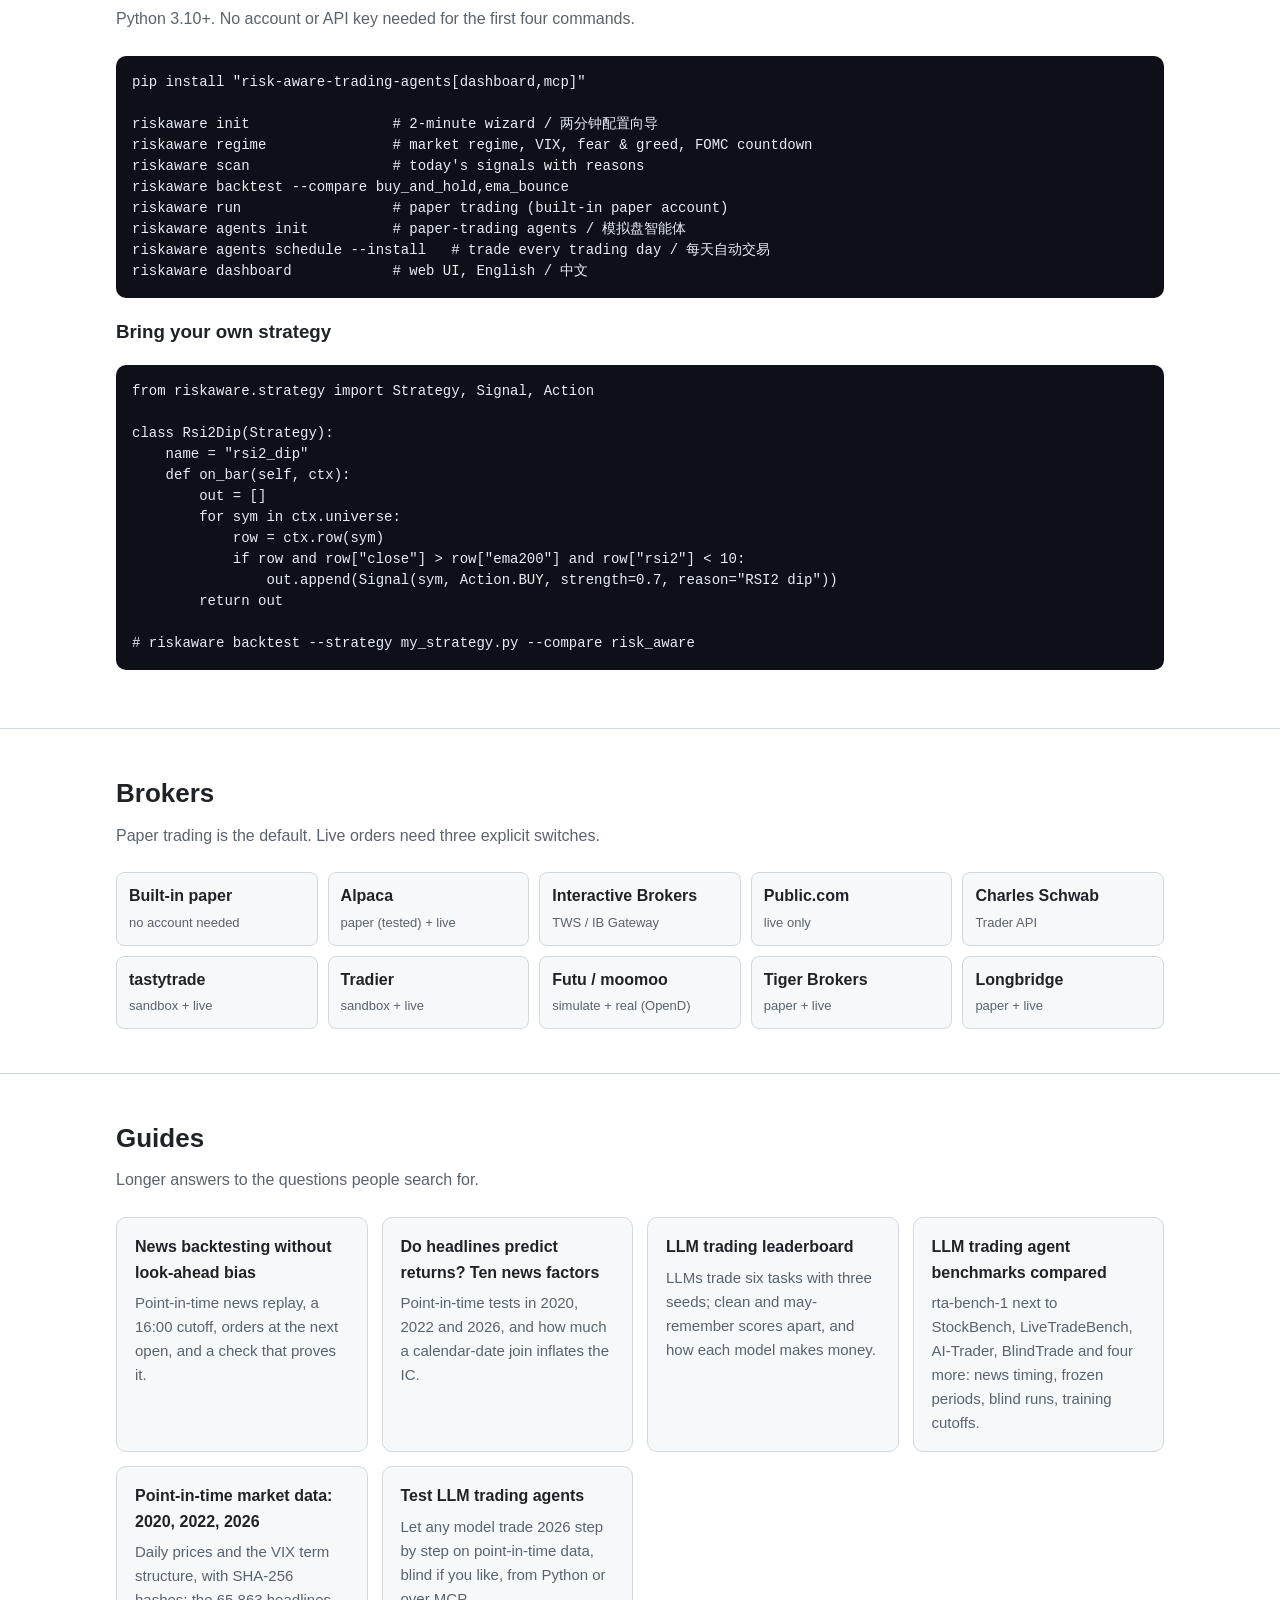
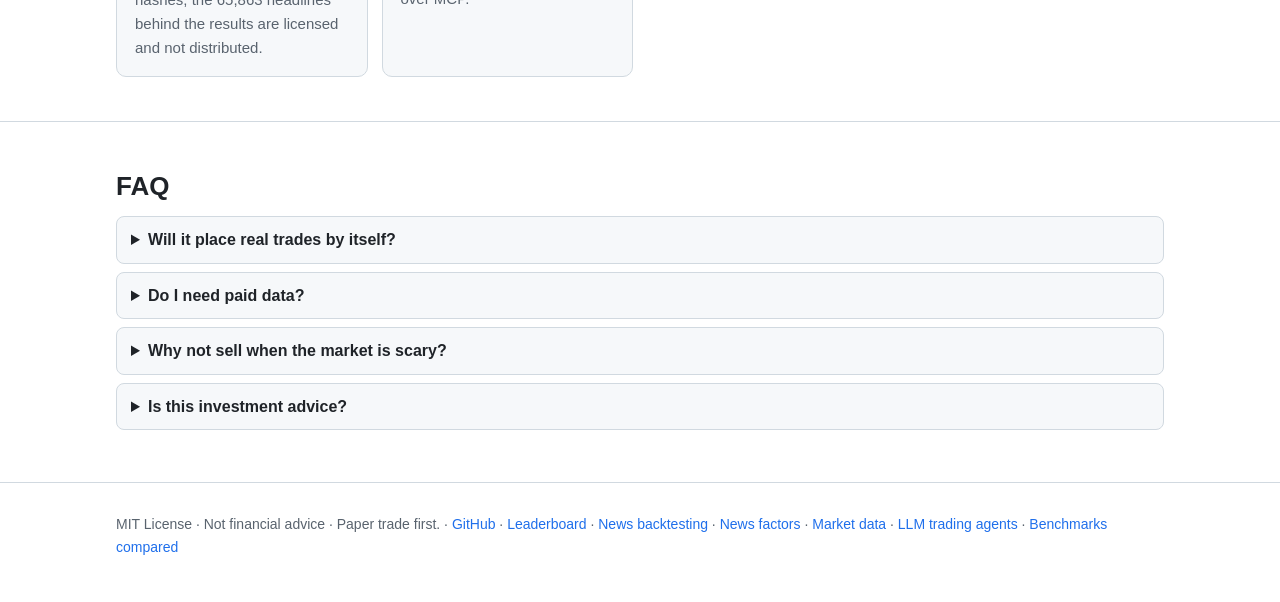
==== commit b28110fa: "Leaderboard: seeds 1 and 2 for Gemini and Llama, Luna and Gemini on one commit of the package" ====
--- a/site/index.html
+++ b/site/index.html
@@ -122,16 +122,16 @@
 <div lang="en"><div class="table-wrap"><table class="board"><thead><tr><th>Model</th><th class="num">Scored from</th><th class="num">Return</th><th class="num">SPY</th><th class="num">Equal weight</th><th class="num">Sharpe</th></tr></thead><tbody>
 <tr><td><b>claude-haiku-4.5</b><span class="muted"> · Anthropic</span><br><span class="muted small">run 2026-11-14</span></td><td class="num">2026-01-02</td><td class="num">+7.2%</td><td class="num">+12.1%</td><td class="num">+11.4%</td><td class="num">0.42</td></tr>
 <tr><td><b>claude-sonnet-4.6</b><span class="muted"> · Anthropic</span><br><span class="muted small">run 2026-11-14</span></td><td class="num">2026-01-30</td><td class="num">+6.2%</td><td class="num">+10.7%</td><td class="num">+10.6%</td><td class="num">0.34</td></tr>
-<tr><td><b>gemini-3.5-flash</b><span class="muted"> · Google</span><br><span class="muted small">run 2026-11-14</span></td><td class="num">2026-01-02</td><td class="num">+5.2%</td><td class="num">+12.1%</td><td class="num">+11.4%</td><td class="num">0.23</td></tr>
-<tr><td><b>gpt-5.6-luna</b><span class="muted"> · OpenAI</span><br><span class="muted small">run 2026-11-14</span></td><td class="num">2026-02-13</td><td class="num">+1.7%</td><td class="num">+12.3%</td><td class="num">+10.7%</td><td class="num">-0.15</td></tr>
+<tr><td><b>gpt-5.6-luna</b><span class="muted"> · OpenAI</span><br><span class="muted small">run 2026-11-14</span></td><td class="num">2026-02-13</td><td class="num">+4.5%</td><td class="num">+12.3%</td><td class="num">+10.7%</td><td class="num">0.34</td></tr>
+<tr><td><b>gemini-3.5-flash</b><span class="muted"> · Google</span><br><span class="muted small">run 2026-11-14</span></td><td class="num">2026-01-02</td><td class="num">+6.5%</td><td class="num">+12.1%</td><td class="num">+11.4%</td><td class="num">0.33</td></tr>
 <tr><td><b>llama3.2</b><span class="muted"> · Meta</span> <span class="badge">open weights</span><br><span class="muted small">run 2026-11-14</span></td><td class="num">2026-01-02</td><td class="num">+2.7%</td><td class="num">+12.1%</td><td class="num">+11.4%</td><td class="num">-0.16</td></tr>
 <tr><td><b>claude-haiku-5.5</b><span class="muted"> · Anthropic</span><br><span class="muted small">run 2026-11-14</span></td><td class="num">2026-06-30</td><td class="num">-0.6%</td><td class="num">+2.0%</td><td class="num">+5.7%</td><td class="num">-0.99</td></tr>
 </tbody></table></div></div>
 <div lang="zh"><div class="table-wrap"><table class="board"><thead><tr><th>模型</th><th class="num">计分起点</th><th class="num">收益</th><th class="num">SPY</th><th class="num">等权</th><th class="num">Sharpe</th></tr></thead><tbody>
 <tr><td><b>claude-haiku-4.5</b><span class="muted"> · Anthropic</span><br><span class="muted small">运行于 2026-11-14</span></td><td class="num">2026-01-02</td><td class="num">+7.2%</td><td class="num">+12.1%</td><td class="num">+11.4%</td><td class="num">0.42</td></tr>
 <tr><td><b>claude-sonnet-4.6</b><span class="muted"> · Anthropic</span><br><span class="muted small">运行于 2026-11-14</span></td><td class="num">2026-01-30</td><td class="num">+6.2%</td><td class="num">+10.7%</td><td class="num">+10.6%</td><td class="num">0.34</td></tr>
-<tr><td><b>gemini-3.5-flash</b><span class="muted"> · Google</span><br><span class="muted small">运行于 2026-11-14</span></td><td class="num">2026-01-02</td><td class="num">+5.2%</td><td class="num">+12.1%</td><td class="num">+11.4%</td><td class="num">0.23</td></tr>
-<tr><td><b>gpt-5.6-luna</b><span class="muted"> · OpenAI</span><br><span class="muted small">运行于 2026-11-14</span></td><td class="num">2026-02-13</td><td class="num">+1.7%</td><td class="num">+12.3%</td><td class="num">+10.7%</td><td class="num">-0.15</td></tr>
+<tr><td><b>gpt-5.6-luna</b><span class="muted"> · OpenAI</span><br><span class="muted small">运行于 2026-11-14</span></td><td class="num">2026-02-13</td><td class="num">+4.5%</td><td class="num">+12.3%</td><td class="num">+10.7%</td><td class="num">0.34</td></tr>
+<tr><td><b>gemini-3.5-flash</b><span class="muted"> · Google</span><br><span class="muted small">运行于 2026-11-14</span></td><td class="num">2026-01-02</td><td class="num">+6.5%</td><td class="num">+12.1%</td><td class="num">+11.4%</td><td class="num">0.33</td></tr>
 <tr><td><b>llama3.2</b><span class="muted"> · Meta</span> <span class="badge">开源权重</span><br><span class="muted small">运行于 2026-11-14</span></td><td class="num">2026-01-02</td><td class="num">+2.7%</td><td class="num">+12.1%</td><td class="num">+11.4%</td><td class="num">-0.16</td></tr>
 <tr><td><b>claude-haiku-5.5</b><span class="muted"> · Anthropic</span><br><span class="muted small">运行于 2026-11-14</span></td><td class="num">2026-06-30</td><td class="num">-0.6%</td><td class="num">+2.0%</td><td class="num">+5.7%</td><td class="num">-0.99</td></tr>
 </tbody></table></div></div>
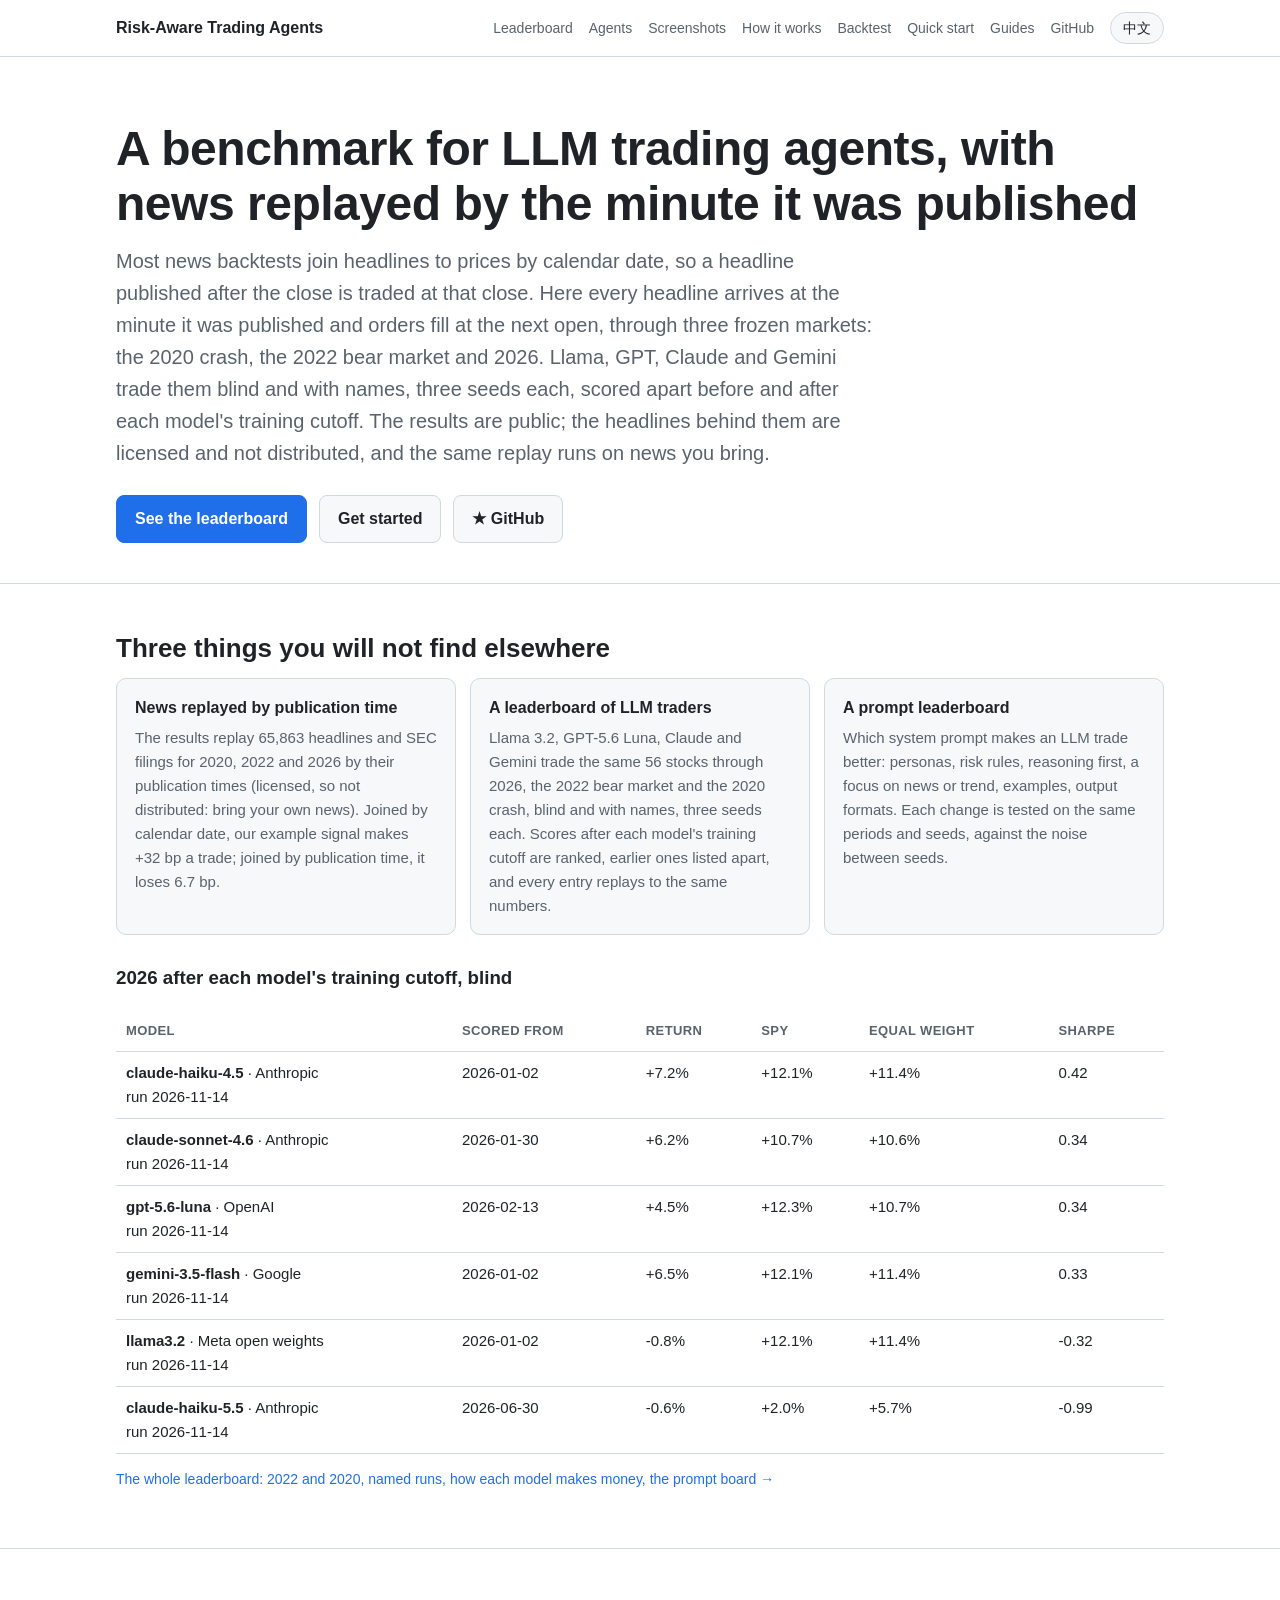
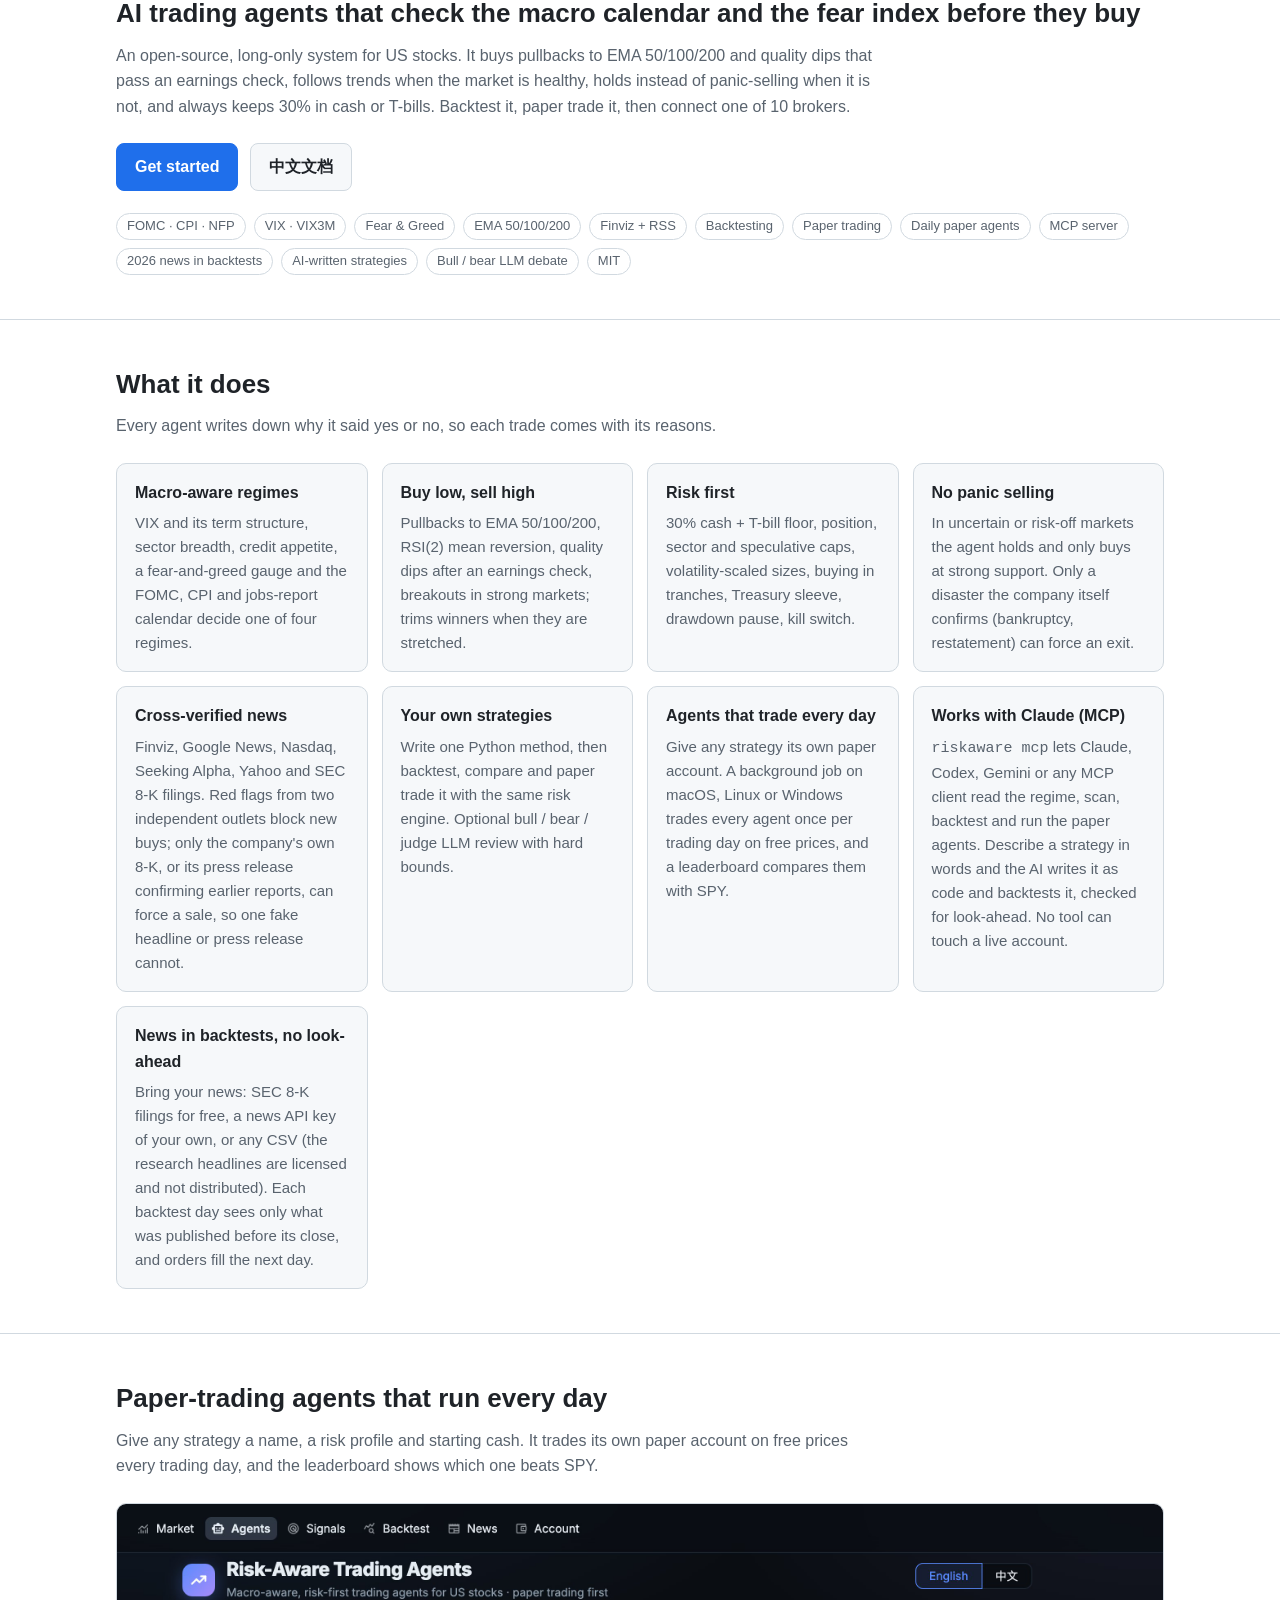
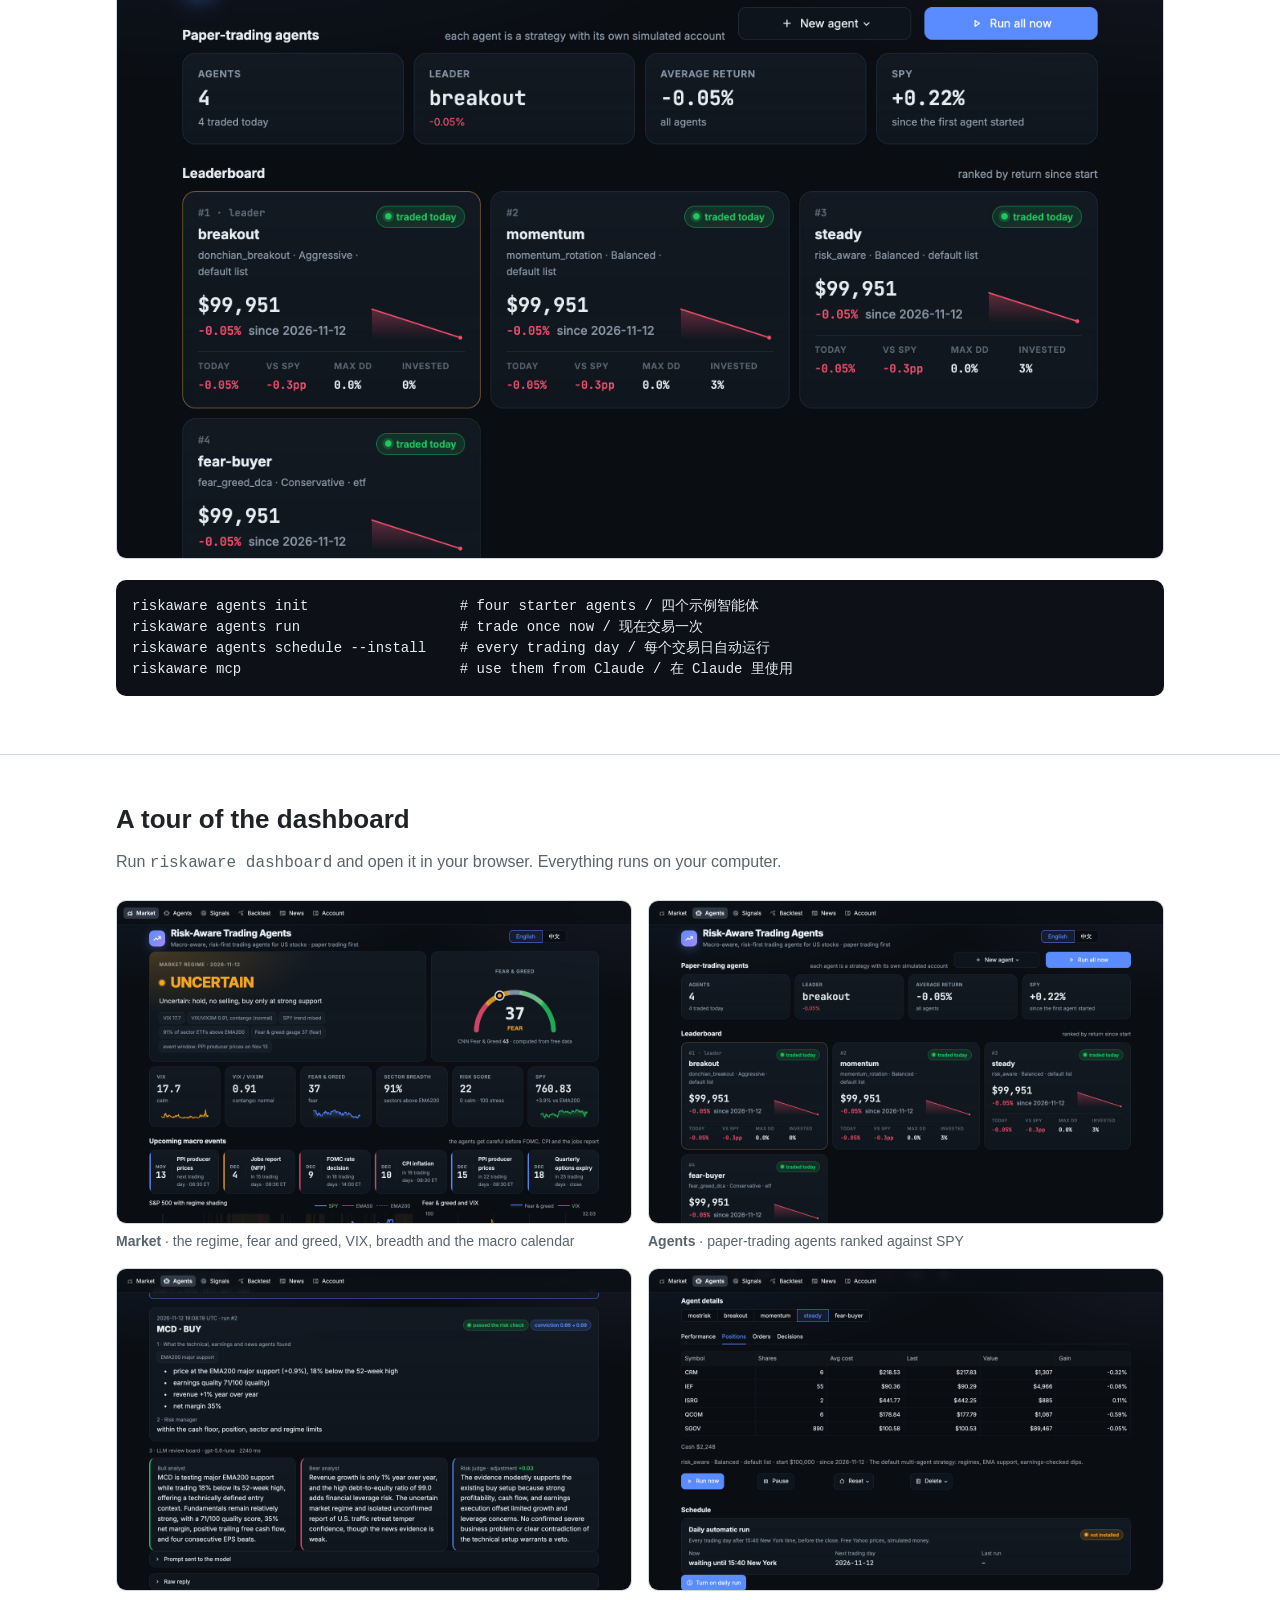
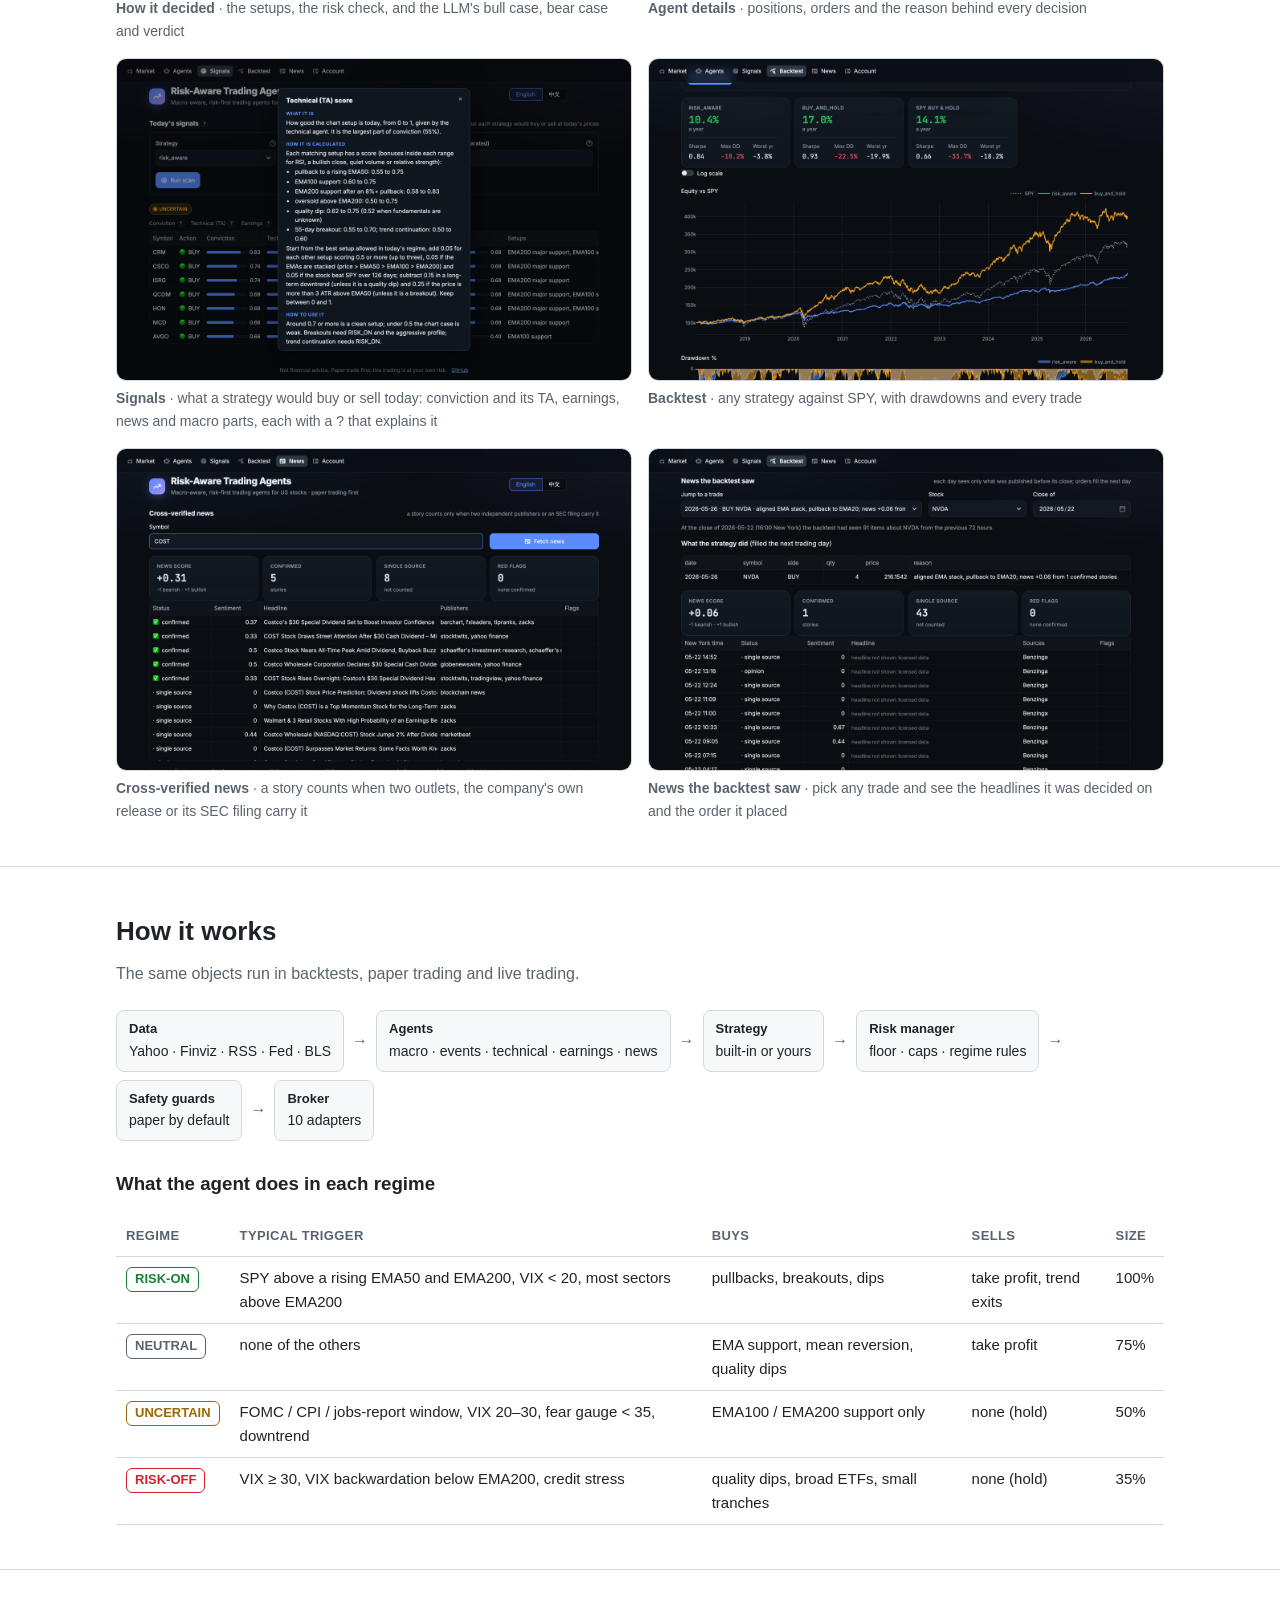
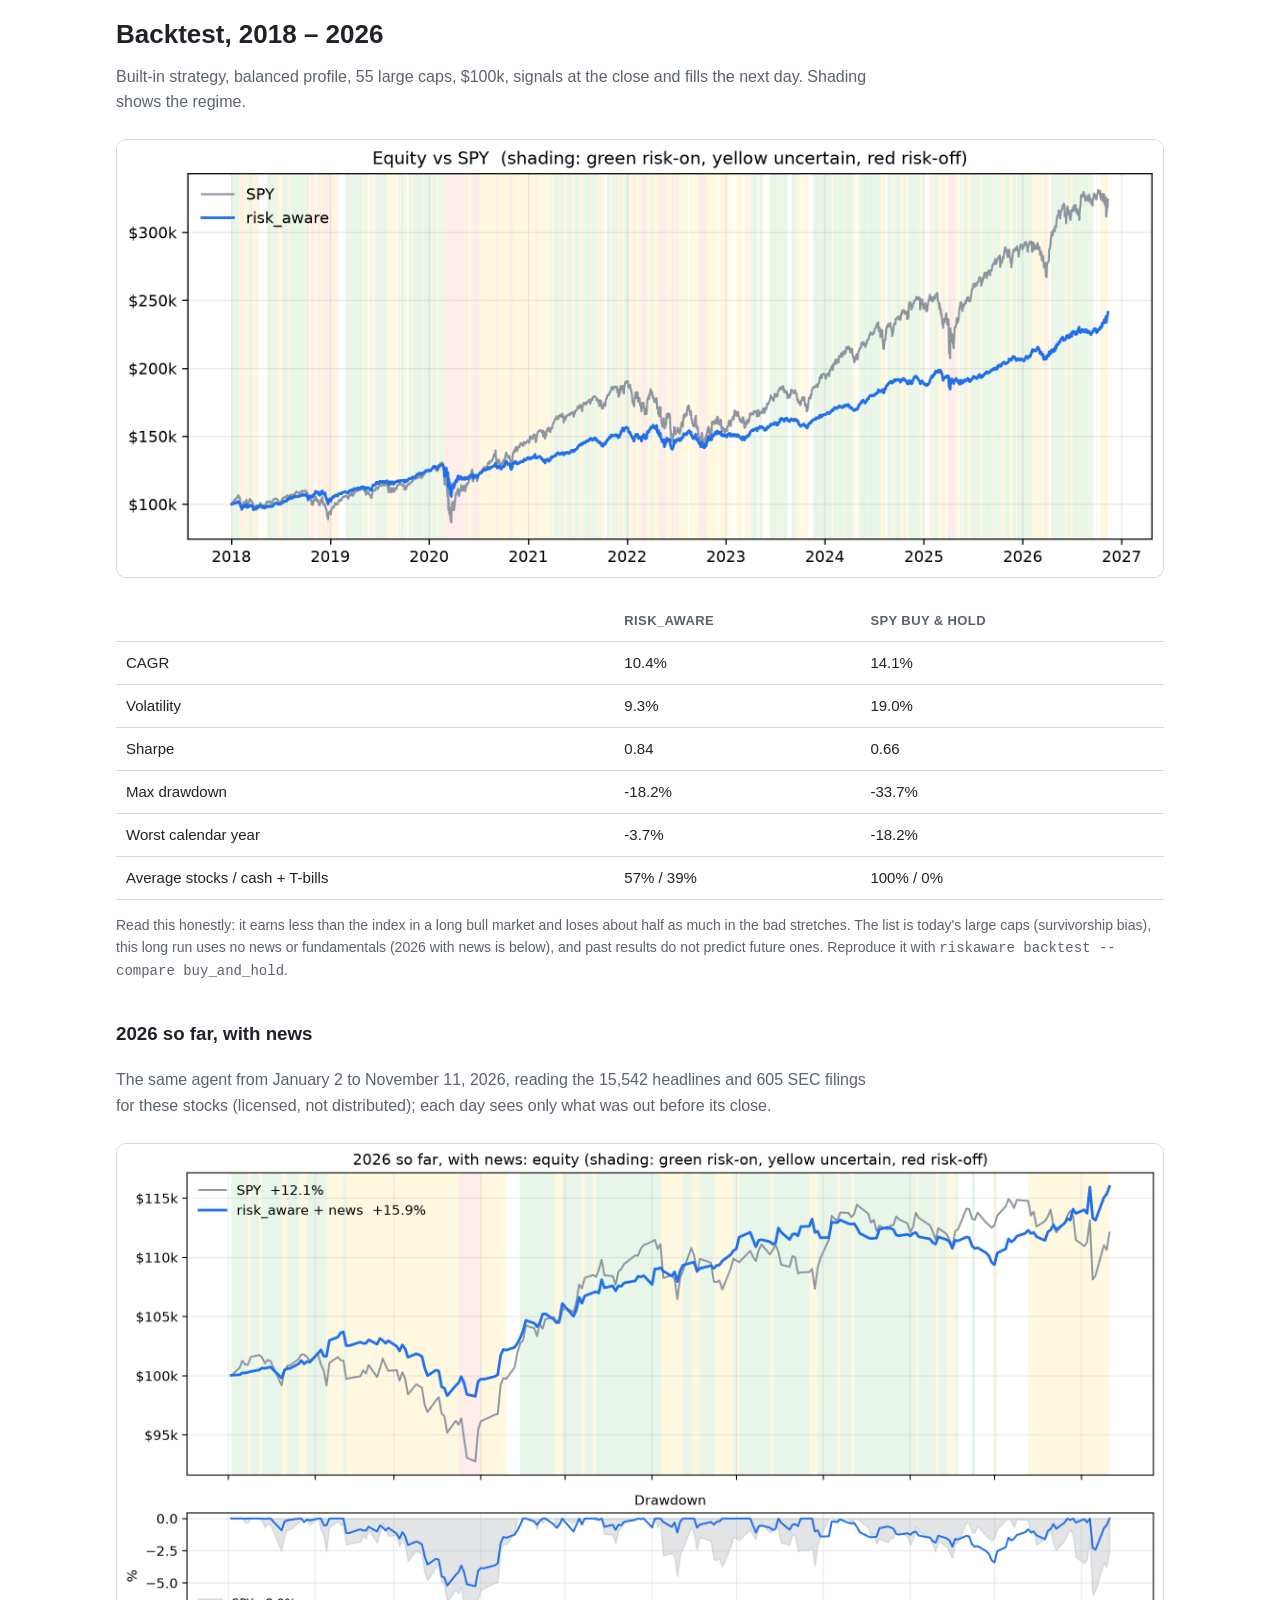
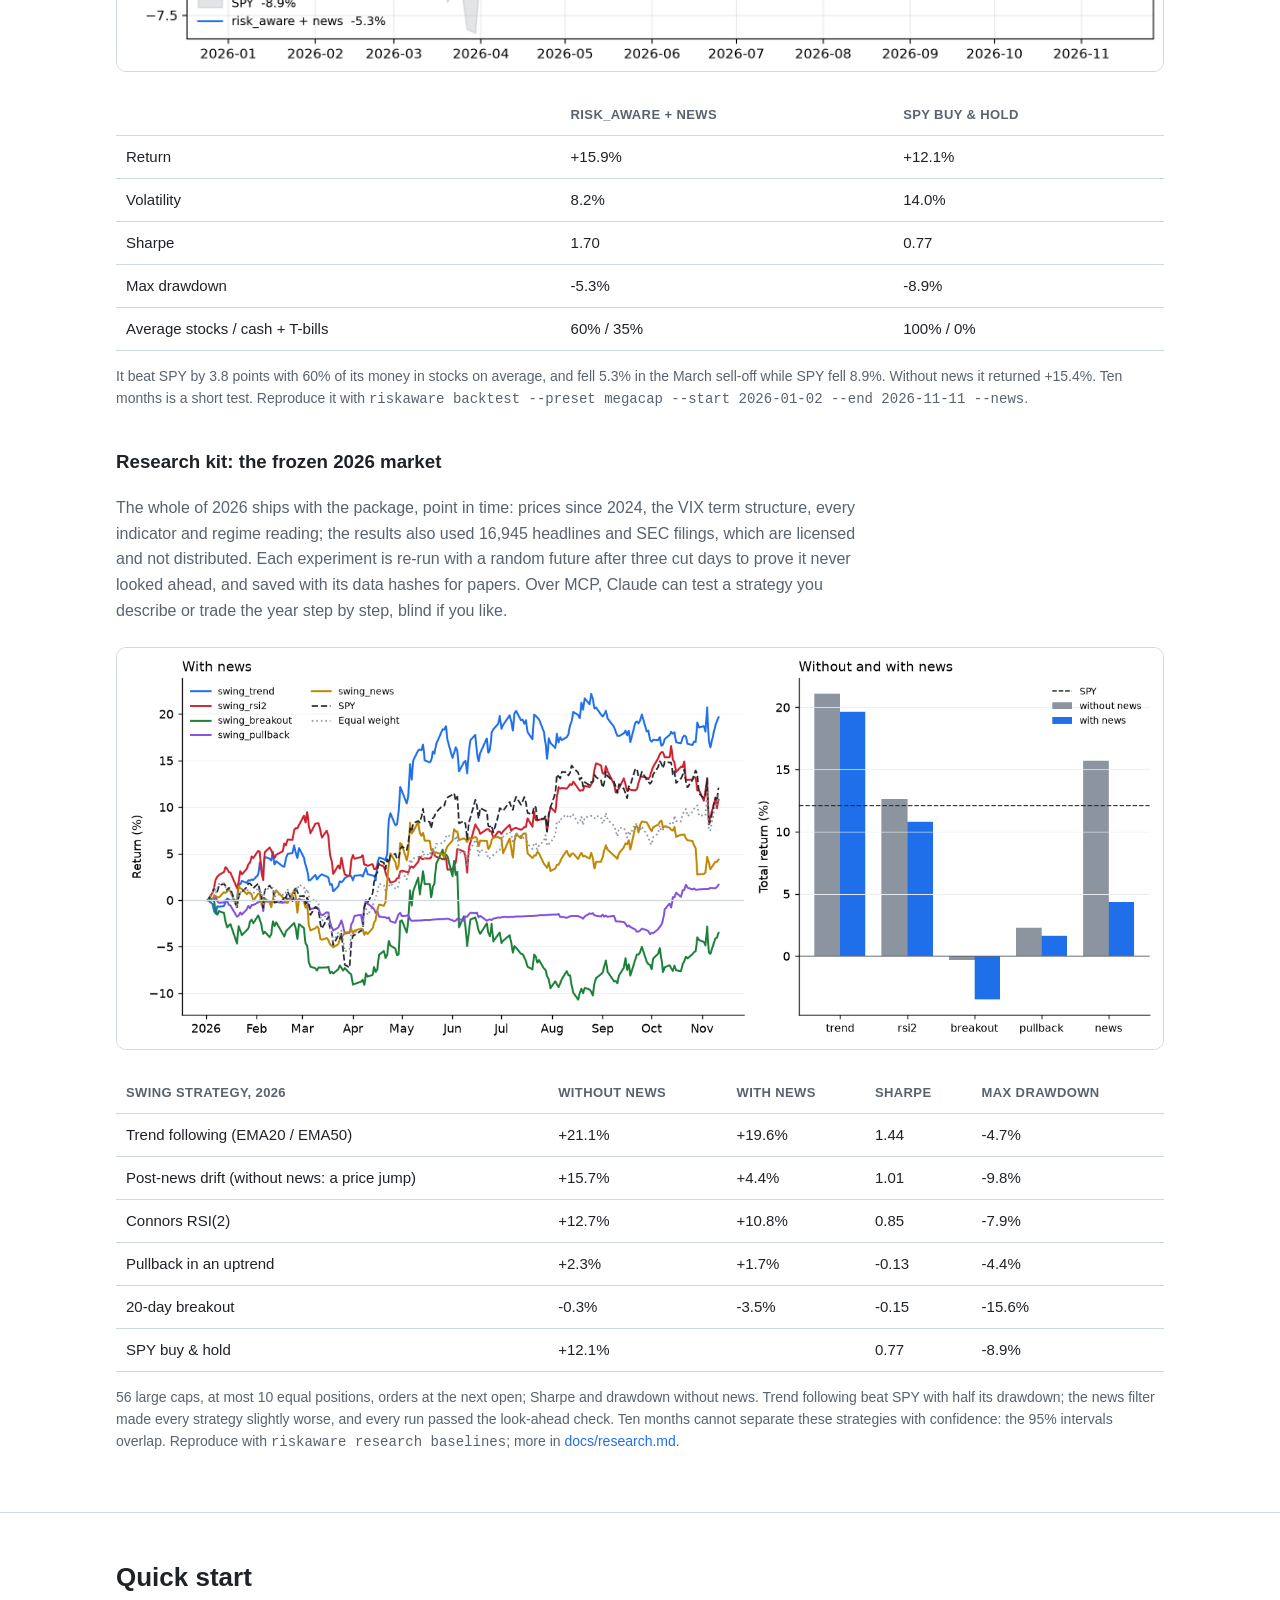
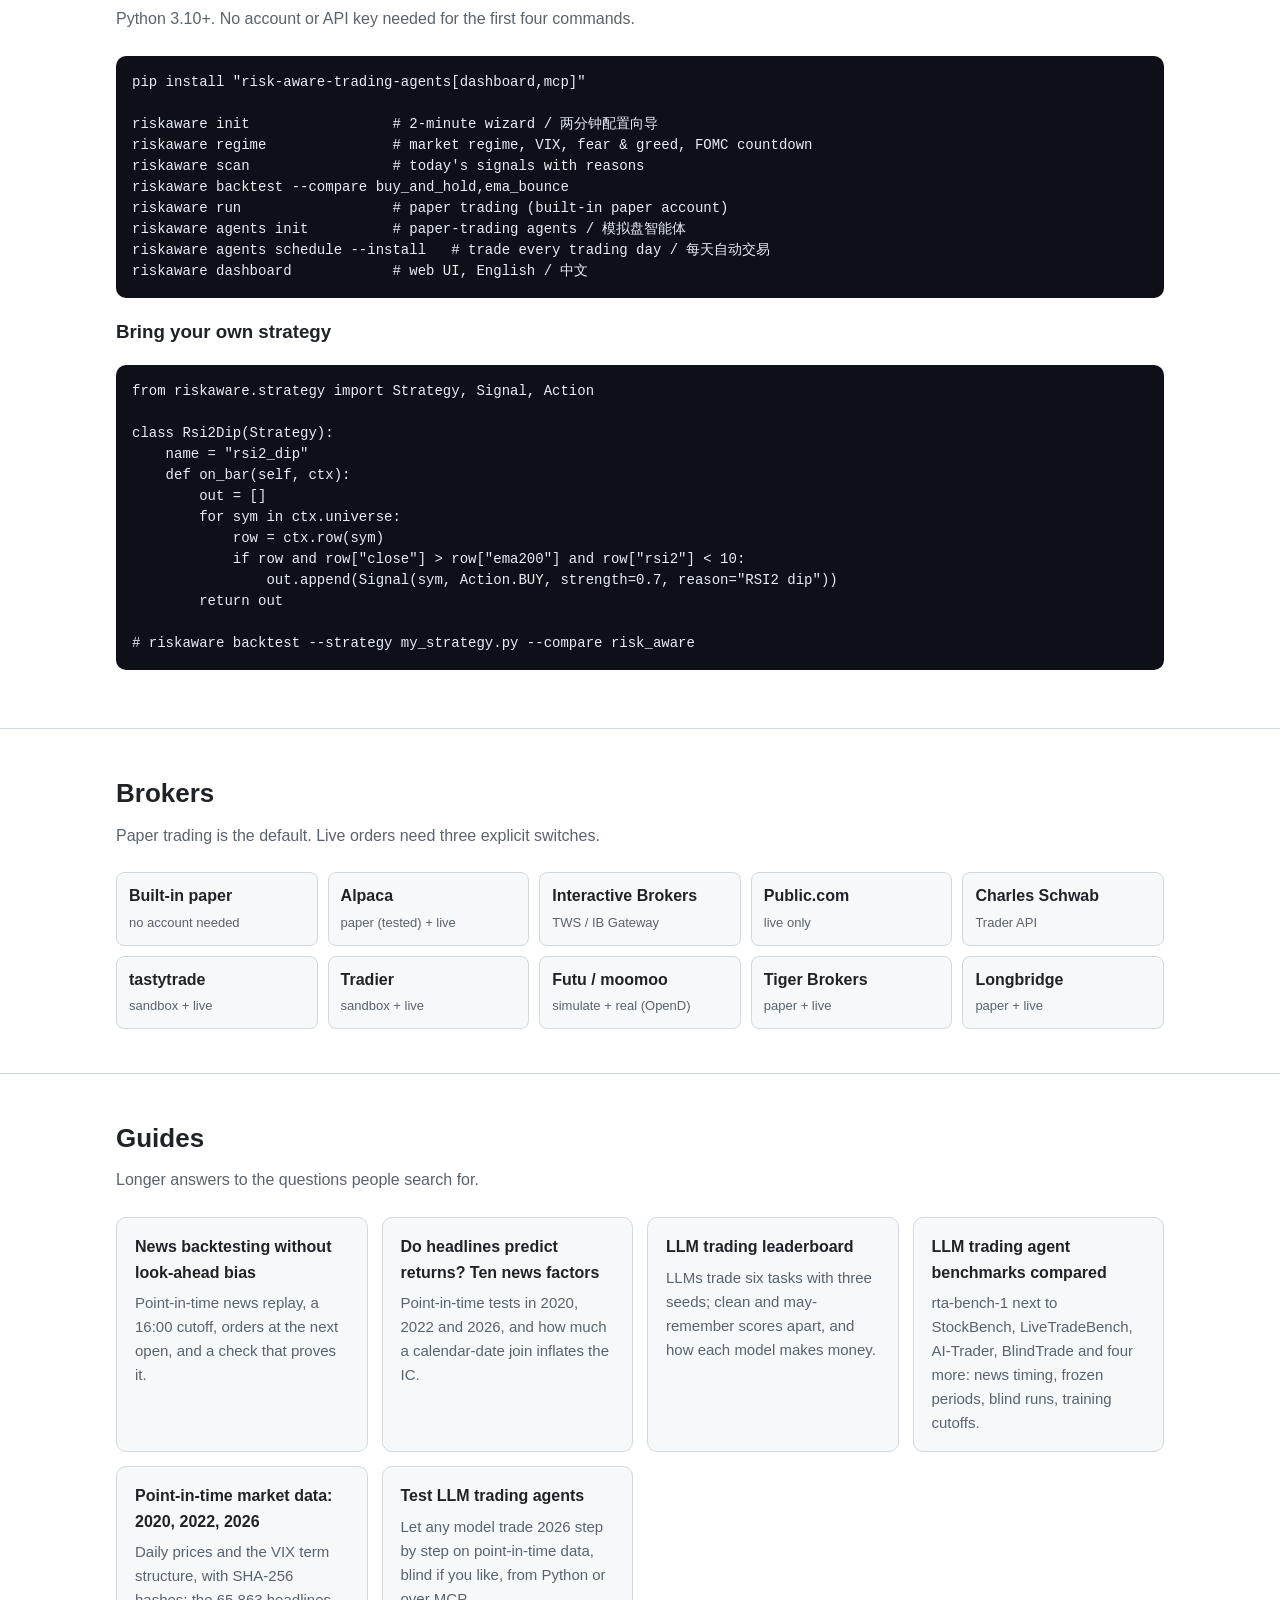
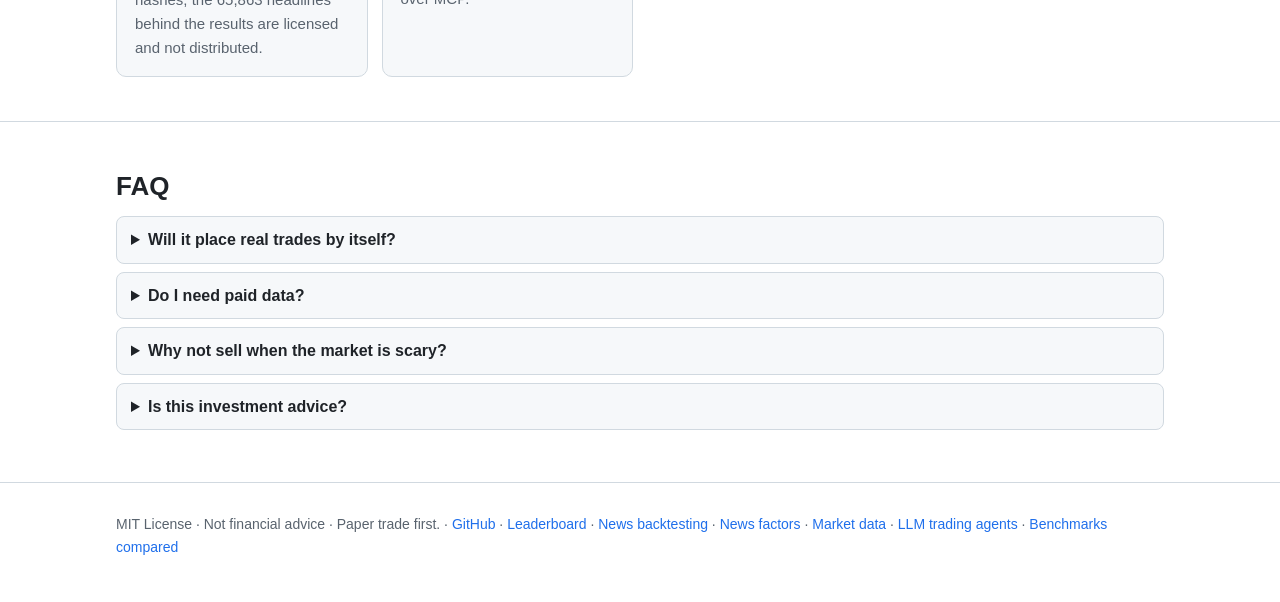
==== commit b21021ec: "Leaderboard: Llama's 2026 blind seeds 1 and 2; an entry publishes a reply's orders and no other key" ====
--- a/site/index.html
+++ b/site/index.html
@@ -124,7 +124,7 @@
 <tr><td><b>claude-sonnet-4.6</b><span class="muted"> · Anthropic</span><br><span class="muted small">run 2026-11-14</span></td><td class="num">2026-01-30</td><td class="num">+6.2%</td><td class="num">+10.7%</td><td class="num">+10.6%</td><td class="num">0.34</td></tr>
 <tr><td><b>gpt-5.6-luna</b><span class="muted"> · OpenAI</span><br><span class="muted small">run 2026-11-14</span></td><td class="num">2026-02-13</td><td class="num">+4.5%</td><td class="num">+12.3%</td><td class="num">+10.7%</td><td class="num">0.34</td></tr>
 <tr><td><b>gemini-3.5-flash</b><span class="muted"> · Google</span><br><span class="muted small">run 2026-11-14</span></td><td class="num">2026-01-02</td><td class="num">+6.5%</td><td class="num">+12.1%</td><td class="num">+11.4%</td><td class="num">0.33</td></tr>
-<tr><td><b>llama3.2</b><span class="muted"> · Meta</span> <span class="badge">open weights</span><br><span class="muted small">run 2026-11-14</span></td><td class="num">2026-01-02</td><td class="num">+2.7%</td><td class="num">+12.1%</td><td class="num">+11.4%</td><td class="num">-0.16</td></tr>
+<tr><td><b>llama3.2</b><span class="muted"> · Meta</span> <span class="badge">open weights</span><br><span class="muted small">run 2026-11-14</span></td><td class="num">2026-01-02</td><td class="num">-0.8%</td><td class="num">+12.1%</td><td class="num">+11.4%</td><td class="num">-0.32</td></tr>
 <tr><td><b>claude-haiku-5.5</b><span class="muted"> · Anthropic</span><br><span class="muted small">run 2026-11-14</span></td><td class="num">2026-06-30</td><td class="num">-0.6%</td><td class="num">+2.0%</td><td class="num">+5.7%</td><td class="num">-0.99</td></tr>
 </tbody></table></div></div>
 <div lang="zh"><div class="table-wrap"><table class="board"><thead><tr><th>模型</th><th class="num">计分起点</th><th class="num">收益</th><th class="num">SPY</th><th class="num">等权</th><th class="num">Sharpe</th></tr></thead><tbody>
@@ -132,7 +132,7 @@
 <tr><td><b>claude-sonnet-4.6</b><span class="muted"> · Anthropic</span><br><span class="muted small">运行于 2026-11-14</span></td><td class="num">2026-01-30</td><td class="num">+6.2%</td><td class="num">+10.7%</td><td class="num">+10.6%</td><td class="num">0.34</td></tr>
 <tr><td><b>gpt-5.6-luna</b><span class="muted"> · OpenAI</span><br><span class="muted small">运行于 2026-11-14</span></td><td class="num">2026-02-13</td><td class="num">+4.5%</td><td class="num">+12.3%</td><td class="num">+10.7%</td><td class="num">0.34</td></tr>
 <tr><td><b>gemini-3.5-flash</b><span class="muted"> · Google</span><br><span class="muted small">运行于 2026-11-14</span></td><td class="num">2026-01-02</td><td class="num">+6.5%</td><td class="num">+12.1%</td><td class="num">+11.4%</td><td class="num">0.33</td></tr>
-<tr><td><b>llama3.2</b><span class="muted"> · Meta</span> <span class="badge">开源权重</span><br><span class="muted small">运行于 2026-11-14</span></td><td class="num">2026-01-02</td><td class="num">+2.7%</td><td class="num">+12.1%</td><td class="num">+11.4%</td><td class="num">-0.16</td></tr>
+<tr><td><b>llama3.2</b><span class="muted"> · Meta</span> <span class="badge">开源权重</span><br><span class="muted small">运行于 2026-11-14</span></td><td class="num">2026-01-02</td><td class="num">-0.8%</td><td class="num">+12.1%</td><td class="num">+11.4%</td><td class="num">-0.32</td></tr>
 <tr><td><b>claude-haiku-5.5</b><span class="muted"> · Anthropic</span><br><span class="muted small">运行于 2026-11-14</span></td><td class="num">2026-06-30</td><td class="num">-0.6%</td><td class="num">+2.0%</td><td class="num">+5.7%</td><td class="num">-0.99</td></tr>
 </tbody></table></div></div>
 <!-- /board:teaser -->
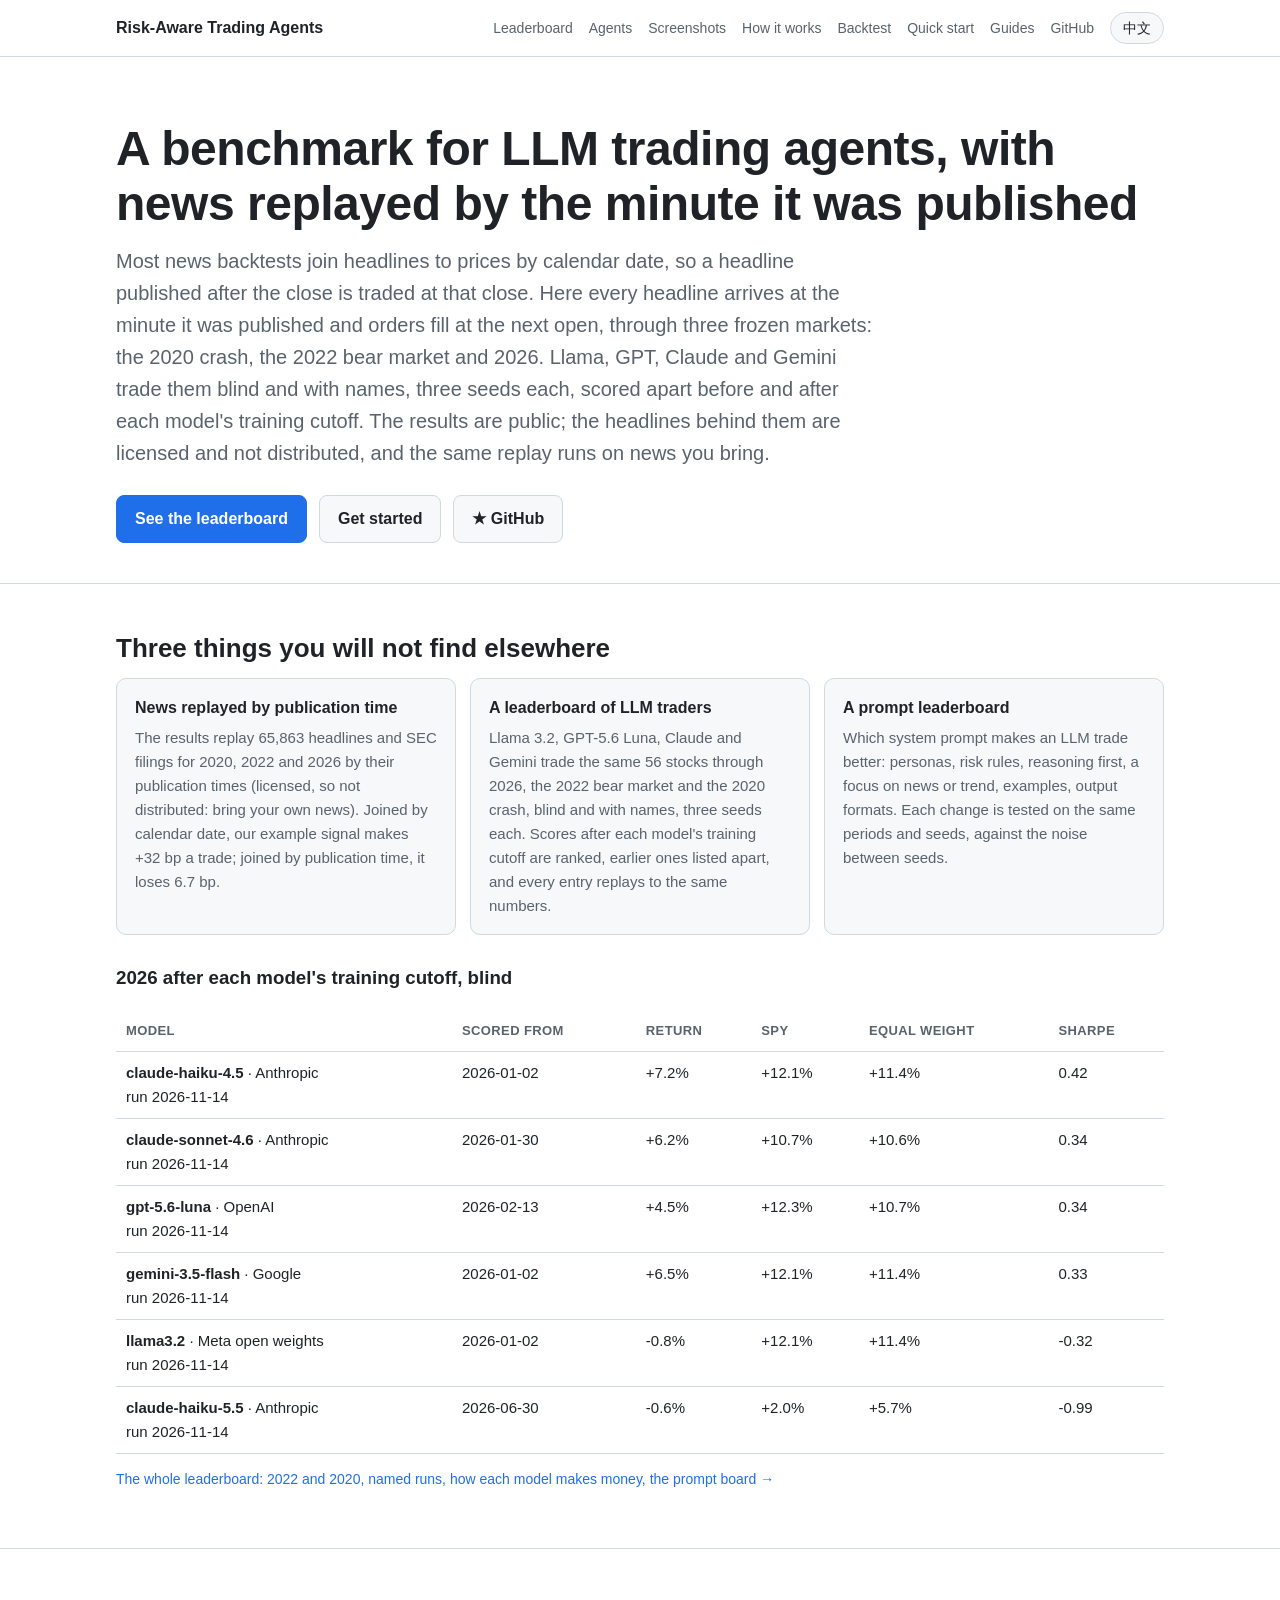
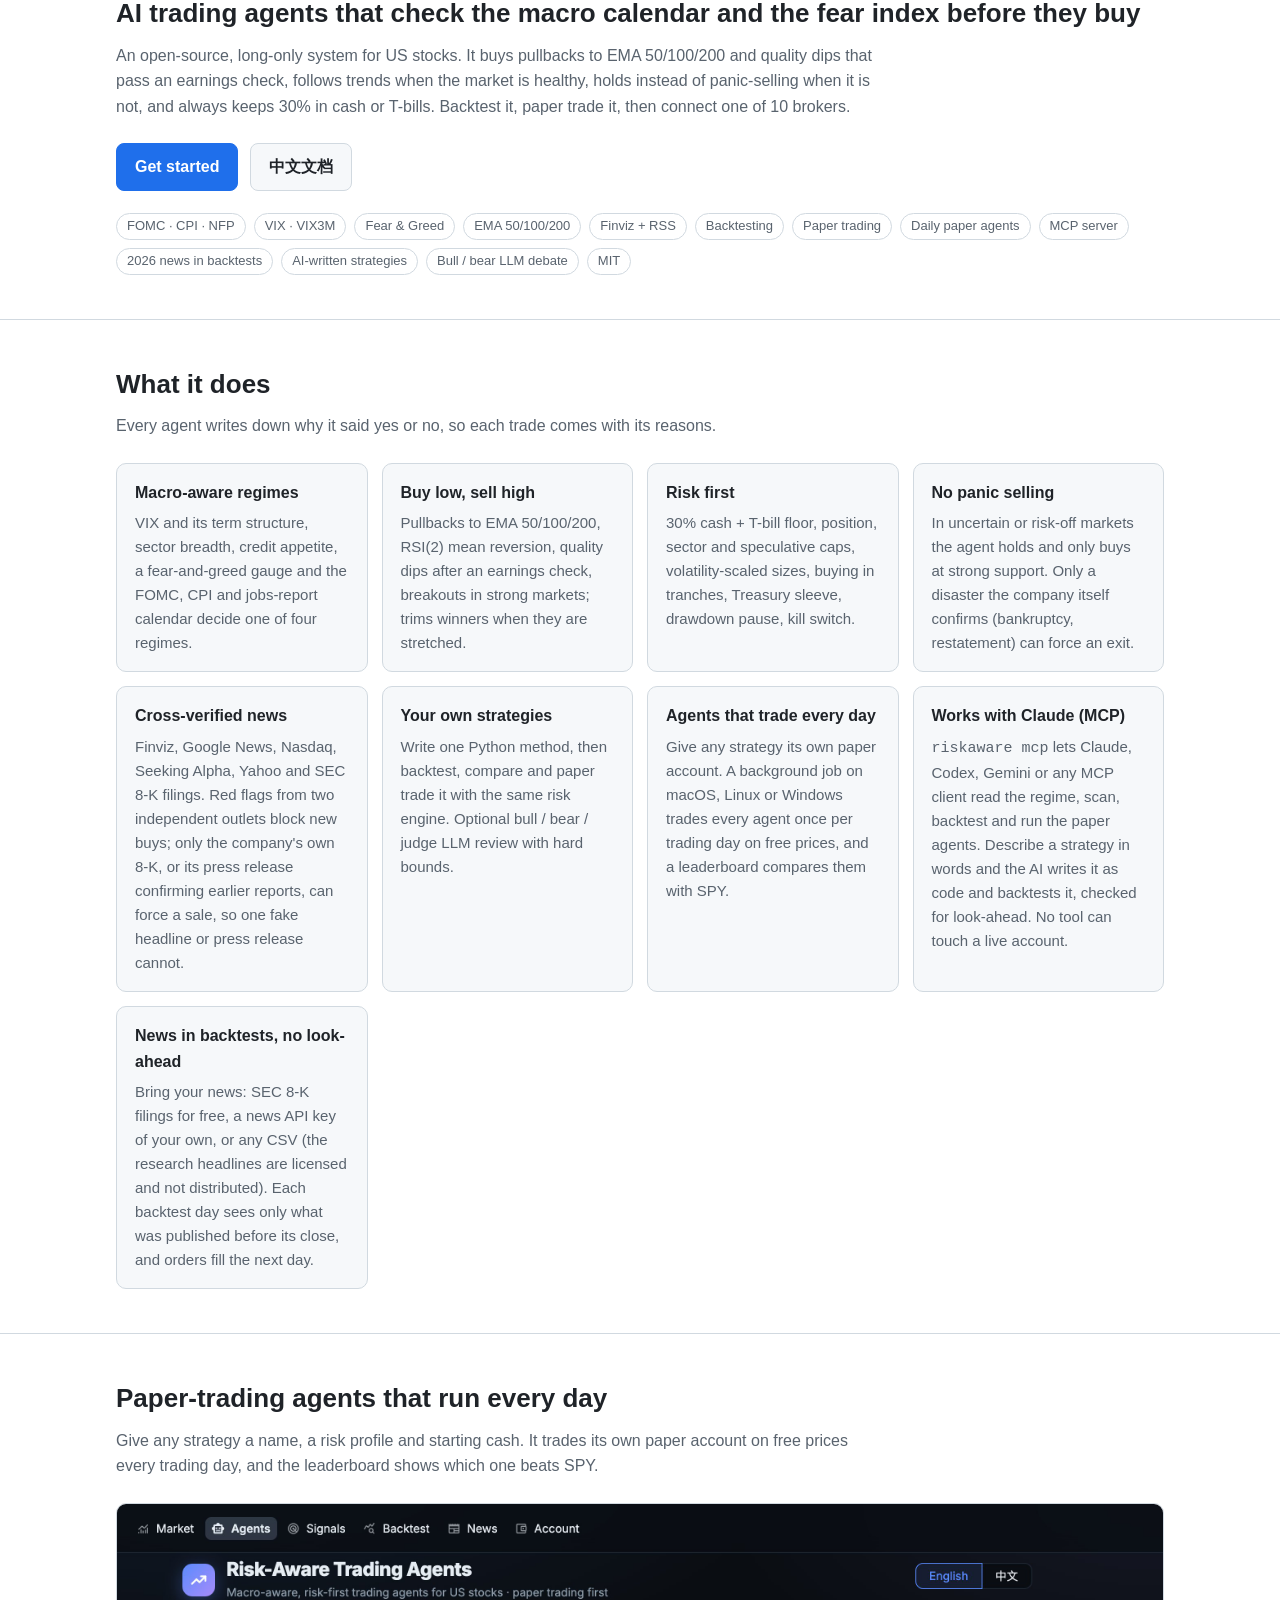
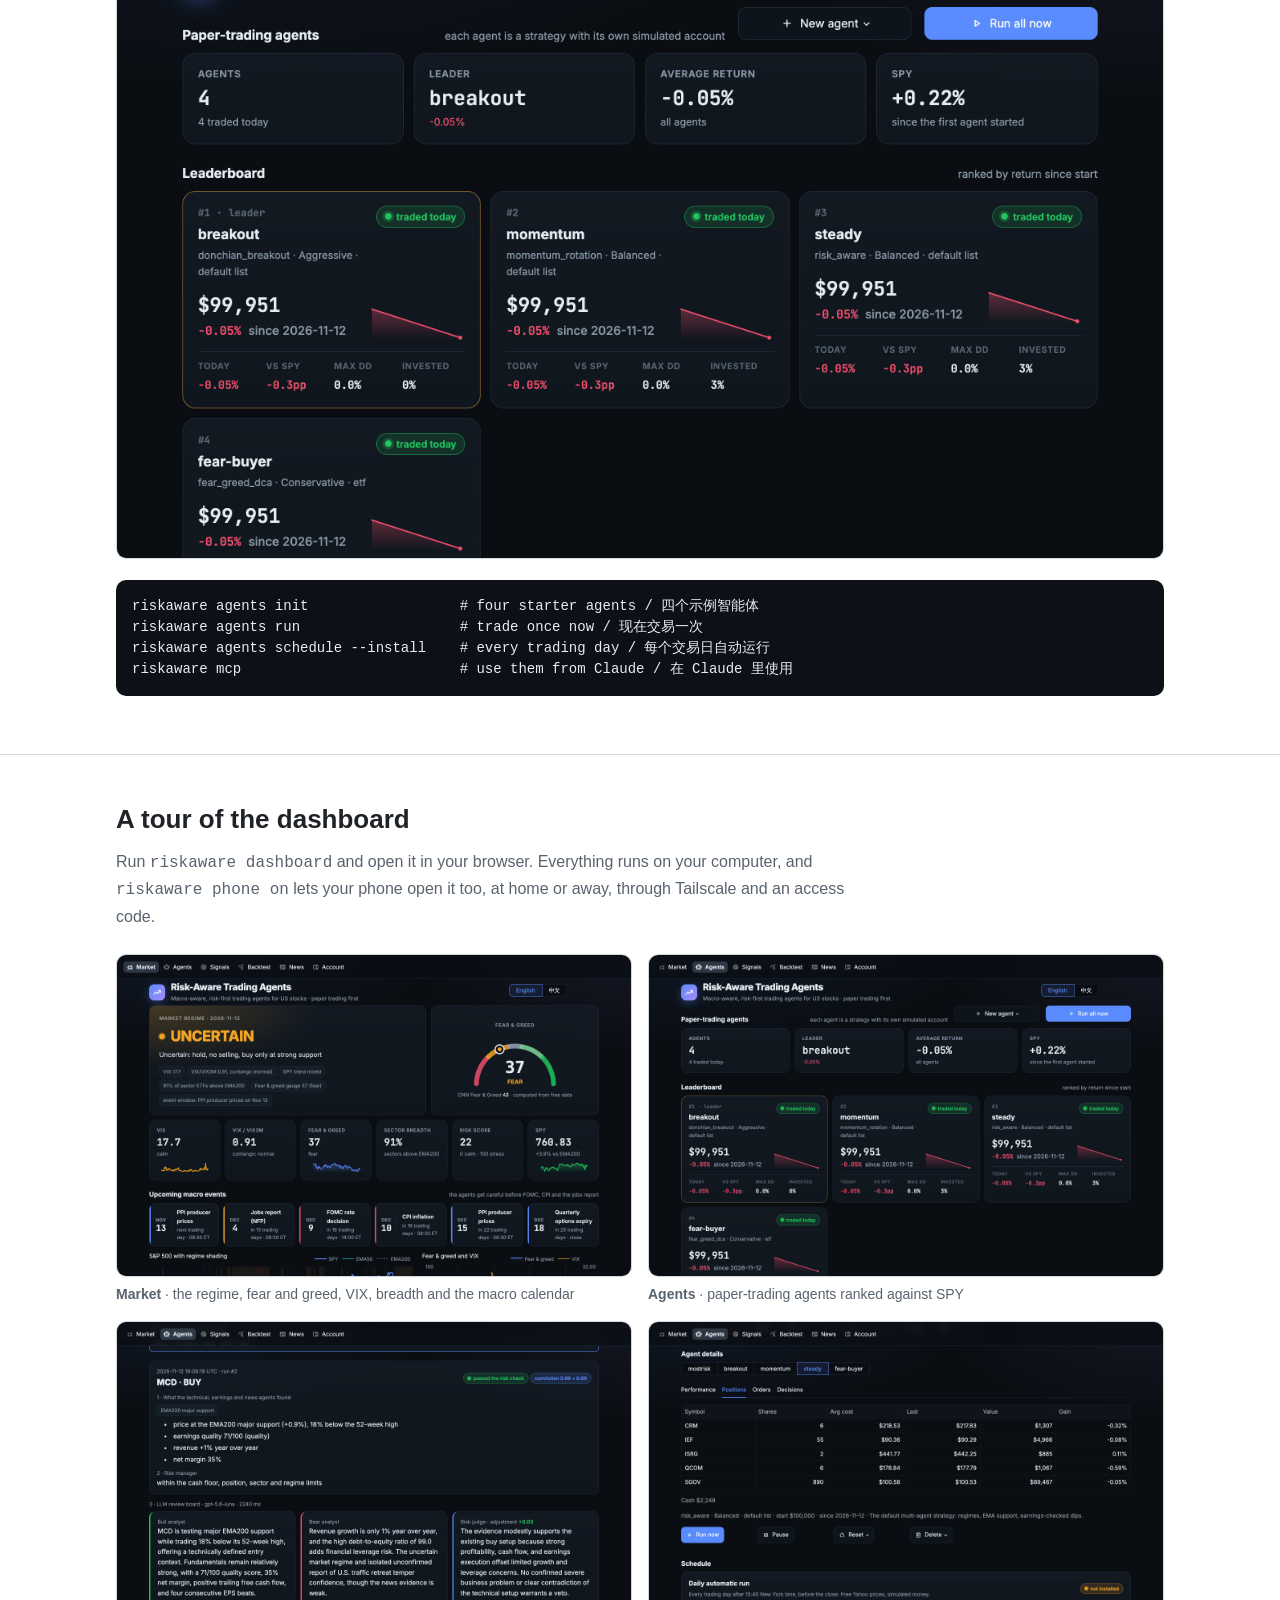
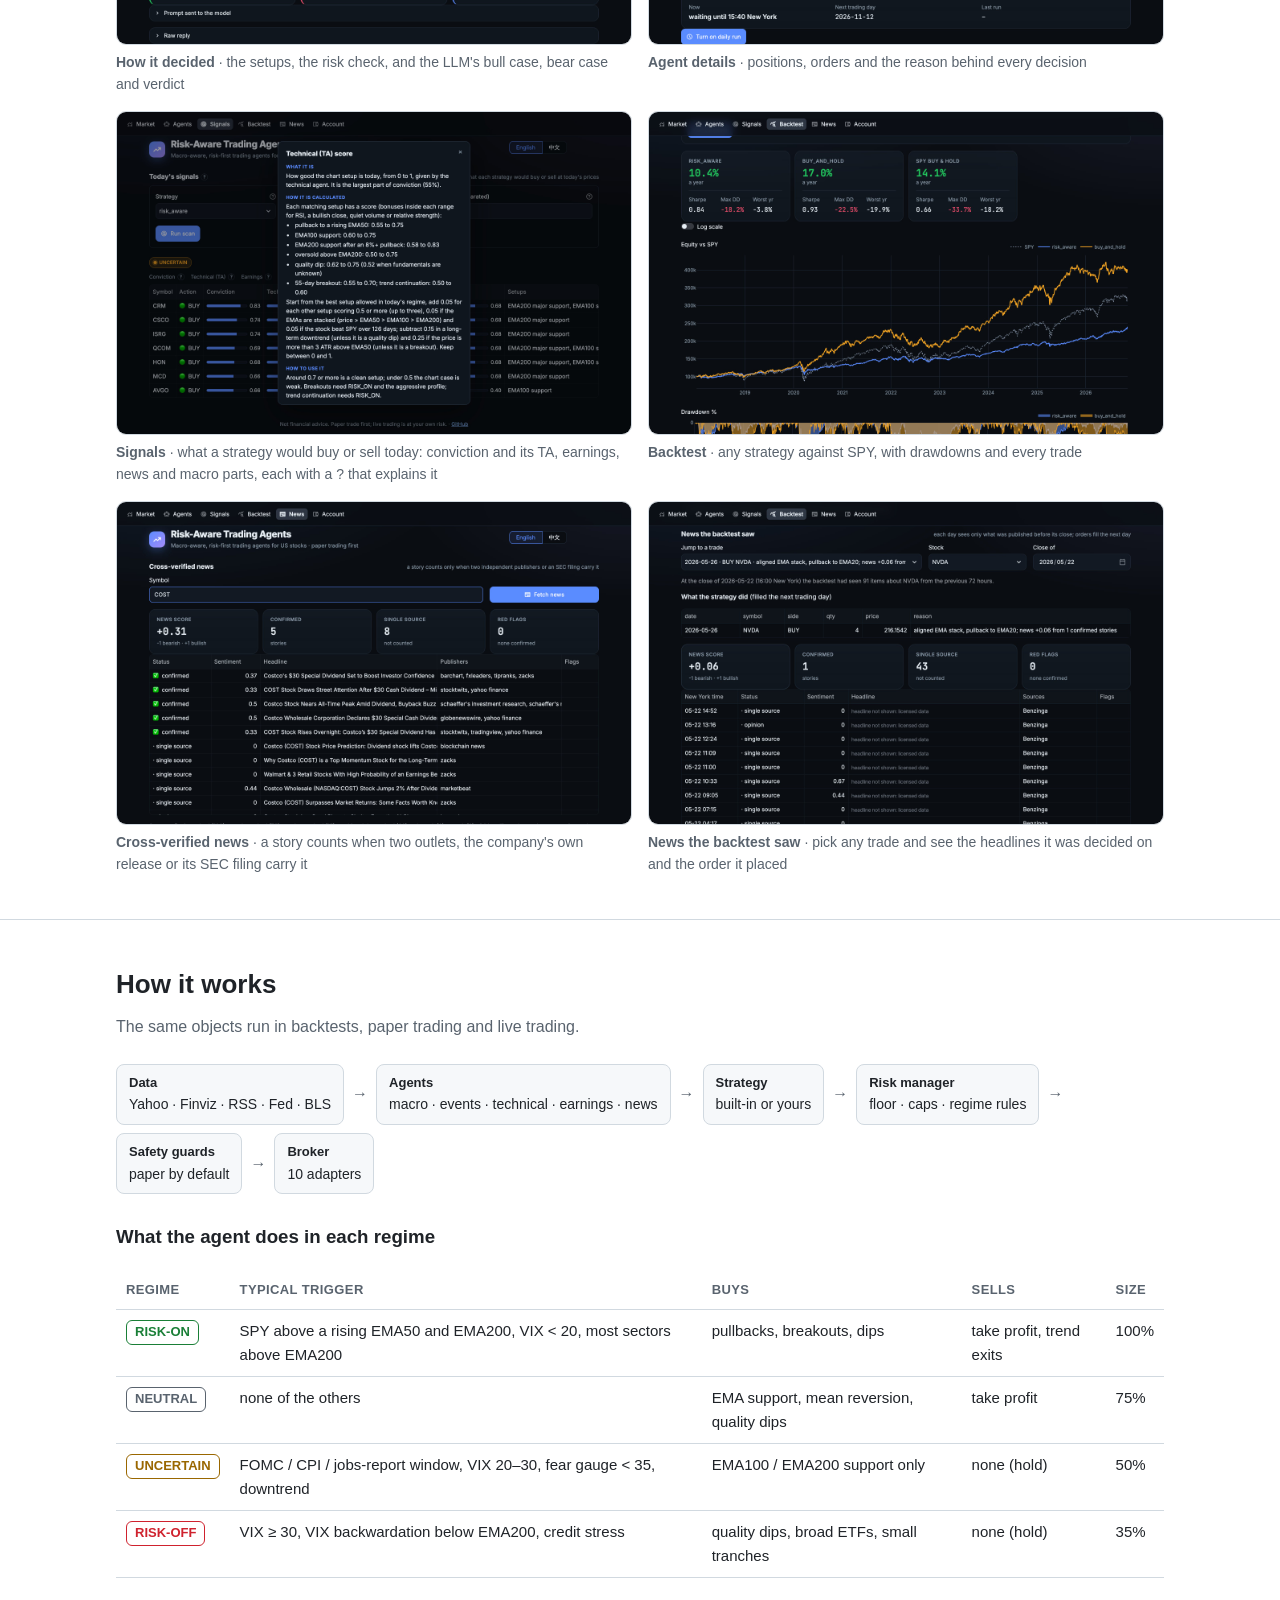
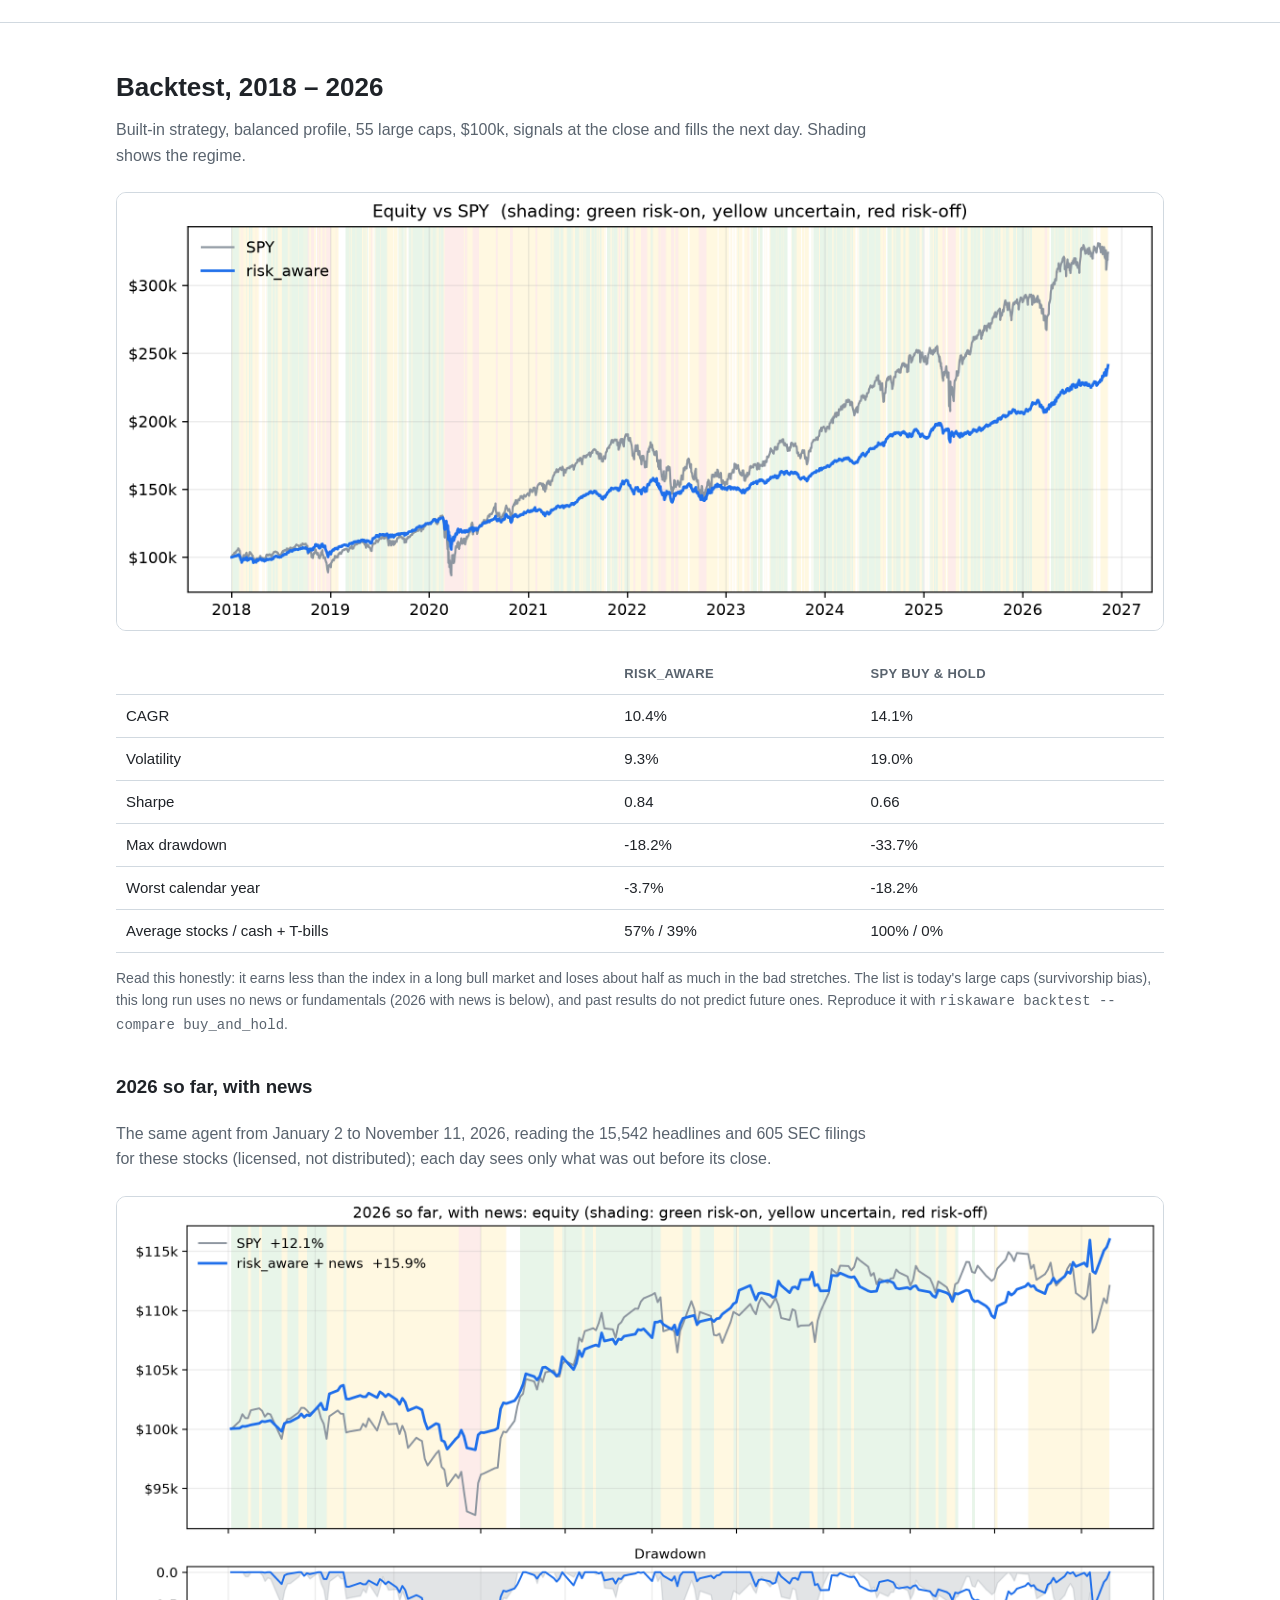
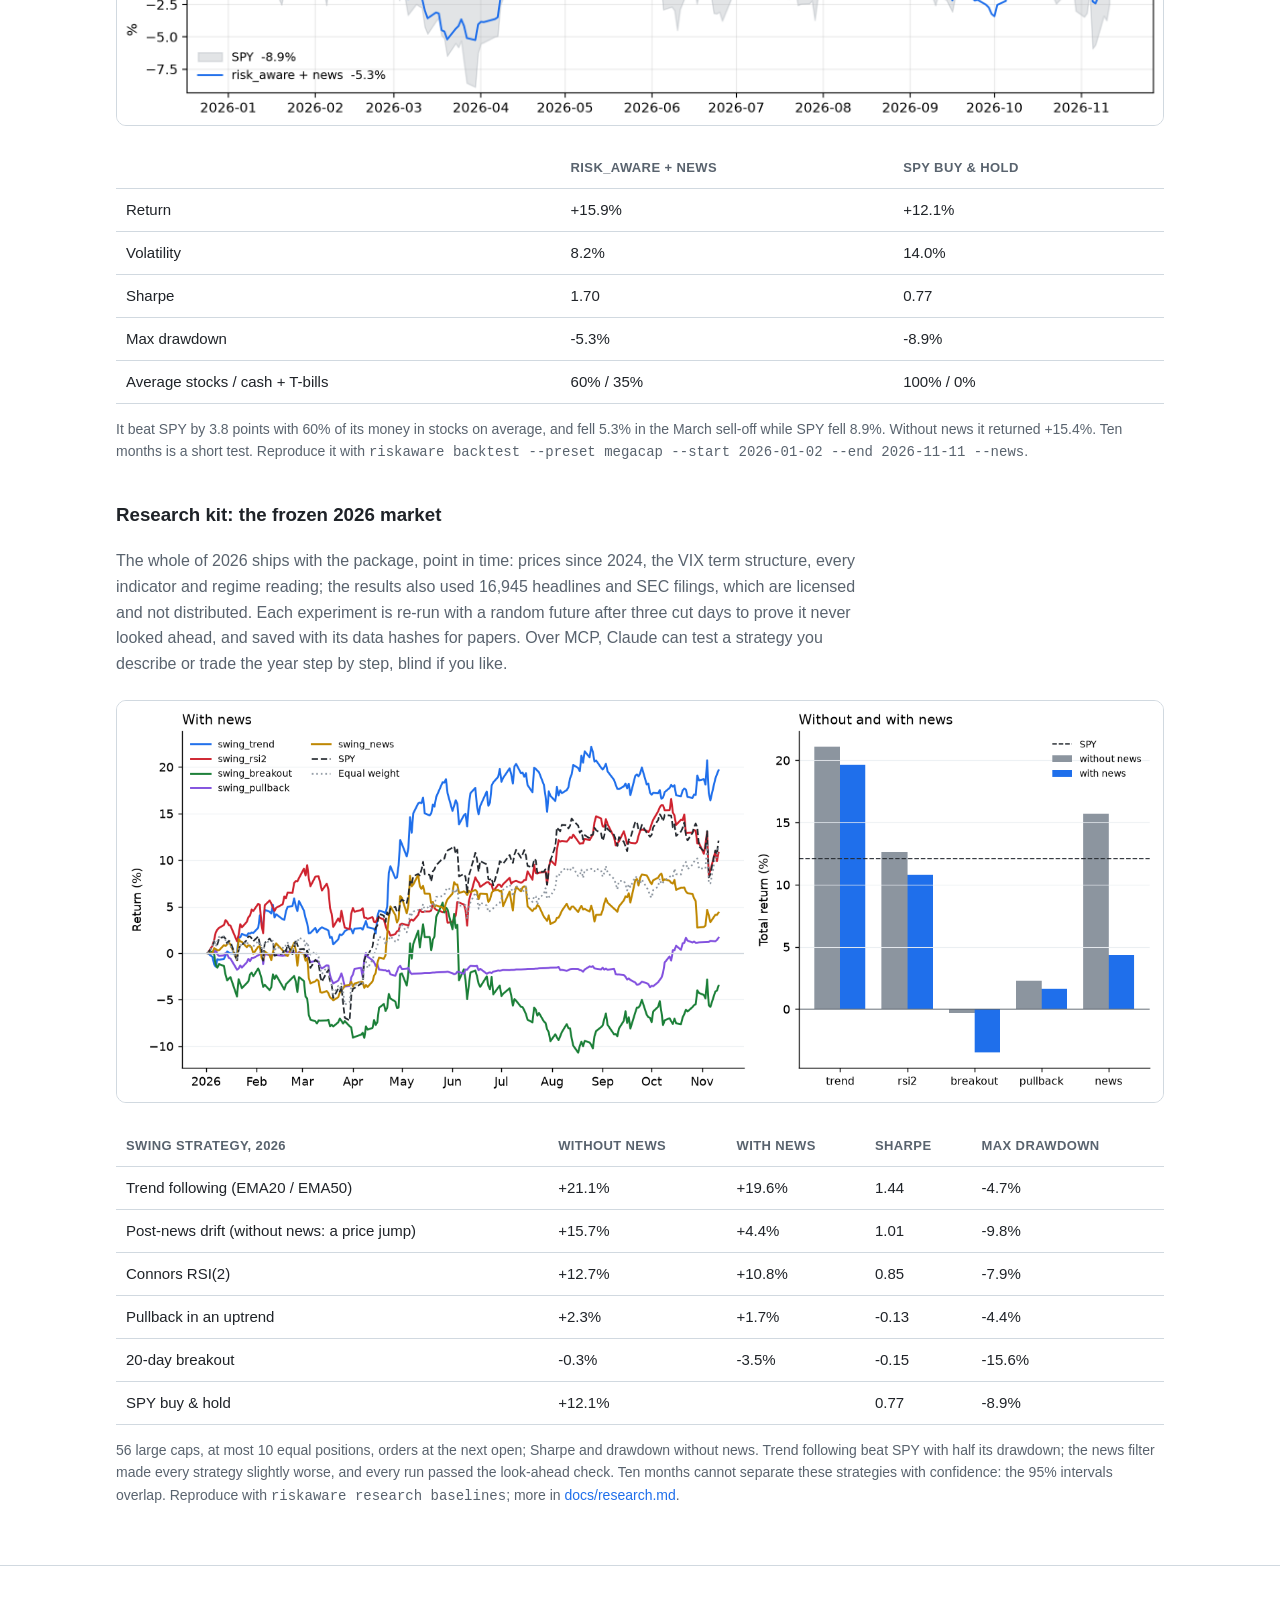
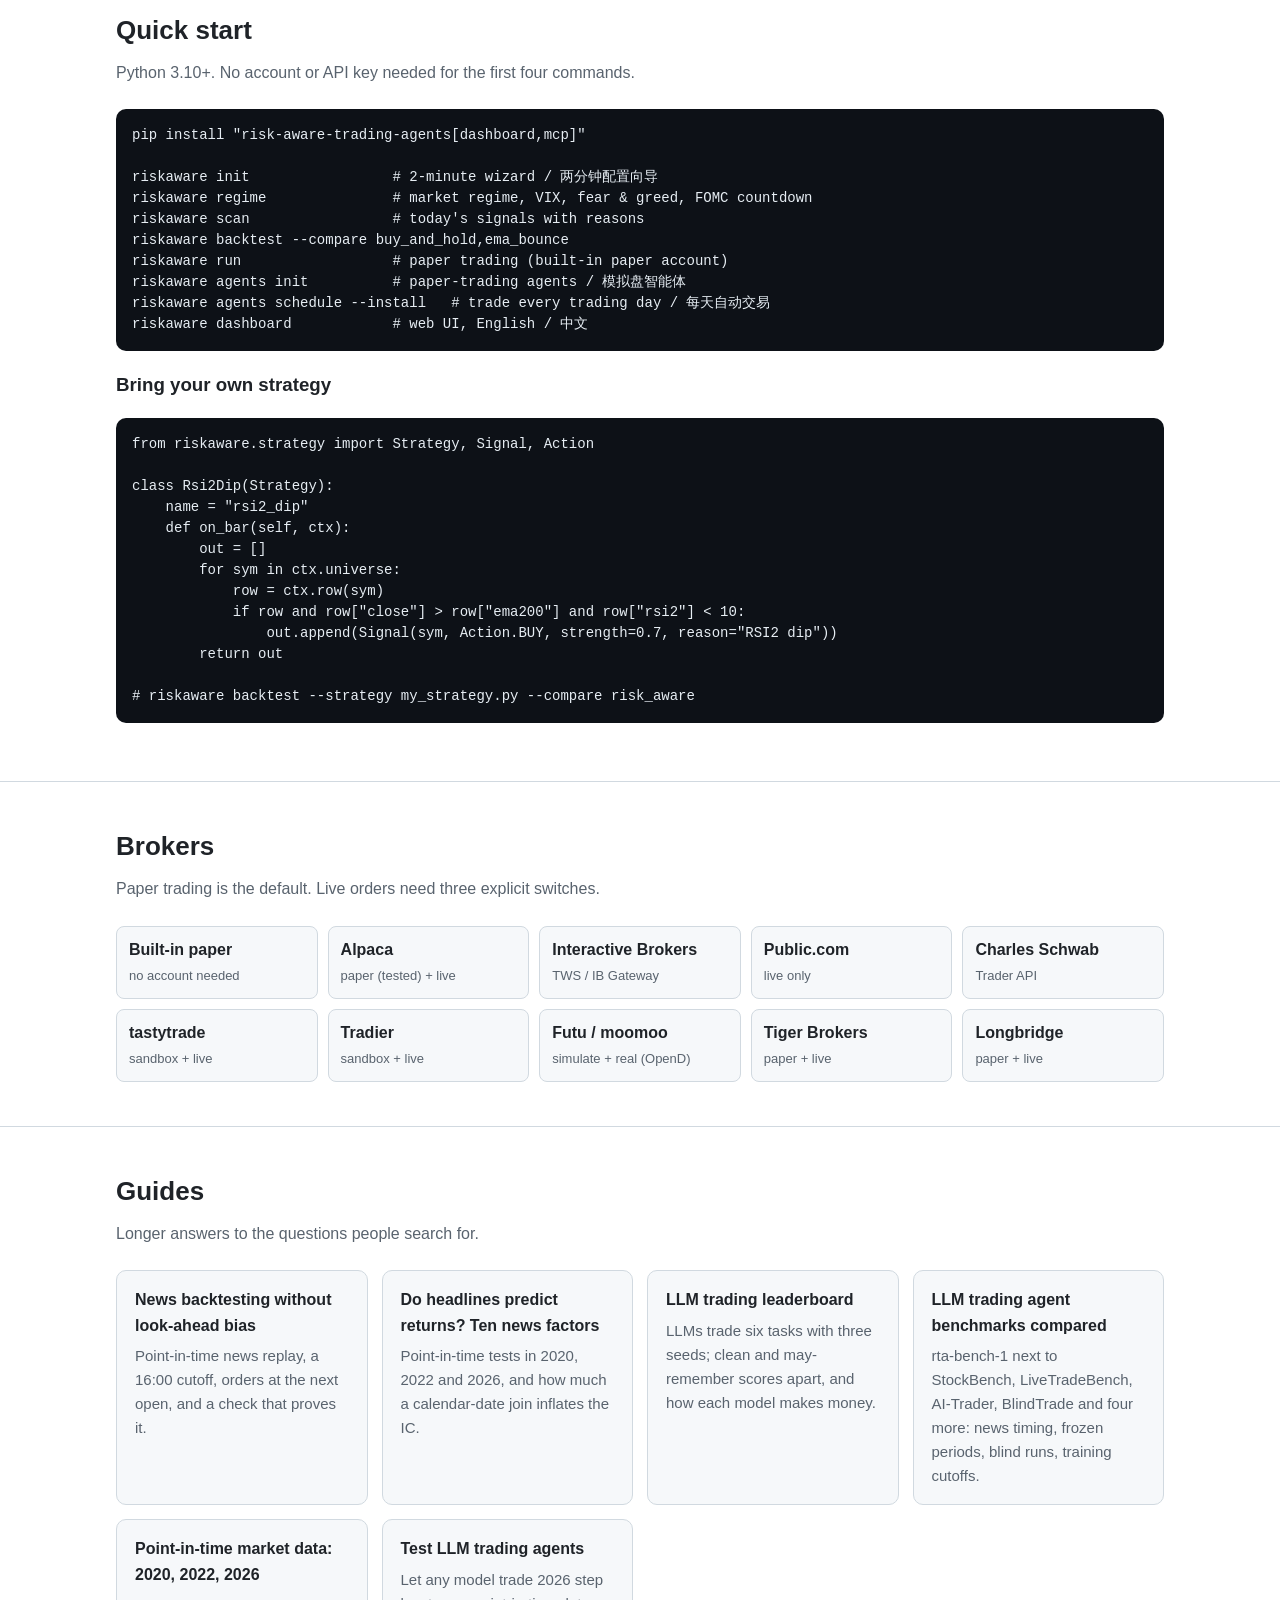
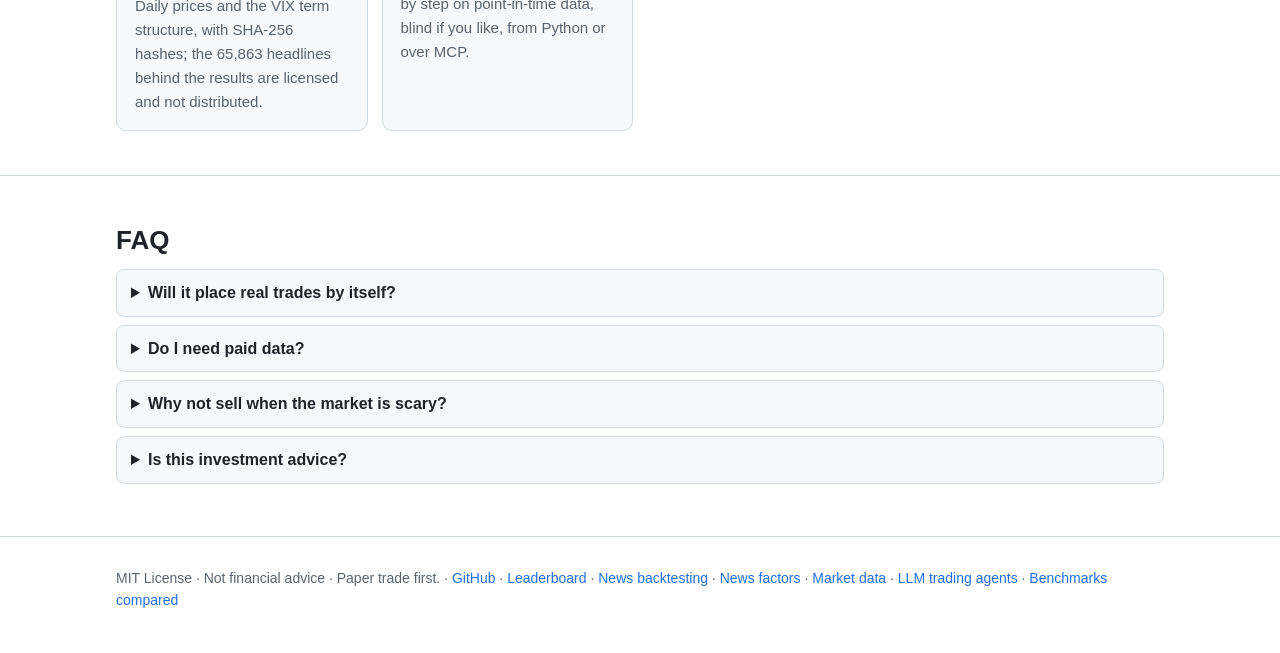
==== commit 509be4ca: "Use the dashboard on your phone, at home or away, with an access code (0.9.0) The dashboard runs on " ====
--- a/site/index.html
+++ b/site/index.html
@@ -184,7 +184,7 @@
 
 <section id="tour"><div class="wrap">
   <h2><span lang="en">A tour of the dashboard</span><span lang="zh">看板一览</span></h2>
-  <p class="sub"><span lang="en">Run <code>riskaware dashboard</code> and open it in your browser. Everything runs on your computer.</span><span lang="zh">运行 <code>riskaware dashboard</code>，在浏览器里打开。所有东西都在你自己的电脑上运行。</span></p>
+  <p class="sub"><span lang="en">Run <code>riskaware dashboard</code> and open it in your browser. Everything runs on your computer, and <code>riskaware phone on</code> lets your phone open it too, at home or away, through Tailscale and an access code.</span><span lang="zh">运行 <code>riskaware dashboard</code>，在浏览器里打开。所有东西都在你自己的电脑上运行；<code>riskaware phone on</code> 之后，手机也能通过 Tailscale 和访问码打开它，在家在外都行。</span></p>
   <div class="shots">
     <figure><a href="assets/dashboard_en.jpg" lang="en"><img src="assets/dashboard_en.jpg" alt="Market" loading="lazy"></a><a href="assets/dashboard_zh.jpg" lang="zh"><img src="assets/dashboard_zh.jpg" alt="市场" loading="lazy"></a><figcaption><b><span lang="en">Market</span><span lang="zh">市场</span></b> · <span lang="en">the regime, fear and greed, VIX, breadth and the macro calendar</span><span lang="zh">市场状态、恐慌贪婪、VIX、板块广度和宏观日历</span></figcaption></figure>
     <figure><a href="assets/agents_en.jpg" lang="en"><img src="assets/agents_en.jpg" alt="Agents" loading="lazy"></a><a href="assets/agents_zh.jpg" lang="zh"><img src="assets/agents_zh.jpg" alt="智能体" loading="lazy"></a><figcaption><b><span lang="en">Agents</span><span lang="zh">智能体</span></b> · <span lang="en">paper-trading agents ranked against SPY</span><span lang="zh">模拟盘智能体排行榜，和 SPY 对比</span></figcaption></figure>
